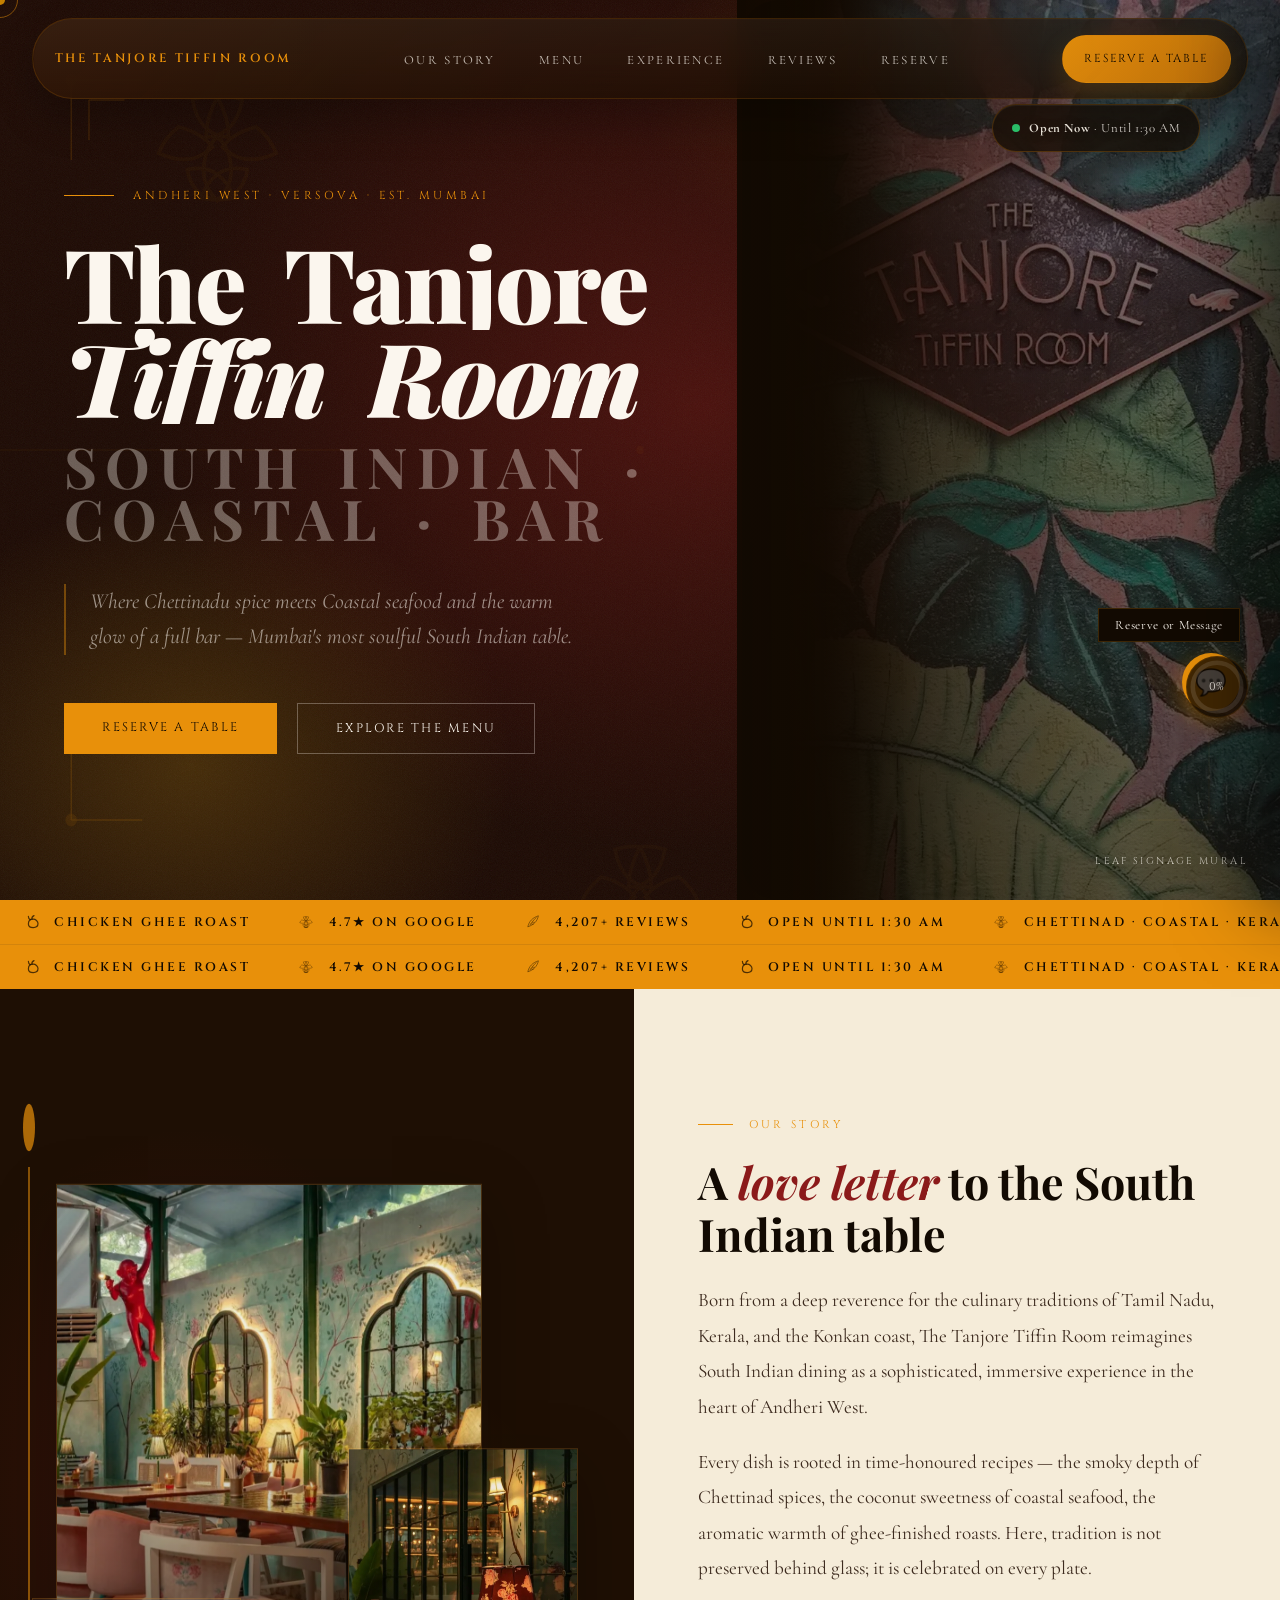
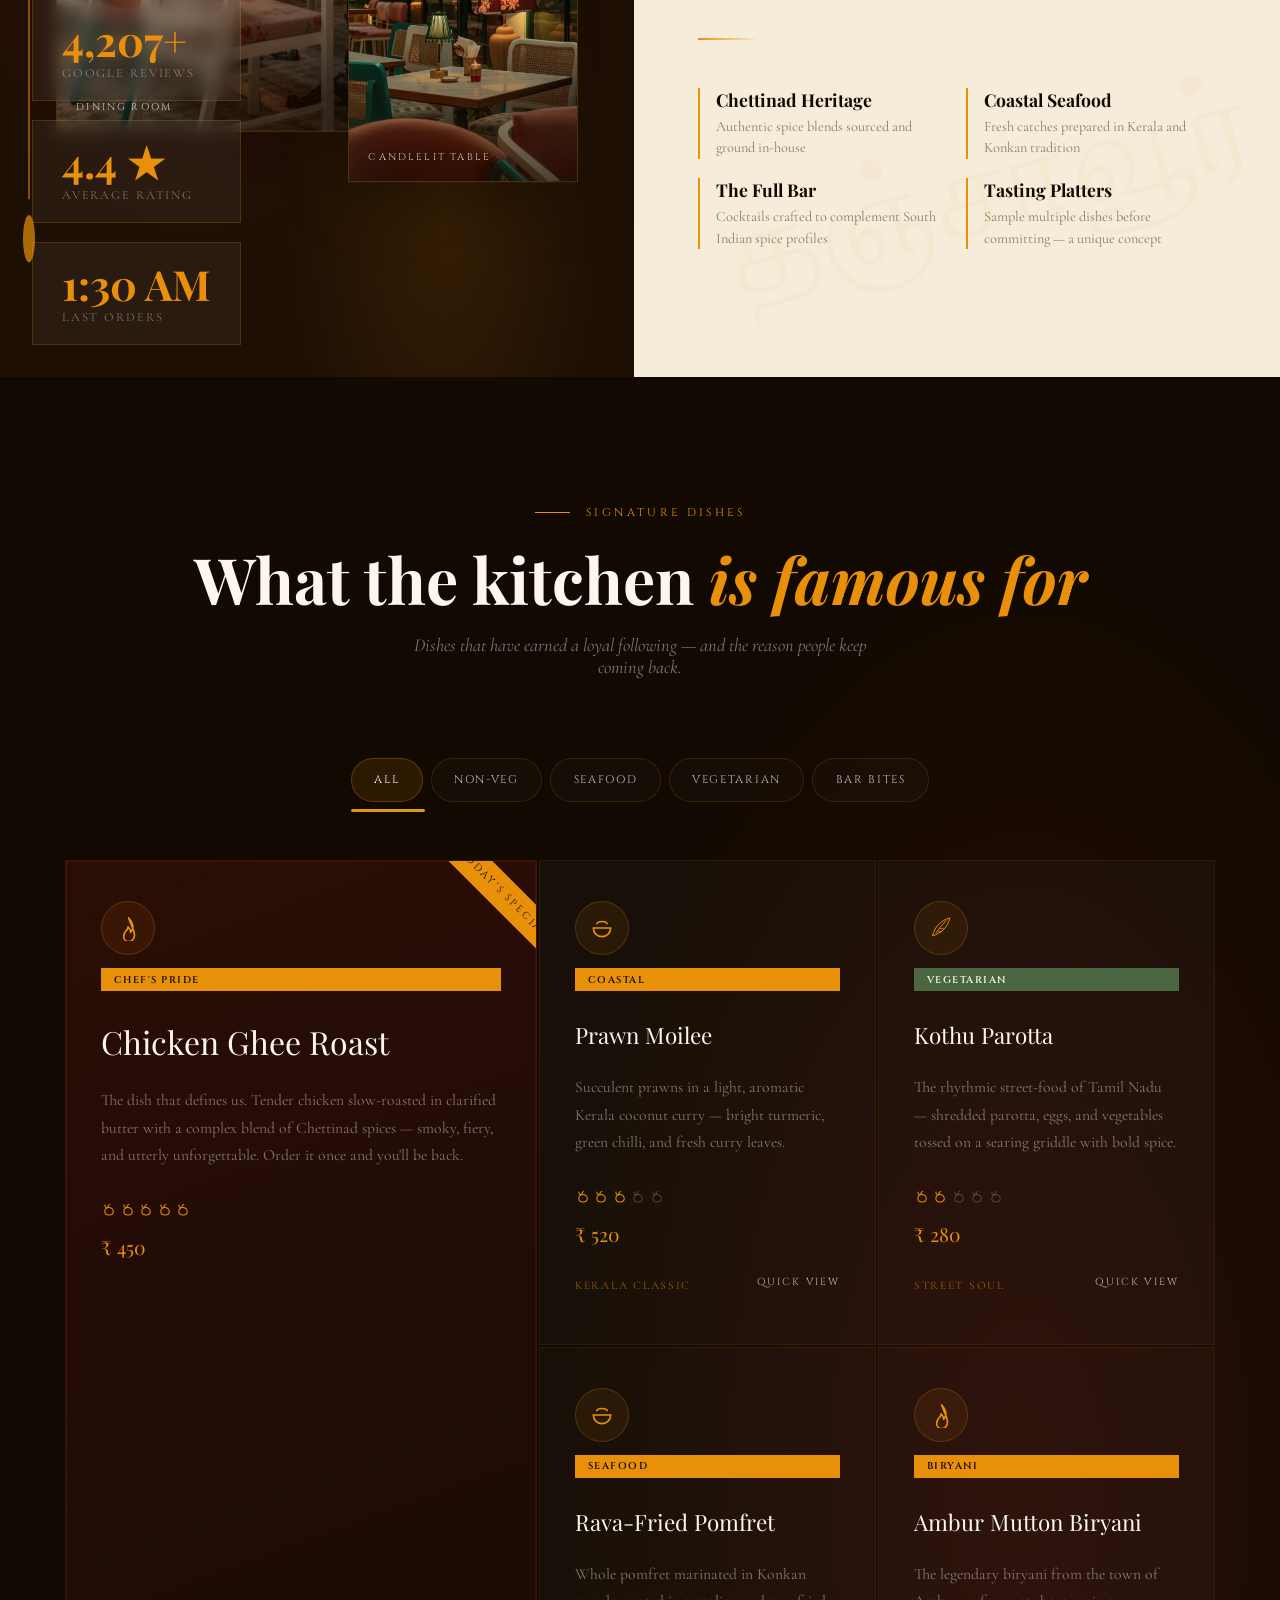
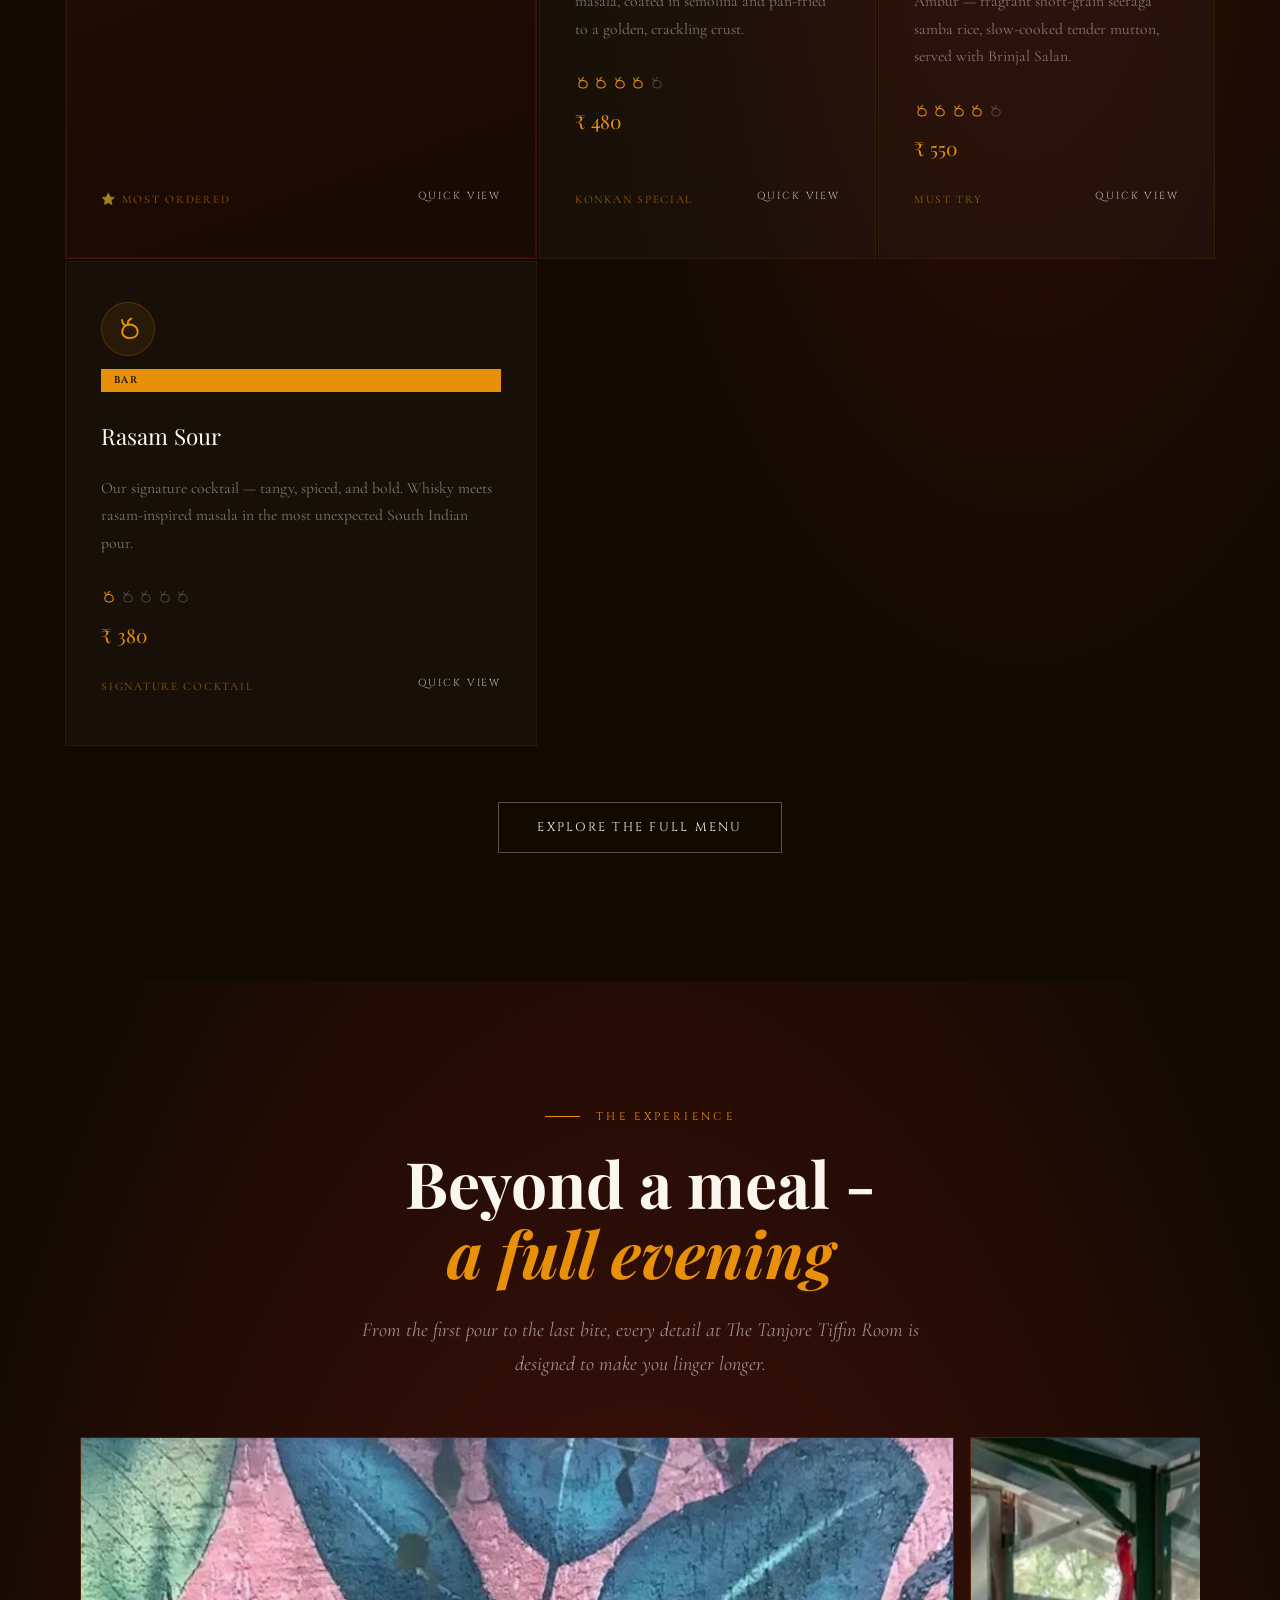
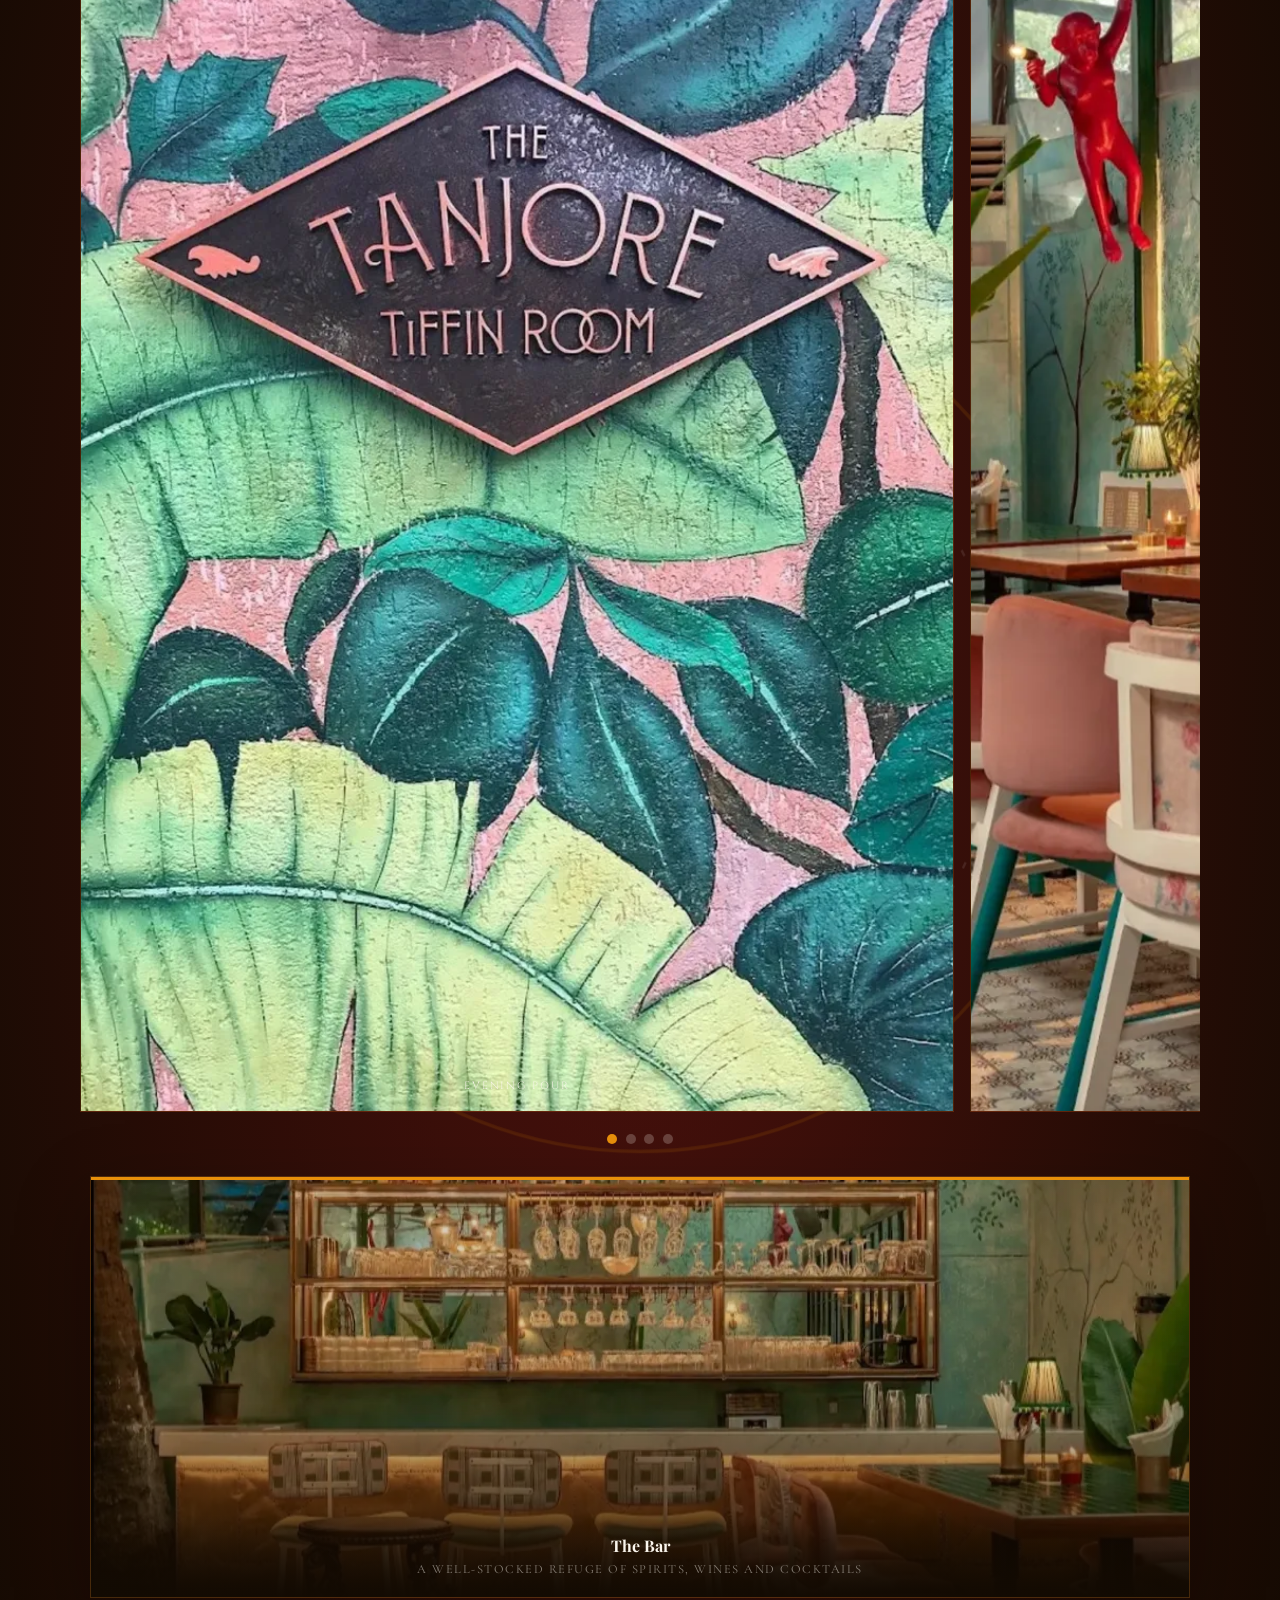
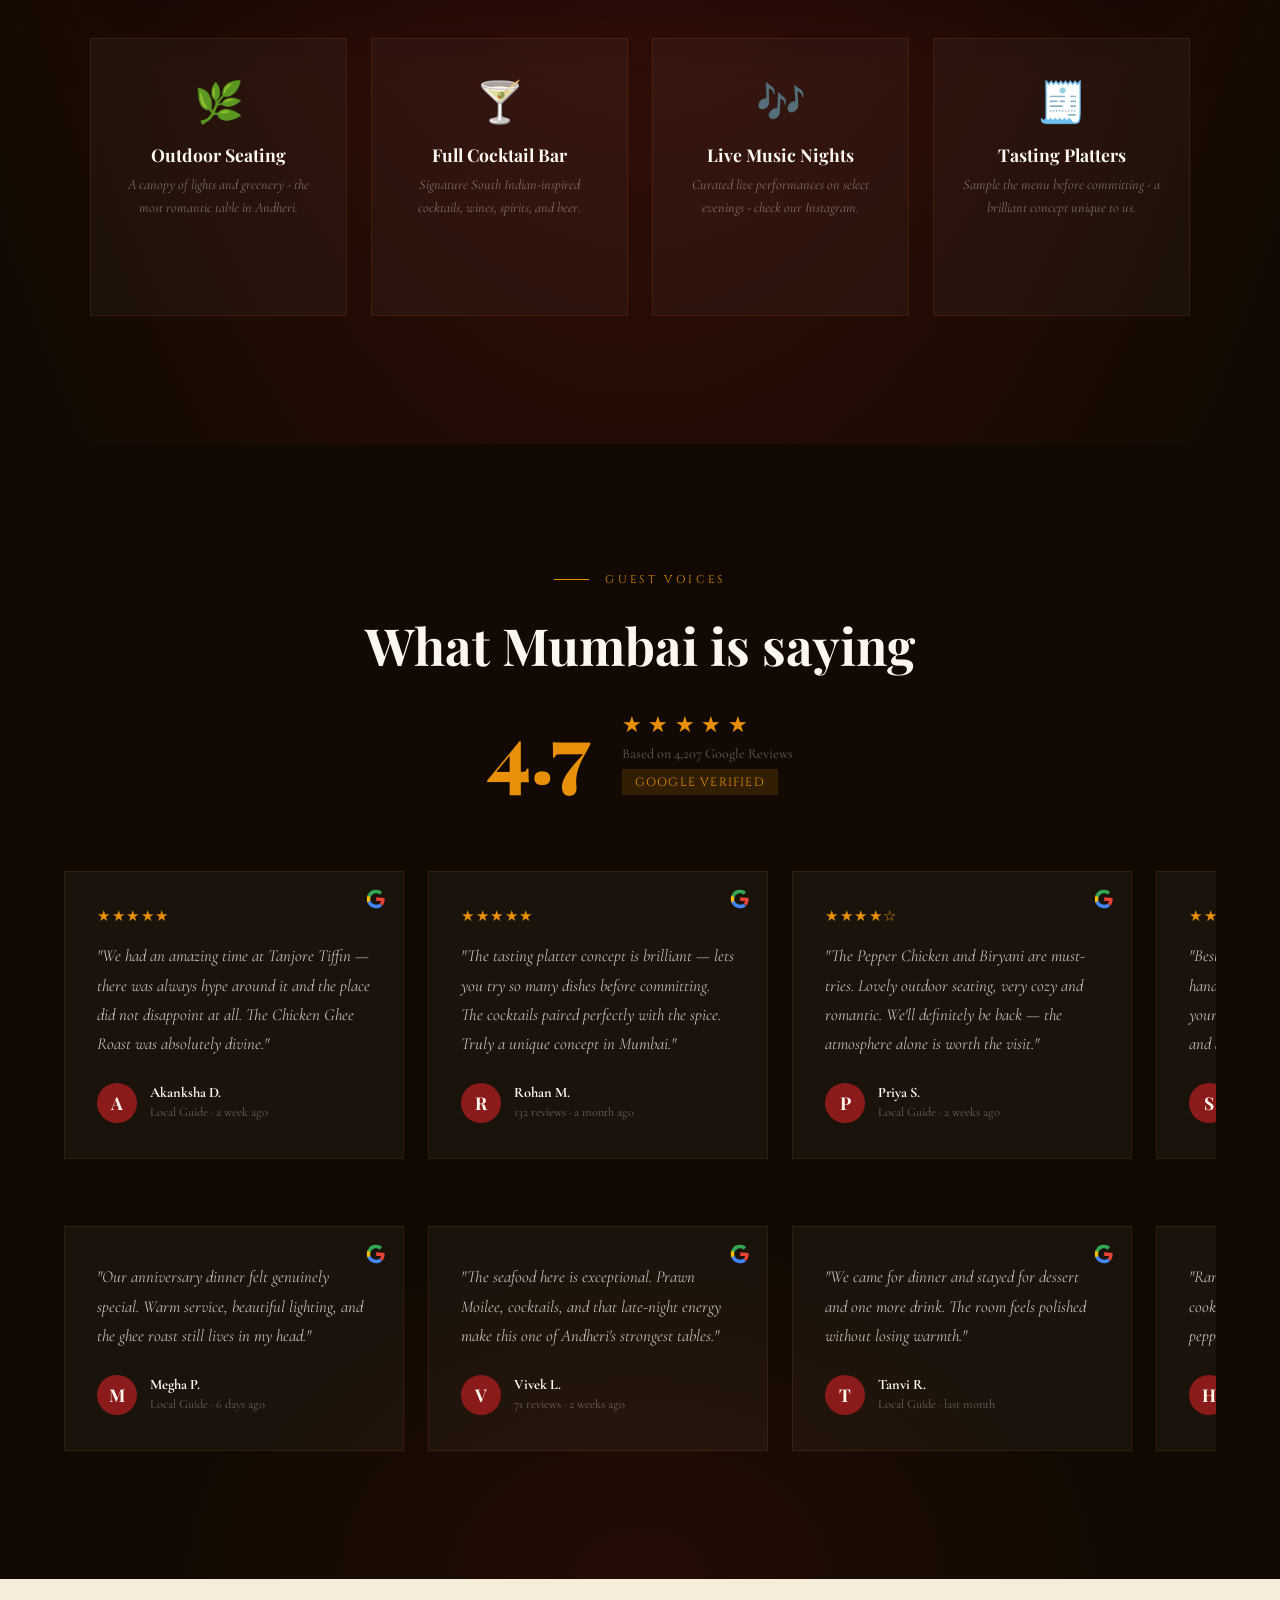
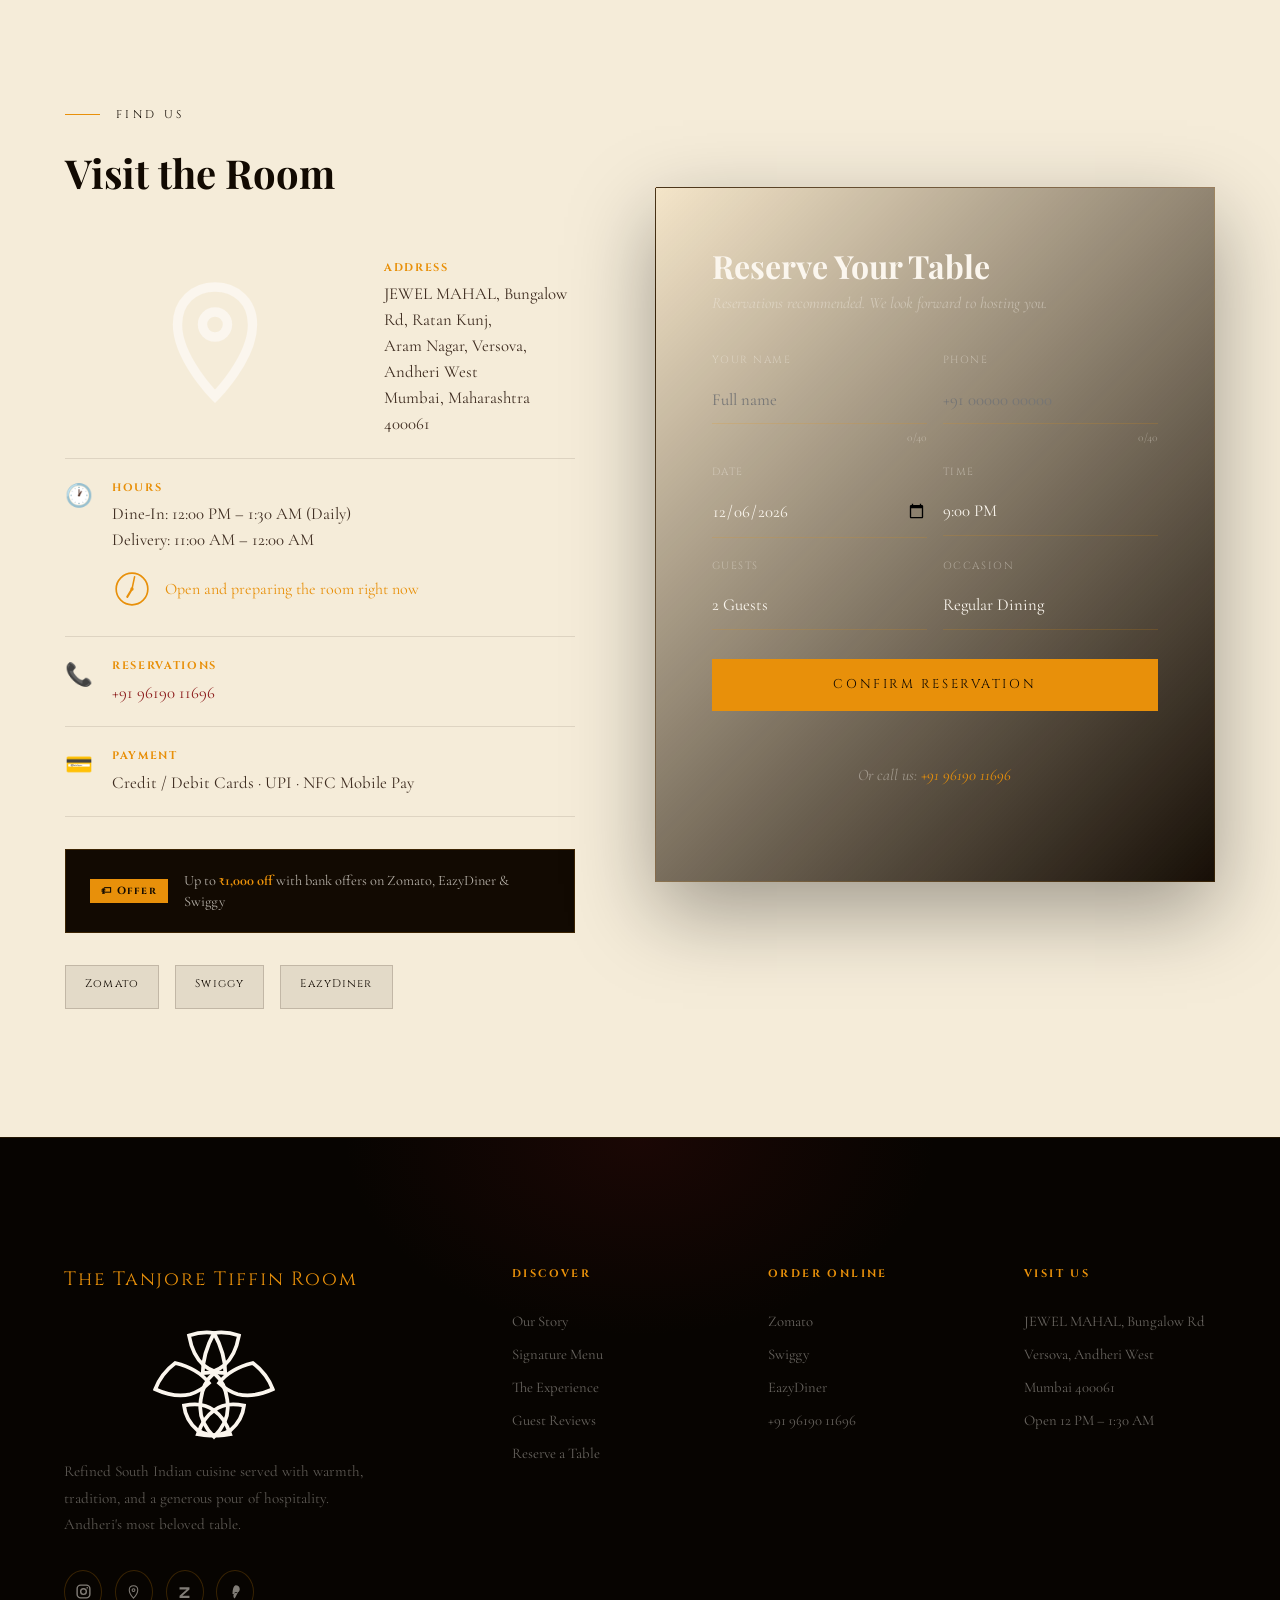
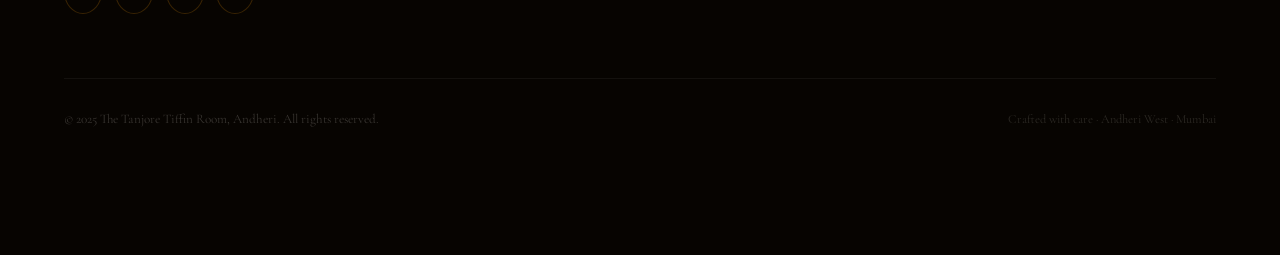
==== index.html @ c4cdc269 "deployed" ====
<!DOCTYPE html>
<html lang="en">
<head>
<meta charset="UTF-8">
<meta name="viewport" content="width=device-width, initial-scale=1.0">
<title>The Tanjore Tiffin Room — Andheri, Mumbai</title>
<link href="https://fonts.googleapis.com/css2?family=Playfair+Display:ital,wght@0,400;0,700;0,900;1,400;1,700&family=Cormorant+Garamond:ital,wght@0,300;0,400;0,600;1,300;1,400;1,600&family=Cinzel:wght@400;600;700&display=swap" rel="stylesheet">
<style>
:root {
  --saffron: #E8900A;
  --deep-red: #8B1A1A;
  --turmeric: #D4A017;
  --gold: #C9960C;
  --cream: #FBF6EE;
  --cream2: #F5ECD9;
  --dark: #120A02;
  --dark2: #1E0F04;
  --bark: #3D2B1F;
  --leaf: #4A6741;
  --muted: #8C7B6B;
  --amber: #FF8C00;
}

*, *::before, *::after { margin:0; padding:0; box-sizing:border-box; }
html { scroll-behavior: smooth; }
body {
  background: var(--dark);
  color: var(--cream);
  font-family: 'Cormorant Garamond', serif;
  overflow-x: hidden;
  cursor: none;
}

/* ── CUSTOM CURSOR ── */
.cursor {
  position: fixed; width: 10px; height: 10px;
  background: var(--saffron); border-radius: 50%;
  pointer-events: none; z-index: 9999;
  transform: translate(-50%,-50%);
  transition: transform 0.1s ease;
  mix-blend-mode: difference;
}
.cursor-ring {
  position: fixed; width: 36px; height: 36px;
  border: 1px solid rgba(232,144,10,0.5);
  border-radius: 50%; pointer-events: none; z-index: 9998;
  transform: translate(-50%,-50%);
  transition: transform 0.15s ease, width 0.3s, height 0.3s, border-color 0.3s;
}
.cursor-ring.hover {
  width: 56px; height: 56px;
  border-color: var(--saffron);
}

/* ── LOADING SCREEN ── */
.loader {
  position: fixed; inset: 0; z-index: 9000;
  background: var(--dark);
  display: flex; align-items: center; justify-content: center;
  flex-direction: column; gap: 2rem;
  transition: opacity 0.8s ease, visibility 0.8s ease;
}
.loader.hidden { opacity: 0; visibility: hidden; }
.loader-text {
  font-family: 'Playfair Display', serif;
  font-size: 1.8rem; color: var(--cream);
  letter-spacing: 0.2em; font-style: italic;
  animation: pulse 1.5s ease infinite;
}
.loader-line {
  width: 0; height: 1px; background: var(--saffron);
  animation: loadLine 2s ease forwards;
}
@keyframes loadLine { to { width: 200px; } }
@keyframes pulse { 0%,100%{opacity:0.4} 50%{opacity:1} }

/* ── NAV ── */
nav {
  position: fixed; top: 0; width: 100%; z-index: 100;
  display: flex; align-items: center; justify-content: space-between;
  padding: 1.25rem 4rem;
  transition: background 0.5s, padding 0.4s, backdrop-filter 0.5s;
}
nav.scrolled {
  background: rgba(18,10,2,0.97);
  backdrop-filter: blur(12px);
  padding: 0.9rem 4rem;
  border-bottom: 1px solid rgba(232,144,10,0.2);
}
.nav-logo {
  font-family: 'Cinzel', serif;
  font-size: 1.05rem; font-weight: 600;
  color: var(--saffron); letter-spacing: 0.18em;
  text-transform: uppercase;
}
.nav-links { display: flex; gap: 2.5rem; list-style: none; }
.nav-links a {
  color: rgba(251,246,238,0.65);
  text-decoration: none; font-size: 0.8rem;
  letter-spacing: 0.18em; text-transform: uppercase;
  position: relative; padding-bottom: 3px;
  transition: color 0.3s;
}
.nav-links a::after {
  content: ''; position: absolute;
  bottom: 0; left: 0; width: 0; height: 1px;
  background: var(--saffron); transition: width 0.35s ease;
}
.nav-links a:hover { color: var(--cream); }
.nav-links a:hover::after { width: 100%; }
.nav-cta {
  background: transparent;
  border: 1px solid var(--saffron);
  color: var(--saffron);
  padding: 0.55rem 1.6rem;
  font-family: 'Cinzel', serif;
  font-size: 0.72rem; letter-spacing: 0.15em;
  text-transform: uppercase; cursor: pointer;
  transition: all 0.35s;
  position: relative; overflow: hidden;
}
.nav-cta::before {
  content: ''; position: absolute;
  inset: 0; background: var(--saffron);
  transform: scaleX(0); transform-origin: left;
  transition: transform 0.35s ease; z-index: -1;
}
.nav-cta:hover { color: var(--dark); }
.nav-cta:hover::before { transform: scaleX(1); }

/* ── HERO ── */
.hero {
  min-height: 100vh; position: relative;
  display: flex; align-items: flex-end;
  overflow: hidden;
}
.hero-video-bg {
  position: absolute; inset: 0;
  background: 
    radial-gradient(ellipse 80% 90% at 55% 45%, rgba(139,26,26,0.4) 0%, transparent 55%),
    radial-gradient(ellipse 50% 60% at 15% 85%, rgba(212,160,23,0.22) 0%, transparent 50%),
    radial-gradient(ellipse 60% 50% at 80% 10%, rgba(232,144,10,0.15) 0%, transparent 50%);
}
/* Animated grain overlay */
.hero-grain {
  position: absolute; inset: 0; z-index: 1; opacity: 0.06;
  background-image: url("data:image/svg+xml,%3Csvg viewBox='0 0 256 256' xmlns='http://www.w3.org/2000/svg'%3E%3Cfilter id='noise'%3E%3CfeTurbulence type='fractalNoise' baseFrequency='0.9' numOctaves='4' stitchTiles='stitch'/%3E%3C/filter%3E%3Crect width='100%25' height='100%25' filter='url(%23noise)'/%3E%3C/svg%3E");
  background-size: 200px 200px;
  animation: grainMove 0.5s steps(2) infinite;
}
@keyframes grainMove {
  0%{background-position:0 0}
  25%{background-position:-20px 10px}
  50%{background-position:15px -15px}
  75%{background-position:-10px 20px}
}
/* Animated spice particle */
.spice-particle {
  position: absolute; border-radius: 50%;
  background: var(--saffron); opacity: 0;
  animation: float-up var(--dur, 8s) var(--delay, 0s) ease-in infinite;
  pointer-events: none;
}
@keyframes float-up {
  0% { opacity: 0; transform: translateY(0) scale(0); }
  10% { opacity: 0.6; transform: translateY(-10px) scale(1); }
  90% { opacity: 0; transform: translateY(-180px) scale(0.5); }
  100% { opacity: 0; transform: translateY(-200px) scale(0); }
}

/* Ornate SVG border frame */
.hero-frame {
  position: absolute; inset: 0; z-index: 1;
  pointer-events: none;
}
.hero-frame svg { width: 100%; height: 100%; }

.hero-shell {
  position: relative;
  z-index: 3;
  width: 100%;
  padding: 7rem 5rem 6rem;
  min-height: 100vh;
  display: flex;
  align-items: center;
}

.hero-content {
  position: relative;
  z-index: 3;
  padding: 0;
  max-width: min(52vw, 760px);
}
.hero-media {
  position: absolute;
  top: 0;
  right: 0;
  bottom: 0;
  width: min(42vw, 640px);
  z-index: 1;
  pointer-events: none;
}
.hero-photo-card {
  position: relative;
  overflow: hidden;
  height: 100%;
  background: none;
  border: none;
  box-shadow: none;
  backdrop-filter: none;
}
.hero-photo-card::before {
  content: none;
}
.hero-photo-card::after {
  content: '';
  position: absolute;
  inset: 0;
  background:
    linear-gradient(to right, rgba(18,10,2,0.98) 0%, rgba(18,10,2,0.82) 18%, rgba(18,10,2,0.18) 54%, rgba(18,10,2,0.3) 100%),
    linear-gradient(to top, rgba(18,10,2,0.75) 0%, rgba(18,10,2,0.06) 38%);
  pointer-events: none;
}
.hero-photo-card img {
  width: 100%;
  height: 100%;
  object-fit: cover;
  object-position: center;
  opacity: 0.58;
  display: block;
  mask-image: linear-gradient(to right, transparent 0%, rgba(0,0,0,0.7) 22%, black 62%);
  -webkit-mask-image: linear-gradient(to right, transparent 0%, rgba(0,0,0,0.7) 22%, black 62%);
}
.hero-photo-card figcaption {
  position: absolute;
  right: 2rem;
  bottom: 2rem;
  max-width: 240px;
  font-family: 'Cinzel', serif;
  font-size: 0.62rem;
  letter-spacing: 0.24em;
  text-transform: uppercase;
  text-align: right;
  color: rgba(251,246,238,0.72);
  z-index: 1;
}
.hero-eyebrow {
  display: flex; align-items: center; gap: 1.2rem;
  margin-bottom: 2rem;
  animation: slideIn 1s 0.3s both;
}
.hero-eyebrow-line { width: 50px; height: 1px; background: var(--saffron); }
.hero-eyebrow span {
  font-family: 'Cinzel', serif;
  font-size: 0.72rem; letter-spacing: 0.3em;
  text-transform: uppercase; color: var(--saffron);
}
@keyframes slideIn {
  from { opacity:0; transform: translateX(-30px); }
  to { opacity:1; transform: translateX(0); }
}
.hero h1 {
  font-family: 'Playfair Display', serif;
  font-size: clamp(3.8rem, 8vw, 8rem);
  line-height: 0.92; font-weight: 900;
  color: var(--cream);
  animation: heroTitle 1.2s 0.5s both;
  letter-spacing: -0.02em;
}
.hero h1 .line2 {
  display: block;
  color: var(--saffron); font-style: italic;
  font-weight: 400;
  margin-left: 3rem;
}
.hero h1 .line3 {
  display: block;
  font-size: 0.55em;
  letter-spacing: 0.15em; font-weight: 700;
  font-style: normal; color: rgba(251,246,238,0.35);
  margin-top: 0.3em;
  text-transform: uppercase;
}
@keyframes heroTitle {
  from { opacity:0; transform: translateY(50px); clip-path: inset(0 0 100% 0); }
  to { opacity:1; transform: translateY(0); clip-path: inset(0 0 0% 0); }
}
.hero-tagline {
  font-size: 1.35rem; font-style: italic;
  color: rgba(251,246,238,0.55); line-height: 1.65;
  margin: 2.5rem 0 3rem;
  max-width: 520px;
  animation: fadeUp 1s 0.9s both;
  border-left: 2px solid rgba(232,144,10,0.4);
  padding-left: 1.5rem;
}
.hero-ctas {
  display: flex; gap: 1.2rem; flex-wrap: wrap;
  animation: fadeUp 1s 1.1s both;
}
.btn-primary {
  background: var(--saffron);
  color: var(--dark); padding: 1rem 2.4rem;
  font-family: 'Cinzel', serif;
  font-size: 0.78rem; letter-spacing: 0.18em;
  text-transform: uppercase; border: none; cursor: pointer;
  transition: all 0.35s; text-decoration: none; display: inline-block;
  position: relative; overflow: hidden;
}
.btn-primary::after {
  content: ''; position: absolute; inset: 0;
  background: rgba(255,255,255,0.15);
  transform: scaleX(0); transform-origin: left;
  transition: transform 0.35s;
}
.btn-primary:hover::after { transform: scaleX(1); }
.btn-primary:hover { transform: translateY(-3px); box-shadow: 0 15px 40px rgba(232,144,10,0.3); }
.btn-outline {
  background: transparent; color: var(--cream);
  padding: 1rem 2.4rem; font-family: 'Cinzel', serif;
  font-size: 0.78rem; letter-spacing: 0.18em;
  text-transform: uppercase;
  border: 1px solid rgba(251,246,238,0.3);
  cursor: pointer; transition: all 0.35s;
  text-decoration: none; display: inline-block;
}
.btn-outline:hover {
  border-color: var(--saffron); color: var(--saffron);
  transform: translateY(-3px);
}
.hero-scroll {
  position: absolute; bottom: 3rem; right: 5rem; z-index: 3;
  display: flex; flex-direction: column; align-items: center; gap: 0.8rem;
  animation: fadeUp 1s 1.5s both;
}
.hero-scroll span {
  font-size: 0.7rem; letter-spacing: 0.2em; text-transform: uppercase;
  color: rgba(251,246,238,0.35); writing-mode: vertical-rl;
}
.scroll-line {
  width: 1px; height: 70px; background: linear-gradient(to bottom, rgba(232,144,10,0.7), transparent);
  animation: scrollPulse 2s ease infinite;
}
@keyframes scrollPulse {
  0%,100%{transform:scaleY(1);opacity:1}
  50%{transform:scaleY(0.5);opacity:0.4}
}
/* Live badge pulse */
.hero-live {
  position: absolute; top: 6.5rem; right: 5rem; z-index: 3;
  display: flex; align-items: center; gap: 0.6rem;
  background: rgba(18,10,2,0.6);
  border: 1px solid rgba(232,144,10,0.25);
  padding: 0.6rem 1rem;
  backdrop-filter: blur(8px);
  animation: fadeUp 1s 1.3s both;
}
.live-dot {
  width: 8px; height: 8px; border-radius: 50%;
  background: #2ECC71;
  box-shadow: 0 0 0 0 rgba(46,204,113,0.4);
  animation: livePulse 2s ease infinite;
}
@keyframes livePulse {
  0%{box-shadow:0 0 0 0 rgba(46,204,113,0.4)}
  70%{box-shadow:0 0 0 10px rgba(46,204,113,0)}
  100%{box-shadow:0 0 0 0 rgba(46,204,113,0)}
}
.live-text { font-size: 0.8rem; color: var(--cream); letter-spacing: 0.05em; }
.live-text strong { color: #2ECC71; }

/* ── MARQUEE STRIP ── */
.marquee-strip {
  background: var(--saffron);
  overflow: hidden; padding: 0.9rem 0;
  position: relative; z-index: 2;
}
.marquee-inner {
  display: flex; gap: 0;
  white-space: nowrap;
  animation: marqueeScroll 25s linear infinite;
}
.marquee-item {
  display: inline-flex; align-items: center; gap: 1.5rem;
  padding: 0 2rem;
  font-family: 'Cinzel', serif;
  font-size: 0.78rem; letter-spacing: 0.2em;
  text-transform: uppercase; color: var(--dark);
  font-weight: 600;
}
.marquee-dot { width: 5px; height: 5px; border-radius: 50%; background: var(--bark); }
@keyframes marqueeScroll {
  from { transform: translateX(0); }
  to { transform: translateX(-50%); }
}

/* ── ABOUT / STORY ── */
.story {
  display: grid; grid-template-columns: 1fr 1.1fr;
  min-height: 90vh;
}
.story-visual {
  position: relative; overflow: hidden;
  background: var(--dark2);
  padding: 5rem 3.5rem;
  display: flex;
  align-items: center;
  justify-content: center;
}
.story-visual-bg {
  position: absolute; inset: 0;
  background:
    radial-gradient(ellipse 70% 60% at 30% 50%, rgba(139,26,26,0.25) 0%, transparent 60%),
    radial-gradient(ellipse 50% 80% at 70% 80%, rgba(232,144,10,0.12) 0%, transparent 50%);
}
.story-gallery {
  position: relative;
  z-index: 1;
  width: min(100%, 590px);
  min-height: 620px;
}
.story-photo {
  position: relative;
  overflow: hidden;
  min-height: 250px;
  background: rgba(251,246,238,0.05);
  border: 1px solid rgba(232,144,10,0.16);
  box-shadow: 0 20px 60px rgba(0,0,0,0.25);
}
.story-photo-main {
  position: absolute;
  inset: 0 6rem 4.5rem 0;
  min-height: 0;
}
.story-photo-alt {
  position: absolute;
  right: 0;
  bottom: 0;
  width: min(44%, 240px);
  min-height: 320px;
  transform: none;
}
.story-photo img {
  width: 100%;
  height: 100%;
  object-fit: cover;
  display: block;
}
.story-photo::after {
  content: '';
  position: absolute;
  inset: 0;
  background: linear-gradient(to top, rgba(18,10,2,0.72), rgba(18,10,2,0.06) 55%);
}
.story-photo figcaption {
  position: absolute;
  left: 1.2rem;
  right: 1.2rem;
  bottom: 1.1rem;
  z-index: 1;
  font-family: 'Cinzel', serif;
  font-size: 0.62rem;
  letter-spacing: 0.22em;
  text-transform: uppercase;
  color: rgba(251,246,238,0.78);
}
/* Animated kolam / rangoli pattern */
.kolam-canvas {
  position: absolute; inset: 0;
  display: flex; align-items: center; justify-content: center;
}
.kolam-canvas svg { width: 500px; height: 500px; opacity: 0.12; }
.story-stat-cards {
  position: absolute; bottom: 2rem; left: 2rem;
  display: flex; flex-direction: column; gap: 1.2rem;
  z-index: 2;
}
.story-stat {
  background: rgba(251,246,238,0.05);
  border: 1px solid rgba(232,144,10,0.2);
  padding: 1.2rem 1.8rem;
  backdrop-filter: blur(8px);
  min-width: 200px;
}
.story-stat strong {
  display: block; font-family: 'Playfair Display', serif;
  font-size: 2.6rem; color: var(--saffron); line-height: 1;
}
.story-stat span {
  font-size: 0.78rem; letter-spacing: 0.15em;
  text-transform: uppercase; color: rgba(251,246,238,0.4);
  margin-top: 0.3rem; display: block;
}

.story-text {
  background: var(--cream2);
  padding: 7rem 5rem;
  display: flex; flex-direction: column; justify-content: center;
  color: var(--dark);
}
.section-eyebrow {
  font-family: 'Cinzel', serif;
  font-size: 0.7rem; letter-spacing: 0.3em;
  text-transform: uppercase; color: var(--saffron);
  margin-bottom: 1.5rem;
  display: flex; align-items: center; gap: 1rem;
}
.section-eyebrow::before {
  content: ''; width: 35px; height: 1px; background: var(--saffron);
}
.story-text h2 {
  font-family: 'Playfair Display', serif;
  font-size: clamp(2.2rem, 3.5vw, 3.2rem);
  line-height: 1.15; color: var(--dark);
  margin-bottom: 1.5rem;
}
.story-text h2 em { color: var(--deep-red); font-style: italic; }
.story-text p {
  font-size: 1.2rem; line-height: 1.85;
  color: var(--bark); margin-bottom: 1.2rem;
}
.story-divider {
  width: 60px; height: 2px;
  background: linear-gradient(to right, var(--saffron), transparent);
  margin: 2rem 0;
}
.story-pillars {
  display: grid; grid-template-columns: 1fr 1fr; gap: 1.2rem;
  margin-top: 1rem;
}
.pillar {
  border-left: 2px solid var(--saffron);
  padding-left: 1rem;
}
.pillar strong {
  display: block; font-family: 'Playfair Display', serif;
  font-size: 1.1rem; color: var(--dark); margin-bottom: 0.3rem;
}
.pillar span { font-size: 0.9rem; color: var(--muted); line-height: 1.5; }

/* ── SIGNATURE DISHES ── */
.dishes {
  background: var(--dark);
  padding: 8rem 5rem;
  position: relative; overflow: hidden;
}
.dishes-bg {
  position: absolute; inset: 0;
  background: radial-gradient(ellipse 60% 70% at 80% 50%, rgba(139,26,26,0.2) 0%, transparent 60%);
}
.dishes-header {
  text-align: center; margin-bottom: 5rem; position: relative; z-index: 1;
}
.dishes-header h2 {
  font-family: 'Playfair Display', serif;
  font-size: clamp(2.8rem, 5vw, 4.5rem);
  color: var(--cream); line-height: 1.1;
}
.dishes-header h2 em { color: var(--saffron); font-style: italic; }
.dishes-header p {
  color: rgba(251,246,238,0.45);
  font-size: 1.15rem; max-width: 480px; margin: 1.2rem auto 0;
  font-style: italic;
}
/* Tab filter */
.dish-tabs {
  display: flex; justify-content: center; gap: 0.5rem;
  margin-bottom: 3rem; flex-wrap: wrap;
}
.dish-tab {
  background: transparent;
  border: 1px solid rgba(232,144,10,0.2);
  color: rgba(251,246,238,0.5); padding: 0.5rem 1.4rem;
  font-family: 'Cinzel', serif;
  font-size: 0.7rem; letter-spacing: 0.15em;
  text-transform: uppercase; cursor: pointer; transition: all 0.3s;
}
.dish-tab.active, .dish-tab:hover {
  background: var(--saffron); color: var(--dark);
  border-color: var(--saffron);
}
.dishes-grid {
  display: grid;
  grid-template-columns: 1.4fr 1fr 1fr;
  grid-template-rows: auto auto;
  gap: 1.5px;
  max-width: 1150px; margin: 0 auto;
  position: relative; z-index: 1;
}
.dish-card {
  background: rgba(255,255,255,0.025);
  border: 1px solid rgba(232,144,10,0.08);
  padding: 2.5rem 2.2rem;
  transition: all 0.45s cubic-bezier(0.23,1,0.32,1);
  cursor: pointer; position: relative; overflow: hidden;
}
.dish-card::before {
  content: ''; position: absolute; inset: 0;
  background: linear-gradient(135deg, rgba(139,26,26,0.08), rgba(232,144,10,0.05));
  opacity: 0; transition: opacity 0.45s;
}
.dish-card:hover::before { opacity: 1; }
.dish-card:hover {
  border-color: rgba(232,144,10,0.35);
  transform: translateY(-4px);
  box-shadow: 0 20px 60px rgba(0,0,0,0.4);
}
.dish-card.hero-dish {
  grid-row: span 2;
  background: linear-gradient(160deg, rgba(139,26,26,0.2), rgba(80,10,10,0.1));
  border-color: rgba(139,26,26,0.3);
}
.dish-card.hero-dish:hover { transform: translateY(-6px); }
.dish-emoji { font-size: 2.8rem; margin-bottom: 1.5rem; display: block; }
.dish-card.hero-dish .dish-emoji { font-size: 4rem; }
.dish-badge {
  display: inline-block;
  background: var(--saffron); color: var(--dark);
  font-family: 'Cinzel', serif;
  font-size: 0.62rem; font-weight: 600; letter-spacing: 0.15em;
  text-transform: uppercase; padding: 0.3rem 0.8rem;
  margin-bottom: 1rem;
}
.dish-badge.veg { background: var(--leaf); color: var(--cream); }
.dish-name {
  font-family: 'Playfair Display', serif;
  font-size: 1.4rem; color: var(--cream);
  margin-bottom: 0.7rem;
}
.dish-card.hero-dish .dish-name { font-size: 2rem; }
.dish-desc {
  font-size: 0.98rem; color: rgba(251,246,238,0.45);
  line-height: 1.75; margin-bottom: 1.2rem;
}
.dish-price {
  font-family: 'Playfair Display', serif;
  font-size: 1.2rem; color: var(--saffron);
}
.dish-tag {
  font-size: 0.72rem; letter-spacing: 0.15em;
  text-transform: uppercase; color: rgba(232,144,10,0.6);
  display: block; margin-top: 0.4rem;
}

/* ── EXPERIENCE PARALLAX ── */
.experience-parallax {
  position: relative; min-height: 80vh;
  overflow: hidden;
  display: flex; align-items: center;
}
.exp-bg {
  position: absolute; inset: -10%;
  background:
    radial-gradient(ellipse 80% 90% at 50% 50%, rgba(139,26,26,0.5) 0%, rgba(18,10,2,0.95) 65%);
}
/* Animated concentric rings */
.exp-rings {
  position: absolute; left: 50%; top: 50%; transform: translate(-50%,-50%);
  pointer-events: none;
}
.exp-ring {
  position: absolute; border-radius: 50%;
  border: 1px solid rgba(232,144,10,0.1);
  transform: translate(-50%,-50%);
  animation: ringExpand var(--dur) ease-in-out infinite;
}
@keyframes ringExpand {
  0%{opacity:0.6;transform:translate(-50%,-50%) scale(1)}
  100%{opacity:0;transform:translate(-50%,-50%) scale(2)}
}
.exp-content {
  position: relative; z-index: 2;
  text-align: center; padding: 6rem 5rem;
  width: 100%;
}
.exp-content h2 {
  font-family: 'Playfair Display', serif;
  font-size: clamp(2.5rem, 5vw, 5rem);
  line-height: 1.1; margin-bottom: 1.5rem;
}
.exp-content h2 em { color: var(--saffron); font-style: italic; }
.exp-content p {
  font-size: 1.25rem; color: rgba(251,246,238,0.55);
  max-width: 600px; margin: 0 auto 3.5rem;
  font-style: italic; line-height: 1.7;
}
.exp-photo-band {
  position: relative;
  width: min(100%, 1100px);
  margin: 0 auto 2.5rem;
  overflow: hidden;
  border: 1px solid rgba(232,144,10,0.18);
  box-shadow: 0 24px 70px rgba(0,0,0,0.28);
  background: rgba(251,246,238,0.03);
}
.exp-photo-band::before {
  content: '';
  position: absolute;
  top: 0;
  left: 0;
  right: 0;
  height: 3px;
  background: var(--saffron);
  z-index: 1;
}
.exp-photo-band::after {
  content: '';
  position: absolute;
  inset: 0;
  background: linear-gradient(to top, rgba(18,10,2,0.92) 0%, rgba(18,10,2,0.1) 46%, rgba(18,10,2,0.18) 100%);
  pointer-events: none;
}
.exp-photo-band figcaption {
  position: absolute;
  left: 0;
  right: 0;
  bottom: 0;
  z-index: 1;
  padding: 1.25rem 1.5rem;
  background: linear-gradient(transparent, rgba(18,10,2,0.92));
}
.exp-photo-band figcaption strong {
  display: block;
  font-family: 'Playfair Display', serif;
  font-size: 1rem;
  color: var(--cream);
  margin-bottom: 0.3rem;
}
.exp-photo-band figcaption span {
  display: block;
  font-size: 0.78rem;
  letter-spacing: 0.12em;
  text-transform: uppercase;
  color: rgba(251,246,238,0.48);
}
.exp-photo-band img {
  width: 100%;
  height: clamp(260px, 34vw, 420px);
  object-fit: cover;
  object-position: center 40%;
  display: block;
}
.exp-features {
  display: grid;
  grid-template-columns: repeat(4, minmax(0, 1fr));
  gap: 1.5rem;
  max-width: 1100px;
  margin: 0 auto;
  align-items: stretch;
}
.exp-feat {
  padding: 2.5rem 1.5rem;
  text-align: center;
  background: rgba(251,246,238,0.03);
  border: 1px solid rgba(232,144,10,0.1);
  transition: all 0.4s;
}
.exp-feat:hover {
  background: rgba(232,144,10,0.07);
  border-color: rgba(232,144,10,0.3);
  transform: translateY(-5px);
}
.exp-feat-icon { font-size: 2.5rem; margin-bottom: 1rem; display: block; }
.exp-feat h4 {
  font-family: 'Playfair Display', serif;
  font-size: 1.1rem; color: var(--cream);
  margin-bottom: 0.5rem;
}
.exp-feat p { font-size: 0.88rem; color: rgba(251,246,238,0.4); line-height: 1.6; }

/* ── AMBIANCE MOSAIC ── */
.ambiance {
  background: var(--dark2);
  padding: 8rem 5rem;
}
.ambiance-header {
  text-align: center; margin-bottom: 4rem;
}
.ambiance-header h2 {
  font-family: 'Playfair Display', serif;
  font-size: clamp(2.5rem,4vw,3.8rem);
  color: var(--cream);
}
.ambiance-header h2 em { color: var(--saffron); font-style: italic; }
.mosaic {
  display: grid;
  grid-template-columns: 1.5fr 1fr 1fr;
  grid-template-rows: 260px 260px;
  gap: 3px; max-width: 1150px; margin: 0 auto;
}
.mosaic-item {
  position: relative; overflow: hidden;
  background: var(--bark);
}
.mosaic-item.span-row { grid-row: span 2; }
.mosaic-bg {
  position: absolute; inset: 0;
  transition: transform 0.6s ease;
  background-size: cover !important;
  background-position: center !important;
  background-repeat: no-repeat !important;
}
.mosaic-item:hover .mosaic-bg { transform: scale(1.08); }
.mosaic-overlay {
  position: absolute; inset: 0;
  background: linear-gradient(to top, rgba(18,10,2,0.92) 0%, rgba(18,10,2,0.3) 50%, rgba(18,10,2,0.1) 100%);
}
.mosaic-label {
  position: absolute; bottom: 1.5rem; left: 1.5rem; right: 1.5rem; z-index: 1;
}
.mosaic-label h4 {
  font-family: 'Playfair Display', serif;
  font-size: 1.2rem; color: var(--cream);
  margin-bottom: 0.3rem;
}
.mosaic-label p { font-size: 0.85rem; color: rgba(251,246,238,0.55); }

/* Mosaic item specific backgrounds */
.mosaic-item:nth-child(1) .mosaic-bg {
  background: linear-gradient(135deg, rgba(139,26,26,0.5), rgba(80,10,10,0.8)),
    radial-gradient(ellipse at 30% 70%, rgba(232,144,10,0.3), transparent 60%);
}
.mosaic-item:nth-child(2) .mosaic-bg {
  background: linear-gradient(160deg, rgba(61,43,31,0.9), rgba(26,14,5,0.8)),
    radial-gradient(ellipse at 70% 30%, rgba(212,160,23,0.25), transparent 50%);
}
.mosaic-item:nth-child(3) .mosaic-bg {
  background: linear-gradient(135deg, rgba(74,103,65,0.4), rgba(26,14,5,0.8));
}
.mosaic-item:nth-child(4) .mosaic-bg {
  background: linear-gradient(200deg, rgba(139,26,26,0.3), rgba(26,14,5,0.9)),
    radial-gradient(ellipse at 50% 50%, rgba(232,144,10,0.2), transparent 60%);
}
.mosaic-item:nth-child(5) .mosaic-bg {
  background: linear-gradient(160deg, rgba(61,43,31,0.7), rgba(26,14,5,0.9));
}

/* Visual motifs on mosaic */
.mosaic-motif {
  position: absolute; inset: 0;
  display: flex; align-items: center; justify-content: center;
  font-size: 6rem; opacity: 0.08;
  filter: blur(1px);
}
.mosaic-item.span-row .mosaic-motif { font-size: 10rem; }

/* ── REVIEWS ── */
.reviews {
  background: var(--dark);
  padding: 8rem 5rem;
  position: relative; overflow: hidden;
}
.reviews-bg {
  position: absolute; inset: 0;
  background: radial-gradient(ellipse 60% 50% at 50% 100%, rgba(139,26,26,0.15), transparent 60%);
}
.reviews-header {
  text-align: center; margin-bottom: 2rem; position: relative; z-index: 1;
}
.reviews-header h2 {
  font-family: 'Playfair Display', serif;
  font-size: clamp(2.2rem, 4vw, 3.5rem);
  color: var(--cream); margin-bottom: 0.5rem;
}
.rating-display {
  display: flex; align-items: center; justify-content: center;
  gap: 2rem; margin: 2rem 0;
}
.rating-num {
  font-family: 'Playfair Display', serif;
  font-size: 5rem; line-height: 1;
  color: var(--saffron); font-weight: 900;
}
.rating-details { text-align: left; }
.stars-row { color: var(--saffron); font-size: 1.4rem; letter-spacing: 0.15rem; }
.rating-count { color: rgba(251,246,238,0.35); font-size: 0.88rem; margin-top: 0.4rem; }
/* Scrollable review strip */
.reviews-track-wrap {
  overflow: hidden; position: relative; z-index: 1;
  margin-top: 3rem;
}
.reviews-track {
  display: flex; gap: 1.5rem;
  animation: reviewScroll 40s linear infinite;
  width: max-content;
}
.reviews-track:hover { animation-play-state: paused; }
@keyframes reviewScroll {
  from { transform: translateX(0); }
  to { transform: translateX(-50%); }
}
.review-card {
  background: rgba(255,255,255,0.035);
  border: 1px solid rgba(232,144,10,0.1);
  padding: 2.2rem 2rem; min-width: 340px; max-width: 340px;
  transition: border-color 0.3s;
  flex-shrink: 0;
}
.review-card:hover { border-color: rgba(232,144,10,0.35); }
.review-stars { color: var(--saffron); font-size: 0.95rem; margin-bottom: 1rem; letter-spacing: 0.1rem; }
.review-text {
  font-size: 1.05rem; font-style: italic;
  color: rgba(251,246,238,0.75); line-height: 1.75; margin-bottom: 1.5rem;
}
.review-author { display: flex; align-items: center; gap: 0.8rem; }
.author-avatar {
  width: 40px; height: 40px; border-radius: 50%;
  background: var(--deep-red);
  display: flex; align-items: center; justify-content: center;
  font-family: 'Playfair Display', serif;
  font-size: 1.1rem; font-weight: 700; color: var(--cream);
  flex-shrink: 0;
}
.author-info strong { display: block; color: var(--cream); font-size: 0.9rem; }
.author-info span { color: rgba(251,246,238,0.35); font-size: 0.78rem; }

/* ── RESERVATION + INFO ── */
.reserve-section {
  background: var(--cream2);
  padding: 8rem 5rem;
}
.reserve-inner {
  display: grid; grid-template-columns: 1fr 1.1fr;
  gap: 5rem; max-width: 1150px; margin: 0 auto;
  align-items: start;
}
.info-col h2 {
  font-family: 'Playfair Display', serif;
  font-size: 2.5rem; color: var(--dark);
  margin-bottom: 2.5rem;
}
.info-item {
  display: flex; gap: 1.2rem;
  padding: 1.3rem 0; border-bottom: 1px solid rgba(61,43,31,0.12);
  align-items: flex-start;
}
.info-item:last-child { border-bottom: none; }
.info-icon { font-size: 1.4rem; flex-shrink: 0; margin-top: 0.15rem; }
.info-content strong {
  display: block; font-family: 'Cinzel', serif;
  font-size: 0.68rem; letter-spacing: 0.15em;
  text-transform: uppercase; color: var(--saffron); margin-bottom: 0.4rem;
}
.info-content p { font-size: 1.05rem; color: var(--bark); line-height: 1.55; }
.info-content a { color: var(--deep-red); text-decoration: none; }
.info-content a:hover { text-decoration: underline; }

.offers-strip {
  background: var(--dark);
  border: 1px solid rgba(232,144,10,0.2);
  padding: 1.2rem 1.5rem;
  margin-top: 2rem;
  display: flex; align-items: center; gap: 1rem;
}
.offer-badge {
  background: var(--saffron); color: var(--dark);
  font-family: 'Cinzel', serif;
  font-size: 0.65rem; letter-spacing: 0.12em;
  font-weight: 700; padding: 0.3rem 0.7rem;
  flex-shrink: 0;
}
.offers-strip p { font-size: 0.9rem; color: rgba(251,246,238,0.7); line-height: 1.5; }

/* Reservation box */
.reservation-box {
  background: var(--dark);
  padding: 3.5rem;
  border: 1px solid rgba(232,144,10,0.15);
  box-shadow: 0 30px 80px rgba(0,0,0,0.35);
  position: sticky; top: 5rem;
}
.reservation-box h3 {
  font-family: 'Playfair Display', serif;
  font-size: 2rem; color: var(--cream); margin-bottom: 0.4rem;
}
.reservation-box > p {
  color: rgba(251,246,238,0.4); font-style: italic;
  margin-bottom: 2.5rem; font-size: 1rem;
}
.form-group { margin-bottom: 1.3rem; }
.form-group label {
  display: block; font-family: 'Cinzel', serif;
  font-size: 0.65rem; letter-spacing: 0.15em;
  text-transform: uppercase; color: rgba(251,246,238,0.4);
  margin-bottom: 0.5rem;
}
.form-group input, .form-group select {
  width: 100%; padding: 0.85rem 1rem;
  background: rgba(255,255,255,0.05);
  border: 1px solid rgba(232,144,10,0.18);
  color: var(--cream); font-family: 'Cormorant Garamond', serif;
  font-size: 1.05rem; outline: none; transition: border-color 0.3s;
  -webkit-appearance: none;
}
.form-group input:focus, .form-group select:focus {
  border-color: var(--saffron);
  background: rgba(232,144,10,0.05);
}
.form-group select option { background: var(--dark); color: var(--cream); }
.form-row { display: grid; grid-template-columns: 1fr 1fr; gap: 1rem; }
.reserve-btn {
  width: 100%; padding: 1.1rem;
  background: var(--saffron); color: var(--dark);
  font-family: 'Cinzel', serif;
  font-size: 0.8rem; letter-spacing: 0.2em;
  text-transform: uppercase; border: none; cursor: pointer;
  transition: all 0.35s; margin-top: 0.5rem;
}
.reserve-btn:hover {
  background: var(--turmeric);
  box-shadow: 0 10px 30px rgba(232,144,10,0.3);
  transform: translateY(-2px);
}
.reserve-note {
  text-align: center; margin-top: 1.2rem;
  font-size: 0.85rem; color: rgba(251,246,238,0.3);
}
.reserve-note a { color: var(--saffron); text-decoration: none; }

/* ── FOOTER ── */
footer {
  background: #070401;
  padding: 5rem 5rem 2rem;
  border-top: 1px solid rgba(232,144,10,0.12);
  position: relative; overflow: hidden;
}
.footer-glow {
  position: absolute; top: 0; left: 50%; transform: translateX(-50%);
  width: 600px; height: 200px;
  background: radial-gradient(ellipse at top, rgba(139,26,26,0.15), transparent 70%);
  pointer-events: none;
}
.footer-top {
  display: grid; grid-template-columns: 2fr 1fr 1fr 1fr;
  gap: 4rem; margin-bottom: 4rem; position: relative;
}
.footer-brand .logo {
  font-family: 'Cinzel', serif;
  font-size: 1.2rem; color: var(--saffron);
  letter-spacing: 0.1em; margin-bottom: 1rem;
}
.footer-brand p {
  color: rgba(251,246,238,0.35); font-size: 0.95rem;
  line-height: 1.75; max-width: 300px; margin-bottom: 2rem;
}
.social-links { display: flex; gap: 0.8rem; }
.social-link {
  width: 38px; height: 38px;
  border: 1px solid rgba(232,144,10,0.22);
  display: flex; align-items: center; justify-content: center;
  color: rgba(251,246,238,0.4); font-size: 0.85rem;
  text-decoration: none; transition: all 0.3s;
  font-family: 'Cinzel', serif;
}
.social-link:hover { border-color: var(--saffron); color: var(--saffron); }
.footer-col h4 {
  font-family: 'Cinzel', serif;
  font-size: 0.68rem; letter-spacing: 0.22em;
  text-transform: uppercase; color: var(--saffron); margin-bottom: 1.5rem;
}
.footer-col ul { list-style: none; }
.footer-col ul li { padding: 0.4rem 0; }
.footer-col ul li a {
  color: rgba(251,246,238,0.4); font-size: 0.92rem;
  text-decoration: none; transition: color 0.3s;
}
.footer-col ul li a:hover { color: var(--cream); }
.footer-bottom {
  border-top: 1px solid rgba(255,255,255,0.05);
  padding-top: 2rem;
  display: flex; justify-content: space-between; align-items: center;
}
.footer-bottom p { color: rgba(251,246,238,0.2); font-size: 0.82rem; }

/* ── FLOATING WHATSAPP CTA ── */
.float-cta {
  position: fixed; bottom: 2.5rem; right: 2.5rem; z-index: 200;
  display: flex; flex-direction: column; align-items: flex-end; gap: 1rem;
}
.float-btn {
  background: var(--saffron); color: var(--dark);
  width: 58px; height: 58px; border-radius: 50%;
  display: flex; align-items: center; justify-content: center;
  font-size: 1.6rem; cursor: pointer; box-shadow: 0 8px 25px rgba(232,144,10,0.45);
  transition: all 0.3s; text-decoration: none;
  animation: floatBounce 3s ease infinite;
}
.float-btn:hover { transform: scale(1.12); }
@keyframes floatBounce {
  0%,100%{transform:translateY(0)}
  50%{transform:translateY(-6px)}
}
.float-label {
  background: var(--dark); color: var(--cream);
  padding: 0.5rem 1rem; font-size: 0.8rem;
  border: 1px solid rgba(232,144,10,0.2);
  white-space: nowrap; letter-spacing: 0.05em;
  animation: fadeLabelIn 1s 2s both;
}
@keyframes fadeLabelIn {
  from{opacity:0;transform:translateX(20px)}
  to{opacity:1;transform:translateX(0)}
}

/* ── ANIMATIONS ── */
@keyframes fadeUp {
  from { opacity:0; transform: translateY(30px); }
  to { opacity:1; transform: translateY(0); }
}
.reveal {
  opacity: 0; transform: translateY(28px);
  transition: opacity 0.75s ease, transform 0.75s ease;
}
.reveal.visible { opacity: 1; transform: translateY(0); }
.reveal-delay-1 { transition-delay: 0.12s; }
.reveal-delay-2 { transition-delay: 0.22s; }
.reveal-delay-3 { transition-delay: 0.32s; }
.reveal-left {
  opacity: 0; transform: translateX(-30px);
  transition: opacity 0.75s ease, transform 0.75s ease;
}
.reveal-left.visible { opacity: 1; transform: translateX(0); }
.reveal-right {
  opacity: 0; transform: translateX(30px);
  transition: opacity 0.75s ease, transform 0.75s ease;
}
.reveal-right.visible { opacity: 1; transform: translateX(0); }

/* ── HAMBURGER BUTTON ── */
.nav-hamburger {
  display: none;
  flex-direction: column; justify-content: center; align-items: center;
  gap: 5px; width: 40px; height: 40px;
  background: transparent; border: 1px solid rgba(232,144,10,0.3);
  cursor: pointer; padding: 8px; transition: border-color 0.3s;
  flex-shrink: 0;
}
.nav-hamburger:hover { border-color: var(--saffron); }
.nav-hamburger span {
  display: block; width: 20px; height: 1.5px;
  background: var(--cream); transition: all 0.35s ease;
  transform-origin: center;
}
.nav-hamburger.open span:nth-child(1) { transform: translateY(6.5px) rotate(45deg); }
.nav-hamburger.open span:nth-child(2) { opacity: 0; transform: scaleX(0); }
.nav-hamburger.open span:nth-child(3) { transform: translateY(-6.5px) rotate(-45deg); }

/* ── MOBILE DRAWER ── */
.mobile-drawer {
  position: fixed; top: 0; right: 0;
  width: min(320px, 85vw); height: 100vh;
  background: var(--dark2);
  border-left: 1px solid rgba(232,144,10,0.18);
  z-index: 500;
  transform: translateX(100%);
  transition: transform 0.45s cubic-bezier(0.23,1,0.32,1);
  display: flex; flex-direction: column;
  padding: 6rem 2rem 3rem;
  gap: 0;
  box-shadow: -20px 0 80px rgba(0,0,0,0.6);
}
.mobile-drawer.open { transform: translateX(0); }
.mobile-drawer-backdrop {
  position: fixed; inset: 0; z-index: 499;
  background: rgba(0,0,0,0.7); backdrop-filter: blur(4px);
  opacity: 0; visibility: hidden;
  transition: opacity 0.4s, visibility 0.4s;
}
.mobile-drawer-backdrop.open { opacity: 1; visibility: visible; }
.mobile-drawer-links { list-style: none; flex: 1; }
.mobile-drawer-links li {
  border-bottom: 1px solid rgba(232,144,10,0.08);
}
.mobile-drawer-links a, .mobile-drawer-links button {
  display: block; width: 100%;
  padding: 1.2rem 0;
  color: rgba(251,246,238,0.65);
  font-family: 'Cinzel', serif;
  font-size: 0.82rem; letter-spacing: 0.22em;
  text-transform: uppercase; text-decoration: none;
  background: transparent; border: none; text-align: left;
  cursor: pointer; transition: color 0.3s;
}
.mobile-drawer-links a:hover, .mobile-drawer-links button:hover { color: var(--saffron); }
.mobile-drawer-links .drawer-menu-btn {
  color: var(--saffron);
  display: flex; align-items: center; gap: 0.6rem;
}
.mobile-drawer-links .drawer-menu-btn::before {
  content: ''; display: inline-block;
  width: 20px; height: 1px; background: var(--saffron);
}
.mobile-drawer-cta {
  margin-top: 2rem;
  padding-top: 2rem;
  border-top: 1px solid rgba(232,144,10,0.15);
}
.mobile-drawer-cta a {
  display: block; text-align: center;
  background: var(--saffron); color: var(--dark);
  padding: 1rem 2rem;
  font-family: 'Cinzel', serif;
  font-size: 0.75rem; letter-spacing: 0.18em;
  text-transform: uppercase; text-decoration: none;
  transition: background 0.3s;
}
.mobile-drawer-cta a:hover { background: var(--turmeric); }
.mobile-drawer-logo {
  font-family: 'Cinzel', serif;
  font-size: 0.72rem; color: rgba(232,144,10,0.5);
  letter-spacing: 0.15em; text-transform: uppercase;
  margin-top: 1.5rem; text-align: center;
}

/* ── MOBILE ── */
@media (max-width: 960px) {
  nav { padding: 1rem 1.5rem; }
  nav.scrolled { padding: 0.8rem 1.5rem; }
  .nav-links { display: none; }
  .nav-cta { display: none; }
  .nav-hamburger { display: flex; }
  .hero { min-height: auto; }
  .hero-shell {
    min-height: auto;
    padding: 6rem 1.5rem 4.5rem;
    display: block;
  }
  .hero-content { max-width: none; }
  .hero-media {
    position: relative;
    top: auto;
    right: auto;
    bottom: auto;
    width: 100%;
    margin-top: 2rem;
    pointer-events: auto;
  }
  .hero-photo-card {
    max-width: 620px;
    margin-left: auto;
    border: 1px solid rgba(232,144,10,0.18);
    background: rgba(18,10,2,0.5);
  }
  .hero-photo-card::after {
    background: linear-gradient(to top, rgba(18,10,2,0.72), rgba(18,10,2,0.08) 45%);
  }
  .hero-photo-card img {
    height: min(58vh, 520px);
    opacity: 0.78;
    mask-image: none;
    -webkit-mask-image: none;
  }
  .hero-photo-card figcaption {
    right: 1.4rem;
    bottom: 1.4rem;
    max-width: none;
  }
  .hero-live { right: 1.5rem; top: 5rem; font-size: 0.75rem; }
  .hero-scroll { display: none; }
  .story { grid-template-columns: 1fr; }
  .story-visual {
    min-height: 420px;
    padding: 2rem 1.5rem 1rem;
  }
  .story-gallery {
    width: min(100%, 560px);
    min-height: 520px;
  }
  .story-photo-main {
    inset: 0 4.5rem 4rem 0;
    min-height: 0;
  }
  .story-photo-alt {
    width: min(42%, 220px);
    min-height: 280px;
  }
  .story-stat-cards {
    position: static;
    margin-top: 2.5rem;
    flex-direction: row;
    flex-wrap: wrap;
  }
  .story-stat { flex: 1 1 180px; min-width: 0; }
  .story-text { padding: 4rem 2rem; }
  .dishes { padding: 5rem 1.5rem; }
  .dishes-grid { grid-template-columns: 1fr; }
  .dish-card.hero-dish { grid-row: auto; }
  .exp-content { padding: 5rem 1.5rem; }
  .exp-features { grid-template-columns: 1fr 1fr; }
  .exp-photo-band img { height: 320px; }
  .ambiance { padding: 5rem 1.5rem; }
  .mosaic { grid-template-columns: 1fr 1fr; grid-template-rows: auto; }
  .mosaic-item.span-row { grid-row: auto; }
  .reviews { padding: 5rem 1.5rem; }
  .reserve-section { padding: 5rem 1.5rem; }
  .reserve-inner { grid-template-columns: 1fr; gap: 3rem; }
  .reservation-box { position: static; padding: 2.5rem 2rem; }
  footer { padding: 4rem 1.5rem 2rem; }
  .footer-top { grid-template-columns: 1fr 1fr; gap: 2.5rem; }
  .float-cta { bottom: 1.5rem; right: 1.5rem; }
  .float-label { display: none; }
  body { cursor: auto; }
  .cursor, .cursor-ring { display: none; }
}
@media (max-width: 768px) {
  nav, nav.scrolled { padding: 0.95rem 1.1rem; }
  .hero-shell { padding: 5.5rem 1.1rem 4rem; }
  .hero h1 {
    font-size: clamp(2.9rem, 13vw, 4.6rem);
    line-height: 0.96;
  }
  .hero h1 .line2 { margin-left: 0; }
  .hero h1 .line3 {
    font-size: 0.47em;
    letter-spacing: 0.11em;
  }
  .hero-tagline {
    font-size: 1.05rem;
    line-height: 1.55;
    margin: 1.75rem 0 2rem;
    max-width: none;
  }
  .hero-media { margin-top: 1.5rem; }
  .hero-photo-card img { height: min(46vh, 420px); }
  .story-visual {
    min-height: 360px;
    padding: 1.5rem 1.1rem 0.75rem;
  }
  .story-gallery {
    width: 100%;
    min-height: 460px;
  }
  .story-photo-main { inset: 0 3.5rem 3.25rem 0; }
  .story-photo-alt {
    width: min(44%, 190px);
    min-height: 220px;
  }
  .story-text {
    padding: 3.25rem 1.25rem;
  }
  .story-text p {
    font-size: 1.05rem;
    line-height: 1.75;
  }
  .story-stat {
    padding: 1rem 1.25rem;
  }
  .story-stat strong { font-size: 2.15rem; }
  .dishes,
  .ambiance,
  .reviews,
  .reserve-section {
    padding-left: 1.1rem;
    padding-right: 1.1rem;
  }
  .exp-content { padding: 4rem 1.1rem; }
  .exp-content p {
    font-size: 1.05rem;
    margin-bottom: 2rem;
  }
  .exp-photo-band { margin-bottom: 1.5rem; }
  .exp-photo-band img { height: 280px; }
  .exp-features { gap: 1rem; }
  .exp-feat {
    padding: 1.6rem 1.1rem;
    text-align: left;
  }
  .footer-top { grid-template-columns: 1fr; gap: 2rem; }
  footer { padding: 3rem 1.1rem 2rem; }
}
@media (max-width: 600px) {
  .hero-shell {
    padding-top: 5.25rem;
    padding-left: 1rem;
    padding-right: 1rem;
    padding-bottom: 3.5rem;
  }
  .hero h1 {
    font-size: clamp(2.4rem, 14vw, 3.6rem);
  }
  .hero-tagline {
    font-size: 0.98rem;
    padding-left: 0.85rem;
  }
  .hero-photo-card {
    max-width: none;
    margin-left: 0;
  }
  .hero-photo-card img { height: 320px; }
  .footer-top { grid-template-columns: 1fr; }
  .exp-features { grid-template-columns: 1fr; }
  .exp-photo-band img { height: 220px; }
  .mosaic { grid-template-columns: 1fr; }
  .form-row { grid-template-columns: 1fr; }
  .story-pillars { grid-template-columns: 1fr; }
  .story-visual {
    min-height: auto;
    padding: 1.25rem 1rem 0.5rem;
  }
  .story-gallery {
    min-height: auto;
    display: grid;
    gap: 1rem;
  }
  .story-photo-main, .story-photo-alt {
    position: relative;
    inset: auto;
    width: auto;
    min-height: 220px;
  }
  .story-text { padding: 3rem 1rem; }
  .story-stat-cards { flex-direction: column; }
  .story-stat { width: 100%; }
  .story-stat strong { font-size: 2rem; }
  .hero-ctas { flex-direction: column; align-items: flex-start; }
  .hero-ctas .btn-primary, .hero-ctas .btn-outline { width: 100%; text-align: center; }
  .exp-content { padding: 3.5rem 1rem; }
  .exp-feat {
    text-align: left;
    padding: 1.35rem 1rem;
  }
  .hero-live { display: none; }
  .rating-display { flex-direction: column; gap: 1rem; text-align: center; }
  .rating-details { text-align: center; }
  .dish-tabs { gap: 0.3rem; }
  .dish-tab { padding: 0.4rem 0.8rem; font-size: 0.65rem; }
}
@media (max-width: 480px) {
  .hero-eyebrow span {
    font-size: 0.62rem;
    letter-spacing: 0.18em;
  }
  .hero h1 { font-size: clamp(2.15rem, 15vw, 3rem); }
  .hero-tagline { font-size: 0.92rem; }
  .btn-primary, .btn-outline {
    padding: 0.95rem 1rem;
    font-size: 0.72rem;
  }
  .story-gallery { gap: 0.85rem; }
  .story-photo-main, .story-photo-alt { min-height: 190px; }
  .exp-photo-band img { height: 200px; }
  .exp-feat h4 { font-size: 1rem; }
}

/* ── FULL MENU OVERLAY ── */
.menu-overlay {
  position: fixed; inset: 0; z-index: 5000;
  background: var(--dark);
  display: flex; flex-direction: column;
  opacity: 0; visibility: hidden;
  transition: opacity 0.5s ease, visibility 0.5s ease;
  overflow: hidden;
}
.menu-overlay.open {
  opacity: 1; visibility: visible;
}
.menu-overlay-grain {
  position: absolute; inset: 0; pointer-events: none; z-index: 0;
  opacity: 0.04;
  background-image: url("data:image/svg+xml,%3Csvg viewBox='0 0 256 256' xmlns='http://www.w3.org/2000/svg'%3E%3Cfilter id='n'%3E%3CfeTurbulence type='fractalNoise' baseFrequency='0.9' numOctaves='4' stitchTiles='stitch'/%3E%3C/filter%3E%3Crect width='100%25' height='100%25' filter='url(%23n)'/%3E%3C/svg%3E");
  background-size: 200px;
}
.menu-overlay-glow {
  position: absolute; inset: 0; pointer-events: none; z-index: 0;
  background:
    radial-gradient(ellipse 70% 60% at 80% 20%, rgba(139,26,26,0.25) 0%, transparent 55%),
    radial-gradient(ellipse 50% 50% at 10% 80%, rgba(212,160,23,0.12) 0%, transparent 50%);
}

/* Menu header bar */
.menu-header {
  position: relative; z-index: 2;
  display: flex; align-items: center; justify-content: space-between;
  padding: 1.5rem 3rem;
  border-bottom: 1px solid rgba(232,144,10,0.15);
  flex-shrink: 0;
}
.menu-header-title {
  font-family: 'Playfair Display', serif;
  font-size: 1.6rem; color: var(--cream);
}
.menu-header-title em { color: var(--saffron); font-style: italic; }
.menu-close {
  background: transparent; border: 1px solid rgba(232,144,10,0.3);
  color: var(--cream); width: 46px; height: 46px;
  display: flex; align-items: center; justify-content: center;
  cursor: pointer; font-size: 1.4rem;
  transition: all 0.3s; flex-shrink: 0;
}
.menu-close:hover { border-color: var(--saffron); color: var(--saffron); background: rgba(232,144,10,0.08); }

/* Category tabs */
.menu-cats {
  position: relative; z-index: 2; flex-shrink: 0;
  display: flex; gap: 0; overflow-x: auto;
  border-bottom: 1px solid rgba(232,144,10,0.1);
  scrollbar-width: none;
  padding: 0 3rem;
}
.menu-cats::-webkit-scrollbar { display: none; }
.menu-cat-btn {
  background: transparent; border: none; border-bottom: 2px solid transparent;
  color: rgba(251,246,238,0.45);
  padding: 1rem 1.5rem; font-family: 'Cinzel', serif;
  font-size: 0.68rem; letter-spacing: 0.15em; text-transform: uppercase;
  cursor: pointer; white-space: nowrap;
  transition: all 0.3s; flex-shrink: 0;
  margin-bottom: -1px;
}
.menu-cat-btn:hover { color: var(--cream); }
.menu-cat-btn.active {
  color: var(--saffron);
  border-bottom-color: var(--saffron);
}

/* Menu body */
.menu-body {
  flex: 1; overflow-y: auto; position: relative; z-index: 2;
  scrollbar-width: thin; scrollbar-color: rgba(232,144,10,0.3) transparent;
}
.menu-body::-webkit-scrollbar { width: 4px; }
.menu-body::-webkit-scrollbar-track { background: transparent; }
.menu-body::-webkit-scrollbar-thumb { background: rgba(232,144,10,0.3); border-radius: 2px; }

/* Menu category panel */
.menu-panel {
  display: none; padding: 2.5rem 3rem 4rem;
  max-width: 1100px; margin: 0 auto;
  animation: menuFadeIn 0.4s ease both;
}
.menu-panel.active { display: block; }
@keyframes menuFadeIn {
  from { opacity: 0; transform: translateY(16px); }
  to { opacity: 1; transform: translateY(0); }
}

.menu-panel-title {
  font-family: 'Playfair Display', serif;
  font-size: clamp(1.6rem, 3vw, 2.2rem);
  color: var(--cream); margin-bottom: 0.4rem;
}
.menu-panel-title em { color: var(--saffron); font-style: italic; }
.menu-panel-sub {
  font-size: 0.95rem; color: rgba(251,246,238,0.35);
  font-style: italic; margin-bottom: 2.5rem;
}
.menu-divider {
  width: 50px; height: 1px;
  background: linear-gradient(to right, var(--saffron), transparent);
  margin-bottom: 2.5rem;
}

/* Subcategory header */
.menu-subcat {
  font-family: 'Cinzel', serif;
  font-size: 0.65rem; letter-spacing: 0.3em;
  text-transform: uppercase; color: var(--saffron);
  padding: 1.5rem 0 0.8rem;
  border-top: 1px solid rgba(232,144,10,0.12);
  margin-top: 1.5rem;
}
.menu-subcat:first-of-type { border-top: none; margin-top: 0; }

/* Individual item */
.menu-item {
  display: flex; align-items: flex-start; justify-content: space-between;
  gap: 2rem; padding: 1.2rem 0;
  border-bottom: 1px solid rgba(255,255,255,0.04);
  transition: background 0.2s;
}
.menu-item:hover { background: rgba(232,144,10,0.03); }
.menu-item:last-child { border-bottom: none; }
.menu-item-left { flex: 1; }
.menu-item-name {
  font-family: 'Playfair Display', serif;
  font-size: 1.1rem; color: var(--cream);
  margin-bottom: 0.3rem; display: flex; align-items: center; gap: 0.6rem;
}
.menu-item-desc {
  font-size: 0.9rem; color: rgba(251,246,238,0.4);
  line-height: 1.6; font-style: italic;
}
.menu-item-price {
  font-family: 'Playfair Display', serif;
  font-size: 1.1rem; color: var(--saffron);
  white-space: nowrap; flex-shrink: 0; padding-top: 0.15rem;
}
.veg-dot {
  display: inline-block; width: 10px; height: 10px;
  border: 1.5px solid #2ECC71; border-radius: 50%;
  position: relative; flex-shrink: 0;
}
.veg-dot::after {
  content: ''; position: absolute;
  width: 5px; height: 5px; background: #2ECC71;
  border-radius: 50%; top: 50%; left: 50%;
  transform: translate(-50%,-50%);
}
.nonveg-dot {
  display: inline-block; width: 10px; height: 10px;
  border: 1.5px solid #C0392B; border-radius: 0;
  position: relative; flex-shrink: 0;
}
.nonveg-dot::after {
  content: ''; position: absolute;
  width: 5px; height: 5px; background: #C0392B;
  border-radius: 0; top: 50%; left: 50%;
  transform: translate(-50%,-50%);
}
.star-badge {
  font-size: 0.65rem; background: var(--saffron); color: var(--dark);
  padding: 0.15rem 0.5rem; font-family: 'Cinzel', serif;
  letter-spacing: 0.1em; vertical-align: middle;
}

/* 2-col grid for desktop */
.menu-items-grid {
  display: grid; grid-template-columns: 1fr 1fr; gap: 0 3rem;
}

/* Mobile menu responsive */
@media (max-width: 768px) {
  .menu-header { padding: 1.2rem 1.5rem; }
  .menu-cats { padding: 0 1.5rem; }
  .menu-cat-btn { padding: 0.9rem 1rem; font-size: 0.6rem; }
  .menu-panel { padding: 2rem 1.5rem 4rem; }
  .menu-items-grid { grid-template-columns: 1fr; gap: 0; }
  .menu-header-title { font-size: 1.2rem; }
}
@media (max-width: 480px) {
  .menu-item-name { font-size: 1rem; }
  .menu-item-desc { font-size: 0.85rem; }
  .menu-item-price { font-size: 1rem; }
}

/* ── HERO POLAROID ── */
.hero-polaroid {
  position: absolute; bottom: 6rem; right: 5rem; z-index: 3;
  width: 180px;
  background: rgba(18,10,2,0.6);
  border: 1px solid rgba(232,144,10,0.3);
  padding: 8px 8px 28px;
  backdrop-filter: blur(4px);
  box-shadow: 0 20px 60px rgba(0,0,0,0.5);
  transform: rotate(2deg);
  animation: fadeUp 1s 1.6s both;
  transition: transform 0.3s;
}
.hero-polaroid:hover { transform: rotate(0deg) scale(1.04); }
.hero-polaroid img {
  width: 100%; aspect-ratio: 1;
  object-fit: cover; display: block;
}
.hero-polaroid-label {
  text-align: center;
  font-family: 'Cinzel', serif;
  font-size: 0.55rem; letter-spacing: 0.12em;
  color: rgba(251,246,238,0.45); text-transform: uppercase;
  margin-top: 6px;
}
@media (max-width: 960px) { .hero-polaroid { display: none; } }

/* ── UPGRADE LAYER ── */
:root {
  --section-pad-y: clamp(4rem, 10vw, 8rem);
  --section-pad-x: clamp(1.25rem, 5vw, 5rem);
  --panel: rgba(255,255,255,0.035);
  --panel-strong: rgba(255,255,255,0.06);
  --line-soft: rgba(232,144,10,0.18);
  --line-strong: rgba(232,144,10,0.38);
  --ease-silk: cubic-bezier(0.23, 1, 0.32, 1);
  --shadow-deep: 0 24px 80px rgba(0,0,0,0.45);
  --safe-bottom: max(1rem, env(safe-area-inset-bottom));
}

html, body {
  overscroll-behavior-x: none;
}

body {
  background:
    radial-gradient(circle at top, rgba(139,26,26,0.12), transparent 30%),
    linear-gradient(180deg, #120902 0%, #120A02 100%);
}

section,
footer,
.marquee-strip,
.menu-overlay,
.mobile-drawer,
.reserve-section,
.reviews,
.story,
.dishes,
.ambiance,
.experience-parallax,
.hero {
  overflow-x: hidden;
}

img {
  max-width: 100%;
}

a,
button,
input,
select,
textarea,
.dish-tab,
.menu-cat-btn,
.social-link,
.float-btn,
.quick-view-btn {
  min-height: 44px;
}

.hero-shell,
.dishes,
.ambiance,
.reviews,
.reserve-section,
footer,
.exp-content,
.story-text {
  padding-left: var(--section-pad-x);
  padding-right: var(--section-pad-x);
}

.story-text,
.dishes,
.ambiance,
.reviews,
.reserve-section,
footer,
.exp-content {
  padding-top: var(--section-pad-y);
  padding-bottom: var(--section-pad-y);
}

.sr-only {
  position: absolute;
  width: 1px;
  height: 1px;
  padding: 0;
  margin: -1px;
  overflow: hidden;
  clip: rect(0, 0, 0, 0);
  white-space: nowrap;
  border: 0;
}

/* Loader */
.loader {
  background:
    linear-gradient(180deg, rgba(18,10,2,0.97), rgba(18,10,2,1)),
    url("data:image/svg+xml,%3Csvg viewBox='0 0 256 256' xmlns='http://www.w3.org/2000/svg'%3E%3Cfilter id='noise'%3E%3CfeTurbulence type='fractalNoise' baseFrequency='0.9' numOctaves='4' stitchTiles='stitch'/%3E%3C/filter%3E%3Crect width='100%25' height='100%25' filter='url(%23noise)'/%3E%3C/svg%3E");
  background-size: auto, 220px 220px;
  gap: 1.4rem;
}

.loader-kolam {
  width: min(54vw, 220px);
  color: rgba(232,144,10,0.86);
}

.loader-kolam path,
.loader-kolam circle {
  stroke: currentColor;
  fill: none;
  stroke-width: 2;
  stroke-linecap: round;
  stroke-linejoin: round;
  stroke-dasharray: 420;
  stroke-dashoffset: 420;
  animation: loaderDraw 2.2s var(--ease-silk) forwards;
}

.loader-kolam path:nth-child(2) { animation-delay: 0.12s; }
.loader-kolam path:nth-child(3) { animation-delay: 0.24s; }
.loader-kolam path:nth-child(4) { animation-delay: 0.36s; }
.loader-kolam path:nth-child(5) { animation-delay: 0.48s; }
.loader-kolam circle {
  stroke-dasharray: 20;
  stroke-dashoffset: 20;
}

.loader-text {
  display: flex;
  flex-wrap: wrap;
  justify-content: center;
  gap: 0.18em;
  font-family: 'Cinzel', serif;
  font-size: clamp(1.2rem, 3.4vw, 2rem);
  letter-spacing: 0.16em;
  text-transform: uppercase;
  animation: none;
}

.loader-text span {
  display: inline-block;
  opacity: 0;
  transform: translateY(18px);
  animation: loaderLetter 0.55s var(--ease-silk) forwards;
}

.loader-line {
  display: none;
}

.loader-progress {
  position: absolute;
  left: 0;
  right: 0;
  bottom: 0;
  height: 3px;
  background: rgba(232,144,10,0.12);
  overflow: hidden;
}

.loader-progress::before {
  content: '';
  display: block;
  height: 100%;
  background: linear-gradient(90deg, var(--saffron), var(--turmeric));
  transform-origin: left;
  animation: loaderBar 2.5s linear forwards;
}

@keyframes loaderDraw {
  to { stroke-dashoffset: 0; }
}

@keyframes loaderLetter {
  to {
    opacity: 1;
    transform: translateY(0);
  }
}

@keyframes loaderBar {
  from { transform: scaleX(0); }
  to { transform: scaleX(1); }
}

/* Nav */
nav {
  position: fixed;
  isolation: isolate;
  top: clamp(0.72rem, 1.8vw, 1.15rem);
  left: clamp(0.85rem, 2vw, 2rem);
  right: clamp(0.85rem, 2vw, 2rem);
  width: auto;
  max-width: min(1380px, calc(100% - 4rem));
  margin: 0 auto;
  padding: 0.95rem 1rem 0.95rem 1.35rem;
  gap: clamp(0.75rem, 1.8vw, 1.6rem);
  overflow: hidden;
  border: 1px solid rgba(232,144,10,0.16);
  border-radius: 999px;
  background:
    linear-gradient(135deg, rgba(44,21,8,0.88), rgba(18,10,2,0.7)),
    radial-gradient(circle at top left, rgba(232,144,10,0.14), transparent 42%);
  backdrop-filter: blur(18px) saturate(135%);
  box-shadow:
    0 20px 42px rgba(0,0,0,0.22),
    inset 0 1px 0 rgba(251,246,238,0.05);
}

nav::before {
  content: '';
  position: absolute;
  inset: 1px;
  border-radius: inherit;
  background: linear-gradient(180deg, rgba(251,246,238,0.04), rgba(251,246,238,0));
  pointer-events: none;
}

nav > * {
  position: relative;
  z-index: 1;
}

.nav-progress {
  position: absolute;
  top: 0;
  left: 0;
  width: 100%;
  height: 1px;
  background: linear-gradient(90deg, var(--saffron), var(--turmeric));
  transform-origin: left;
  transform: scaleX(0);
}

nav,
nav.scrolled {
  transition:
    background 0.45s var(--ease-silk),
    padding 0.45s var(--ease-silk),
    top 0.45s var(--ease-silk),
    border-color 0.45s var(--ease-silk),
    backdrop-filter 0.45s var(--ease-silk),
    box-shadow 0.45s var(--ease-silk);
}

nav.scrolled {
  top: 0.55rem;
  padding-top: 0.72rem;
  padding-bottom: 0.72rem;
  background:
    linear-gradient(135deg, rgba(36,18,7,0.94), rgba(18,10,2,0.86)),
    radial-gradient(circle at top left, rgba(232,144,10,0.16), transparent 42%);
  border-color: rgba(232,144,10,0.22);
  box-shadow: 0 18px 46px rgba(0,0,0,0.28);
}

.nav-logo {
  flex: 0 0 auto;
  max-width: min(42vw, 340px);
  font-size: clamp(0.76rem, 0.95vw, 0.98rem);
  line-height: 1.1;
  letter-spacing: 0.22em;
  white-space: nowrap;
  overflow: hidden;
  text-overflow: ellipsis;
  transition: transform 0.45s var(--ease-silk), color 0.35s ease;
}

nav.scrolled .nav-logo {
  transform: scale(0.9);
}

.nav-links {
  flex: 1 1 auto;
  justify-content: center;
  gap: clamp(0.25rem, 1vw, 0.9rem);
}

.nav-links a {
  padding: 0.72rem 0.95rem;
  border-radius: 999px;
  color: rgba(251,246,238,0.76);
  transition:
    color 0.3s ease,
    background 0.3s ease,
    transform 0.3s ease;
}

.nav-links a::after {
  left: 0.95rem;
  right: 0.95rem;
  bottom: 0.5rem;
  width: auto;
  transform: scaleX(0);
  transform-origin: center;
  transition: transform 0.35s ease;
}

.nav-links a:hover,
.nav-links a:focus-visible {
  background: rgba(232,144,10,0.08);
  color: var(--cream);
  transform: translateY(-1px);
}

.nav-links a:hover::after,
.nav-links a:focus-visible::after {
  width: auto;
  transform: scaleX(1);
}

.nav-cta {
  min-height: 48px;
  padding: 0.82rem 1.35rem;
  border: 1px solid rgba(232,144,10,0.14);
  border-radius: 999px;
  background: linear-gradient(135deg, rgba(232,144,10,0.96), rgba(201,118,10,0.92));
  color: var(--dark);
  box-shadow: 0 12px 28px rgba(232,144,10,0.18);
}

.nav-cta::before {
  transform-origin: center;
  opacity: 0.16;
}

.nav-hamburger {
  border-radius: 999px;
  width: 44px;
  height: 44px;
  border: 1px solid rgba(232,144,10,0.22);
  background: rgba(18,10,2,0.7);
  box-shadow: inset 0 1px 0 rgba(251,246,238,0.05);
}

.nav-hamburger span {
  background: var(--cream);
}

.nav-hamburger.open {
  background: rgba(232,144,10,0.14);
  border-color: rgba(232,144,10,0.34);
}

.mobile-drawer {
  background:
    linear-gradient(180deg, rgba(30,15,4,0.98), rgba(18,10,2,1)),
    radial-gradient(circle at top, rgba(232,144,10,0.12), transparent 44%);
}

.mobile-drawer-arch {
  width: 100%;
  margin-bottom: 2rem;
  color: rgba(232,144,10,0.4);
}

.mobile-drawer-arch svg {
  width: 100%;
  height: auto;
  display: block;
}

/* Hero */
.hero {
  min-height: 100svh;
}

.hero-shell {
  padding-top: clamp(7.4rem, 11vw, 8.6rem);
  padding-bottom: clamp(4rem, 8vw, 6rem);
}

.hero-lotus {
  position: absolute;
  color: var(--saffron);
  pointer-events: none;
  opacity: 0.04;
  z-index: 0;
}

.hero-lotus svg {
  width: 100%;
  height: 100%;
  display: block;
}

.hero-lotus.l1 {
  left: -6%;
  top: 8%;
  width: min(46vw, 620px);
}

.hero-lotus.l2 {
  right: -4%;
  top: 2%;
  width: min(34vw, 480px);
  opacity: 0.06;
}

.hero-lotus.l3 {
  left: 50%;
  bottom: -8%;
  width: min(40vw, 540px);
  transform: translateX(-50%);
  opacity: 0.03;
}

.hero-word {
  display: inline-block;
  margin-right: 0.18em;
  clip-path: inset(0 0 100% 0);
  animation: heroWordReveal 0.8s var(--ease-silk) forwards;
}

.hero-outline {
  display: none;
}

.hero-photo-card {
  position: relative;
  border: none;
  border-radius: 36px 0 0 36px;
  box-shadow: none;
  background: transparent;
  isolation: isolate;
}

.hero-photo-card::before {
  content: '';
  position: absolute;
  inset: -20% -35%;
  background: linear-gradient(120deg, transparent 40%, rgba(255,255,255,0.22) 50%, transparent 60%);
  transform: translateX(-120%) rotate(8deg);
  animation: shimmer 1.4s 0.95s ease forwards;
  pointer-events: none;
  z-index: 3;
}

.hero-photo-card::after {
  background:
    linear-gradient(90deg, rgba(18,10,2,1) 0%, rgba(18,10,2,0.88) 12%, rgba(18,10,2,0.34) 44%, rgba(18,10,2,0.12) 72%, rgba(18,10,2,0.24) 100%),
    linear-gradient(180deg, rgba(18,10,2,0.08) 0%, rgba(18,10,2,0.45) 100%);
}

.hero-media::before {
  content: '';
  position: absolute;
  top: -3%;
  bottom: -3%;
  left: -1%;
  width: min(34%, 240px);
  background: linear-gradient(90deg, rgba(18,10,2,0.98), rgba(18,10,2,0.78) 48%, rgba(18,10,2,0));
  pointer-events: none;
  z-index: 2;
}

.hero-live {
  display: inline-flex;
  min-height: 48px;
  padding: 0.72rem 1.15rem;
  border-radius: 999px;
  overflow: hidden;
  white-space: nowrap;
  background: linear-gradient(135deg, rgba(27,16,7,0.88), rgba(18,10,2,0.72));
  border: 1px solid rgba(232,144,10,0.24);
  box-shadow:
    0 14px 30px rgba(0,0,0,0.22),
    inset 0 1px 0 rgba(251,246,238,0.06);
  backdrop-filter: blur(14px);
  z-index: 4;
}

.live-text {
  color: rgba(251,246,238,0.92);
  text-shadow: 0 1px 12px rgba(0,0,0,0.35);
}

.live-text strong {
  color: #f7f1e6;
}

.hero-sound {
  position: absolute;
  top: 6.4rem;
  right: 18rem;
  z-index: 3;
  width: 44px;
  height: 44px;
  border-radius: 50%;
  border: 1px solid rgba(232,144,10,0.22);
  background: rgba(18,10,2,0.54);
  color: var(--cream);
  display: grid;
  place-items: center;
  font-size: 1rem;
  cursor: pointer;
  backdrop-filter: blur(8px);
}

@keyframes heroWordReveal {
  to {
    clip-path: inset(0 0 0 0);
    transform: translateY(0);
  }
}

@keyframes heroBorder {
  to { stroke-dashoffset: 0; }
}

@keyframes shimmer {
  to { transform: translateX(200%) rotate(8deg); }
}

@keyframes lotusDrift {
  0%, 100% { transform: scale(1) rotate(0deg); }
  50% { transform: scale(1.04) rotate(8deg); }
}

/* Marquee */
.marquee-strip {
  padding: 0;
}

.marquee-shell {
  display: grid;
}

.marquee-row {
  overflow: hidden;
  padding: 0.85rem 0;
  border-top: 1px solid rgba(61,43,31,0.12);
}

.marquee-row:first-child {
  border-top: none;
}

.marquee-row .marquee-inner {
  display: flex;
  width: max-content;
  animation-duration: 26s;
}

.marquee-row.reverse .marquee-inner {
  animation-direction: reverse;
}

.marquee-strip:hover .marquee-inner {
  animation-duration: 104s;
}

.marquee-item {
  gap: 0.9rem;
  padding: 0 1.5rem;
}

.marquee-item svg {
  width: 16px;
  height: 16px;
  color: rgba(18,10,2,0.72);
}

.marquee-dot {
  display: none;
}

/* Story */
.story {
  grid-template-columns: minmax(0, 1fr) minmax(0, 1.02fr);
}

.story-visual {
  position: relative;
}

.story-ornament-line {
  position: absolute;
  left: 1.2rem;
  top: 10%;
  bottom: 10%;
  width: 20px;
  color: rgba(232,144,10,0.7);
  z-index: 2;
}

.story-ornament-line svg {
  width: 100%;
  height: 100%;
  display: block;
}

.kolam-canvas svg {
  width: min(72vw, 540px);
  height: auto;
}

.kolam-canvas .kolam-path {
  stroke-dasharray: 520;
  stroke-dashoffset: 520;
  animation: kolamPulse 8s linear infinite;
}

.kolam-canvas .kolam-path:nth-child(2) { animation-delay: 0.2s; }
.kolam-canvas .kolam-path:nth-child(3) { animation-delay: 0.4s; }
.kolam-canvas .kolam-path:nth-child(4) { animation-delay: 0.6s; }

.story-text {
  position: relative;
}

.story-watermark {
  position: absolute;
  inset: auto auto 10% 14%;
  font-family: 'Cinzel', serif;
  font-size: clamp(4rem, 10vw, 8rem);
  letter-spacing: 0.04em;
  color: var(--saffron);
  opacity: 0.03;
  transform: rotate(-15deg);
  pointer-events: none;
}

.story-pillars [data-stagger],
.exp-features [data-stagger],
.footer-top [data-stagger],
.dishes-grid [data-stagger] {
  transition-delay: 0s;
}

.pillar {
  opacity: 0;
  transform: translateX(-24px);
  transition: opacity 0.7s var(--ease-silk), transform 0.7s var(--ease-silk);
}

.pillar.visible {
  opacity: 1;
  transform: translateX(0);
}

@keyframes kolamPulse {
  0%, 18% {
    stroke-dashoffset: 520;
    opacity: 0.1;
  }
  32%, 74% {
    stroke-dashoffset: 0;
    opacity: 1;
  }
  100% {
    stroke-dashoffset: 0;
    opacity: 0.16;
  }
}

/* Dishes */
.dish-tabs {
  position: relative;
  width: fit-content;
  margin-left: auto;
  margin-right: auto;
  padding-bottom: 0.65rem;
}

.dish-tab {
  position: relative;
  z-index: 1;
  border-color: rgba(232,144,10,0.16);
  padding: 0.8rem 1.4rem;
  border-radius: 999px;
  background: rgba(251,246,238,0.02);
  color: rgba(251,246,238,0.74);
  backdrop-filter: blur(8px);
}

.dish-tab.active,
.dish-tab:hover {
  background: rgba(232,144,10,0.12);
  color: var(--cream);
  border-color: rgba(232,144,10,0.28);
}

.dish-tab-indicator {
  position: absolute;
  left: 0;
  bottom: 0;
  height: 3px;
  background: linear-gradient(90deg, var(--saffron), var(--turmeric));
  border-radius: 999px;
  transition: transform 0.4s var(--ease-silk), width 0.4s var(--ease-silk);
}

.dishes-grid {
  align-items: stretch;
}

.dish-card {
  display: flex;
  flex-direction: column;
  gap: 0.8rem;
}

.dish-card.is-hidden {
  display: none;
}

.dish-card > * {
  position: relative;
  z-index: 1;
}

.dish-icon {
  width: 54px;
  height: 54px;
  display: inline-flex;
  align-items: center;
  justify-content: center;
  border-radius: 50%;
  border: 1px solid rgba(232,144,10,0.22);
  color: var(--saffron);
  background: rgba(232,144,10,0.08);
}

.dish-icon svg {
  width: 26px;
  height: 26px;
}

.dish-emoji {
  display: none;
}

.dish-card.hero-dish {
  box-shadow: inset 0 0 0 1px rgba(232,144,10,0.08);
  animation: heroDishGlow 3s ease infinite;
}

.today-special-ribbon {
  position: absolute;
  top: 1.1rem;
  right: -3.25rem;
  width: 10.5rem;
  text-align: center;
  background: var(--saffron);
  color: var(--dark);
  font-family: 'Cinzel', serif;
  font-size: 0.62rem;
  letter-spacing: 0.24em;
  padding: 0.52rem 0;
  transform: rotate(45deg);
  z-index: 3;
  animation: ribbonPulse 2.5s ease-in-out infinite;
}

.steam {
  position: absolute;
  top: 0.8rem;
  right: 1rem;
  width: 62px;
  height: 62px;
  opacity: 0;
  transition: opacity 0.35s ease;
  color: rgba(251,246,238,0.4);
}

.steam path {
  transform-origin: center bottom;
  animation: steamRise 2.2s ease-in-out infinite;
}

.steam path:nth-child(2) { animation-delay: 0.25s; }
.steam path:nth-child(3) { animation-delay: 0.5s; }

.dish-card:hover .steam {
  opacity: 0.9;
}

.spice-meter {
  display: inline-flex;
  gap: 0.28rem;
  align-items: center;
}

.spice-meter svg {
  width: 14px;
  height: 14px;
  color: rgba(251,246,238,0.22);
  stroke-width: 1.75;
  transition: color 0.3s ease, transform 0.3s ease;
}

.spice-meter svg.active {
  color: var(--saffron);
  animation: chiliPop 0.45s var(--ease-silk) forwards;
}

.dish-actions {
  margin-top: auto;
  display: flex;
  justify-content: space-between;
  align-items: center;
  gap: 1rem;
}

.quick-view-btn {
  background: transparent;
  border: none;
  color: rgba(251,246,238,0.72);
  font-family: 'Cinzel', serif;
  font-size: 0.64rem;
  letter-spacing: 0.18em;
  text-transform: uppercase;
  cursor: pointer;
  padding: 0;
}

@keyframes heroDishGlow {
  0%, 100% { box-shadow: 0 0 0 0 rgba(232,144,10,0.35); }
  60% { box-shadow: 0 0 40px 0 rgba(232,144,10,0); }
}

@keyframes steamRise {
  0%, 100% { opacity: 0; transform: translateY(8px); }
  45% { opacity: 0.9; transform: translateY(-6px); }
}

@keyframes chiliPop {
  0% { transform: scale(0.7); }
  100% { transform: scale(1); }
}

@keyframes ribbonPulse {
  0%, 100% { filter: saturate(1); }
  50% { filter: saturate(1.2) brightness(1.02); }
}

/* Quick view modal */
.dish-modal {
  position: fixed;
  inset: 0;
  z-index: 7000;
  display: grid;
  place-items: center;
  background: rgba(10, 4, 0, 0.68);
  backdrop-filter: blur(12px);
  opacity: 0;
  visibility: hidden;
  transition: opacity 0.3s ease, visibility 0.3s ease;
  padding: 1.25rem;
}

.dish-modal.open {
  opacity: 1;
  visibility: visible;
}

.dish-modal-panel {
  width: min(100%, 580px);
  max-height: 90vh;
  overflow: auto;
  background: linear-gradient(180deg, rgba(30,15,4,0.98), rgba(18,10,2,0.98));
  border: 1px solid rgba(232,144,10,0.2);
  box-shadow: var(--shadow-deep);
  padding: 2rem;
  transform: scale(0.92);
  transition: transform 0.3s var(--ease-silk);
}

.dish-modal.open .dish-modal-panel {
  transform: scale(1);
}

.dish-modal-head {
  display: flex;
  justify-content: space-between;
  gap: 1rem;
  align-items: flex-start;
  margin-bottom: 1rem;
}

.dish-modal-close {
  width: 44px;
  height: 44px;
  border-radius: 50%;
  border: 1px solid rgba(232,144,10,0.2);
  background: transparent;
  color: var(--cream);
  cursor: pointer;
}

.dish-modal h3 {
  font-family: 'Playfair Display', serif;
  font-size: clamp(2rem, 5vw, 2.6rem);
  line-height: 1.05;
}

.dish-modal-copy {
  color: rgba(251,246,238,0.72);
  line-height: 1.7;
  font-size: 1.05rem;
}

.dish-modal-meta {
  display: flex;
  flex-wrap: wrap;
  gap: 0.9rem 1.2rem;
  margin: 1.2rem 0 1.5rem;
  color: rgba(251,246,238,0.72);
}

.dish-modal-actions {
  display: flex;
  gap: 0.85rem;
  flex-wrap: wrap;
}

/* Experience */
.exp-rings {
  width: min(92vw, 980px);
  aspect-ratio: 1;
}

.exp-rings svg {
  width: 100%;
  height: 100%;
}

.exp-ring-stroke {
  fill: none;
  transform-origin: center;
  animation: rotateRing 18s linear infinite;
}

.exp-ring-stroke.alt {
  animation-direction: reverse;
}

.exp-slider {
  width: min(100%, 1120px);
  margin: 0 auto 2rem;
}

.exp-slider-track {
  display: grid;
  grid-auto-flow: column;
  grid-auto-columns: minmax(78%, 1fr);
  gap: 1rem;
  overflow-x: auto;
  scroll-snap-type: x mandatory;
  scrollbar-width: none;
  padding-bottom: 0.6rem;
}

.exp-slider-track::-webkit-scrollbar {
  display: none;
}

.exp-slide {
  scroll-snap-align: center;
  min-height: 280px;
  position: relative;
  overflow: hidden;
  border: 1px solid rgba(232,144,10,0.16);
  background: linear-gradient(140deg, rgba(139,26,26,0.28), rgba(18,10,2,0.48));
}

.exp-slide img {
  width: 100%;
  height: 100%;
  object-fit: cover;
  display: block;
}

.exp-slide figcaption {
  position: absolute;
  left: 1.2rem;
  right: 1.2rem;
  bottom: 1.1rem;
  font-family: 'Cinzel', serif;
  font-size: 0.66rem;
  letter-spacing: 0.18em;
  text-transform: uppercase;
  color: rgba(251,246,238,0.86);
}

.exp-slider-dots {
  display: flex;
  justify-content: center;
  gap: 0.55rem;
  margin-top: 0.8rem;
}

.exp-slider-dots button {
  width: 10px;
  min-height: 10px;
  height: 10px;
  border-radius: 999px;
  border: none;
  background: rgba(251,246,238,0.22);
  cursor: pointer;
}

.exp-slider-dots button.active {
  background: var(--saffron);
}

.exp-feat {
  opacity: 0;
  transform: translateY(40px);
}

.exp-feat.visible {
  opacity: 1;
  transform: translateY(0);
}

@keyframes rotateRing {
  to { transform: rotate(360deg); }
}

/* Ambiance */
.mosaic-item {
  isolation: isolate;
}

.mosaic-bg {
  background-size: 140% 140% !important;
  animation: gradDrift 8s ease-in-out infinite alternate;
}

.mosaic-panel-overlay {
  position: absolute;
  inset: 0;
  display: grid;
  place-items: center;
  text-align: center;
  padding: 1.2rem;
  background: rgba(8, 4, 0, 0.5);
  backdrop-filter: blur(10px);
  opacity: 0;
  transform: scale(0.95);
  transition: opacity 0.35s ease, transform 0.35s ease;
  z-index: 2;
}

.mosaic-item:hover .mosaic-panel-overlay {
  opacity: 1;
  transform: scale(1);
}

.mosaic-panel-overlay svg {
  width: 32px;
  height: 32px;
  color: var(--saffron);
  margin-bottom: 0.75rem;
}

.leaf-sway {
  position: absolute;
  inset: 0;
  display: grid;
  place-items: center;
  pointer-events: none;
  opacity: 0.12;
}

.leaf-sway svg {
  width: min(40%, 140px);
  height: auto;
  color: rgba(232,144,10,0.4);
  animation: leafSway 4s ease-in-out infinite alternate;
}

.leaf-sway svg:last-child {
  margin-left: 22%;
  animation-delay: 0.4s;
}

@keyframes gradDrift {
  0% { background-position: 40% 45%; }
  100% { background-position: 58% 58%; }
}

@keyframes leafSway {
  from { transform: rotate(-5deg) translateX(-4px); }
  to { transform: rotate(5deg) translateX(4px); }
}

/* Reviews */
.rating-num {
  min-width: 1.8ch;
}

.stars-row {
  display: inline-flex;
  gap: 0.25rem;
}

.stars-row .star {
  color: rgba(232,144,10,0.25);
  position: relative;
}

.stars-row .star::after {
  content: '★';
  position: absolute;
  inset: 0;
  color: var(--saffron);
  clip-path: inset(0 100% 0 0);
  animation: starFill 0.4s var(--ease-silk) forwards;
}

.stars-row .star:nth-child(2)::after { animation-delay: 0.15s; }
.stars-row .star:nth-child(3)::after { animation-delay: 0.3s; }
.stars-row .star:nth-child(4)::after { animation-delay: 0.45s; }
.stars-row .star:nth-child(5)::after { animation-delay: 0.6s; }

.reviews-rows {
  display: grid;
  gap: 1.2rem;
}

.reviews-track.second {
  animation-direction: reverse;
  animation-duration: 44s;
}

.review-card {
  position: relative;
}

.review-card:hover {
  border-color: var(--saffron);
  transform: scale(1.02);
}

.google-mark {
  position: absolute;
  top: 1rem;
  right: 1rem;
  width: 22px;
  height: 22px;
}

@keyframes starFill {
  to { clip-path: inset(0 0 0 0); }
}

/* Reservation */
.reserve-section {
  position: relative;
}

.opening-clock {
  display: inline-flex;
  align-items: center;
  gap: 0.8rem;
  margin: 1rem 0 0.4rem;
  color: var(--saffron);
}

.opening-clock svg {
  width: 40px;
  height: 40px;
}

.info-item {
  opacity: 0;
  transform: translateX(-26px);
  transition: opacity 0.7s var(--ease-silk), transform 0.7s var(--ease-silk);
}

.info-item.visible {
  opacity: 1;
  transform: translateX(0);
}

.map-pin-pulse {
  display: inline-flex;
}

.map-pin-pulse svg {
  width: 18px;
  height: 18px;
  color: var(--saffron);
  animation: pinPulse 1.8s ease-in-out infinite;
}

.reservation-box {
  background:
    linear-gradient(135deg, rgba(232,144,10,0.08), rgba(18,10,2,0.98), rgba(139,26,26,0.12));
  background-size: 200% 200%;
  animation: formShimmer 15s linear infinite;
}

.form-shell {
  position: relative;
}

.form-shell::after {
  content: '';
  position: absolute;
  left: 0;
  bottom: 0;
  width: 100%;
  height: 2px;
  background: linear-gradient(90deg, var(--saffron), transparent);
  transform: scaleX(0);
  transform-origin: left;
  transition: transform 0.35s var(--ease-silk);
}

.form-shell.focused::after {
  transform: scaleX(1);
}

.form-group input,
.form-group select,
.form-group textarea {
  background: transparent;
  border-width: 0 0 1px 0;
  padding-left: 0;
  padding-right: 0;
}

.char-counter {
  display: block;
  margin-top: 0.35rem;
  text-align: right;
  font-size: 0.72rem;
  color: rgba(251,246,238,0.35);
}

.reserve-feedback {
  margin-top: 0.9rem;
  color: rgba(251,246,238,0.72);
  font-size: 0.92rem;
  min-height: 1.4em;
}

.reserve-btn.success {
  background: var(--leaf);
  color: var(--cream);
}

@keyframes pinPulse {
  0%, 100% { transform: scale(1); }
  50% { transform: scale(1.12); }
}

@keyframes formShimmer {
  0% { background-position: 0% 50%; }
  100% { background-position: 100% 50%; }
}

/* Menu overlay */
.menu-overlay {
  isolation: isolate;
}

.menu-curtain {
  position: absolute;
  inset: 0;
  z-index: 1;
  background: linear-gradient(90deg, var(--saffron), var(--turmeric));
  transform: translateX(-100%);
  opacity: 0;
  pointer-events: none;
}

.menu-overlay.open .menu-curtain {
  animation: curtainIn 0.45s ease forwards;
}

.menu-stage {
  position: relative;
  z-index: 2;
  display: grid;
  grid-template-columns: 180px minmax(0, 1fr);
  min-height: 0;
  flex: 1;
}

.menu-sidebar {
  position: relative;
  padding: 2rem 1rem 2rem 2rem;
  border-right: 1px solid rgba(232,144,10,0.1);
}

.menu-sidebar-list {
  position: sticky;
  top: 1rem;
  display: grid;
  gap: 0.5rem;
}

.menu-side-btn {
  background: transparent;
  border: none;
  color: rgba(251,246,238,0.42);
  text-align: left;
  font-family: 'Cinzel', serif;
  font-size: 0.62rem;
  letter-spacing: 0.16em;
  text-transform: uppercase;
  padding: 0.4rem 0.25rem;
  cursor: pointer;
}

.menu-side-btn.active {
  color: var(--saffron);
}

.menu-overlay .menu-body {
  max-width: none;
}

.menu-panel {
  opacity: 0;
  transform: translateY(20px);
}

.menu-panel.active {
  opacity: 1;
  transform: translateY(0);
}

.menu-item {
  border-left: 1px solid transparent;
  padding-left: 0.8rem;
  margin-left: -0.8rem;
}

.menu-item:hover {
  background: rgba(232,144,10,0.05);
  border-left-color: var(--saffron);
}

.star-badge {
  position: relative;
  overflow: hidden;
}

.star-badge::after {
  content: '';
  position: absolute;
  inset: 0;
  background: linear-gradient(120deg, transparent, rgba(255,255,255,0.28), transparent);
  transform: translateX(-130%);
  animation: badgeShimmer 2.8s ease-in-out infinite;
}

@keyframes curtainIn {
  0% {
    transform: translateX(-100%);
    opacity: 1;
  }
  55% {
    transform: translateX(0%);
    opacity: 1;
  }
  100% {
    transform: translateX(100%);
    opacity: 0;
  }
}

@keyframes badgeShimmer {
  0%, 70% { transform: translateX(-130%); }
  100% { transform: translateX(130%); }
}

/* Footer */
.footer-wave {
  position: absolute;
  top: 0;
  left: 0;
  width: 100%;
  height: 70px;
  transform: translateY(-100%);
  color: rgba(232,144,10,0.2);
}

.footer-wave svg,
.footer-kolam svg {
  width: 100%;
  height: 100%;
  display: block;
}

.footer-brand-mark {
  display: flex;
  align-items: center;
  justify-content: space-between;
  gap: 1rem;
}

.footer-kolam {
  width: 80px;
  height: 80px;
  color: rgba(232,144,10,0.5);
  flex: 0 0 80px;
}

.social-link {
  font-size: 0;
  border-radius: 50%;
}

.social-link svg {
  width: 17px;
  height: 17px;
  color: rgba(251,246,238,0.5);
}

.back-to-top {
  position: fixed;
  right: 2rem;
  bottom: 6.9rem;
  width: 52px;
  height: 52px;
  border-radius: 50%;
  border: 1px solid rgba(232,144,10,0.25);
  background: rgba(18,10,2,0.75);
  color: var(--cream);
  display: grid;
  place-items: center;
  cursor: pointer;
  z-index: 220;
  opacity: 0;
  visibility: hidden;
  transition: opacity 0.3s ease, transform 0.3s ease, visibility 0.3s ease, background 0.3s ease;
}

.back-to-top.show {
  opacity: 1;
  visibility: visible;
}

.back-to-top:hover {
  background: var(--saffron);
  color: var(--dark);
  transform: translateY(-3px);
}

.back-to-top svg {
  width: 18px;
  height: 18px;
}

/* Floating actions */
.float-cta {
  gap: 0.7rem;
}

.float-fan {
  display: grid;
  gap: 0.55rem;
  opacity: 0;
  transform: translateY(14px);
  pointer-events: none;
  transition: opacity 0.28s ease, transform 0.28s ease;
}

.float-cta:hover .float-fan {
  opacity: 1;
  transform: translateY(0);
  pointer-events: auto;
}

.float-mini {
  display: flex;
  align-items: center;
  justify-content: center;
  gap: 0.45rem;
  min-height: 40px;
  padding: 0.65rem 0.85rem;
  border-radius: 999px;
  border: 1px solid rgba(232,144,10,0.18);
  background: rgba(18,10,2,0.8);
  color: var(--cream);
  text-decoration: none;
  font-family: 'Cinzel', serif;
  font-size: 0.58rem;
  letter-spacing: 0.14em;
  text-transform: uppercase;
}

.mobile-action-bar {
  position: fixed;
  left: 0;
  right: 0;
  bottom: 0;
  z-index: 250;
  display: none;
  grid-template-columns: 1fr 1fr;
  gap: 0.7rem;
  padding: 0.85rem var(--section-pad-x) calc(0.85rem + env(safe-area-inset-bottom));
  background: rgba(12, 6, 1, 0.92);
  backdrop-filter: blur(14px);
  transform: translateY(110%);
  transition: transform 0.55s var(--ease-silk);
}

.mobile-action-bar.show {
  transform: translateY(0);
}

.mobile-action-bar a {
  display: flex;
  align-items: center;
  justify-content: center;
  gap: 0.5rem;
  min-height: 48px;
  border-radius: 999px;
  text-decoration: none;
  font-family: 'Cinzel', serif;
  font-size: 0.72rem;
  letter-spacing: 0.14em;
  text-transform: uppercase;
}

.mobile-action-bar .call-btn {
  background: rgba(251,246,238,0.08);
  color: var(--cream);
  border: 1px solid rgba(251,246,238,0.12);
}

.mobile-action-bar .wa-btn {
  background: var(--saffron);
  color: var(--dark);
}

/* Scroll ring */
.scroll-ring {
  position: fixed;
  right: 2rem;
  bottom: 11.4rem;
  width: 62px;
  height: 62px;
  z-index: 210;
  display: grid;
  place-items: center;
  border-radius: 50%;
  background: rgba(18,10,2,0.78);
  border: 1px solid rgba(232,144,10,0.15);
}

.scroll-ring svg {
  position: absolute;
  inset: 0;
  width: 100%;
  height: 100%;
  transform: rotate(-90deg);
}

.scroll-ring circle {
  fill: none;
  stroke-width: 4;
}

.scroll-ring .ring-bg {
  stroke: rgba(251,246,238,0.12);
}

.scroll-ring .ring-fg {
  stroke: var(--saffron);
  stroke-linecap: round;
  stroke-dasharray: 176;
  stroke-dashoffset: 176;
}

.scroll-ring span {
  position: relative;
  font-family: 'Cinzel', serif;
  font-size: 0.7rem;
  letter-spacing: 0.02em;
  color: var(--cream);
}

/* Reduced motion */
@media (prefers-reduced-motion: reduce) {
  html { scroll-behavior: auto; }
  *,
  *::before,
  *::after {
    animation-duration: 0.01ms !important;
    animation-iteration-count: 1 !important;
    transition-duration: 0.01ms !important;
  }
}

@media (prefers-reduced-motion: no-preference) {
  .hero-lotus svg,
  .hero h1 .hero-word,
  .mosaic-bg,
  .leaf-sway svg,
  .exp-ring-stroke {
    will-change: transform;
  }

  .hero-lotus svg {
    animation: lotusDrift 30s ease-in-out infinite;
  }
}

/* Responsive overrides */
@media (max-width: 1024px) {
  nav,
  nav.scrolled {
    left: 1rem;
    right: 1rem;
    max-width: none;
    padding-left: 1.1rem;
    padding-right: 0.92rem;
  }

  .nav-links {
    gap: 0.15rem;
  }

  .nav-links a {
    padding: 0.68rem 0.8rem;
    font-size: 0.72rem;
    letter-spacing: 0.16em;
  }

  .nav-logo {
    max-width: 240px;
  }

  .menu-stage {
    grid-template-columns: 1fr;
  }

  .menu-sidebar {
    display: none;
  }
}

@media (max-width: 768px) {
  nav,
  nav.scrolled {
    top: 0.6rem;
    left: 0.75rem;
    right: 0.75rem;
    max-width: none;
    padding: 0.82rem 0.82rem 0.82rem 1rem;
    border-radius: 24px;
  }

  .nav-logo {
    max-width: calc(100% - 72px);
    font-size: 0.74rem;
    letter-spacing: 0.17em;
  }

  .hero-shell {
    display: grid;
    gap: 1.4rem;
    padding-top: 7.35rem;
  }

  .hero-content {
    max-width: none;
    text-align: center;
  }

  .hero-tagline {
    max-width: none;
    border-left: none;
    border-top: 1px solid rgba(232,144,10,0.22);
    padding-left: 0;
    padding-top: 1rem;
    margin-left: auto;
    margin-right: auto;
  }

  .hero-ctas {
    flex-direction: column;
  }

  .hero-ctas a {
    width: 100%;
  }

  .hero-media {
    width: 100%;
    margin-top: 0;
  }

  .hero-media::before {
    display: none;
  }

  .hero-photo-card {
    border-radius: 28px;
    background: rgba(18,10,2,0.46);
    box-shadow: var(--shadow-deep);
  }

  .hero-photo-card img {
    height: clamp(260px, 45vw, 390px);
    min-height: 230px;
    opacity: 0.86;
    mask-image: none;
    -webkit-mask-image: none;
  }

  .hero-live {
    display: flex !important;
    left: 50%;
    right: auto;
    top: 5.25rem;
    width: min(calc(100% - 1.5rem), 360px);
    transform: translateX(-50%);
    justify-content: center;
    border-radius: 16px;
  }

  .hero-sound {
    right: var(--section-pad-x);
    top: 10rem;
  }

  .story {
    display: flex;
    flex-direction: column;
  }

  .story-text {
    order: 1;
  }

  .story-visual {
    order: 2;
    padding-top: 1rem;
  }

  .story-gallery {
    display: grid;
    grid-auto-flow: column;
    grid-auto-columns: 82%;
    gap: 1rem;
    min-height: auto;
    overflow-x: auto;
    scroll-snap-type: x mandatory;
    padding-bottom: 0.75rem;
  }

  .story-gallery::-webkit-scrollbar {
    display: none;
  }

  .story-photo-main,
  .story-photo-alt {
    position: relative;
    inset: auto;
    width: auto;
    min-height: 300px;
    scroll-snap-align: center;
  }

  .story-stat-cards {
    position: static;
    margin-top: 1.2rem;
  }

  .story-ornament-line,
  .story-watermark {
    display: none;
  }

  .dish-tabs {
    width: 100%;
    overflow-x: auto;
    justify-content: flex-start;
    white-space: nowrap;
    flex-wrap: nowrap;
    scrollbar-width: none;
  }

  .dish-tabs::-webkit-scrollbar {
    display: none;
  }

  .dishes-grid {
    grid-template-columns: 1fr;
  }

  .exp-slider-track {
    grid-auto-columns: 88%;
  }

  .exp-features {
    grid-template-columns: repeat(2, minmax(0, 1fr));
  }

  .mosaic {
    grid-template-columns: 1fr 1fr;
    grid-template-rows: repeat(3, 40vw);
  }

  .mosaic-item.span-row {
    grid-column: 1 / -1;
    grid-row: auto;
  }

  .reviews-rows {
    gap: 0.8rem;
  }

  .reviews-track.second {
    display: none;
  }

  .review-card {
    min-width: 85vw;
    max-width: 85vw;
  }

  .reservation-box {
    position: static;
  }

  .scroll-ring {
    width: 36px;
    height: 36px;
    right: 1rem;
    bottom: 7.2rem;
  }

  .scroll-ring span {
    font-size: 0.5rem;
  }

  .scroll-ring .ring-fg {
    stroke-dasharray: 102;
    stroke-dashoffset: 102;
  }

  .back-to-top {
    right: 1rem;
    bottom: 10rem;
  }

  .float-cta {
    display: none;
  }

  .mobile-action-bar {
    display: grid;
  }

  .menu-overlay {
    justify-content: flex-end;
    background: rgba(12,6,1,0.74);
  }

  .menu-header {
    padding-bottom: 0.9rem;
  }

  .menu-stage {
    background: var(--dark);
    border-radius: 28px 28px 0 0;
    max-height: 92vh;
    overflow: hidden;
  }
}

@media (max-width: 480px) {
  nav,
  nav.scrolled {
    left: 0.6rem;
    right: 0.6rem;
    padding: 0.76rem 0.76rem 0.76rem 0.92rem;
  }

  .nav-logo {
    max-width: calc(100% - 68px);
    font-size: 0.68rem;
    letter-spacing: 0.15em;
  }

  .hero-shell {
    padding-top: 7rem;
  }

  .hero-live {
    display: flex !important;
    top: 4.95rem;
    width: min(calc(100% - 1.2rem), 330px);
    padding: 0.66rem 0.9rem;
  }

  .live-text {
    font-size: 0.72rem;
  }

  .hero-photo-card {
    border-radius: 22px;
  }

  .hero h1 {
    font-size: clamp(2.8rem, 11vw, 4rem);
  }

  .exp-features {
    grid-template-columns: 1fr;
  }

  .footer-top {
    grid-template-columns: 1fr;
  }
}

@media (max-width: 360px) {
  nav,
  nav.scrolled {
    left: 0.45rem;
    right: 0.45rem;
    padding-left: 0.84rem;
    padding-right: 0.7rem;
  }

  .nav-logo {
    font-size: 0.64rem;
    letter-spacing: 0.13em;
  }

  .hero-live {
    width: min(calc(100% - 0.9rem), 310px);
    top: 4.8rem;
  }

  .hero-tagline,
  .review-text,
  .story-text p,
  .dish-desc,
  .info-content p,
  .menu-item-desc {
    font-size: 0.85rem;
  }
}

@media (hover: none), (pointer: coarse) {
  body {
    cursor: auto;
  }

  .cursor,
  .cursor-ring {
    display: none !important;
  }
}

</style>
</head>
<body>

<!-- Custom Cursor -->
<div class="cursor" id="cursor"></div>
<div class="cursor-ring" id="cursorRing"></div>

<svg class="sr-only" aria-hidden="true" focusable="false">
  <symbol id="icon-lotus" viewBox="0 0 120 120">
    <path d="M60 20c6 11 9 21 9 32-6 0-12-2-17-6-6-5-10-13-12-24 6-2 13-3 20-2Z" fill="none" stroke="currentColor" stroke-width="3"/>
    <path d="M60 20c-6 11-9 21-9 32 6 0 12-2 17-6 6-5 10-13 12-24-6-2-13-3-20-2Z" fill="none" stroke="currentColor" stroke-width="3"/>
    <path d="M29 44c12 3 21 8 27 16-4 4-9 7-15 9-8 2-17 1-28-4 3-8 8-15 16-21Z" fill="none" stroke="currentColor" stroke-width="3"/>
    <path d="M91 44c-12 3-21 8-27 16 4 4 9 7 15 9 8 2 17 1 28-4-3-8-8-15-16-21Z" fill="none" stroke="currentColor" stroke-width="3"/>
    <path d="M36 78c10-2 18-1 24 4 6 4 10 10 13 19-10 2-19 1-26-3-6-5-10-11-11-20Z" fill="none" stroke="currentColor" stroke-width="3"/>
    <path d="M84 78c-10-2-18-1-24 4-6 4-10 10-13 19 10 2 19 1 26-3 6-5 10-11 11-20Z" fill="none" stroke="currentColor" stroke-width="3"/>
    <path d="M60 52c7 6 11 15 11 28 0 8-3 15-11 23-8-8-11-15-11-23 0-13 4-22 11-28Z" fill="none" stroke="currentColor" stroke-width="3"/>
  </symbol>
  <symbol id="icon-banana-leaf" viewBox="0 0 80 80">
    <path d="M14 64c6-27 24-46 53-55-6 28-24 46-53 55Z" fill="none" stroke="currentColor" stroke-width="3"/>
    <path d="M24 56c8-11 16-23 33-39" fill="none" stroke="currentColor" stroke-width="3"/>
    <path d="M35 41c5 1 9 1 13 0M29 49c5 2 10 2 15 1" fill="none" stroke="currentColor" stroke-width="2.5"/>
  </symbol>
  <symbol id="icon-temple-arch" viewBox="0 0 120 72">
    <path d="M10 62h100M18 62V38l10-8v-8l10-7v-6h44v6l10 7v8l10 8v24" fill="none" stroke="currentColor" stroke-width="3"/>
    <path d="M36 62V46c7-7 15-10 24-10s17 3 24 10v16" fill="none" stroke="currentColor" stroke-width="3"/>
  </symbol>
  <symbol id="icon-chili" viewBox="0 0 40 40">
    <path d="M11 25c0-7 5-12 12-12 6 0 12 5 12 11 0 6-5 10-12 10-7 0-12-4-12-9Z" fill="none" stroke="currentColor" stroke-width="3" stroke-linecap="round" stroke-linejoin="round"/>
    <path d="M20 13c-1-4 1-7 5-9M16 14c-3-1-5-4-5-8" fill="none" stroke="currentColor" stroke-width="3" stroke-linecap="round"/>
  </symbol>
  <symbol id="icon-bowl" viewBox="0 0 48 48">
    <path d="M8 24h32c0 9-7 16-16 16S8 33 8 24Z" fill="none" stroke="currentColor" stroke-width="3"/>
    <path d="M14 17c1-3 4-5 10-5 6 0 9 2 10 5" fill="none" stroke="currentColor" stroke-width="3"/>
  </symbol>
  <symbol id="icon-flame" viewBox="0 0 48 48">
    <path d="M25 5c6 7 8 12 8 17 0 4-2 7-4 10 0-4-2-7-5-10 0 4-2 6-5 9-2 3-3 5-3 8 0 6 4 10 9 10 6 0 11-5 11-12 0-8-5-15-11-32Z" fill="none" stroke="currentColor" stroke-width="3" stroke-linecap="round" stroke-linejoin="round"/>
  </symbol>
  <symbol id="icon-map-pin" viewBox="0 0 48 48">
    <path d="M24 43s12-12 12-23c0-7-5-12-12-12S12 13 12 20c0 11 12 23 12 23Z" fill="none" stroke="currentColor" stroke-width="3"/>
    <circle cx="24" cy="20" r="4" fill="none" stroke="currentColor" stroke-width="3"/>
  </symbol>
  <symbol id="icon-instagram" viewBox="0 0 24 24">
    <rect x="3" y="3" width="18" height="18" rx="5" fill="none" stroke="currentColor" stroke-width="2"/>
    <circle cx="12" cy="12" r="4" fill="none" stroke="currentColor" stroke-width="2"/>
    <circle cx="17.3" cy="6.7" r="1.2" fill="currentColor"/>
  </symbol>
  <symbol id="icon-arrow-up" viewBox="0 0 24 24">
    <path d="M12 19V5M6 11l6-6 6 6" fill="none" stroke="currentColor" stroke-width="2.4" stroke-linecap="round" stroke-linejoin="round"/>
  </symbol>
  <symbol id="icon-steam" viewBox="0 0 64 64">
    <path d="M16 54c-1-10 7-10 7-21s-8-11-6-23" fill="none" stroke="currentColor" stroke-width="3" stroke-linecap="round"/>
    <path d="M31 54c-1-10 7-10 7-21s-8-11-6-23" fill="none" stroke="currentColor" stroke-width="3" stroke-linecap="round"/>
    <path d="M46 54c-1-10 7-10 7-21s-8-11-6-23" fill="none" stroke="currentColor" stroke-width="3" stroke-linecap="round"/>
  </symbol>
</svg>

<!-- Loader -->
<div class="loader" id="loader">
  <svg class="loader-kolam" viewBox="0 0 220 220" aria-hidden="true">
    <path d="M110 22c20 0 37 17 37 37s-17 37-37 37-37-17-37-37 17-37 37-37Z"></path>
    <path d="M110 64c25 0 46 21 46 46s-21 46-46 46-46-21-46-46 21-46 46-46Z"></path>
    <path d="M44 110c0-36 30-66 66-66s66 30 66 66-30 66-66 66-66-30-66-66Z"></path>
    <path d="M24 110c0-47 39-86 86-86s86 39 86 86-39 86-86 86-86-39-86-86Z"></path>
    <circle cx="110" cy="110" r="6"></circle>
  </svg>
  <div class="loader-text" aria-label="The Tanjore Tiffin Room">
    <span style="animation-delay:0.06s">T</span><span style="animation-delay:0.12s">h</span><span style="animation-delay:0.18s">e</span>
    <span style="animation-delay:0.24s">T</span><span style="animation-delay:0.30s">a</span><span style="animation-delay:0.36s">n</span><span style="animation-delay:0.42s">j</span><span style="animation-delay:0.48s">o</span><span style="animation-delay:0.54s">r</span><span style="animation-delay:0.60s">e</span>
    <span style="animation-delay:0.66s">T</span><span style="animation-delay:0.72s">i</span><span style="animation-delay:0.78s">f</span><span style="animation-delay:0.84s">f</span><span style="animation-delay:0.90s">i</span><span style="animation-delay:0.96s">n</span>
    <span style="animation-delay:1.02s">R</span><span style="animation-delay:1.08s">o</span><span style="animation-delay:1.14s">o</span><span style="animation-delay:1.20s">m</span>
  </div>
  <div class="loader-progress" aria-hidden="true"></div>
</div>

<!-- Floating CTA -->
<div class="float-cta">
  <div class="float-label">Reserve a Table</div>
  <a class="float-btn" href="tel:09619011696" title="Call to reserve">📞</a>
</div>

<!-- Mobile Drawer Backdrop -->
<div class="mobile-drawer-backdrop" id="drawerBackdrop" onclick="closeDrawer()"></div>

<!-- Mobile Drawer -->
<div class="mobile-drawer" id="mobileDrawer">
  <ul class="mobile-drawer-links">
    <li><a href="#story" onclick="closeDrawer()">Our Story</a></li>
    <li><button class="drawer-menu-btn" onclick="closeDrawer();openMenu()">Menu</button></li>
    <li><a href="#experience" onclick="closeDrawer()">Experience</a></li>
    <li><a href="#reviews" onclick="closeDrawer()">Reviews</a></li>
    <li><a href="#reserve" onclick="closeDrawer()">Reserve</a></li>
  </ul>
  <div class="mobile-drawer-cta">
    <a href="tel:09619011696">📞 &nbsp;+91 96190 11696</a>
  </div>
  <div class="mobile-drawer-logo">The Tanjore Tiffin Room</div>
</div>

<!-- NAV -->
<nav id="nav">
  <div class="nav-progress" id="navProgress"></div>
  <div class="nav-logo">The Tanjore Tiffin Room</div>
  <ul class="nav-links">
    <li><a href="#story">Our Story</a></li>
    <li><a href="#" data-open-menu>Menu</a></li>
    <li><a href="#experience">Experience</a></li>
    <li><a href="#reviews">Reviews</a></li>
    <li><a href="#reserve">Reserve</a></li>
  </ul>
  <button class="nav-cta" onclick="document.getElementById('reserve').scrollIntoView({behavior:'smooth'})">Reserve a Table</button>
  <button class="nav-hamburger" id="navHamburger" onclick="toggleDrawer()" aria-label="Open menu">
    <span></span><span></span><span></span>
  </button>
</nav>

<!-- HERO -->
<section class="hero" id="home">
  <div class="hero-video-bg"></div>
  <div class="hero-grain"></div>

  <!-- Floating spice particles -->
  <div class="spice-particle" style="left:15%;bottom:10%;width:4px;height:4px;--dur:7s;--delay:0s;"></div>
  <div class="spice-particle" style="left:25%;bottom:20%;width:3px;height:3px;--dur:9s;--delay:1s;"></div>
  <div class="spice-particle" style="left:45%;bottom:5%;width:5px;height:5px;--dur:6s;--delay:2.5s;"></div>
  <div class="spice-particle" style="left:60%;bottom:15%;width:3px;height:3px;--dur:8s;--delay:0.8s;"></div>
  <div class="spice-particle" style="left:75%;bottom:8%;width:4px;height:4px;--dur:10s;--delay:1.5s;"></div>
  <div class="spice-particle" style="left:85%;bottom:25%;width:3px;height:3px;--dur:7.5s;--delay:3s;"></div>

  <!-- Decorative frame corners -->
  <div class="hero-frame">
    <svg viewBox="0 0 1440 900" preserveAspectRatio="none" xmlns="http://www.w3.org/2000/svg">
      <!-- Corner ornaments -->
      <g stroke="#E8900A" stroke-width="1" fill="none" opacity="0.25">
        <!-- TL -->
        <line x1="80" y1="80" x2="160" y2="80"/>
        <line x1="80" y1="80" x2="80" y2="160"/>
        <line x1="100" y1="100" x2="140" y2="100"/>
        <line x1="100" y1="100" x2="100" y2="140"/>
        <circle cx="80" cy="80" r="6" fill="#E8900A" opacity="0.4"/>
        <!-- TR -->
        <line x1="1360" y1="80" x2="1280" y2="80"/>
        <line x1="1360" y1="80" x2="1360" y2="160"/>
        <line x1="1340" y1="100" x2="1300" y2="100"/>
        <line x1="1340" y1="100" x2="1340" y2="140"/>
        <circle cx="1360" cy="80" r="6" fill="#E8900A" opacity="0.4"/>
        <!-- BL -->
        <line x1="80" y1="820" x2="160" y2="820"/>
        <line x1="80" y1="820" x2="80" y2="740"/>
        <circle cx="80" cy="820" r="6" fill="#E8900A" opacity="0.4"/>
        <!-- BR -->
        <line x1="1360" y1="820" x2="1280" y2="820"/>
        <line x1="1360" y1="820" x2="1360" y2="740"/>
        <circle cx="1360" cy="820" r="6" fill="#E8900A" opacity="0.4"/>
      </g>
      <!-- Ornate horizontal center rule -->
      <g stroke="#E8900A" stroke-width="0.5" fill="none" opacity="0.15">
        <line x1="0" y1="450" x2="400" y2="450"/>
        <line x1="1040" y1="450" x2="1440" y2="450"/>
        <circle cx="720" cy="450" r="4" fill="#E8900A" opacity="0.3"/>
      </g>
    </svg>
  </div>

  <!-- Live open badge -->
  <div class="hero-live">
    <div class="live-dot"></div>
    <div class="live-text"><strong>Open Now</strong> · Until 1:30 AM</div>
  </div>

  <div class="hero-shell">
    <div class="hero-content">
    <div class="hero-eyebrow">
      <div class="hero-eyebrow-line"></div>
      <span>Andheri West · Versova · Est. Mumbai</span>
    </div>
    <h1>
      The Tanjore
      <em>Tiffin Room</em>
      <span class="line3">South Indian · Coastal · Bar</span>
    </h1>
    <p class="hero-tagline">
      Where Chettinadu spice meets Coastal seafood and the warm glow of a full bar — 
      Mumbai's most soulful South Indian table.
    </p>
    <div class="hero-ctas">
      <a class="btn-primary" href="#reserve">Reserve a Table</a>
      <a class="btn-outline" href="#" data-open-menu>Explore the Menu</a>
    </div>
  </div>


    <div class="hero-media reveal-right">
      <figure class="hero-photo-card">
        <img src="[data-uri]" alt="Tropical leaf signage mural at The Tanjore Tiffin Room">
        <figcaption>Leaf Signage Mural</figcaption>
      </figure>
    </div>
  </div>
</section>


<!-- MARQUEE -->
<div class="marquee-strip">
  <div class="marquee-inner">
    <!-- First set -->
    <span class="marquee-item">Chicken Ghee Roast <span class="marquee-dot"></span></span>
    <span class="marquee-item">4.4★ on Google <span class="marquee-dot"></span></span>
    <span class="marquee-item">4,207+ Reviews <span class="marquee-dot"></span></span>
    <span class="marquee-item">Open Until 1:30 AM <span class="marquee-dot"></span></span>
    <span class="marquee-item">Chettinad · Coastal · Kerala <span class="marquee-dot"></span></span>
    <span class="marquee-item">South Indian Cocktails <span class="marquee-dot"></span></span>
    <span class="marquee-item">Outdoor Seating <span class="marquee-dot"></span></span>
    <span class="marquee-item">Up to ₹1,000 Off <span class="marquee-dot"></span></span>
    <!-- Duplicate for seamless loop -->
    <span class="marquee-item">Chicken Ghee Roast <span class="marquee-dot"></span></span>
    <span class="marquee-item">4.4★ on Google <span class="marquee-dot"></span></span>
    <span class="marquee-item">4,207+ Reviews <span class="marquee-dot"></span></span>
    <span class="marquee-item">Open Until 1:30 AM <span class="marquee-dot"></span></span>
    <span class="marquee-item">Chettinad · Coastal · Kerala <span class="marquee-dot"></span></span>
    <span class="marquee-item">South Indian Cocktails <span class="marquee-dot"></span></span>
    <span class="marquee-item">Outdoor Seating <span class="marquee-dot"></span></span>
    <span class="marquee-item">Up to ₹1,000 Off <span class="marquee-dot"></span></span>
  </div>
</div>

<!-- STORY / ABOUT -->
<section class="story" id="story">
<div class="story-visual">
  <div class="story-visual-bg"></div>
  <div class="story-gallery">
    <figure class="story-photo story-photo-main reveal-left">
      <img src="[data-uri]" alt="Dining room seating at The Tanjore Tiffin Room">
      <figcaption>Dining Room</figcaption>
    </figure>
    <figure class="story-photo story-photo-alt reveal reveal-delay-1">
      <img src="[data-uri]" alt="Candlelit table at The Tanjore Tiffin Room">
      <figcaption>Candlelit Table</figcaption>
    </figure>
  </div>
  <div class="story-stat-cards">
    <div class="story-stat reveal" style="transition-delay:0.2s">
      <strong>4,207+</strong>
      <span>Google Reviews</span>
    </div>
    <div class="story-stat reveal" style="transition-delay:0.35s">
      <strong>4.4 ★</strong>
      <span>Average Rating</span>
    </div>
    <div class="story-stat reveal" style="transition-delay:0.5s">
      <strong>1:30 AM</strong>
      <span>Last Orders</span>
    </div>
  </div>
</div>
<div class="story-text reveal-right">

    <div class="section-eyebrow">Our Story</div>
    <h2>A <em>love letter</em> to the South Indian table</h2>
    <p>Born from a deep reverence for the culinary traditions of Tamil Nadu, Kerala, and the Konkan coast, The Tanjore Tiffin Room reimagines South Indian dining as a sophisticated, immersive experience in the heart of Andheri West.</p>
    <p>Every dish is rooted in time-honoured recipes — the smoky depth of Chettinad spices, the coconut sweetness of coastal seafood, the aromatic warmth of ghee-finished roasts. Here, tradition is not preserved behind glass; it is celebrated on every plate.</p>
    <div class="story-divider"></div>
    <div class="story-pillars">
      <div class="pillar">
        <strong>Chettinad Heritage</strong>
        <span>Authentic spice blends sourced and ground in-house</span>
      </div>
      <div class="pillar">
        <strong>Coastal Seafood</strong>
        <span>Fresh catches prepared in Kerala and Konkan tradition</span>
      </div>
      <div class="pillar">
        <strong>The Full Bar</strong>
        <span>Cocktails crafted to complement South Indian spice profiles</span>
      </div>
      <div class="pillar">
        <strong>Tasting Platters</strong>
        <span>Sample multiple dishes before committing — a unique concept</span>
      </div>
    </div>
  </div>
</section>

<!-- SIGNATURE DISHES -->
<section class="dishes" id="menu">
  <div class="dishes-bg"></div>
  <div class="dishes-header reveal">
    <div class="section-eyebrow" style="justify-content:center;">Signature Dishes</div>
    <h2>What the kitchen <em>is famous for</em></h2>
    <p>Dishes that have earned a loyal following — and the reason people keep coming back.</p>
  </div>
  <div class="dish-tabs reveal">
    <button class="dish-tab active" data-filter="all">All</button>
    <button class="dish-tab" data-filter="non-veg">Non-Veg</button>
    <button class="dish-tab" data-filter="seafood">Seafood</button>
    <button class="dish-tab" data-filter="vegetarian">Vegetarian</button>
    <button class="dish-tab" data-filter="bar-bites">Bar Bites</button>
  </div>
  <div class="dishes-grid">
    <!-- Hero card -->
    <div class="dish-card hero-dish reveal" data-category="non-veg" data-spice="5" data-type="nonveg" data-whatsapp="Chicken Ghee Roast">
      <span class="dish-emoji">🍗</span>
      <div class="dish-badge">Chef's Pride</div>
      <div class="dish-name">Chicken Ghee Roast</div>
      <div class="dish-desc">The dish that defines us. Tender chicken slow-roasted in clarified butter with a complex blend of Chettinad spices — smoky, fiery, and utterly unforgettable. Order it once and you'll be back.</div>
      <div class="dish-price">₹ 450</div>
      <span class="dish-tag">⭐ Most Ordered</span>
    </div>
    <div class="dish-card reveal reveal-delay-1" data-category="seafood" data-spice="3" data-type="nonveg" data-whatsapp="Prawn Moilee">
      <span class="dish-emoji">🦞</span>
      <div class="dish-badge">Coastal</div>
      <div class="dish-name">Prawn Moilee</div>
      <div class="dish-desc">Succulent prawns in a light, aromatic Kerala coconut curry — bright turmeric, green chilli, and fresh curry leaves.</div>
      <div class="dish-price">₹ 520</div>
      <span class="dish-tag">Kerala Classic</span>
    </div>
    <div class="dish-card reveal reveal-delay-2" data-category="vegetarian" data-spice="2" data-type="veg" data-whatsapp="Kothu Parotta">
      <span class="dish-emoji">🍳</span>
      <div class="dish-badge veg">Vegetarian</div>
      <div class="dish-name">Kothu Parotta</div>
      <div class="dish-desc">The rhythmic street-food of Tamil Nadu — shredded parotta, eggs, and vegetables tossed on a searing griddle with bold spice.</div>
      <div class="dish-price">₹ 280</div>
      <span class="dish-tag">Street Soul</span>
    </div>
    <div class="dish-card reveal reveal-delay-1" data-category="seafood" data-spice="4" data-type="nonveg" data-whatsapp="Rava-Fried Pomfret">
      <span class="dish-emoji">🐟</span>
      <div class="dish-badge">Seafood</div>
      <div class="dish-name">Rava-Fried Pomfret</div>
      <div class="dish-desc">Whole pomfret marinated in Konkan masala, coated in semolina and pan-fried to a golden, crackling crust.</div>
      <div class="dish-price">₹ 480</div>
      <span class="dish-tag">Konkan Special</span>
    </div>
    <div class="dish-card reveal reveal-delay-2" data-category="non-veg" data-spice="4" data-type="nonveg" data-whatsapp="Ambur Mutton Biryani">
      <span class="dish-emoji">🍚</span>
      <div class="dish-badge">Biryani</div>
      <div class="dish-name">Ambur Mutton Biryani</div>
      <div class="dish-desc">The legendary biryani from the town of Ambur — fragrant short-grain seeraga samba rice, slow-cooked tender mutton, served with Brinjal Salan.</div>
      <div class="dish-price">₹ 550</div>
      <span class="dish-tag">Must Try</span>
    </div>
    <div class="dish-card reveal reveal-delay-3" data-category="bar-bites" data-spice="1" data-type="veg" data-whatsapp="Rasam Sour">
      <span class="dish-emoji">🍹</span>
      <div class="dish-badge">Bar</div>
      <div class="dish-name">Rasam Sour</div>
      <div class="dish-desc">Our signature cocktail — tangy, spiced, and bold. Whisky meets rasam-inspired masala in the most unexpected South Indian pour.</div>
      <div class="dish-price">₹ 380</div>
      <span class="dish-tag">Signature Cocktail</span>
    </div>
  </div>
  <div style="text-align:center;margin-top:3.5rem;" class="reveal">
    <a class="btn-outline" style="display:inline-block;" href="#" data-open-menu>
      Explore the Full Menu
    </a>
  </div>
</section>

<!-- EXPERIENCE — PARALLAX SECTION -->
<section class="experience-parallax" id="experience">
  <div class="exp-bg"></div>
  <div class="exp-rings">
    <div class="exp-ring" style="width:300px;height:300px;--dur:4s;animation-delay:0s;"></div>
    <div class="exp-ring" style="width:500px;height:500px;--dur:4s;animation-delay:1.3s;"></div>
    <div class="exp-ring" style="width:700px;height:700px;--dur:4s;animation-delay:2.6s;"></div>
  </div>
  <div class="exp-content">
    <div class="section-eyebrow" style="justify-content:center;">The Experience</div>
    <h2>Beyond a meal -<br><em>a full evening</em></h2>
    <p>From the first pour to the last bite, every detail at The Tanjore Tiffin Room is designed to make you linger longer.</p>
    <figure class="exp-photo-band reveal">
      <img src="[data-uri]" alt="Bar counter with glassware at The Tanjore Tiffin Room">
      <figcaption>
        <strong>The Bar</strong>
        <span>A well-stocked refuge of spirits, wines and cocktails</span>
      </figcaption>
    </figure>
    <div class="exp-features">
      <div class="exp-feat reveal">
        <span class="exp-feat-icon">🌿</span>
        <h4>Outdoor Seating</h4>
        <p>A canopy of lights and greenery - the most romantic table in Andheri.</p>
      </div>
      <div class="exp-feat reveal reveal-delay-1">
        <span class="exp-feat-icon">🍸</span>
        <h4>Full Cocktail Bar</h4>
        <p>Signature South Indian-inspired cocktails, wines, spirits, and beer.</p>
      </div>
      <div class="exp-feat reveal reveal-delay-2">
        <span class="exp-feat-icon">🎶</span>
        <h4>Live Music Nights</h4>
        <p>Curated live performances on select evenings - check our Instagram.</p>
      </div>
      <div class="exp-feat reveal reveal-delay-3">
        <span class="exp-feat-icon">🧾</span>
        <h4>Tasting Platters</h4>
        <p>Sample the menu before committing - a brilliant concept unique to us.</p>
      </div>
    </div>
  </div>
</section>

<!-- REVIEWS — AUTO-SCROLLING -->

<section class="reviews" id="reviews">
  <div class="reviews-bg"></div>
  <div class="reviews-header reveal">
    <div class="section-eyebrow" style="justify-content:center;">Guest Voices</div>
    <h2>What Mumbai is saying</h2>
    <div class="rating-display">
      <div class="rating-num">4.4</div>
      <div class="rating-details">
        <div class="stars-row">★★★★½</div>
        <div class="rating-count">Based on 4,207 Google Reviews</div>
        <div style="margin-top:0.6rem;">
          <span style="background:rgba(232,144,10,0.15);color:var(--saffron);padding:0.3rem 0.8rem;font-size:0.75rem;letter-spacing:0.1em;font-family:'Cinzel',serif;">
            GOOGLE VERIFIED
          </span>
        </div>
      </div>
    </div>
  </div>
  <div class="reviews-track-wrap">
    <div class="reviews-track">
      <!-- First set -->
      <div class="review-card">
        <div class="review-stars">★★★★★</div>
        <p class="review-text">"We had an amazing time at Tanjore Tiffin — there was always hype around it and the place did not disappoint at all. The Chicken Ghee Roast was absolutely divine."</p>
        <div class="review-author">
          <div class="author-avatar">A</div>
          <div class="author-info"><strong>Akanksha D.</strong><span>Local Guide · a week ago</span></div>
        </div>
      </div>
      <div class="review-card">
        <div class="review-stars">★★★★★</div>
        <p class="review-text">"The tasting platter concept is brilliant — lets you try so many dishes before committing. The cocktails paired perfectly with the spice. Truly a unique concept in Mumbai."</p>
        <div class="review-author">
          <div class="author-avatar">R</div>
          <div class="author-info"><strong>Rohan M.</strong><span>132 reviews · a month ago</span></div>
        </div>
      </div>
      <div class="review-card">
        <div class="review-stars">★★★★☆</div>
        <p class="review-text">"The Pepper Chicken and Biryani are must-tries. Lovely outdoor seating, very cozy and romantic. We'll definitely be back — the atmosphere alone is worth the visit."</p>
        <div class="review-author">
          <div class="author-avatar">P</div>
          <div class="author-info"><strong>Priya S.</strong><span>Local Guide · 2 weeks ago</span></div>
        </div>
      </div>
      <div class="review-card">
        <div class="review-stars">★★★★★</div>
        <p class="review-text">"Best South Indian fine dining in Mumbai hands down. The Prawn Moilee was melt-in-your-mouth good and the staff are so warm and attentive. Incredible value."</p>
        <div class="review-author">
          <div class="author-avatar">S</div>
          <div class="author-info"><strong>Sameer K.</strong><span>48 reviews · 3 weeks ago</span></div>
        </div>
      </div>
      <div class="review-card">
        <div class="review-stars">★★★★★</div>
        <p class="review-text">"Came here for our anniversary — they decorated the table beautifully and the food was spectacular. The Rasam Sour cocktail is a genius creation. We were blown away."</p>
        <div class="review-author">
          <div class="author-avatar">N</div>
          <div class="author-info"><strong>Nidhi R.</strong><span>Local Guide · last month</span></div>
        </div>
      </div>
      <div class="review-card">
        <div class="review-stars">★★★★★</div>
        <p class="review-text">"Late night cravings sorted. Open till 1:30 AM and the kitchen was still firing. Ambur Biryani at midnight — that's a memory. This place has soul."</p>
        <div class="review-author">
          <div class="author-avatar">K</div>
          <div class="author-info"><strong>Karan V.</strong><span>87 reviews · 2 months ago</span></div>
        </div>
      </div>
      <!-- Duplicate for seamless loop -->
      <div class="review-card">
        <div class="review-stars">★★★★★</div>
        <p class="review-text">"We had an amazing time at Tanjore Tiffin — there was always hype around it and the place did not disappoint at all. The Chicken Ghee Roast was absolutely divine."</p>
        <div class="review-author">
          <div class="author-avatar">A</div>
          <div class="author-info"><strong>Akanksha D.</strong><span>Local Guide · a week ago</span></div>
        </div>
      </div>
      <div class="review-card">
        <div class="review-stars">★★★★★</div>
        <p class="review-text">"The tasting platter concept is brilliant — lets you try so many dishes before committing. The cocktails paired perfectly with the spice. Truly a unique concept in Mumbai."</p>
        <div class="review-author">
          <div class="author-avatar">R</div>
          <div class="author-info"><strong>Rohan M.</strong><span>132 reviews · a month ago</span></div>
        </div>
      </div>
      <div class="review-card">
        <div class="review-stars">★★★★☆</div>
        <p class="review-text">"The Pepper Chicken and Biryani are must-tries. Lovely outdoor seating, very cozy and romantic. We'll definitely be back — the atmosphere alone is worth the visit."</p>
        <div class="review-author">
          <div class="author-avatar">P</div>
          <div class="author-info"><strong>Priya S.</strong><span>Local Guide · 2 weeks ago</span></div>
        </div>
      </div>
      <div class="review-card">
        <div class="review-stars">★★★★★</div>
        <p class="review-text">"Best South Indian fine dining in Mumbai hands down. The Prawn Moilee was melt-in-your-mouth good and the staff are so warm and attentive. Incredible value."</p>
        <div class="review-author">
          <div class="author-avatar">S</div>
          <div class="author-info"><strong>Sameer K.</strong><span>48 reviews · 3 weeks ago</span></div>
        </div>
      </div>
      <div class="review-card">
        <div class="review-stars">★★★★★</div>
        <p class="review-text">"Came here for our anniversary — they decorated the table beautifully and the food was spectacular. The Rasam Sour cocktail is a genius creation. We were blown away."</p>
        <div class="review-author">
          <div class="author-avatar">N</div>
          <div class="author-info"><strong>Nidhi R.</strong><span>Local Guide · last month</span></div>
        </div>
      </div>
      <div class="review-card">
        <div class="review-stars">★★★★★</div>
        <p class="review-text">"Late night cravings sorted. Open till 1:30 AM and the kitchen was still firing. Ambur Biryani at midnight — that's a memory. This place has soul."</p>
        <div class="review-author">
          <div class="author-avatar">K</div>
          <div class="author-info"><strong>Karan V.</strong><span>87 reviews · 2 months ago</span></div>
        </div>
      </div>
    </div>
  </div>
</section>

<!-- RESERVE + INFO -->
<section class="reserve-section" id="reserve">
  <div class="reserve-inner">
    <div class="info-col reveal-left">
      <div class="section-eyebrow" style="color:var(--dark);">Find Us</div>
      <h2 style="color:var(--dark);">Visit the Room</h2>
      <div class="info-item">
        <span class="info-icon">📍</span>
        <div class="info-content">
          <strong>Address</strong>
          <p>JEWEL MAHAL, Bungalow Rd, Ratan Kunj,<br>Aram Nagar, Versova, Andheri West<br>Mumbai, Maharashtra 400061</p>
        </div>
      </div>
      <div class="info-item">
        <span class="info-icon">🕐</span>
        <div class="info-content">
          <strong>Hours</strong>
          <p>Dine-In: 12:00 PM – 1:30 AM (Daily)<br>Delivery: 11:00 AM – 12:00 AM</p>
        </div>
      </div>
      <div class="info-item">
        <span class="info-icon">📞</span>
        <div class="info-content">
          <strong>Reservations</strong>
          <p><a href="tel:09619011696">+91 96190 11696</a></p>
        </div>
      </div>
      <div class="info-item">
        <span class="info-icon">💳</span>
        <div class="info-content">
          <strong>Payment</strong>
          <p>Credit / Debit Cards · UPI · NFC Mobile Pay</p>
        </div>
      </div>
      <div class="offers-strip">
        <div class="offer-badge">🏷 Offer</div>
        <p>Up to <strong style="color:var(--saffron)">₹1,000 off</strong> with bank offers on Zomato, EazyDiner &amp; Swiggy</p>
      </div>
      <!-- Delivery partner logos as text links -->
      <div style="margin-top:2rem;display:flex;gap:1rem;flex-wrap:wrap;">
        <a href="#" style="background:rgba(18,10,2,0.08);border:1px solid rgba(61,43,31,0.2);padding:0.6rem 1.2rem;font-family:'Cinzel',serif;font-size:0.7rem;letter-spacing:0.1em;color:var(--dark);text-decoration:none;transition:all 0.3s;" onmouseover="this.style.borderColor='var(--saffron)'" onmouseout="this.style.borderColor='rgba(61,43,31,0.2)'">Zomato</a>
        <a href="#" style="background:rgba(18,10,2,0.08);border:1px solid rgba(61,43,31,0.2);padding:0.6rem 1.2rem;font-family:'Cinzel',serif;font-size:0.7rem;letter-spacing:0.1em;color:var(--dark);text-decoration:none;transition:all 0.3s;" onmouseover="this.style.borderColor='var(--saffron)'" onmouseout="this.style.borderColor='rgba(61,43,31,0.2)'">Swiggy</a>
        <a href="#" style="background:rgba(18,10,2,0.08);border:1px solid rgba(61,43,31,0.2);padding:0.6rem 1.2rem;font-family:'Cinzel',serif;font-size:0.7rem;letter-spacing:0.1em;color:var(--dark);text-decoration:none;transition:all 0.3s;" onmouseover="this.style.borderColor='var(--saffron)'" onmouseout="this.style.borderColor='rgba(61,43,31,0.2)'">EazyDiner</a>
      </div>
    </div>
    <div class="reservation-box reveal-right">
      <h3>Reserve Your Table</h3>
      <p>Reservations recommended. We look forward to hosting you.</p>
      <div class="form-row">
        <div class="form-group">
          <label>Your Name</label>
          <input type="text" placeholder="Full name">
        </div>
        <div class="form-group">
          <label>Phone</label>
          <input type="tel" placeholder="+91 00000 00000">
        </div>
      </div>
      <div class="form-row">
        <div class="form-group">
          <label>Date</label>
          <input type="date" id="reserveDate">
        </div>
        <div class="form-group">
          <label>Time</label>
          <select>
            <option>12:00 PM</option>
            <option>1:00 PM</option>
            <option>2:00 PM</option>
            <option>6:00 PM</option>
            <option>7:00 PM</option>
            <option>8:00 PM</option>
            <option selected>9:00 PM</option>
            <option>10:00 PM</option>
            <option>11:00 PM</option>
          </select>
        </div>
      </div>
      <div class="form-row">
        <div class="form-group">
          <label>Guests</label>
          <select>
            <option>1 Guest</option>
            <option selected>2 Guests</option>
            <option>3 Guests</option>
            <option>4 Guests</option>
            <option>5–8 Guests</option>
            <option>Large Group (9+)</option>
          </select>
        </div>
        <div class="form-group">
          <label>Occasion</label>
          <select>
            <option>Regular Dining</option>
            <option>Birthday</option>
            <option>Anniversary</option>
            <option>Business Dinner</option>
            <option>Date Night</option>
            <option>Celebration</option>
          </select>
        </div>
      </div>
      <button class="reserve-btn" id="reserveBtn" type="button">Confirm Reservation</button>
      <div class="reserve-feedback" id="reserveFeedback" aria-live="polite"></div>
      <p class="reserve-note">Or call us: <a href="tel:09619011696">+91 96190 11696</a></p>
    </div>
  </div>
</section>

<!-- FOOTER -->
<footer>
  <div class="footer-glow"></div>
  <div class="footer-top">
    <div class="footer-brand">
      <div class="logo">The Tanjore Tiffin Room</div>
      <p>Refined South Indian cuisine served with warmth, tradition, and a generous pour of hospitality. Andheri's most beloved table.</p>
      <div class="social-links">
        <a class="social-link" href="#">f</a>
        <a class="social-link" href="#">ig</a>
        <a class="social-link" href="#">yt</a>
      </div>
    </div>
    <div class="footer-col">
      <h4>Discover</h4>
      <ul>
        <li><a href="#story">Our Story</a></li>
        <li><a href="#" data-open-menu>Signature Menu</a></li>
        <li><a href="#experience">The Experience</a></li>
        <li><a href="#reviews">Guest Reviews</a></li>
        <li><a href="#reserve">Reserve a Table</a></li>
      </ul>
    </div>
    <div class="footer-col">
      <h4>Order Online</h4>
      <ul>
        <li><a href="#">Zomato</a></li>
        <li><a href="#">Swiggy</a></li>
        <li><a href="#">EazyDiner</a></li>
        <li><a href="tel:09619011696">+91 96190 11696</a></li>
      </ul>
    </div>
    <div class="footer-col">
      <h4>Visit Us</h4>
      <ul>
        <li><a href="#">JEWEL MAHAL, Bungalow Rd</a></li>
        <li><a href="#">Versova, Andheri West</a></li>
        <li><a href="#">Mumbai 400061</a></li>
        <li><a href="#">Open 12 PM – 1:30 AM</a></li>
      </ul>
    </div>
  </div>
  <div class="footer-bottom">
    <p>© 2025 The Tanjore Tiffin Room, Andheri. All rights reserved.</p>
    <p style="color:rgba(251,246,238,0.15);font-size:0.78rem;">Crafted with care · Andheri West · Mumbai</p>
  </div>
</footer>

<script>
let currentMenuIndex = 0;

function syncBodyLock() {
  const menuOpen = document.getElementById('menuOverlay')?.classList.contains('open');
  const drawerOpen = document.getElementById('mobileDrawer')?.classList.contains('open');
  const modalOpen = document.querySelector('.dish-modal.open');
  document.body.style.overflow = menuOpen || drawerOpen || modalOpen ? 'hidden' : '';
}

function toggleDrawer() {
  const drawer = document.getElementById('mobileDrawer');
  if (!drawer) return;
  drawer.classList.contains('open') ? closeDrawer() : openDrawer();
}

function openDrawer() {
  document.getElementById('mobileDrawer')?.classList.add('open');
  document.getElementById('drawerBackdrop')?.classList.add('open');
  document.getElementById('navHamburger')?.classList.add('open');
  syncBodyLock();
}

function closeDrawer() {
  document.getElementById('mobileDrawer')?.classList.remove('open');
  document.getElementById('drawerBackdrop')?.classList.remove('open');
  document.getElementById('navHamburger')?.classList.remove('open');
  syncBodyLock();
}

function openMenu() {
  closeDrawer();
  const overlay = document.getElementById('menuOverlay');
  if (!overlay) return;
  overlay.classList.add('open');
  switchMenuCat(currentMenuIndex || 0);
  syncBodyLock();
}

function closeMenu() {
  document.getElementById('menuOverlay')?.classList.remove('open');
  syncBodyLock();
}

function switchMenuCat(index) {
  currentMenuIndex = index;
  const catButtons = [...document.querySelectorAll('.menu-cat-btn')];
  const sideButtons = [...document.querySelectorAll('.menu-side-btn')];
  const panels = [...document.querySelectorAll('.menu-panel')];
  const body = document.querySelector('.menu-body');

  catButtons.forEach((button, i) => button.classList.toggle('active', i === index));
  sideButtons.forEach((button, i) => button.classList.toggle('active', i === index));
  panels.forEach((panel, i) => panel.classList.toggle('active', i === index));
  if (body) body.scrollTop = 0;
}

document.addEventListener('DOMContentLoaded', () => {
  const prefersReducedMotion = window.matchMedia('(prefers-reduced-motion: reduce)').matches;
  const coarsePointer = window.matchMedia('(pointer: coarse)').matches;
  const finePointer = window.matchMedia('(hover: hover) and (pointer: fine)').matches;
  const waBase =
    document.querySelector('a[href*="wa.me"]')?.getAttribute('href') ||
    'https://wa.me/919619011696';

  const useIcon = (id, className = '') =>
    `<svg ${className ? `class="${className}"` : ''} aria-hidden="true"><use href="#${id}"></use></svg>`;

  const googleMark = `
    <svg class="google-mark" viewBox="0 0 24 24" aria-hidden="true">
      <path fill="#EA4335" d="M12.2 10.2v3.9h5.4c-.2 1.2-.9 2.2-1.9 2.9l3 2.3c1.7-1.6 2.7-3.9 2.7-6.7 0-.6-.1-1.1-.2-1.7z"/>
      <path fill="#4285F4" d="M12 22c2.7 0 5-.9 6.7-2.5l-3-2.3c-.8.6-1.9 1-3.7 1-2.8 0-5.2-1.9-6.1-4.5H2.8v2.4A10 10 0 0 0 12 22z"/>
      <path fill="#FBBC05" d="M5.9 13.7a6 6 0 0 1 0-3.4V7.9H2.8A10 10 0 0 0 2 12c0 1.6.4 3.1.8 4.1z"/>
      <path fill="#34A853" d="M12 5.8c1.5 0 2.8.5 3.8 1.5l2.8-2.8C17 2.8 14.7 2 12 2a10 10 0 0 0-9.2 5.9l3.1 2.4c.9-2.6 3.3-4.5 6.1-4.5z"/>
    </svg>`;

  const smoothScrollTo = target => {
    const top =
      typeof target === 'number'
        ? target
        : document.querySelector(target)?.getBoundingClientRect().top + window.scrollY;
    if (typeof top !== 'number' || Number.isNaN(top)) return;
    window.scrollTo({ top, behavior: prefersReducedMotion ? 'auto' : 'smooth' });
  };

  const parseCounterText = text => {
    if (!text || text.includes(':')) return null;
    const match = text.match(/[\d,.]+(?:\.\d+)?/);
    if (!match) return null;
    const value = Number(match[0].replace(/,/g, ''));
    if (!Number.isFinite(value)) return null;
    return {
      value,
      decimals: match[0].includes('.') ? match[0].split('.')[1].length : 0,
      prefix: text.slice(0, match.index),
      suffix: text.slice((match.index || 0) + match[0].length)
    };
  };

  const formatCounter = (value, decimals) => {
    if (decimals > 0) return value.toFixed(decimals);
    return Math.round(value).toLocaleString('en-IN');
  };

  const animateCounter = (element, value, decimals = 0, prefix = '', suffix = '', duration = 1200) => {
    if (!element || element.dataset.counted) return;
    element.dataset.counted = 'true';
    const start = performance.now();
    const easeOutQuart = t => 1 - Math.pow(1 - t, 4);

    const frame = now => {
      const progress = Math.min(1, (now - start) / duration);
      const current = value * easeOutQuart(progress);
      element.textContent = `${prefix}${formatCounter(current, decimals)}${suffix}`;
      if (progress < 1) requestAnimationFrame(frame);
      else element.textContent = `${prefix}${formatCounter(value, decimals)}${suffix}`;
    };

    requestAnimationFrame(frame);
  };

  const buildSpiceMeter = level => {
    const chilies = Array.from({ length: 5 }, (_, index) => {
      const active = index < level ? 'active' : '';
      return `<span class="chili-slot">${useIcon('icon-chili', active)}</span>`;
    }).join('');
    return `<div class="spice-meter" aria-label="Spice level: ${level} out of 5">${chilies}</div>`;
  };

  const openDishModal = card => {
    const modal = document.querySelector('.dish-modal');
    if (!modal || !card) return;
    const name = card.querySelector('.dish-name')?.textContent?.trim() || 'Signature Dish';
    const desc = card.querySelector('.dish-desc')?.textContent?.trim() || '';
    const price = card.querySelector('.dish-price')?.textContent?.trim() || '';
    const level = Number(card.dataset.spice || 1);
    const type = card.dataset.type === 'veg' ? 'Vegetarian' : 'Non-Vegetarian';
    const longer = `${desc} Crafted in the signature Tanjore style with layered spice, generous texture, and the kind of finish made for a slow dinner.`;

    modal.querySelector('[data-modal-name]').textContent = name;
    modal.querySelector('[data-modal-copy]').textContent = longer;
    modal.querySelector('[data-modal-price]').textContent = price;
    modal.querySelector('[data-modal-type]').textContent = type;
    modal.querySelector('[data-modal-spice]').innerHTML = buildSpiceMeter(level);

    const enquiryLink = modal.querySelector('[data-modal-enquiry]');
    if (enquiryLink) {
      enquiryLink.href = `${waBase}?text=${encodeURIComponent(`Hello, I'd like to enquire about ${card.dataset.whatsapp || name} from The Tanjore Tiffin Room.`)}`;
    }

    modal.classList.add('open');
    syncBodyLock();
  };

  const closeDishModal = () => {
    document.querySelector('.dish-modal')?.classList.remove('open');
    syncBodyLock();
  };

  const addStaggerAttributes = () => {
    const groups = [
      ['.dishes-grid', '.dish-card'],
      ['.exp-features', '.exp-feat'],
      ['.story-pillars', '.pillar'],
      ['.footer-top', '.footer-brand, .footer-col']
    ];

    groups.forEach(([containerSelector, itemSelector]) => {
      document.querySelectorAll(containerSelector).forEach(container => {
        container.querySelectorAll(itemSelector).forEach(item => item.setAttribute('data-stagger', ''));
      });
    });
  };

  const initLoader = () => {
    window.addEventListener('load', () => {
      window.setTimeout(() => {
        document.getElementById('loader')?.classList.add('hidden');
      }, 2500);
    });
  };

  const initAccessibility = () => {
    document.querySelectorAll('img').forEach((img, index) => {
      if (index > 0) img.setAttribute('loading', 'lazy');
      if (!img.hasAttribute('alt') || !img.getAttribute('alt')) {
        img.setAttribute('alt', 'The Tanjore Tiffin Room');
      }
    });

    document.getElementById('navHamburger')?.setAttribute('aria-label', 'Open navigation');
    document.querySelector('.menu-close')?.setAttribute('aria-label', 'Close menu');
    document.querySelector('.float-btn')?.setAttribute('aria-label', 'Contact on WhatsApp');
    document.querySelectorAll('.dish-tab').forEach(tab => tab.setAttribute('type', 'button'));
    document.querySelectorAll('.menu-cat-btn').forEach(tab => tab.setAttribute('type', 'button'));

    const mobileDrawer = document.getElementById('mobileDrawer');
    if (mobileDrawer && !mobileDrawer.querySelector('.mobile-drawer-arch')) {
      const arch = document.createElement('div');
      arch.className = 'mobile-drawer-arch';
      arch.innerHTML = useIcon('icon-temple-arch');
      mobileDrawer.insertBefore(arch, mobileDrawer.firstChild);
    }
  };

  const initCursor = () => {
    if (!finePointer) return;
    const cursor = document.getElementById('cursor');
    const cursorRing = document.getElementById('cursorRing');
    if (!cursor || !cursorRing) return;

    let mx = 0;
    let my = 0;
    let rx = 0;
    let ry = 0;

    document.addEventListener('mousemove', event => {
      mx = event.clientX;
      my = event.clientY;
      cursor.style.left = `${mx}px`;
      cursor.style.top = `${my}px`;
    });

    const tick = () => {
      rx += (mx - rx) * 0.14;
      ry += (my - ry) * 0.14;
      cursorRing.style.left = `${rx}px`;
      cursorRing.style.top = `${ry}px`;
      requestAnimationFrame(tick);
    };

    tick();

    document
      .querySelectorAll('a, button, .dish-card, .exp-feat, .hero-photo-card, .story-photo, .exp-slider-track')
      .forEach(element => {
        element.addEventListener('mouseenter', () => cursorRing.classList.add('hover'));
        element.addEventListener('mouseleave', () => cursorRing.classList.remove('hover'));
      });
  };

  const initHero = () => {
    const hero = document.querySelector('.hero');
    const heroTitle = hero?.querySelector('h1');
    const heroPhoto = hero?.querySelector('.hero-photo-card');
    const shell = hero?.querySelector('.hero-shell');
    if (!hero || !heroTitle || !shell) return;

    if (!hero.querySelector('.hero-lotus')) {
      ['l1', 'l2', 'l3'].forEach(cls => {
        const lotus = document.createElement('div');
        lotus.className = `hero-lotus ${cls}`;
        lotus.innerHTML = useIcon('icon-lotus');
        if (!prefersReducedMotion) lotus.style.animation = 'lotusDrift 30s linear infinite';
        hero.insertBefore(lotus, shell);
      });
    }

    if (heroPhoto && !heroPhoto.querySelector('.hero-outline')) {
      const outline = document.createElement('div');
      outline.className = 'hero-outline';
      outline.innerHTML = `
        <svg viewBox="0 0 100 100" preserveAspectRatio="none" aria-hidden="true">
          <rect x="1.5" y="1.5" width="97" height="97" rx="2"></rect>
        </svg>
      `;
      heroPhoto.appendChild(outline);
    }

    const wrapWords = element => {
      const words = element.textContent.trim().split(/\s+/);
      element.textContent = '';
      words.forEach((word, index) => {
        const span = document.createElement('span');
        span.className = 'hero-word';
        span.textContent = word;
        span.style.animationDelay = `${index * 0.05 + 0.2}s`;
        if (!prefersReducedMotion) span.style.transform = 'translateY(18px)';
        element.append(span, document.createTextNode(' '));
      });
    };

    [...heroTitle.childNodes].forEach(node => {
      if (node.nodeType === Node.TEXT_NODE && node.textContent.trim()) {
        const fragment = document.createDocumentFragment();
        node.textContent
          .trim()
          .split(/\s+/)
          .forEach((word, index) => {
            const span = document.createElement('span');
            span.className = 'hero-word';
            span.textContent = word;
            span.style.animationDelay = `${index * 0.05 + 0.15}s`;
            if (!prefersReducedMotion) span.style.transform = 'translateY(18px)';
            fragment.append(span, document.createTextNode(' '));
          });
        node.replaceWith(fragment);
      } else if (node.nodeType === Node.ELEMENT_NODE) {
        wrapWords(node);
      }
    });

    const particlePalette = ['var(--saffron)', 'rgba(212,160,23,0.7)', 'rgba(139,26,26,0.5)'];
    const existingParticles = hero.querySelectorAll('.spice-particle').length;
    for (let index = existingParticles; index < 12; index += 1) {
      const particle = document.createElement('div');
      const size = 3 + (index % 7);
      particle.className = 'spice-particle';
      particle.style.left = `${10 + index * 7}%`;
      particle.style.bottom = `${5 + (index % 5) * 8}%`;
      particle.style.width = `${size}px`;
      particle.style.height = `${size}px`;
      particle.style.background = particlePalette[index % particlePalette.length];
      particle.style.setProperty('--dur', `${6 + (index % 5)}s`);
      particle.style.setProperty('--delay', `${(index * 0.35).toFixed(2)}s`);
      hero.appendChild(particle);
    }
  };

  const initMarquee = () => {
    const strip = document.querySelector('.marquee-strip');
    if (!strip || strip.querySelector('.marquee-shell')) return;
    const items = [
      'Chicken Ghee Roast',
      '4.7★ on Google',
      '4,207+ Reviews',
      'Open Until 1:30 AM',
      'Chettinad · Coastal · Kerala',
      'South Indian Cocktails',
      'Outdoor Seating',
      'Up to ₹1,000 Off'
    ];
    const icons = ['icon-chili', 'icon-lotus', 'icon-banana-leaf'];
    const rowMarkup = reverse =>
      `<div class="marquee-row ${reverse ? 'reverse' : ''}"><div class="marquee-inner">${
        items
          .concat(items)
          .map(
            (item, index) =>
              `<span class="marquee-item">${useIcon(icons[index % icons.length])}<span>${item}</span></span>`
          )
          .join('')
      }</div></div>`;
    strip.innerHTML = `<div class="marquee-shell">${rowMarkup(false)}${rowMarkup(true)}</div>`;
  };

  const initObserver = () => {
    const observer = new IntersectionObserver(
      entries => {
        entries.forEach(entry => {
          if (!entry.isIntersecting) return;
          entry.target.classList.add('visible');
          entry.target.querySelectorAll('[data-stagger]').forEach((element, index) => {
            element.style.transitionDelay = `${index * 0.08}s`;
            element.classList.add('visible');
          });
        });
      },
      { threshold: 0.12, rootMargin: '0px 0px -60px 0px' }
    );

    document.querySelectorAll('.reveal, .reveal-left, .reveal-right').forEach(element => observer.observe(element));

    document.querySelectorAll('.story-stat strong').forEach(strong => {
      const config = parseCounterText(strong.textContent.trim());
      if (!config) return;
      const counterObserver = new IntersectionObserver(
        entries => {
          entries.forEach(entry => {
            if (!entry.isIntersecting) return;
            animateCounter(strong, config.value, config.decimals, config.prefix, config.suffix);
            counterObserver.unobserve(entry.target);
          });
        },
        { threshold: 0.35 }
      );
      counterObserver.observe(strong);
    });
  };

  const initNavAndProgress = () => {
    const nav = document.getElementById('nav');
    const navProgress = document.getElementById('navProgress');
    const ring = document.createElement('button');
    ring.className = 'scroll-ring';
    ring.type = 'button';
    ring.setAttribute('aria-label', 'Scroll back to top');
    ring.innerHTML = `
      <svg viewBox="0 0 52 52" aria-hidden="true">
        <circle class="ring-bg" cx="26" cy="26" r="21"></circle>
        <circle class="ring-fg" cx="26" cy="26" r="21"></circle>
      </svg>
      <span>0%</span>
    `;
    if (!document.querySelector('.scroll-ring')) document.body.appendChild(ring);

    const backToTop = document.createElement('button');
    backToTop.className = 'back-to-top';
    backToTop.type = 'button';
    backToTop.setAttribute('aria-label', 'Back to top');
    backToTop.innerHTML = useIcon('icon-arrow-up');
    if (!document.querySelector('.back-to-top')) document.body.appendChild(backToTop);

    const ringPath = ring.querySelector('.ring-fg');
    const ringLabel = ring.querySelector('span');
    const radius = 21;
    const circumference = 2 * Math.PI * radius;

    ringPath.style.strokeDasharray = `${circumference}`;
    ringPath.style.strokeDashoffset = `${circumference}`;

    const updateScrollUI = () => {
      const maxScroll = document.documentElement.scrollHeight - window.innerHeight;
      const progress = maxScroll > 0 ? window.scrollY / maxScroll : 0;
      nav?.classList.toggle('scrolled', window.scrollY > 80);
      if (navProgress) navProgress.style.transform = `scaleX(${progress})`;
      ringPath.style.strokeDashoffset = `${circumference * (1 - progress)}`;
      ringLabel.textContent = `${Math.round(progress * 100)}%`;
      backToTop.classList.toggle('show', window.scrollY > 500 || coarsePointer);
    };

    window.addEventListener('scroll', updateScrollUI, { passive: true });
    updateScrollUI();

    ring.addEventListener('click', () => smoothScrollTo(0));
    backToTop.addEventListener('click', () => smoothScrollTo(0));
  };

  const initStory = () => {
    const storyVisual = document.querySelector('.story-visual');
    const storyText = document.querySelector('.story-text');
    const storyGallery = document.querySelector('.story-gallery');
    const mainPhoto = document.querySelector('.story-photo-main');
    const altPhoto = document.querySelector('.story-photo-alt');
    if (!storyVisual || !storyText) return;

    if (!storyVisual.querySelector('.story-ornament-line')) {
      const line = document.createElement('div');
      line.className = 'story-ornament-line';
      line.innerHTML = `
        <svg viewBox="0 0 20 200" preserveAspectRatio="none" aria-hidden="true">
          <circle cx="10" cy="10" r="6" fill="currentColor"></circle>
          <line x1="10" y1="20" x2="10" y2="180" stroke="currentColor" stroke-width="1.5"></line>
          <circle cx="10" cy="190" r="6" fill="currentColor"></circle>
        </svg>
      `;
      storyVisual.appendChild(line);
    }

    if (!storyVisual.querySelector('.kolam-canvas')) {
      const kolam = document.createElement('div');
      kolam.className = 'kolam-canvas';
      kolam.innerHTML = `
        <svg viewBox="0 0 320 320" aria-hidden="true">
          <path class="kolam-path" d="M160 88c40 0 72 32 72 72s-32 72-72 72-72-32-72-72 32-72 72-72Z" fill="none" stroke="currentColor" stroke-width="2"/>
          <path class="kolam-path" d="M160 56c58 0 104 46 104 104S218 264 160 264 56 218 56 160 102 56 160 56Z" fill="none" stroke="currentColor" stroke-width="2"/>
          <path class="kolam-path" d="M98 160c0-34 28-62 62-62s62 28 62 62-28 62-62 62-62-28-62-62Z" fill="none" stroke="currentColor" stroke-width="2"/>
          <path class="kolam-path" d="M160 26c74 0 134 60 134 134s-60 134-134 134S26 234 26 160 86 26 160 26Z" fill="none" stroke="currentColor" stroke-width="2"/>
        </svg>
      `;
      storyVisual.prepend(kolam);
    }

    if (!storyText.querySelector('.story-watermark')) {
      const watermark = document.createElement('div');
      watermark.className = 'story-watermark';
      watermark.textContent = 'தஞ்சாவூர்';
      storyText.appendChild(watermark);
    }

    if (storyGallery && coarsePointer) {
      const storySection = document.getElementById('story');
      storySection?.appendChild(storyGallery);
    }

    if (!prefersReducedMotion && mainPhoto && altPhoto && !coarsePointer) {
      const updateParallax = () => {
        const rect = storyVisual.getBoundingClientRect();
        const progress = Math.max(-1, Math.min(1, (window.innerHeight / 2 - rect.top) / window.innerHeight));
        mainPhoto.style.transform = `translateY(${Math.max(-20, Math.min(20, progress * -18))}px)`;
        altPhoto.style.transform = `translateY(${Math.max(-20, Math.min(20, progress * 18))}px)`;
      };
      window.addEventListener('scroll', updateParallax, { passive: true });
      updateParallax();
    }
  };

  const initDishes = () => {
    const tabs = [...document.querySelectorAll('.dish-tab')];
    const cards = [...document.querySelectorAll('.dish-card')];
    const tabsWrap = document.querySelector('.dish-tabs');
    if (!tabs.length || !cards.length || !tabsWrap) return;

    cards.forEach(card => {
      const category = card.dataset.category;
      const iconId =
        category === 'seafood'
          ? 'icon-bowl'
          : category === 'vegetarian'
            ? 'icon-banana-leaf'
            : category === 'bar-bites'
              ? 'icon-chili'
              : 'icon-flame';

      if (!card.querySelector('.dish-icon')) {
        const icon = document.createElement('div');
        icon.className = 'dish-icon';
        icon.innerHTML = useIcon(iconId);
        card.insertBefore(icon, card.firstElementChild);
      }

      if (!card.querySelector('.steam')) {
        const steam = document.createElement('div');
        steam.className = 'steam';
        steam.innerHTML = useIcon('icon-steam');
        card.appendChild(steam);
      }

      const desc = card.querySelector('.dish-desc');
      const spiceLevel = Number(card.dataset.spice || 1);
      if (desc && !card.querySelector('.spice-meter')) {
        desc.insertAdjacentHTML('afterend', buildSpiceMeter(spiceLevel));
      }

      const tag = card.querySelector('.dish-tag');
      if (tag && !card.querySelector('.dish-actions')) {
        const actions = document.createElement('div');
        actions.className = 'dish-actions';
        const quickButton = document.createElement('button');
        quickButton.className = 'quick-view-btn';
        quickButton.type = 'button';
        quickButton.textContent = 'Quick View';
        quickButton.setAttribute('aria-label', `Quick view ${card.querySelector('.dish-name')?.textContent?.trim() || 'dish'}`);
        actions.append(tag, quickButton);
        card.appendChild(actions);
        quickButton.addEventListener('click', event => {
          event.stopPropagation();
          openDishModal(card);
        });
      }

      if (card.classList.contains('hero-dish') && !card.querySelector('.today-special-ribbon')) {
        const ribbon = document.createElement('div');
        ribbon.className = 'today-special-ribbon';
        ribbon.textContent = "TODAY'S SPECIAL";
        card.appendChild(ribbon);
      }

      card.addEventListener('click', event => {
        if (event.target.closest('button, a')) return;
        openDishModal(card);
      });
    });

    if (!tabsWrap.querySelector('.dish-tab-indicator')) {
      tabsWrap.appendChild(Object.assign(document.createElement('div'), { className: 'dish-tab-indicator' }));
    }

    const indicator = tabsWrap.querySelector('.dish-tab-indicator');
    const updateIndicator = activeTab => {
      if (!indicator || !activeTab) return;
      indicator.style.width = `${activeTab.offsetWidth}px`;
      indicator.style.transform = `translateX(${activeTab.offsetLeft}px)`;
    };

    const applyFilter = filter => {
      cards.forEach(card => {
        const visible = filter === 'all' || card.dataset.category === filter;
        card.classList.toggle('is-hidden', !visible);
      });
    };

    tabs.forEach(tab => {
      tab.addEventListener('click', () => {
        tabs.forEach(button => button.classList.remove('active'));
        tab.classList.add('active');
        applyFilter(tab.dataset.filter || 'all');
        updateIndicator(tab);
      });
    });

    updateIndicator(tabsWrap.querySelector('.dish-tab.active'));

    const spiceObserver = new IntersectionObserver(
      entries => {
        entries.forEach(entry => {
          if (!entry.isIntersecting) return;
          entry.target.querySelectorAll('.spice-meter svg').forEach((svg, index) => {
            if (!svg.classList.contains('active')) return;
            svg.style.animationDelay = `${index * 0.09}s`;
          });
          spiceObserver.unobserve(entry.target);
        });
      },
      { threshold: 0.35 }
    );
    cards.forEach(card => spiceObserver.observe(card));

    if (!document.querySelector('.dish-modal')) {
      const modal = document.createElement('div');
      modal.className = 'dish-modal';
      modal.innerHTML = `
        <div class="dish-modal-panel">
          <div class="dish-modal-head">
            <div>
              <h3 data-modal-name></h3>
              <div class="dish-modal-meta">
                <span data-modal-price></span>
                <span data-modal-type></span>
                <div data-modal-spice></div>
              </div>
            </div>
            <button class="dish-modal-close" type="button" aria-label="Close dish details">✕</button>
          </div>
          <p class="dish-modal-copy" data-modal-copy></p>
          <div class="dish-modal-actions">
            <a class="btn-primary" data-modal-enquiry target="_blank" rel="noopener">Add to Enquiry</a>
            <button class="btn-outline" type="button" data-modal-menu>View Full Menu</button>
          </div>
        </div>
      `;
      document.body.appendChild(modal);

      modal.addEventListener('click', event => {
        if (event.target === modal || event.target.closest('.dish-modal-close')) closeDishModal();
        if (event.target.closest('[data-modal-menu]')) {
          closeDishModal();
          openMenu();
        }
      });
    }
  };

  const initExperience = () => {
    const rings = document.querySelector('.exp-rings');
    const content = document.querySelector('.exp-content');
    const intro = content?.querySelector('p');
    const features = content?.querySelector('.exp-features');
    if (!rings || !content || !intro || !features) return;

    rings.innerHTML = `
      <svg viewBox="0 0 600 600" aria-hidden="true">
        <circle class="exp-ring-stroke" cx="300" cy="300" r="120" stroke="rgba(232,144,10,0.26)" stroke-width="3"></circle>
        <circle class="exp-ring-stroke alt" cx="300" cy="300" r="170" stroke="rgba(232,144,10,0.18)" stroke-width="2" stroke-dasharray="12 10"></circle>
        <circle class="exp-ring-stroke" cx="300" cy="300" r="220" stroke="rgba(251,246,238,0.1)" stroke-width="1.5" stroke-dasharray="4 12" style="animation-duration:26s"></circle>
        <circle class="exp-ring-stroke alt" cx="300" cy="300" r="270" stroke="rgba(232,144,10,0.12)" stroke-width="2.2" style="animation-duration:34s"></circle>
      </svg>
    `;

    if (!content.querySelector('.exp-slider')) {
      const sources = [
        {
          src: document.querySelector('.hero-photo-card img')?.src,
          alt: 'Signature cocktail and dinner setting at The Tanjore Tiffin Room',
          title: 'Evening Pour'
        },
        {
          src: document.querySelector('.story-photo-main img')?.src,
          alt: 'Dining table at The Tanjore Tiffin Room',
          title: 'Fine-Dining Room'
        },
        {
          src: document.querySelector('.story-photo-alt img')?.src,
          alt: 'Candlelit table at The Tanjore Tiffin Room',
          title: 'Candlelit Tables'
        },
        {
          src: document.querySelector('.exp-photo-band img')?.src,
          alt: 'Full cocktail bar at The Tanjore Tiffin Room',
          title: 'The Bar'
        }
      ].filter(item => item.src);

      const slider = document.createElement('div');
      slider.className = 'exp-slider';
      slider.innerHTML = `
        <div class="exp-slider-track">
          ${sources
            .map(
              item => `
                <figure class="exp-slide">
                  <img src="${item.src}" alt="${item.alt}" loading="lazy">
                  <figcaption>${item.title}</figcaption>
                </figure>
              `
            )
            .join('')}
        </div>
        <div class="exp-slider-dots">
          ${sources.map((_, index) => `<button type="button" aria-label="Go to experience slide ${index + 1}"></button>`).join('')}
        </div>
      `;
      intro.insertAdjacentElement('afterend', slider);

      const track = slider.querySelector('.exp-slider-track');
      const dots = [...slider.querySelectorAll('.exp-slider-dots button')];
      const syncDots = () => {
        const slideWidth = track.firstElementChild?.getBoundingClientRect().width || 1;
        const activeIndex = Math.round(track.scrollLeft / (slideWidth + 16));
        dots.forEach((dot, index) => dot.classList.toggle('active', index === activeIndex));
      };

      dots.forEach((dot, index) => {
        dot.addEventListener('click', () => {
          const slide = track.children[index];
          if (!slide) return;
          track.scrollTo({
            left: slide.offsetLeft,
            behavior: prefersReducedMotion ? 'auto' : 'smooth'
          });
        });
      });

      track.addEventListener('scroll', syncDots, { passive: true });
      syncDots();
    }
  };

  const initReviews = () => {
    const section = document.querySelector('.reviews');
    const originalWrap = section?.querySelector('.reviews-track-wrap');
    const ratingNum = section?.querySelector('.rating-num');
    const starsRow = section?.querySelector('.stars-row');
    if (!section || !originalWrap || !ratingNum || !starsRow) return;

    ratingNum.textContent = '4.7';
    starsRow.innerHTML = '<span class="star">★</span>'.repeat(5);

    if (!section.querySelector('.reviews-rows')) {
      const rows = document.createElement('div');
      rows.className = 'reviews-rows';
      originalWrap.replaceWith(rows);
      rows.appendChild(originalWrap);

      const secondWrap = document.createElement('div');
      secondWrap.className = 'reviews-track-wrap';
      secondWrap.innerHTML = `
        <div class="reviews-track second">
          <div class="review-card">
            <p class="review-text">"Our anniversary dinner felt genuinely special. Warm service, beautiful lighting, and the ghee roast still lives in my head."</p>
            <div class="review-author"><div class="author-avatar">M</div><div class="author-info"><strong>Megha P.</strong><span>Local Guide · 6 days ago</span></div></div>
          </div>
          <div class="review-card">
            <p class="review-text">"The seafood here is exceptional. Prawn Moilee, cocktails, and that late-night energy make this one of Andheri's strongest tables."</p>
            <div class="review-author"><div class="author-avatar">V</div><div class="author-info"><strong>Vivek L.</strong><span>71 reviews · 2 weeks ago</span></div></div>
          </div>
          <div class="review-card">
            <p class="review-text">"We came for dinner and stayed for dessert and one more drink. The room feels polished without losing warmth."</p>
            <div class="review-author"><div class="author-avatar">T</div><div class="author-info"><strong>Tanvi R.</strong><span>Local Guide · last month</span></div></div>
          </div>
          <div class="review-card">
            <p class="review-text">"Rare to find a place this stylish that still cooks with real depth. The biryani and peppery small plates were excellent."</p>
            <div class="review-author"><div class="author-avatar">H</div><div class="author-info"><strong>Harsh S.</strong><span>22 reviews · 5 weeks ago</span></div></div>
          </div>
          <div class="review-card">
            <p class="review-text">"Our anniversary dinner felt genuinely special. Warm service, beautiful lighting, and the ghee roast still lives in my head."</p>
            <div class="review-author"><div class="author-avatar">M</div><div class="author-info"><strong>Megha P.</strong><span>Local Guide · 6 days ago</span></div></div>
          </div>
          <div class="review-card">
            <p class="review-text">"The seafood here is exceptional. Prawn Moilee, cocktails, and that late-night energy make this one of Andheri's strongest tables."</p>
            <div class="review-author"><div class="author-avatar">V</div><div class="author-info"><strong>Vivek L.</strong><span>71 reviews · 2 weeks ago</span></div></div>
          </div>
          <div class="review-card">
            <p class="review-text">"We came for dinner and stayed for dessert and one more drink. The room feels polished without losing warmth."</p>
            <div class="review-author"><div class="author-avatar">T</div><div class="author-info"><strong>Tanvi R.</strong><span>Local Guide · last month</span></div></div>
          </div>
          <div class="review-card">
            <p class="review-text">"Rare to find a place this stylish that still cooks with real depth. The biryani and peppery small plates were excellent."</p>
            <div class="review-author"><div class="author-avatar">H</div><div class="author-info"><strong>Harsh S.</strong><span>22 reviews · 5 weeks ago</span></div></div>
          </div>
        </div>
      `;
      rows.appendChild(secondWrap);
    }

    section.querySelectorAll('.review-card').forEach(card => {
      if (!card.querySelector('.google-mark')) card.insertAdjacentHTML('beforeend', googleMark);
    });

    const ratingObserver = new IntersectionObserver(
      entries => {
        entries.forEach(entry => {
          if (!entry.isIntersecting) return;
          animateCounter(ratingNum, 4.7, 1, '', '', 1500);
          ratingObserver.unobserve(entry.target);
        });
      },
      { threshold: 0.45 }
    );
    ratingObserver.observe(ratingNum);
  };

  const initReserve = () => {
    const reserveDate = document.getElementById('reserveDate');
    const reserveBtn = document.getElementById('reserveBtn');
    const reserveFeedback = document.getElementById('reserveFeedback');
    const infoItems = [...document.querySelectorAll('.info-item')];

    if (reserveDate) {
      const today = new Date().toISOString().split('T')[0];
      reserveDate.min = today;
      reserveDate.value = today;
    }

    infoItems.forEach((item, index) => {
      item.setAttribute('data-stagger', '');
      item.style.transitionDelay = `${index * 0.08}s`;
      const icon = item.querySelector('.info-icon');
      const label = item.querySelector('strong')?.textContent?.trim();
      if (icon && label === 'Address') icon.innerHTML = useIcon('icon-map-pin');
    });

    const hoursItem = infoItems.find(item => item.querySelector('strong')?.textContent?.trim() === 'Hours');
    if (hoursItem && !hoursItem.querySelector('.opening-clock')) {
      const now = new Date();
      const hours = now.getHours() % 12;
      const minutes = now.getMinutes();
      const hourDeg = hours * 30 + minutes * 0.5;
      const minuteDeg = minutes * 6;
      const clock = document.createElement('div');
      clock.className = 'opening-clock';
      clock.innerHTML = `
        <svg viewBox="0 0 48 48" aria-hidden="true">
          <circle cx="24" cy="24" r="19" fill="none" stroke="currentColor" stroke-width="2"></circle>
          <line x1="24" y1="24" x2="24" y2="13" stroke="currentColor" stroke-width="2.5" stroke-linecap="round" transform="rotate(${hourDeg} 24 24)"></line>
          <line x1="24" y1="24" x2="24" y2="9" stroke="currentColor" stroke-width="1.8" stroke-linecap="round" transform="rotate(${minuteDeg} 24 24)"></line>
          <circle cx="24" cy="24" r="2" fill="currentColor"></circle>
        </svg>
        <span>Open and preparing the room right now</span>
      `;
      hoursItem.querySelector('.info-content')?.appendChild(clock);
    }

    document.querySelectorAll('.form-group').forEach(group => {
      const field = group.querySelector('input, select, textarea');
      if (!field || field.parentElement.classList.contains('form-shell')) return;

      const shell = document.createElement('div');
      shell.className = 'form-shell';
      field.parentNode.insertBefore(shell, field);
      shell.appendChild(field);

      field.addEventListener('focus', () => shell.classList.add('focused'));
      field.addEventListener('blur', () => shell.classList.remove('focused'));

      if (field.matches('input[type="text"], input[type="tel"], textarea')) {
        const counter = document.createElement('span');
        counter.className = 'char-counter';
        const limit = field.getAttribute('maxlength') || 40;
        const update = () => {
          counter.textContent = `${field.value.length}/${limit}`;
        };
        update();
        field.addEventListener('input', update);
        group.appendChild(counter);
      }
    });

    const infoObserver = new IntersectionObserver(
      entries => {
        entries.forEach(entry => {
          if (!entry.isIntersecting) return;
          entry.target.classList.add('visible');
          infoObserver.unobserve(entry.target);
        });
      },
      { threshold: 0.2 }
    );
    infoItems.forEach(item => infoObserver.observe(item));

    reserveBtn?.addEventListener('click', () => {
      if (reserveBtn.dataset.loading === 'true') return;
      reserveBtn.dataset.loading = 'true';
      reserveBtn.textContent = '...';
      reserveFeedback.textContent = 'Holding your preferred table...';

      window.setTimeout(() => {
        reserveBtn.classList.add('success');
        reserveBtn.textContent = '✓ Reserved';
        reserveFeedback.textContent = 'Request received. The team will contact you shortly to confirm the reservation.';
        delete reserveBtn.dataset.loading;
      }, 1500);
    });
  };

  const initMenuOverlay = () => {
    const overlay = document.getElementById('menuOverlay');
    const cats = overlay?.querySelector('.menu-cats');
    const body = overlay?.querySelector('.menu-body');
    if (!overlay || !cats || !body) return;

    if (!overlay.querySelector('.menu-curtain')) {
      const curtain = document.createElement('div');
      curtain.className = 'menu-curtain';
      overlay.insertBefore(curtain, overlay.firstChild);
    }

    if (!overlay.querySelector('.menu-stage')) {
      const stage = document.createElement('div');
      stage.className = 'menu-stage';

      const sidebar = document.createElement('aside');
      sidebar.className = 'menu-sidebar';
      sidebar.innerHTML = '<div class="menu-sidebar-list"></div>';

      const content = document.createElement('div');
      content.style.minWidth = '0';
      content.append(cats, body);

      stage.append(sidebar, content);
      overlay.appendChild(stage);

      const sidebarList = sidebar.querySelector('.menu-sidebar-list');
      [...cats.querySelectorAll('.menu-cat-btn')].forEach((button, index) => {
        const side = document.createElement('button');
        side.className = `menu-side-btn ${index === 0 ? 'active' : ''}`;
        side.type = 'button';
        side.textContent = button.textContent;
        side.addEventListener('click', () => switchMenuCat(index));
        sidebarList.appendChild(side);
        button.addEventListener('click', () => switchMenuCat(index));
      });
    }

    switchMenuCat(0);

    document.querySelectorAll('[data-open-menu]').forEach(trigger => {
      trigger.addEventListener('click', event => {
        event.preventDefault();
        openMenu();
      });
    });
  };

  const initFooter = () => {
    const footer = document.querySelector('footer');
    const brand = footer?.querySelector('.footer-brand');
    const socialLinks = footer?.querySelector('.social-links');
    const floatCta = document.querySelector('.float-cta');
    if (!footer || !brand || !socialLinks || !floatCta) return;

    if (!document.querySelector('.footer-wave')) {
      const wave = document.createElement('div');
      wave.className = 'footer-wave';
      wave.innerHTML = `
        <svg viewBox="0 0 1440 120" preserveAspectRatio="none" aria-hidden="true">
          <path d="M0 80C120 40 220 40 340 80s220 40 340 0 220-40 340 0 220 40 420-10V120H0Z" fill="currentColor"></path>
        </svg>
      `;
      footer.parentNode.insertBefore(wave, footer);
    }

    if (!brand.querySelector('.footer-brand-mark')) {
      const mark = document.createElement('div');
      mark.className = 'footer-brand-mark';
      mark.innerHTML = useIcon('icon-lotus');
      brand.querySelector('.logo')?.insertAdjacentElement('afterend', mark);
    }

    const links = [...socialLinks.querySelectorAll('.social-link')];
    const socialMarkup = [
      { label: 'Instagram', icon: useIcon('icon-instagram'), href: links[0]?.getAttribute('href') || '#' },
      { label: 'Google Maps', icon: useIcon('icon-map-pin'), href: links[1]?.getAttribute('href') || '#' },
      {
        label: 'Zomato',
        icon: '<svg viewBox="0 0 24 24" aria-hidden="true"><path d="M5 6h14v3L9 18h10v3H5v-3L15 9H5Z" fill="currentColor"></path></svg>',
        href: links[2]?.getAttribute('href') || '#'
      },
      {
        label: 'Swiggy',
        icon: '<svg viewBox="0 0 24 24" aria-hidden="true"><path d="M12.3 3c3.3 0 5.7 2.2 5.7 5.4 0 1.9-.9 3.6-2.4 4.8l-4.3 7.8c-.3.6-1.2.6-1.5 0-.7-1.2-1-2.4-.8-3.6.3-2.1 2.1-3.6 4.1-3.6.6 0 1.2.1 1.7.3-.2-.8-.9-1.5-1.9-1.5-1.5 0-2.8 1.2-2.8 2.8H7.8C7.8 8.1 9.8 3 12.3 3Z" fill="currentColor"></path></svg>',
        href: '#'
      }
    ];

    socialLinks.innerHTML = socialMarkup
      .map(
        item =>
          `<a class="social-link" href="${item.href}" aria-label="${item.label}" title="${item.label}">${item.icon}</a>`
      )
      .join('');

    const fan = document.createElement('div');
    fan.className = 'float-fan';
    fan.innerHTML = `
      <a class="float-mini" href="#reserve">Reserve</a>
      <a class="float-mini" href="${waBase}" target="_blank" rel="noopener">WhatsApp</a>
      <a class="float-mini" href="tel:09619011696">Call</a>
    `;
    if (!floatCta.querySelector('.float-fan')) floatCta.appendChild(fan);

    const mainButton = floatCta.querySelector('.float-btn');
    const label = floatCta.querySelector('.float-label');
    if (mainButton) {
      mainButton.href = waBase;
      mainButton.innerHTML = '💬';
      mainButton.target = '_blank';
      mainButton.rel = 'noopener';
    }
    if (label) label.textContent = 'Reserve or Message';

    if (!document.querySelector('.mobile-action-bar')) {
      const bar = document.createElement('div');
      bar.className = 'mobile-action-bar';
      bar.innerHTML = `
        <a class="call-btn" href="tel:09619011696">📞 Call</a>
        <a class="wa-btn" href="${waBase}" target="_blank" rel="noopener">💬 WhatsApp</a>
      `;
      document.body.appendChild(bar);
      window.setTimeout(() => bar.classList.add('show'), 2000);
    }
  };

  const initMosaic = () => {
    document.querySelectorAll('.mosaic-item').forEach((item, index) => {
      if (!item.querySelector('.mosaic-panel-overlay')) {
        const title = item.querySelector('h4')?.textContent || `Space ${index + 1}`;
        const copy = item.querySelector('p')?.textContent || 'An atmospheric corner of the restaurant.';
        const overlay = document.createElement('div');
        overlay.className = 'mosaic-panel-overlay';
        overlay.innerHTML = `
          ${item.classList.contains('span-row') ? useIcon('icon-banana-leaf') : useIcon(index % 2 === 0 ? 'icon-lotus' : 'icon-banana-leaf')}
          <div class="mosaic-label">
            <h4>${title}</h4>
            <p>${copy}</p>
          </div>
        `;
        item.appendChild(overlay);
      }
    });
  };

  const initKeyboard = () => {
    document.addEventListener('keydown', event => {
      if (event.key !== 'Escape') return;
      closeDishModal();
      closeMenu();
      closeDrawer();
    });
  };

  addStaggerAttributes();
  initLoader();
  initAccessibility();
  initCursor();
  initHero();
  initMarquee();
  initObserver();
  initNavAndProgress();
  initStory();
  initDishes();
  initExperience();
  initReviews();
  initReserve();
  initMenuOverlay();
  initFooter();
  initMosaic();
  initKeyboard();
});
</script>

<!-- ══════════════════════════════════════════ -->
<!--          FULL MENU OVERLAY                -->
<!-- ══════════════════════════════════════════ -->
<div class="menu-overlay" id="menuOverlay">
  <div class="menu-overlay-grain"></div>
  <div class="menu-overlay-glow"></div>

  <!-- Header -->
  <div class="menu-header">
    <div class="menu-header-title">The <em>Full Menu</em></div>
    <div style="display:flex;align-items:center;gap:1.5rem;">
      <span style="font-family:'Cinzel',serif;font-size:0.68rem;letter-spacing:0.15em;color:rgba(251,246,238,0.35);text-transform:uppercase;">Dine-In · Delivery · Bar</span>
      <button class="menu-close" onclick="closeMenu()">✕</button>
    </div>
  </div>

  <!-- Category Tabs -->
  <div class="menu-cats">
    <button class="menu-cat-btn active">Bestseller Combos</button>
    <button class="menu-cat-btn">Veg Starters</button>
    <button class="menu-cat-btn">Non-Veg Starters</button>
    <button class="menu-cat-btn">Veg Main Course</button>
    <button class="menu-cat-btn">Chicken Main</button>
    <button class="menu-cat-btn">Mutton Main</button>
    <button class="menu-cat-btn">Prawn Main</button>
    <button class="menu-cat-btn">Fish Main</button>
    <button class="menu-cat-btn">Egg Main</button>
    <button class="menu-cat-btn">Tamil Biryani</button>
    <button class="menu-cat-btn">Bread</button>
    <button class="menu-cat-btn">Rice</button>
    <button class="menu-cat-btn">Desserts</button>
  </div>

  <!-- Scrollable Body -->
  <div class="menu-body">

    <!-- ── BESTSELLER COMBOS ── -->
    <div class="menu-panel active">
      <div class="menu-panel-title">Bestseller <em>Combos</em></div>
      <p class="menu-panel-sub">The most-loved combinations — curated for sharing and celebration.</p>
      <div class="menu-divider"></div>

      <div class="menu-subcat">Bestseller Combos</div>
      <div class="menu-items-grid">
        <div class="menu-item">
          <div class="menu-item-left">
            <div class="menu-item-name"><span class="nonveg-dot"></span> Chicken Homestyle Kolumbo [Serves 2] <span class="star-badge">★ Best</span></div>
            <div class="menu-item-desc">Chicken Homestyle Kolumbo + Chicken Stew + Appam [4 Pieces]</div>
          </div>
          <div class="menu-item-price">₹1,215</div>
        </div>
        <div class="menu-item">
          <div class="menu-item-left">
            <div class="menu-item-name"><span class="veg-dot"></span> Veg Madras Railway Curry [Serves 2]</div>
            <div class="menu-item-desc">Veg Madras Railway Curry + Chilli Garlic Potato Fry + Lemon Rice + Payasam</div>
          </div>
          <div class="menu-item-price">₹1,120</div>
        </div>
        <div class="menu-item">
          <div class="menu-item-left">
            <div class="menu-item-name"><span class="nonveg-dot"></span> Omelette Madras Railway Curry [Serves 2]</div>
            <div class="menu-item-desc">Omelette Madras Railway Curry + Chicken Ghee Roast + Chicken Thokku Masala + 4 Parottas</div>
          </div>
          <div class="menu-item-price">₹1,460</div>
        </div>
      </div>

      <div class="menu-subcat">Combos &amp; Meals</div>
      <div class="menu-items-grid">
        <div class="menu-item">
          <div class="menu-item-left">
            <div class="menu-item-name"><span class="veg-dot"></span> Curd Rice Combo</div>
            <div class="menu-item-desc">Soft-cooked mushy rice mixed with curd — 1 Vatha Kolumbo + 1 Papad</div>
          </div>
          <div class="menu-item-price">₹520</div>
        </div>
        <div class="menu-item">
          <div class="menu-item-left">
            <div class="menu-item-name"><span class="veg-dot"></span> Sambar Rice Combo</div>
            <div class="menu-item-desc">Puni rice with sambhar, vatha kulambu, papad, pickle and porial</div>
          </div>
          <div class="menu-item-price">₹520</div>
        </div>
        <div class="menu-item">
          <div class="menu-item-left">
            <div class="menu-item-name"><span class="veg-dot"></span> Rasam Rice Combo</div>
            <div class="menu-item-desc">Puni rice with rasam, vatha kulambu, papad, pickle and porial</div>
          </div>
          <div class="menu-item-price">₹520</div>
        </div>
        <div class="menu-item">
          <div class="menu-item-left">
            <div class="menu-item-name"><span class="nonveg-dot"></span> Mutton Biryani Boneless Combo</div>
            <div class="menu-item-desc">Boneless mutton biryani — the full experience</div>
          </div>
          <div class="menu-item-price">₹1,113</div>
        </div>
        <div class="menu-item">
          <div class="menu-item-left">
            <div class="menu-item-name"><span class="veg-dot"></span> Ennai Kathirikai Combo</div>
            <div class="menu-item-desc">Ennai kathirikai with steamed rice, vatha kulambu, papad and porial</div>
          </div>
          <div class="menu-item-price">₹405</div>
        </div>
      </div>
    </div>

    <!-- ── VEG STARTERS ── -->
    <div class="menu-panel">
      <div class="menu-panel-title">Vegetarian <em>Starters</em></div>
      <p class="menu-panel-sub">Plant-forward bites full of Chettinad character and coastal flavour.</p>
      <div class="menu-divider"></div>
      <div class="menu-items-grid">
        <div class="menu-item">
          <div class="menu-item-left">
            <div class="menu-item-name"><span class="veg-dot"></span> Paneer Pepper Fry</div>
            <div class="menu-item-desc">Soft paneer cubes in crushed black pepper and coriander, tossed with onion, garlic and curry leaves</div>
          </div>
          <div class="menu-item-price">₹460</div>
        </div>
        <div class="menu-item">
          <div class="menu-item-left">
            <div class="menu-item-name"><span class="veg-dot"></span> Chilli Garlic Potato Fry</div>
            <div class="menu-item-desc">Crispy baby potatoes wok-tossed with black pepper, ginger, garlic, onion and curry leaves</div>
          </div>
          <div class="menu-item-price">₹320</div>
        </div>
        <div class="menu-item">
          <div class="menu-item-left">
            <div class="menu-item-name"><span class="veg-dot"></span> Mini Bonda</div>
            <div class="menu-item-desc">Crispy golden batter-fried spiced potato roundels — the Tamil take on batata vada</div>
          </div>
          <div class="menu-item-price">₹345</div>
        </div>
        <div class="menu-item">
          <div class="menu-item-left">
            <div class="menu-item-name"><span class="veg-dot"></span> Jackfruit Cutlet</div>
            <div class="menu-item-desc">Crumb-fried spiced raw jackfruit patties — crispy outside, melt-in-mouth tender inside</div>
          </div>
          <div class="menu-item-price">₹460</div>
        </div>
        <div class="menu-item">
          <div class="menu-item-left">
            <div class="menu-item-name"><span class="veg-dot"></span> Yam Cutlet</div>
            <div class="menu-item-desc">Crumb-fried spiced yam patties — crispy outside, soft and flavourful inside</div>
          </div>
          <div class="menu-item-price">₹460</div>
        </div>
        <div class="menu-item">
          <div class="menu-item-left">
            <div class="menu-item-name"><span class="veg-dot"></span> Mushroom Pepper Fry</div>
            <div class="menu-item-desc">Fresh mushrooms wok-tossed in pepper, coriander and fennel powder — light and earthy</div>
          </div>
          <div class="menu-item-price">₹430</div>
        </div>
        <div class="menu-item">
          <div class="menu-item-left">
            <div class="menu-item-name"><span class="veg-dot"></span> Arbi 65</div>
            <div class="menu-item-desc">Batter-fried arbi sautéed in fragrant ghee with white sesame, fresh coriander and curry leaves</div>
          </div>
          <div class="menu-item-price">₹345</div>
        </div>
        <div class="menu-item">
          <div class="menu-item-left">
            <div class="menu-item-name"><span class="veg-dot"></span> Sweet Potato Yellow Chilli</div>
            <div class="menu-item-desc">Golden fried sweet potato chunks tossed in lemon chili dust and curry leaves</div>
          </div>
          <div class="menu-item-price">₹345</div>
        </div>
        <div class="menu-item">
          <div class="menu-item-left">
            <div class="menu-item-name"><span class="veg-dot"></span> Veg Kothu Parotta</div>
            <div class="menu-item-desc">Flaky layered parottas shredded and pounded street-style with mixed vegetables, spices and robust gravy</div>
          </div>
          <div class="menu-item-price">₹400</div>
        </div>
        <div class="menu-item">
          <div class="menu-item-left">
            <div class="menu-item-name"><span class="veg-dot"></span> TTR Special Kabali Poppadum</div>
            <div class="menu-item-desc">Appalam strips sprinkled with special TTR Masala</div>
          </div>
          <div class="menu-item-price">₹115</div>
        </div>
        <div class="menu-item">
          <div class="menu-item-left">
            <div class="menu-item-name"><span class="veg-dot"></span> Marina Beach Sundal</div>
            <div class="menu-item-desc">Boiled white peas tossed with ginger, garlic, onion, raw mango, green chillies and fresh grated coconut</div>
          </div>
          <div class="menu-item-price">₹345</div>
        </div>
        <div class="menu-item">
          <div class="menu-item-left">
            <div class="menu-item-name"><span class="veg-dot"></span> Paneer Chettinad Paniyaram</div>
            <div class="menu-item-desc">Soft fermented rice roundels stuffed with peppery paneer and green chilli</div>
          </div>
          <div class="menu-item-price">₹400</div>
        </div>
      </div>
    </div>

    <!-- ── NON-VEG STARTERS ── -->
    <div class="menu-panel">
      <div class="menu-panel-title">Non-Veg <em>Starters</em></div>
      <p class="menu-panel-sub">Bold, fiery, and coastal — starters that set the tone for the evening.</p>
      <div class="menu-divider"></div>
      <div class="menu-items-grid">
        <div class="menu-item">
          <div class="menu-item-left">
            <div class="menu-item-name"><span class="nonveg-dot"></span> Chicken Cutlet</div>
            <div class="menu-item-desc">Minced chicken patties with herbs and spices — fried golden crispy outside, juicy inside</div>
          </div>
          <div class="menu-item-price">₹460</div>
        </div>
        <div class="menu-item">
          <div class="menu-item-left">
            <div class="menu-item-name"><span class="nonveg-dot"></span> Padmini's Mutton Cutlet <span class="star-badge">★ Fav</span></div>
            <div class="menu-item-desc">A beloved home-style recipe — spiced minced mutton patties fried to golden perfection</div>
          </div>
          <div class="menu-item-price">₹690</div>
        </div>
        <div class="menu-item">
          <div class="menu-item-left">
            <div class="menu-item-name"><span class="nonveg-dot"></span> Chicken Kothu Parotta</div>
            <div class="menu-item-desc">Flaky parottas shredded and pounded with chicken, egg, spices and robust gravy</div>
          </div>
          <div class="menu-item-price">₹460</div>
        </div>
        <div class="menu-item">
          <div class="menu-item-left">
            <div class="menu-item-name"><span class="nonveg-dot"></span> Mutton Pepper Fry</div>
            <div class="menu-item-desc">Bite-sized mutton pops boldly seasoned with cracked black pepper, fresh lime, ginger-garlic and curry leaves</div>
          </div>
          <div class="menu-item-price">₹690</div>
        </div>
        <div class="menu-item">
          <div class="menu-item-left">
            <div class="menu-item-name"><span class="nonveg-dot"></span> Pankajam's Lamb Chops <span class="star-badge">★ Special</span></div>
            <div class="menu-item-desc">A prized Virudhunagar district speciality — slow-cooked lamb chops with a fiery, deeply aromatic masala rub</div>
          </div>
          <div class="menu-item-price">₹750</div>
        </div>
        <div class="menu-item">
          <div class="menu-item-left">
            <div class="menu-item-name"><span class="nonveg-dot"></span> Chilli Mutton Dry</div>
            <div class="menu-item-desc">Tender boneless mutton marinated in red chilli, coriander and fresh mint</div>
          </div>
          <div class="menu-item-price">₹690</div>
        </div>
        <div class="menu-item">
          <div class="menu-item-left">
            <div class="menu-item-name"><span class="nonveg-dot"></span> Karaikudi Fried Prawns</div>
            <div class="menu-item-desc">Crunchy batter fried prawns, tossed with curry leaves, onion and spices</div>
          </div>
          <div class="menu-item-price">₹750</div>
        </div>
        <div class="menu-item">
          <div class="menu-item-left">
            <div class="menu-item-name"><span class="nonveg-dot"></span> Prawn Thokku Masala</div>
            <div class="menu-item-desc">Prawns tossed in thick onion-tomato masala flavoured with black stone flower (kalpasi) spice</div>
          </div>
          <div class="menu-item-price">₹690</div>
        </div>
        <div class="menu-item">
          <div class="menu-item-left">
            <div class="menu-item-name"><span class="nonveg-dot"></span> Prawn Sundal</div>
            <div class="menu-item-desc">Chopped prawns tossed with onion, ginger-garlic, raw mango and freshly grated coconut</div>
          </div>
          <div class="menu-item-price">₹635</div>
        </div>
        <div class="menu-item">
          <div class="menu-item-left">
            <div class="menu-item-name"><span class="nonveg-dot"></span> Nethili Fry</div>
            <div class="menu-item-desc">Crispy spiced anchovies — deep fried golden and best eaten straight off the plate</div>
          </div>
          <div class="menu-item-price">₹490</div>
        </div>
        <div class="menu-item">
          <div class="menu-item-left">
            <div class="menu-item-name"><span class="nonveg-dot"></span> Chilli Rib</div>
            <div class="menu-item-desc">Succulent pork ribs slow-cooked and glazed with fiery Chettinad chilli masala</div>
          </div>
          <div class="menu-item-price">₹635</div>
        </div>
        <div class="menu-item">
          <div class="menu-item-left">
            <div class="menu-item-name"><span class="nonveg-dot"></span> Buff Pepper Fry</div>
            <div class="menu-item-desc">Bite-sized buff pops boldly seasoned with cracked black pepper, fresh lime, ginger-garlic and curry leaves</div>
          </div>
          <div class="menu-item-price">₹635</div>
        </div>
        <div class="menu-item">
          <div class="menu-item-left">
            <div class="menu-item-name"><span class="nonveg-dot"></span> Ceylon Black Pork</div>
            <div class="menu-item-desc">Pork slow-cooked in a fragrant Sri Lankan-inspired lemongrass and black pepper masala</div>
          </div>
          <div class="menu-item-price">₹633</div>
        </div>
        <div class="menu-item">
          <div class="menu-item-left">
            <div class="menu-item-name"><span class="nonveg-dot"></span> Surmai Fry</div>
            <div class="menu-item-desc">Fresh surmai fillets coated in red masala and pan fried</div>
          </div>
          <div class="menu-item-price">₹750</div>
        </div>
        <div class="menu-item">
          <div class="menu-item-left">
            <div class="menu-item-name"><span class="nonveg-dot"></span> Pomfret Fry</div>
            <div class="menu-item-desc">Pomfret marinated in spiced rava masala and pan fried to a crispy golden crust</div>
          </div>
          <div class="menu-item-price">₹750</div>
        </div>
      </div>
    </div>

    <!-- ── VEG MAIN COURSE ── -->
    <div class="menu-panel">
      <div class="menu-panel-title">Vegetarian <em>Main Course</em></div>
      <p class="menu-panel-sub">Hearty South Indian curries — best paired with steamed rice, appam or parotta.</p>
      <div class="menu-divider"></div>
      <div class="menu-items-grid">
        <div class="menu-item">
          <div class="menu-item-left">
            <div class="menu-item-name"><span class="veg-dot"></span> Sambar</div>
            <div class="menu-item-desc">The classic South Indian lentil and tamarind based tangy curry — heart of every Tamil meal</div>
          </div>
          <div class="menu-item-price">₹290</div>
        </div>
        <div class="menu-item">
          <div class="menu-item-left">
            <div class="menu-item-name"><span class="veg-dot"></span> Rasam</div>
            <div class="menu-item-desc">Light peppery tamarind broth spiced with black pepper and cumin</div>
          </div>
          <div class="menu-item-price">₹260</div>
        </div>
        <div class="menu-item">
          <div class="menu-item-left">
            <div class="menu-item-name"><span class="veg-dot"></span> Vatha Kulambu</div>
            <div class="menu-item-desc">Tangy tamarind curry with shallots — a cherished tam bram recipe, best with steamed rice</div>
          </div>
          <div class="menu-item-price">₹405</div>
        </div>
        <div class="menu-item">
          <div class="menu-item-left">
            <div class="menu-item-name"><span class="veg-dot"></span> Kasturi's Puli Kolumbu</div>
            <div class="menu-item-desc">An ancient Tamilian recipe — tamarind-infused spiced vegetable curry that pairs perfectly with coconut rice</div>
          </div>
          <div class="menu-item-price">₹405</div>
        </div>
        <div class="menu-item">
          <div class="menu-item-left">
            <div class="menu-item-name"><span class="veg-dot"></span> Moru Kolumbu</div>
            <div class="menu-item-desc">Thick tangy yoghurt based curry with white pumpkin — a South Indian comfort classic</div>
          </div>
          <div class="menu-item-price">₹405</div>
        </div>
        <div class="menu-item">
          <div class="menu-item-left">
            <div class="menu-item-name"><span class="veg-dot"></span> Veg Stew</div>
            <div class="menu-item-desc">Light aromatic vegetables simmered in a fragrant coconut milk curry</div>
          </div>
          <div class="menu-item-price">₹405</div>
        </div>
        <div class="menu-item">
          <div class="menu-item-left">
            <div class="menu-item-name"><span class="veg-dot"></span> Veg Korma</div>
            <div class="menu-item-desc">Coconut based curry flavoured with ginger, garlic and cashew nut — mild, rich and aromatic</div>
          </div>
          <div class="menu-item-price">₹405</div>
        </div>
        <div class="menu-item">
          <div class="menu-item-left">
            <div class="menu-item-name"><span class="veg-dot"></span> Paneer Kurma</div>
            <div class="menu-item-desc">Coconut based curry flavoured with ginger, garlic and cashew nut — mild, rich and aromatic</div>
          </div>
          <div class="menu-item-price">₹570</div>
        </div>
        <div class="menu-item">
          <div class="menu-item-left">
            <div class="menu-item-name"><span class="veg-dot"></span> Vegetable Chettinad</div>
            <div class="menu-item-desc">Thick onion and black pepper gravy with freshly ground spices</div>
          </div>
          <div class="menu-item-price">₹405</div>
        </div>
        <div class="menu-item">
          <div class="menu-item-left">
            <div class="menu-item-name"><span class="veg-dot"></span> Mushroom Chettinad</div>
            <div class="menu-item-desc">Thick onion and black pepper gravy with freshly ground spices</div>
          </div>
          <div class="menu-item-price">₹460</div>
        </div>
        <div class="menu-item">
          <div class="menu-item-left">
            <div class="menu-item-name"><span class="veg-dot"></span> Paneer Chettinad</div>
            <div class="menu-item-desc">Thick onion and black pepper gravy with freshly ground spices</div>
          </div>
          <div class="menu-item-price">₹570</div>
        </div>
        <div class="menu-item">
          <div class="menu-item-left">
            <div class="menu-item-name"><span class="veg-dot"></span> Veg Uma Athai</div>
            <div class="menu-item-desc">A robust chunky tomato and onion-based curry tempered with whole spices</div>
          </div>
          <div class="menu-item-price">₹405</div>
        </div>
        <div class="menu-item">
          <div class="menu-item-left">
            <div class="menu-item-name"><span class="veg-dot"></span> Paneer Uma Athai</div>
            <div class="menu-item-desc">A robust chunky tomato and onion-based curry tempered with whole spices</div>
          </div>
          <div class="menu-item-price">₹570</div>
        </div>
        <div class="menu-item">
          <div class="menu-item-left">
            <div class="menu-item-name"><span class="veg-dot"></span> Mushroom Uma Athai</div>
            <div class="menu-item-desc">A robust chunky tomato and onion based curry tempered with whole spices</div>
          </div>
          <div class="menu-item-price">₹460</div>
        </div>
        <div class="menu-item">
          <div class="menu-item-left">
            <div class="menu-item-name"><span class="veg-dot"></span> Veg Yellow Coconut Curry</div>
            <div class="menu-item-desc">Coconut based curry flavoured with cumin, mint and coriander seeds</div>
          </div>
          <div class="menu-item-price">₹405</div>
        </div>
        <div class="menu-item">
          <div class="menu-item-left">
            <div class="menu-item-name"><span class="veg-dot"></span> Mushroom Yellow Coconut Curry</div>
            <div class="menu-item-desc">Coconut based curry flavoured with cumin, mint and coriander seeds</div>
          </div>
          <div class="menu-item-price">₹460</div>
        </div>
        <div class="menu-item">
          <div class="menu-item-left">
            <div class="menu-item-name"><span class="veg-dot"></span> Paneer Yellow Coconut Curry</div>
            <div class="menu-item-desc">Coconut based curry flavoured with cumin, mint and coriander seeds</div>
          </div>
          <div class="menu-item-price">₹570</div>
        </div>
        <div class="menu-item">
          <div class="menu-item-left">
            <div class="menu-item-name"><span class="veg-dot"></span> Sivagami's Jackfruit Curry</div>
            <div class="menu-item-desc">Coconut based curry flavoured with cumin, mint and coriander seeds</div>
          </div>
          <div class="menu-item-price">₹460</div>
        </div>
        <div class="menu-item">
          <div class="menu-item-left">
            <div class="menu-item-name"><span class="veg-dot"></span> Mushroom Madras Railway Curry</div>
            <div class="menu-item-desc">A legendary railway dining car curry — creamy coconut, onion and tomato base spiced with cinnamon</div>
          </div>
          <div class="menu-item-price">₹460</div>
        </div>
        <div class="menu-item">
          <div class="menu-item-left">
            <div class="menu-item-name"><span class="veg-dot"></span> Poriyal</div>
            <div class="menu-item-desc">A simple dish of dry mixed vegetables like beans, carrot and beetroot tossed with grated coconut</div>
          </div>
          <div class="menu-item-price">₹230</div>
        </div>
      </div>
    </div>

    <!-- ── CHICKEN MAIN ── -->
    <div class="menu-panel">
      <div class="menu-panel-title">Chicken <em>Main Course</em></div>
      <p class="menu-panel-sub">Slow-cooked, deeply spiced and finished with love — the heart of the menu.</p>
      <div class="menu-divider"></div>
      <div class="menu-items-grid">
        <div class="menu-item">
          <div class="menu-item-left">
            <div class="menu-item-name"><span class="nonveg-dot"></span> Chicken Ghee Roast [10 Pieces] <span class="star-badge">★ #1</span></div>
            <div class="menu-item-desc">Thick robust ghee roast masala — semi-dry, intensely spiced and finished with crisp curry leaves</div>
          </div>
          <div class="menu-item-price">₹570</div>
        </div>
        <div class="menu-item">
          <div class="menu-item-left">
            <div class="menu-item-name"><span class="nonveg-dot"></span> Chicken Chettinad</div>
            <div class="menu-item-desc">Thick onion and black pepper gravy with freshly ground spices</div>
          </div>
          <div class="menu-item-price">₹570</div>
        </div>
        <div class="menu-item">
          <div class="menu-item-left">
            <div class="menu-item-name"><span class="nonveg-dot"></span> Chicken Homestyle Kulambu</div>
            <div class="menu-item-desc">Robust curry made with whole spices and rich stock — deeply flavourful and comforting</div>
          </div>
          <div class="menu-item-price">₹570</div>
        </div>
        <div class="menu-item">
          <div class="menu-item-left">
            <div class="menu-item-name"><span class="nonveg-dot"></span> Chicken Kurma</div>
            <div class="menu-item-desc">Coconut based curry flavoured with ginger, garlic and cashew nut — mild, rich and aromatic</div>
          </div>
          <div class="menu-item-price">₹570</div>
        </div>
        <div class="menu-item">
          <div class="menu-item-left">
            <div class="menu-item-name"><span class="nonveg-dot"></span> Chicken Yellow Coconut Curry</div>
            <div class="menu-item-desc">Coconut based curry flavoured with cumin, mint and coriander seeds</div>
          </div>
          <div class="menu-item-price">₹570</div>
        </div>
        <div class="menu-item">
          <div class="menu-item-left">
            <div class="menu-item-name"><span class="nonveg-dot"></span> Chicken Madras Railway Curry <span class="star-badge">★ Iconic</span></div>
            <div class="menu-item-desc">A legendary railway dining car curry — creamy coconut, onion and tomato base spiced with cinnamon</div>
          </div>
          <div class="menu-item-price">₹570</div>
        </div>
        <div class="menu-item">
          <div class="menu-item-left">
            <div class="menu-item-name"><span class="nonveg-dot"></span> Chicken Uma Athai</div>
            <div class="menu-item-desc">Tender chicken pieces in Uma Athai's signature chunky tomato onion curry tempered with whole warming spices</div>
          </div>
          <div class="menu-item-price">₹570</div>
        </div>
      </div>
    </div>

    <!-- ── MUTTON MAIN ── -->
    <div class="menu-panel">
      <div class="menu-panel-title">Mutton <em>Main Course</em></div>
      <p class="menu-panel-sub">Rich, slow-cooked mutton in the most celebrated South Indian styles.</p>
      <div class="menu-divider"></div>

      <div class="menu-subcat">Bone-In Mutton</div>
      <div class="menu-items-grid">
        <div class="menu-item">
          <div class="menu-item-left">
            <div class="menu-item-name"><span class="nonveg-dot"></span> Mutton Ghee Roast [3 Pieces]</div>
            <div class="menu-item-desc">Cooked in robust ghee roast masala and topped with crisp curry leaves [Semi dry thick masala]</div>
          </div>
          <div class="menu-item-price">₹750</div>
        </div>
        <div class="menu-item">
          <div class="menu-item-left">
            <div class="menu-item-name"><span class="nonveg-dot"></span> Mutton Chettinad</div>
            <div class="menu-item-desc">Mutton cooked in Chettinad gravy</div>
          </div>
          <div class="menu-item-price">₹750</div>
        </div>
        <div class="menu-item">
          <div class="menu-item-left">
            <div class="menu-item-name"><span class="nonveg-dot"></span> Mutton Stew</div>
            <div class="menu-item-desc">Fragrant coconut milk based curry</div>
          </div>
          <div class="menu-item-price">₹750</div>
        </div>
        <div class="menu-item">
          <div class="menu-item-left">
            <div class="menu-item-name"><span class="nonveg-dot"></span> Mutton Khorma <span class="star-badge">★ Secret</span></div>
            <div class="menu-item-desc">A secret recipe handed down through generations. For the die-hard non-vegetarians!</div>
          </div>
          <div class="menu-item-price">₹750</div>
        </div>
        <div class="menu-item">
          <div class="menu-item-left">
            <div class="menu-item-name"><span class="nonveg-dot"></span> Mutton Yellow Curry</div>
            <div class="menu-item-desc">A light, fragrant yellow coconut curry enjoyed best with a parotta</div>
          </div>
          <div class="menu-item-price">₹750</div>
        </div>
        <div class="menu-item">
          <div class="menu-item-left">
            <div class="menu-item-name"><span class="nonveg-dot"></span> Mutton Madras Railway Curry</div>
            <div class="menu-item-desc">A creamy, coconut, onion and tomato based curry flavored with cinnamon</div>
          </div>
          <div class="menu-item-price">₹750</div>
        </div>
        <div class="menu-item">
          <div class="menu-item-left">
            <div class="menu-item-name"><span class="nonveg-dot"></span> Mutton Homestyle Kolumbo</div>
            <div class="menu-item-desc">A one-pot dish loaded with spices and finished off with fragrant coriander</div>
          </div>
          <div class="menu-item-price">₹750</div>
        </div>
        <div class="menu-item">
          <div class="menu-item-left">
            <div class="menu-item-name"><span class="nonveg-dot"></span> Mutton Uma Athai</div>
            <div class="menu-item-desc">Chunky tomato onion curry with whole spices</div>
          </div>
          <div class="menu-item-price">₹750</div>
        </div>
      </div>

      <div class="menu-subcat">Boneless Mutton</div>
      <div class="menu-items-grid">
        <div class="menu-item">
          <div class="menu-item-left">
            <div class="menu-item-name"><span class="nonveg-dot"></span> Mutton Madras Railway Curry Boneless</div>
            <div class="menu-item-desc">A creamy coconut onion and tomato based curry</div>
          </div>
          <div class="menu-item-price">₹978</div>
        </div>
        <div class="menu-item">
          <div class="menu-item-left">
            <div class="menu-item-name"><span class="nonveg-dot"></span> Boneless Mutton Korma</div>
            <div class="menu-item-desc">Mild thick curry in a ground coconut cashew nut and ginger garlic base</div>
          </div>
          <div class="menu-item-price">₹978</div>
        </div>
        <div class="menu-item">
          <div class="menu-item-left">
            <div class="menu-item-name"><span class="nonveg-dot"></span> Boneless Mutton Yellow Coconut Curry</div>
            <div class="menu-item-desc">Flavored with cumin mint and coriander with hint of coconut</div>
          </div>
          <div class="menu-item-price">₹978</div>
        </div>
        <div class="menu-item">
          <div class="menu-item-left">
            <div class="menu-item-name"><span class="nonveg-dot"></span> Mutton Chettinad Boneless</div>
            <div class="menu-item-desc">Boneless mutton cooked in Chettinad gravy</div>
          </div>
          <div class="menu-item-price">₹978</div>
        </div>
      </div>
    </div>

    <!-- ── PRAWN MAIN ── -->
    <div class="menu-panel">
      <div class="menu-panel-title">Prawn <em>Main Course</em></div>
      <p class="menu-panel-sub">Fresh prawns prepared in the finest coastal South Indian traditions.</p>
      <div class="menu-divider"></div>
      <div class="menu-items-grid">
        <div class="menu-item">
          <div class="menu-item-left">
            <div class="menu-item-name"><span class="nonveg-dot"></span> Prawns Ghee Roast [8 Pieces] <span class="star-badge">★ Must Try</span></div>
            <div class="menu-item-desc">Thick robust ghee roast masala — semi-dry, intensely spiced and finished with crisp curry leaves</div>
          </div>
          <div class="menu-item-price">₹720</div>
        </div>
        <div class="menu-item">
          <div class="menu-item-left">
            <div class="menu-item-name"><span class="nonveg-dot"></span> Prawns Chettinad</div>
            <div class="menu-item-desc">Thick onion and black pepper gravy with freshly ground spices</div>
          </div>
          <div class="menu-item-price">₹720</div>
        </div>
        <div class="menu-item">
          <div class="menu-item-left">
            <div class="menu-item-name"><span class="nonveg-dot"></span> Prawns Kurma</div>
            <div class="menu-item-desc">Coconut based curry flavoured with ginger, garlic and cashew nut — mild, rich and aromatic</div>
          </div>
          <div class="menu-item-price">₹720</div>
        </div>
        <div class="menu-item">
          <div class="menu-item-left">
            <div class="menu-item-name"><span class="nonveg-dot"></span> Prawns Yellow Coconut Curry</div>
            <div class="menu-item-desc">Coconut based curry flavoured with cumin, mint and coriander seeds</div>
          </div>
          <div class="menu-item-price">₹720</div>
        </div>
        <div class="menu-item">
          <div class="menu-item-left">
            <div class="menu-item-name"><span class="nonveg-dot"></span> Prawns Madras Railway Curry</div>
            <div class="menu-item-desc">A legendary railway dining car curry — creamy coconut, onion and tomato base spiced with cinnamon</div>
          </div>
          <div class="menu-item-price">₹720</div>
        </div>
        <div class="menu-item">
          <div class="menu-item-left">
            <div class="menu-item-name"><span class="nonveg-dot"></span> Prawns Homestyle Kulambu</div>
            <div class="menu-item-desc">Robust curry made with whole spices and rich stock — deeply flavourful and comforting</div>
          </div>
          <div class="menu-item-price">₹720</div>
        </div>
        <div class="menu-item">
          <div class="menu-item-left">
            <div class="menu-item-name"><span class="nonveg-dot"></span> Prawns Tamarind Curry</div>
            <div class="menu-item-desc">Prawns simmered in a tangy spiced tamarind curry — best enjoyed with coconut rice</div>
          </div>
          <div class="menu-item-price">₹720</div>
        </div>
      </div>
    </div>

    <!-- ── FISH MAIN ── -->
    <div class="menu-panel">
      <div class="menu-panel-title">Fish <em>Main Course</em></div>
      <p class="menu-panel-sub">The finest coastal catches — Pomfret and Surmai cooked the South Indian way.</p>
      <div class="menu-divider"></div>

      <div class="menu-subcat">Pomfret</div>
      <div class="menu-items-grid">
        <div class="menu-item">
          <div class="menu-item-left">
            <div class="menu-item-name"><span class="nonveg-dot"></span> Pomfret Yellow Coconut Curry</div>
            <div class="menu-item-desc">Coconut based curry flavoured with cumin, mint and coriander seeds</div>
          </div>
          <div class="menu-item-price">₹750</div>
        </div>
        <div class="menu-item">
          <div class="menu-item-left">
            <div class="menu-item-name"><span class="nonveg-dot"></span> Pomfret Madras Railway Curry <span class="star-badge">★ Classic</span></div>
            <div class="menu-item-desc">A legendary railway dining car curry — creamy coconut, onion and tomato base spiced with cinnamon</div>
          </div>
          <div class="menu-item-price">₹750</div>
        </div>
        <div class="menu-item">
          <div class="menu-item-left">
            <div class="menu-item-name"><span class="nonveg-dot"></span> Pomfret Tamarind Curry</div>
            <div class="menu-item-desc">Pomfret simmered in a tangy spiced tamarind curry — best paired with coconut rice</div>
          </div>
          <div class="menu-item-price">₹750</div>
        </div>
      </div>

      <div class="menu-subcat">Surmai (King Fish)</div>
      <div class="menu-items-grid">
        <div class="menu-item">
          <div class="menu-item-left">
            <div class="menu-item-name"><span class="nonveg-dot"></span> Surmai Yellow Coconut Curry</div>
            <div class="menu-item-desc">Coconut based curry flavoured with cumin, mint and coriander seeds</div>
          </div>
          <div class="menu-item-price">₹750</div>
        </div>
        <div class="menu-item">
          <div class="menu-item-left">
            <div class="menu-item-name"><span class="nonveg-dot"></span> Surmai Madras Railway Curry</div>
            <div class="menu-item-desc">A legendary railway dining car curry — creamy coconut, onion and tomato base spiced with cinnamon</div>
          </div>
          <div class="menu-item-price">₹750</div>
        </div>
        <div class="menu-item">
          <div class="menu-item-left">
            <div class="menu-item-name"><span class="nonveg-dot"></span> Surmai Tamarind Fish Curry</div>
            <div class="menu-item-desc">Surmai simmered in a tangy spiced tamarind curry — best paired with coconut rice</div>
          </div>
          <div class="menu-item-price">₹750</div>
        </div>
      </div>
    </div>

    <!-- ── EGG MAIN ── -->
    <div class="menu-panel">
      <div class="menu-panel-title">Egg <em>Main Course</em></div>
      <p class="menu-panel-sub">Simple pleasures, elevated with South Indian spice.</p>
      <div class="menu-divider"></div>
      <div class="menu-items-grid">
        <div class="menu-item">
          <div class="menu-item-left">
            <div class="menu-item-name"><span class="nonveg-dot"></span> Omelette Curry</div>
            <div class="menu-item-desc">Fluffy omelette simmered in a delicate Tamil-style coconut curry spiced with cumin, mint and coriander</div>
          </div>
          <div class="menu-item-price">₹405</div>
        </div>
        <div class="menu-item">
          <div class="menu-item-left">
            <div class="menu-item-name"><span class="nonveg-dot"></span> Omelette Madras Railway Curry</div>
            <div class="menu-item-desc">A legendary railway dining car curry — creamy coconut, onion and tomato base spiced with cinnamon</div>
          </div>
          <div class="menu-item-price">₹405</div>
        </div>
      </div>
    </div>

    <!-- ── TAMIL BIRYANI ── -->
    <div class="menu-panel">
      <div class="menu-panel-title">Homestyle Tamil <em>Biryani</em></div>
      <p class="menu-panel-sub">Fragrant, soulful biryanis — cooked in the authentic Tamil tradition with aged basmati and aromatic whole spices.</p>
      <div class="menu-divider"></div>
      <div class="menu-items-grid">
        <div class="menu-item">
          <div class="menu-item-left">
            <div class="menu-item-name"><span class="nonveg-dot"></span> Mutton Biryani <span class="star-badge">★ Top Pick</span></div>
            <div class="menu-item-desc">Tender mutton pieces layered with aged basmati rice, slow cooked in rich Tamil biryani spices</div>
          </div>
          <div class="menu-item-price">₹750</div>
        </div>
        <div class="menu-item">
          <div class="menu-item-left">
            <div class="menu-item-name"><span class="nonveg-dot"></span> Mutton Biryani Boneless Combo</div>
            <div class="menu-item-desc">The full boneless experience — slow-cooked in rich Tamil biryani masala</div>
          </div>
          <div class="menu-item-price">₹1,113</div>
        </div>
        <div class="menu-item">
          <div class="menu-item-left">
            <div class="menu-item-name"><span class="nonveg-dot"></span> Chicken Biryani</div>
            <div class="menu-item-desc">Tender bone-in chicken chunks layered with fragrant basmati rice, slow-cooked in authentic Tamil biryani spices</div>
          </div>
          <div class="menu-item-price">₹635</div>
        </div>
        <div class="menu-item">
          <div class="menu-item-left">
            <div class="menu-item-name"><span class="nonveg-dot"></span> Prawns Biryani</div>
            <div class="menu-item-desc">Juicy prawns layered with fragrant basmati rice and slow-cooked with aromatic Tamil biryani spice blend</div>
          </div>
          <div class="menu-item-price">₹750</div>
        </div>
        <div class="menu-item">
          <div class="menu-item-left">
            <div class="menu-item-name"><span class="nonveg-dot"></span> Egg Biryani</div>
            <div class="menu-item-desc">Fluffy spiced eggs layered with long-grain basmati rice, slow-cooked with fresh herbs and aromatic whole spices</div>
          </div>
          <div class="menu-item-price">₹460</div>
        </div>
        <div class="menu-item">
          <div class="menu-item-left">
            <div class="menu-item-name"><span class="veg-dot"></span> Veg Biryani</div>
            <div class="menu-item-desc">Seasonal vegetables and paneer layered with basmati rice cooked in Tamil biryani spices</div>
          </div>
          <div class="menu-item-price">₹520</div>
        </div>
        <div class="menu-item">
          <div class="menu-item-left">
            <div class="menu-item-name"><span class="veg-dot"></span> Jackfruit Biryani</div>
            <div class="menu-item-desc">Tender raw jackfruit chunks layered with fragrant basmati rice and enriched with aromatic Tamil biryani spices</div>
          </div>
          <div class="menu-item-price">₹520</div>
        </div>
      </div>
    </div>

    <!-- ── BREAD ── -->
    <div class="menu-panel">
      <div class="menu-panel-title">Breads &amp; <em>Accompaniments</em></div>
      <p class="menu-panel-sub">The perfect pairing for every curry — from lacy appam to crispy papad.</p>
      <div class="menu-divider"></div>
      <div class="menu-items-grid">
        <div class="menu-item">
          <div class="menu-item-left">
            <div class="menu-item-name"><span class="veg-dot"></span> Appam</div>
            <div class="menu-item-desc">Lacy soft centred South Indian rice pancakes fermented overnight and cooked with coconut milk</div>
          </div>
          <div class="menu-item-price">₹110</div>
        </div>
        <div class="menu-item">
          <div class="menu-item-left">
            <div class="menu-item-name"><span class="veg-dot"></span> Malabar Parotta <span class="star-badge">★ Classic</span></div>
            <div class="menu-item-desc">Crispy multi-layered flaky bread made from refined wheat flour — pairs with any curry</div>
          </div>
          <div class="menu-item-price">₹115</div>
        </div>
        <div class="menu-item">
          <div class="menu-item-left">
            <div class="menu-item-name"><span class="veg-dot"></span> Dosa With Sambar</div>
            <div class="menu-item-desc">Golden crispy dosa served with a steaming bowl of tangy South Indian lentil sambar</div>
          </div>
          <div class="menu-item-price">₹200</div>
        </div>
        <div class="menu-item">
          <div class="menu-item-left">
            <div class="menu-item-name"><span class="veg-dot"></span> Set Dosa</div>
            <div class="menu-item-desc">Thick spongy and soft set dosa — lighter than the classic, best with sambhar and chutney</div>
          </div>
          <div class="menu-item-price">₹130</div>
        </div>
        <div class="menu-item">
          <div class="menu-item-left">
            <div class="menu-item-name"><span class="veg-dot"></span> Idiappam (3 Pieces)</div>
            <div class="menu-item-desc">Teamed rice noodles — light, delicate and best paired with coconut milk or stew</div>
          </div>
          <div class="menu-item-price">₹145</div>
        </div>
        <div class="menu-item">
          <div class="menu-item-left">
            <div class="menu-item-name"><span class="veg-dot"></span> Papad [3 Pieces]</div>
            <div class="menu-item-desc">Light thin crunchy South Indian appalam — the perfect companion to any South Indian meal</div>
          </div>
          <div class="menu-item-price">₹115</div>
        </div>
      </div>
    </div>

    <!-- ── RICE ── -->
    <div class="menu-panel">
      <div class="menu-panel-title">Rice <em>Preparations</em></div>
      <p class="menu-panel-sub">From simple steamed to fragrant flavoured rices — each a perfect meal companion.</p>
      <div class="menu-divider"></div>
      <div class="menu-items-grid">
        <div class="menu-item">
          <div class="menu-item-left">
            <div class="menu-item-name"><span class="veg-dot"></span> Steamed Rice</div>
            <div class="menu-item-desc">Perfectly cooked South Indian boiled rice — served fresh and fluffy</div>
          </div>
          <div class="menu-item-price">₹260</div>
        </div>
        <div class="menu-item">
          <div class="menu-item-left">
            <div class="menu-item-name"><span class="veg-dot"></span> Lemon Rice</div>
            <div class="menu-item-desc">Rice tossed with mustard seeds, curry leaves, turmeric and fresh lemon juice</div>
          </div>
          <div class="menu-item-price">₹320</div>
        </div>
        <div class="menu-item">
          <div class="menu-item-left">
            <div class="menu-item-name"><span class="veg-dot"></span> Coconut Rice <span class="star-badge">★ Favourite</span></div>
            <div class="menu-item-desc">Rice tossed with fresh coconut, mustard seeds, cashews and curry leaves</div>
          </div>
          <div class="menu-item-price">₹320</div>
        </div>
        <div class="menu-item">
          <div class="menu-item-left">
            <div class="menu-item-name"><span class="veg-dot"></span> Tamarind Rice</div>
            <div class="menu-item-desc">Tangy spiced tamarind rice with mustard seeds and roasted peanuts</div>
          </div>
          <div class="menu-item-price">₹320</div>
        </div>
      </div>
    </div>

    <!-- ── DESSERTS ── -->
    <div class="menu-panel">
      <div class="menu-panel-title">Sweet <em>Endings</em></div>
      <p class="menu-panel-sub">Traditional South Indian desserts — fragrant, gentle and timelessly satisfying.</p>
      <div class="menu-divider"></div>
      <div class="menu-items-grid">
        <div class="menu-item">
          <div class="menu-item-left">
            <div class="menu-item-name"><span class="veg-dot"></span> Sevai Payasam</div>
            <div class="menu-item-desc">Delicate vermicelli simmered in fragrant jaggery and milk with a hint of cardamom</div>
          </div>
          <div class="menu-item-price">₹320</div>
        </div>
        <div class="menu-item">
          <div class="menu-item-left">
            <div class="menu-item-name"><span class="veg-dot"></span> Rice Payasam <span class="star-badge">★ Classic</span></div>
            <div class="menu-item-desc">Soft cooked rice simmered in fragrant jaggery and milk — a timeless South Indian dessert</div>
          </div>
          <div class="menu-item-price">₹320</div>
        </div>
        <div class="menu-item">
          <div class="menu-item-left">
            <div class="menu-item-name"><span class="veg-dot"></span> Ada Pradhaman Payasam</div>
            <div class="menu-item-desc">Traditional rice ada cooked in rich coconut milk with jaggery and aromatic dry fruits</div>
          </div>
          <div class="menu-item-price">₹320</div>
        </div>
        <div class="menu-item">
          <div class="menu-item-left">
            <div class="menu-item-name"><span class="veg-dot"></span> Mysore Pak [2 Pieces]</div>
            <div class="menu-item-desc">Melt in the mouth traditional South Indian sweet made with gram flour, generous ghee and sugar</div>
          </div>
          <div class="menu-item-price">₹320</div>
        </div>
      </div>
    </div>

  </div><!-- end menu-body -->
</div><!-- end menu-overlay -->

</body>
</html>
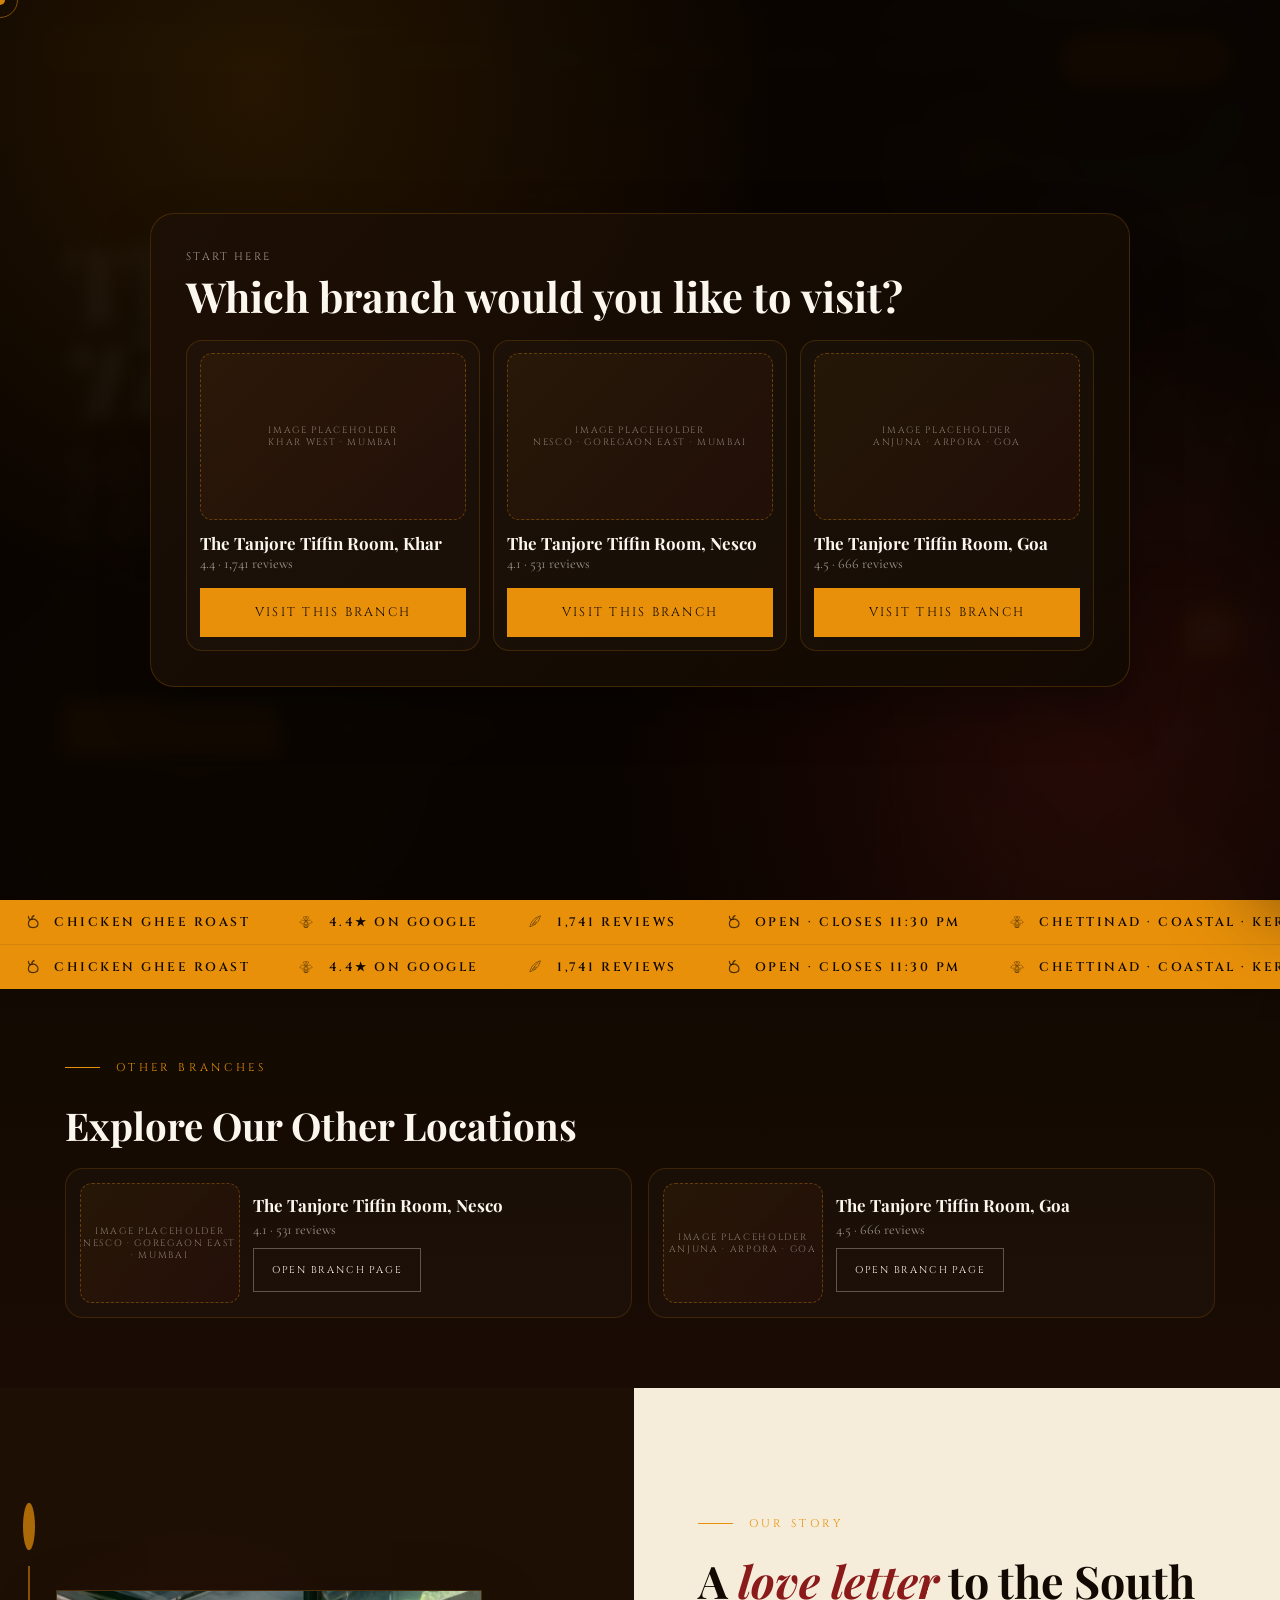
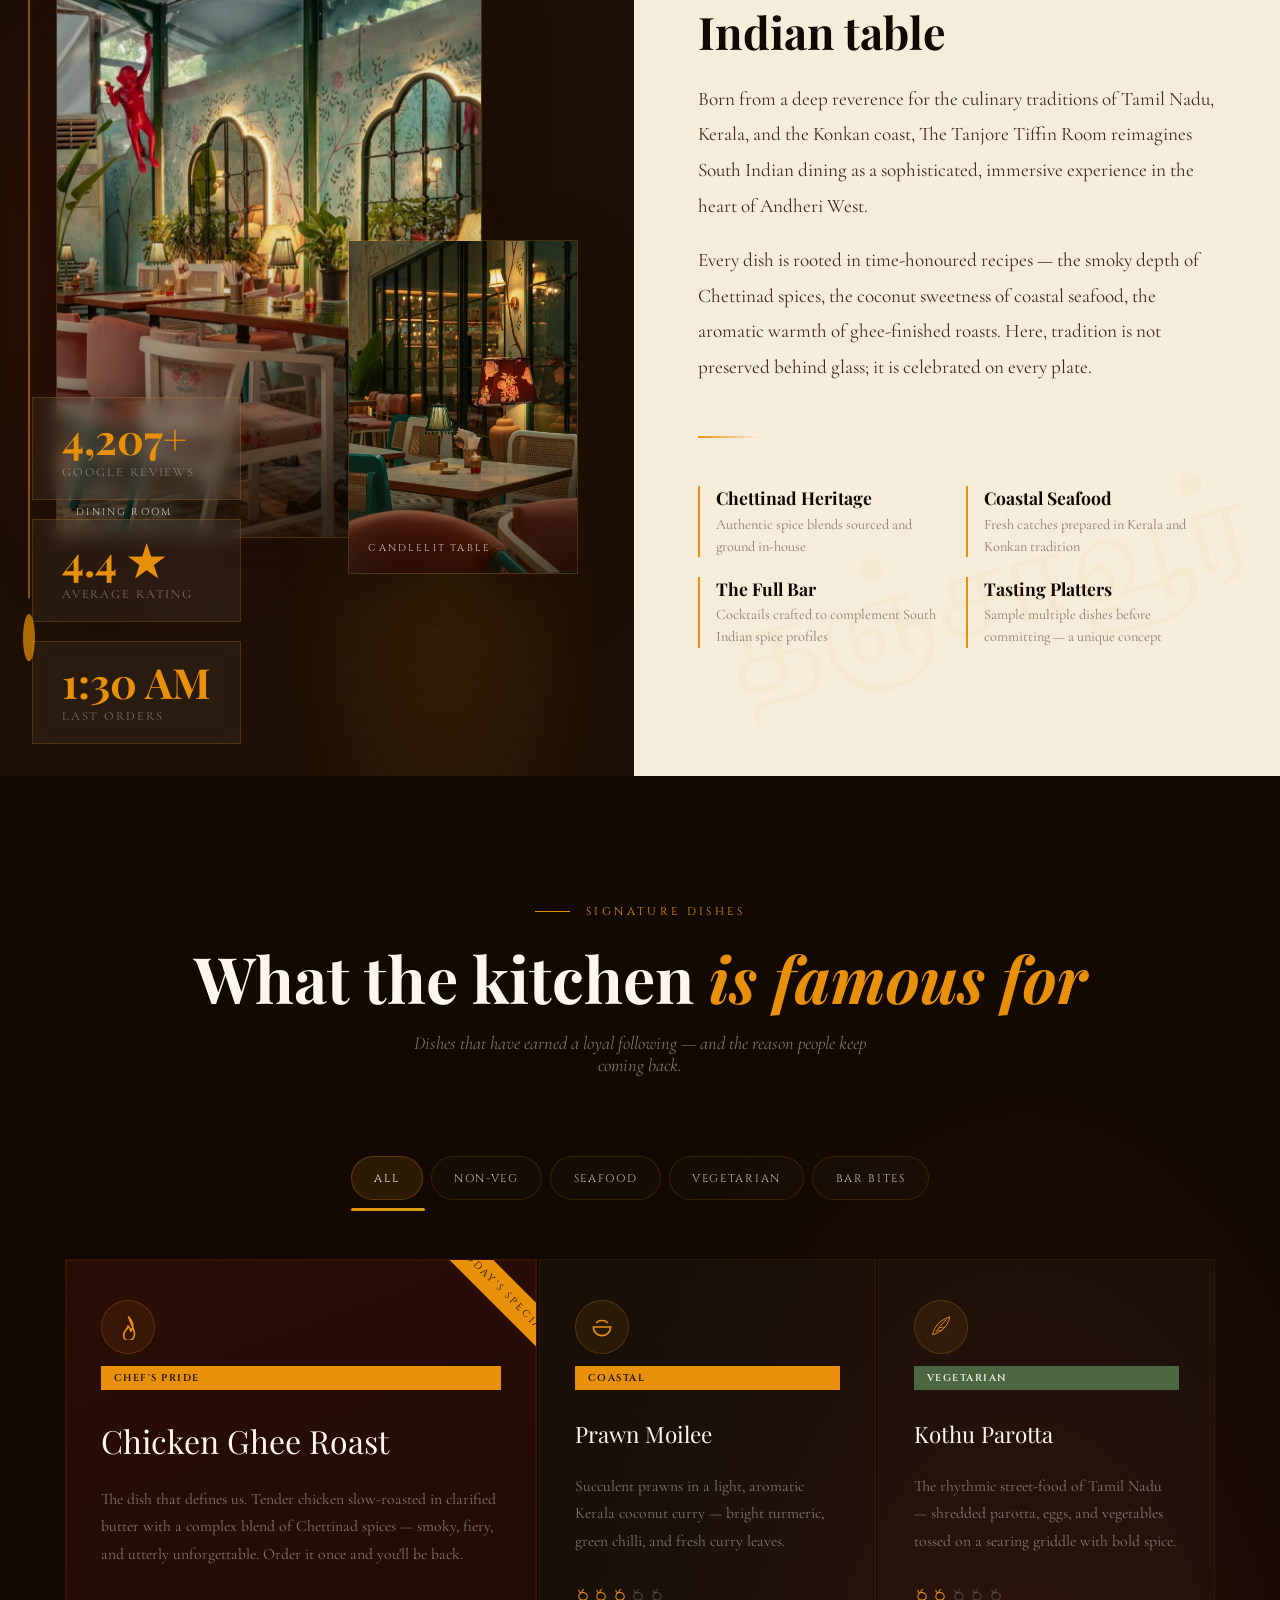
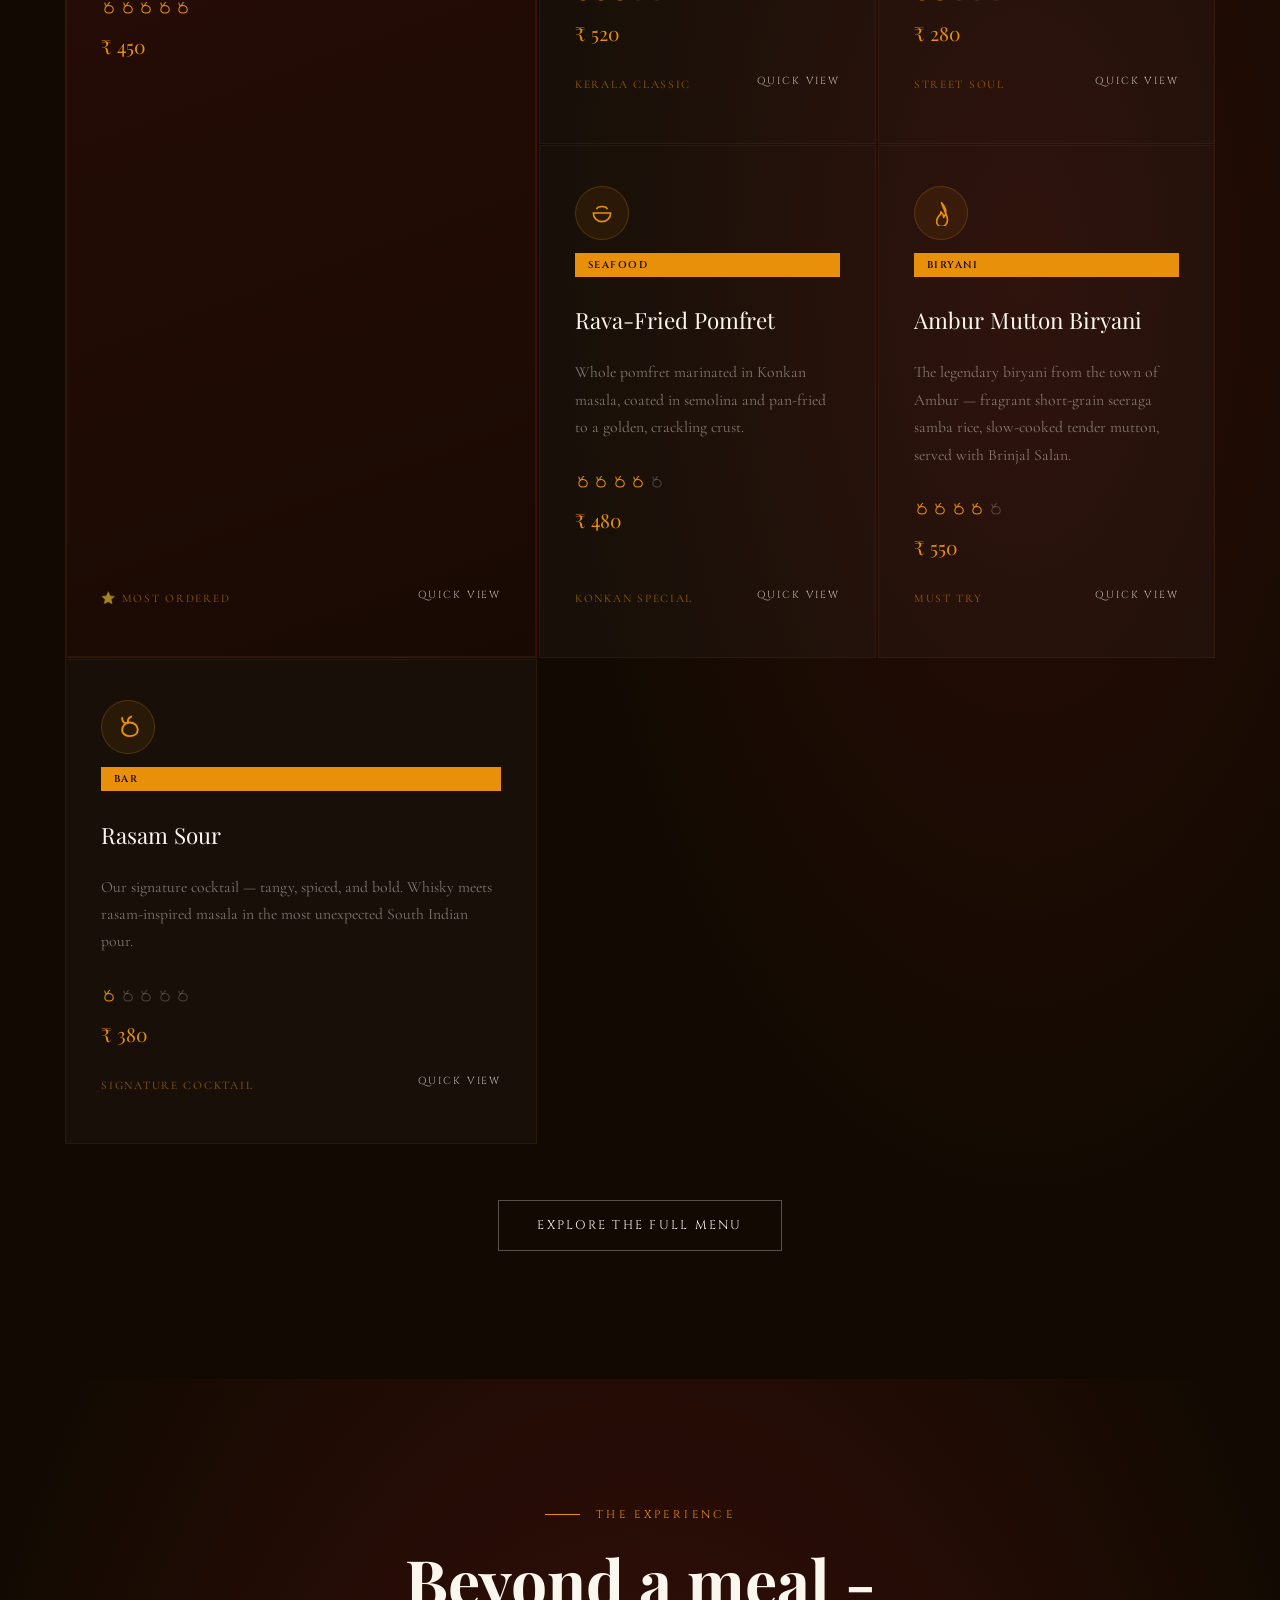
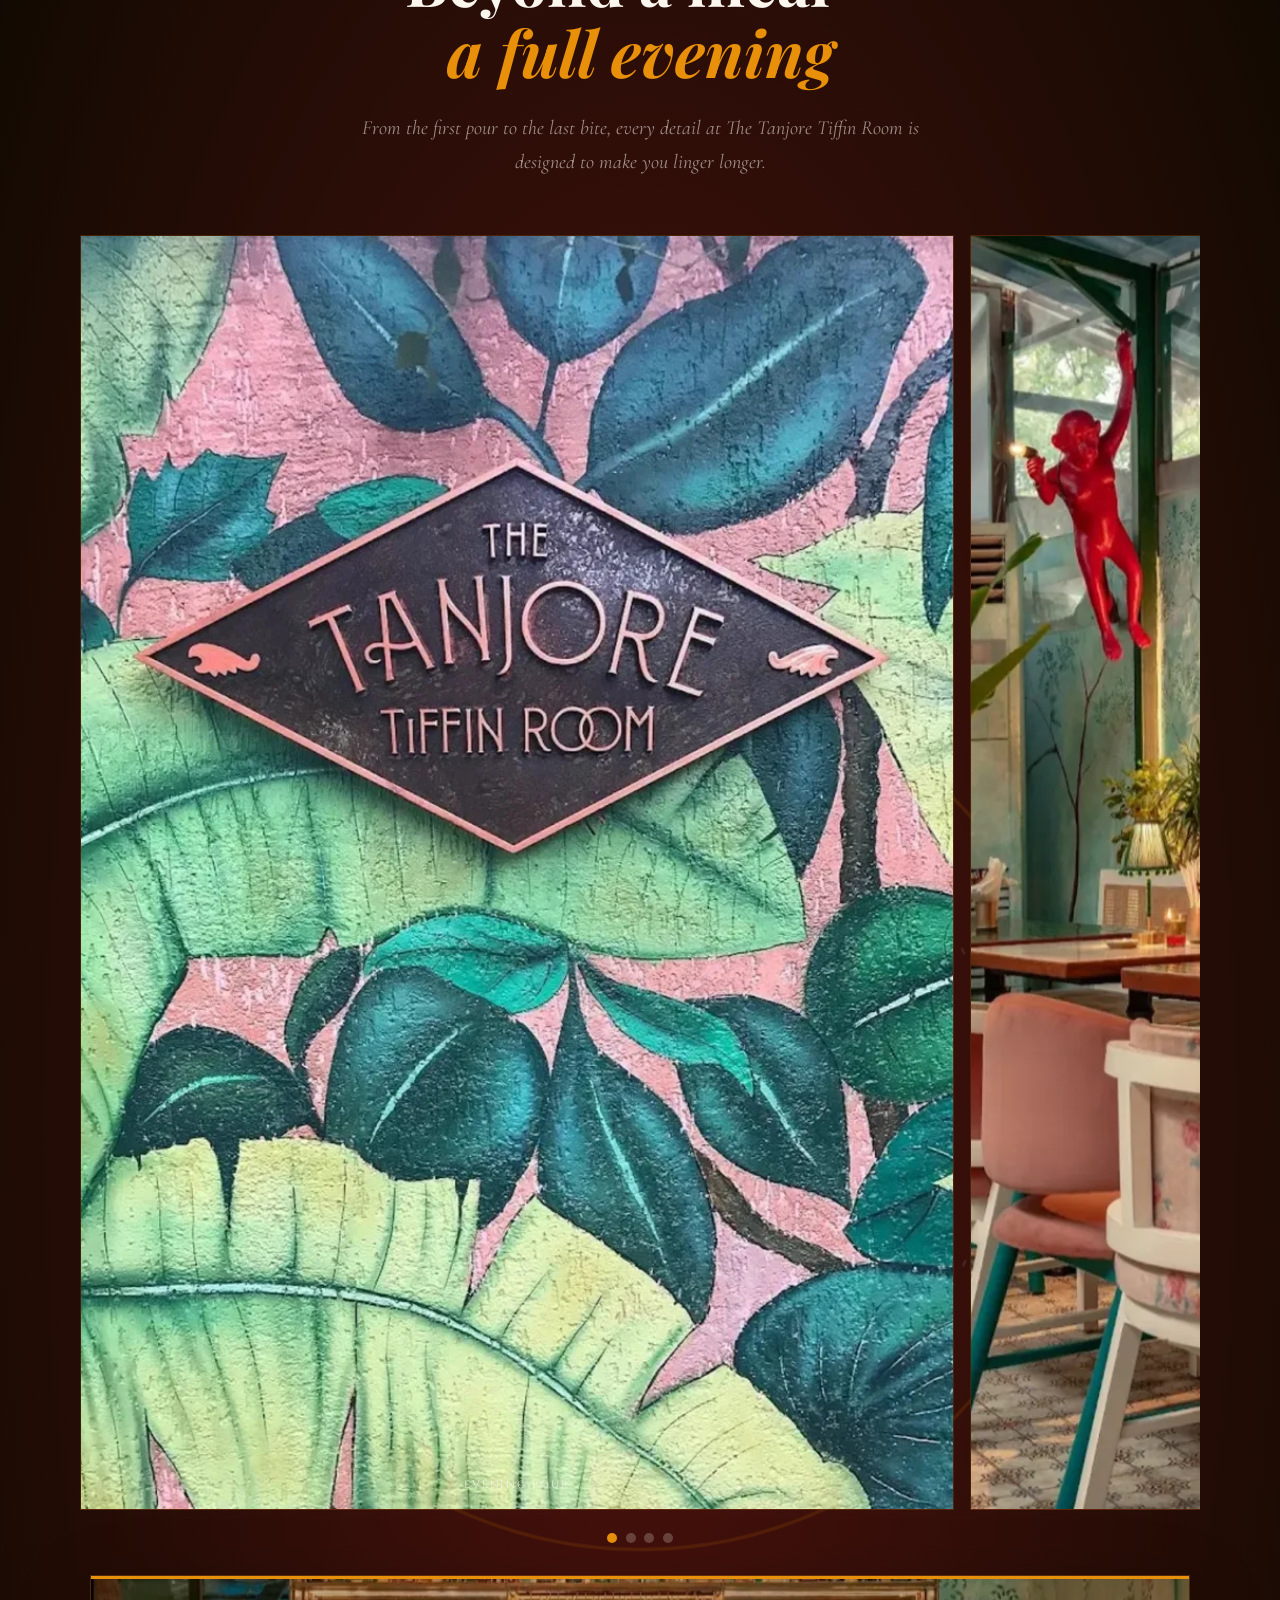
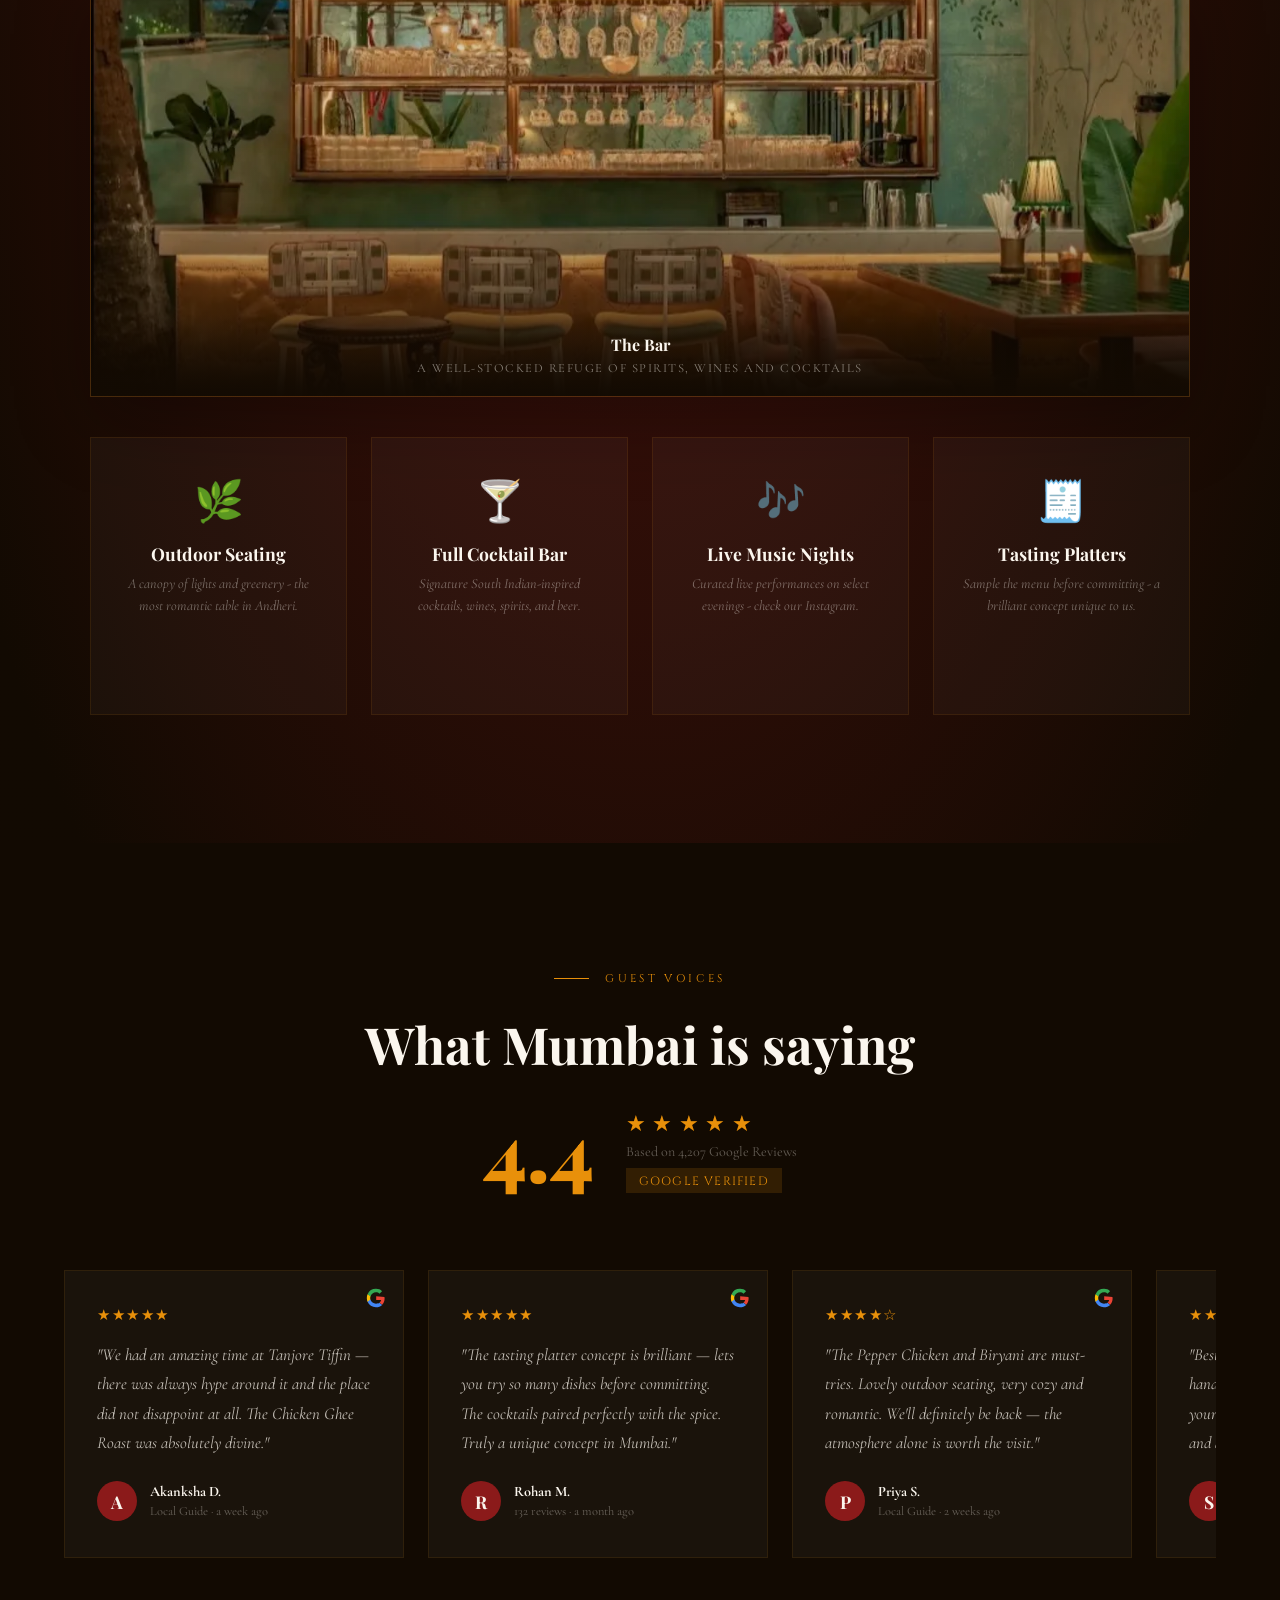
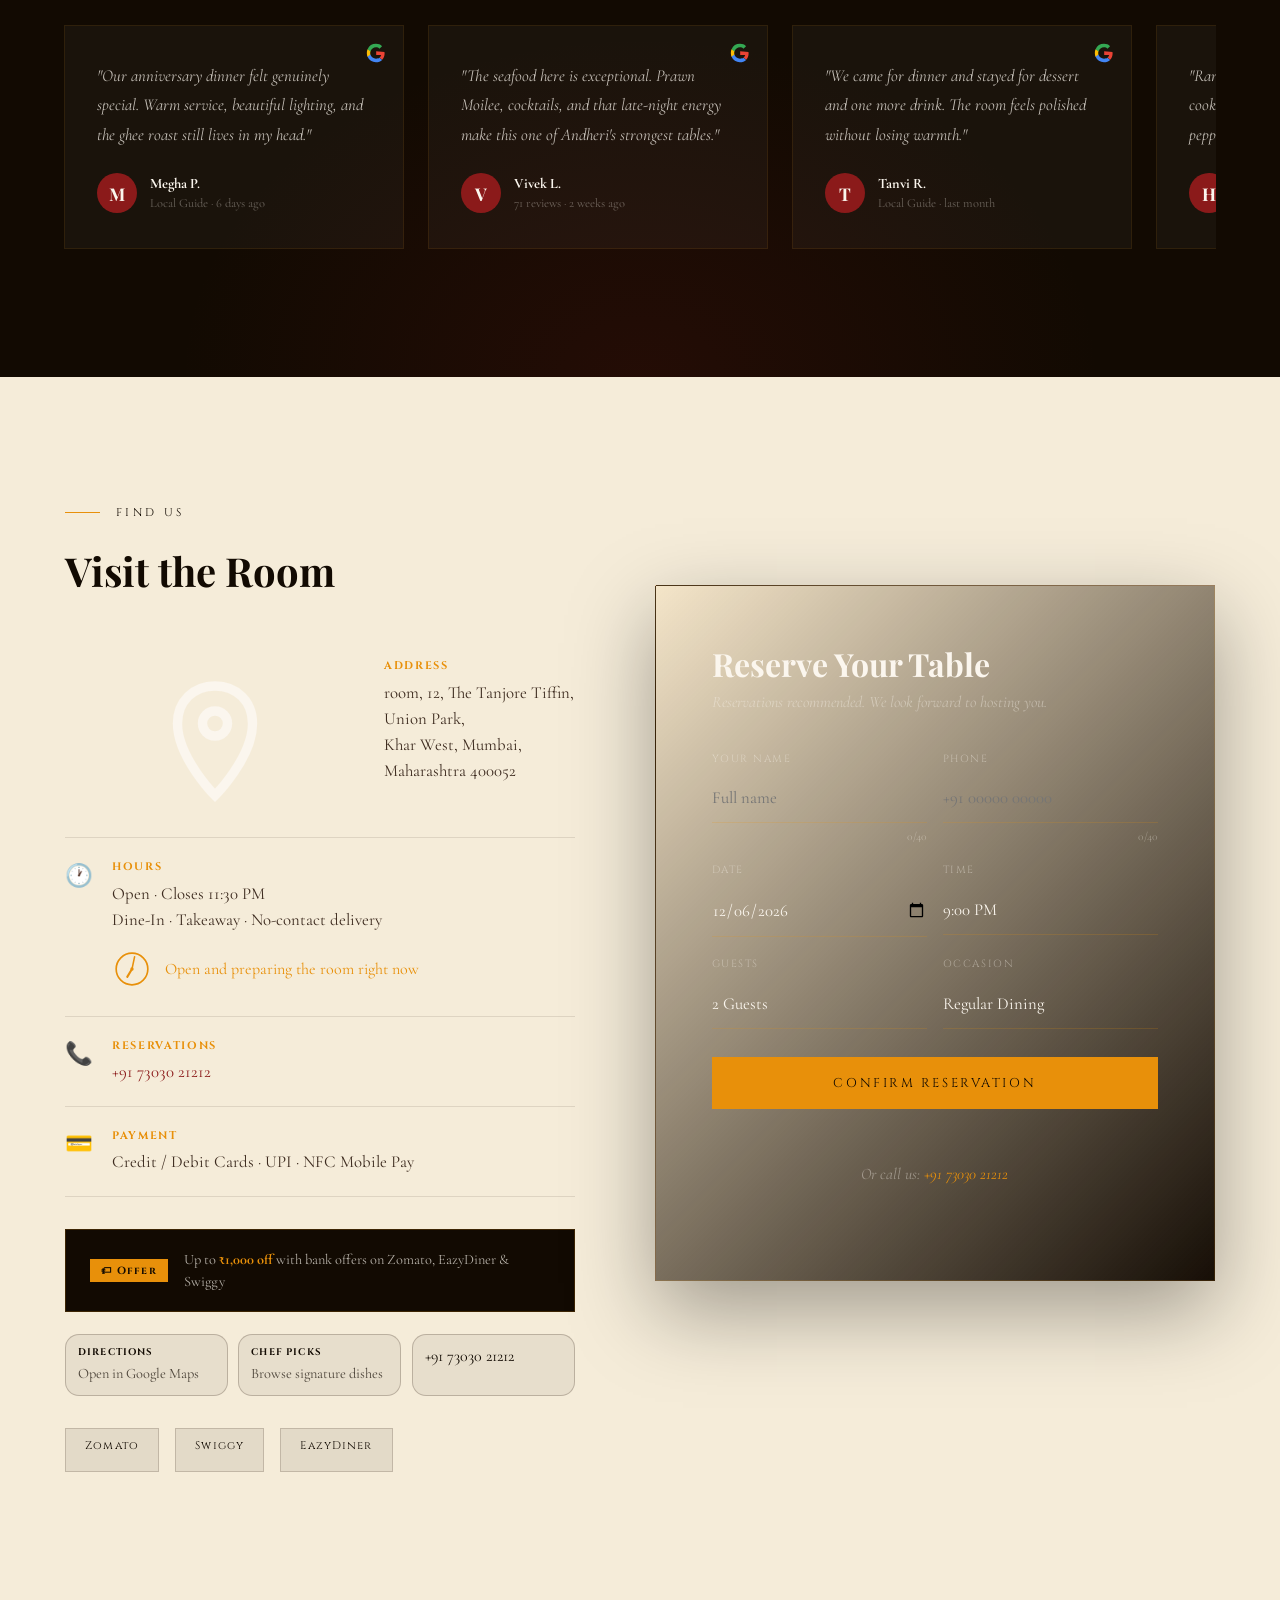
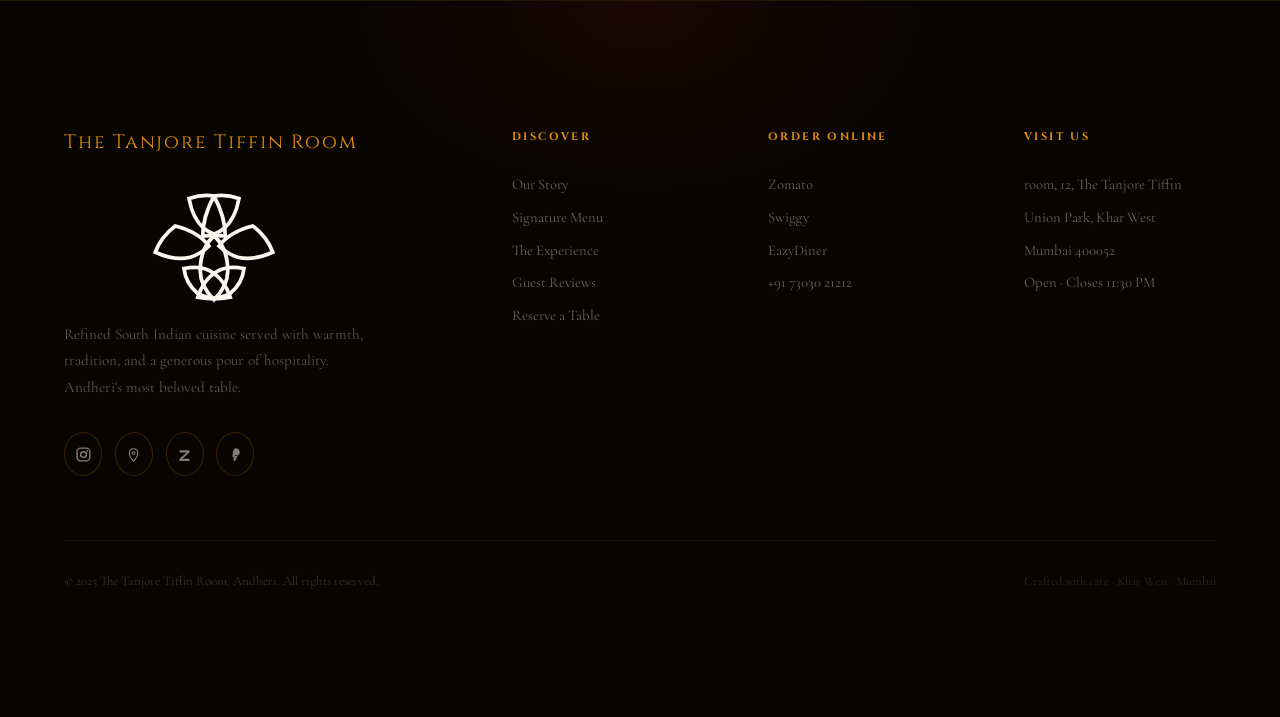
==== commit 395485e1: "Branches added" ====
--- a/index.html
+++ b/index.html
@@ -345,29 +345,18 @@
   0%,100%{transform:scaleY(1);opacity:1}
   50%{transform:scaleY(0.5);opacity:0.4}
 }
-/* Live badge pulse */
+/* Live badge */
 .hero-live {
   position: absolute; top: 6.5rem; right: 5rem; z-index: 3;
-  display: flex; align-items: center; gap: 0.6rem;
+  display: flex; align-items: center; gap: 0.5rem;
   background: rgba(18,10,2,0.6);
   border: 1px solid rgba(232,144,10,0.25);
   padding: 0.6rem 1rem;
   backdrop-filter: blur(8px);
   animation: fadeUp 1s 1.3s both;
 }
-.live-dot {
-  width: 8px; height: 8px; border-radius: 50%;
-  background: #2ECC71;
-  box-shadow: 0 0 0 0 rgba(46,204,113,0.4);
-  animation: livePulse 2s ease infinite;
-}
-@keyframes livePulse {
-  0%{box-shadow:0 0 0 0 rgba(46,204,113,0.4)}
-  70%{box-shadow:0 0 0 10px rgba(46,204,113,0)}
-  100%{box-shadow:0 0 0 0 rgba(46,204,113,0)}
-}
 .live-text { font-size: 0.8rem; color: var(--cream); letter-spacing: 0.05em; }
-.live-text strong { color: #2ECC71; }
+.live-text strong { color: var(--saffron); font-weight: 700; }
 
 /* ── MARQUEE STRIP ── */
 .marquee-strip {
@@ -392,6 +381,160 @@
 @keyframes marqueeScroll {
   from { transform: translateX(0); }
   to { transform: translateX(-50%); }
+}
+
+/* ── BRANCH GATE + DIRECTORY ── */
+.branch-gate {
+  position: fixed;
+  inset: 0;
+  z-index: 9200;
+  display: none;
+  align-items: center;
+  justify-content: center;
+  padding: 1.2rem;
+  background:
+    radial-gradient(circle at 20% 10%, rgba(232,144,10,0.12), transparent 40%),
+    radial-gradient(circle at 85% 85%, rgba(139,26,26,0.2), transparent 35%),
+    rgba(10, 5, 1, 0.96);
+  backdrop-filter: blur(8px);
+}
+
+.branch-gate.show {
+  display: flex;
+}
+
+.branch-gate-panel {
+  width: min(980px, 100%);
+  border: 1px solid rgba(232,144,10,0.2);
+  background:
+    linear-gradient(135deg, rgba(28,15,5,0.95), rgba(18,10,2,0.92)),
+    radial-gradient(circle at top left, rgba(232,144,10,0.08), transparent 45%);
+  border-radius: 24px;
+  padding: clamp(1.2rem, 3.5vw, 2.2rem);
+  box-shadow: 0 24px 50px rgba(0,0,0,0.35);
+}
+
+.branch-gate-eyebrow {
+  font-family: 'Cinzel', serif;
+  font-size: 0.68rem;
+  letter-spacing: 0.2em;
+  text-transform: uppercase;
+  color: rgba(251,246,238,0.6);
+}
+
+.branch-gate-title {
+  margin-top: 0.5rem;
+  font-family: 'Playfair Display', serif;
+  font-size: clamp(1.6rem, 3.4vw, 2.6rem);
+  line-height: 1.15;
+  color: var(--cream);
+}
+
+.branch-gate-grid {
+  margin-top: 1.25rem;
+  display: grid;
+  grid-template-columns: repeat(3, minmax(0, 1fr));
+  gap: 0.85rem;
+}
+
+.branch-gate-card {
+  border: 1px solid rgba(232,144,10,0.18);
+  border-radius: 16px;
+  background: rgba(251,246,238,0.02);
+  padding: 0.8rem;
+  display: grid;
+  gap: 0.75rem;
+}
+
+.branch-gate-image {
+  aspect-ratio: 16 / 10;
+  border: 1px dashed rgba(232,144,10,0.34);
+  border-radius: 12px;
+  display: grid;
+  place-items: center;
+  text-align: center;
+  font-family: 'Cinzel', serif;
+  font-size: 0.58rem;
+  letter-spacing: 0.18em;
+  text-transform: uppercase;
+  color: rgba(251,246,238,0.45);
+  background:
+    linear-gradient(135deg, rgba(232,144,10,0.06), rgba(139,26,26,0.08));
+}
+
+.branch-gate-card h3 {
+  font-family: 'Playfair Display', serif;
+  font-size: 1.06rem;
+  color: var(--cream);
+}
+
+.branch-gate-meta {
+  font-size: 0.88rem;
+  line-height: 1.4;
+  color: rgba(251,246,238,0.58);
+}
+
+.branch-gate-card button {
+  margin-top: 0.2rem;
+}
+
+.branches-strip {
+  padding: 4.4rem var(--section-pad-x);
+  background:
+    linear-gradient(180deg, rgba(18,10,2,1), rgba(26,12,4,0.98));
+}
+
+.branches-wrap {
+  max-width: 1150px;
+  margin: 0 auto;
+}
+
+.branches-title {
+  margin-top: 0.5rem;
+  font-family: 'Playfair Display', serif;
+  font-size: clamp(1.7rem, 3.5vw, 2.4rem);
+  color: var(--cream);
+}
+
+.branch-directory {
+  margin-top: 1.1rem;
+  display: grid;
+  grid-template-columns: repeat(2, minmax(0, 1fr));
+  gap: 1rem;
+}
+
+.branch-card {
+  border: 1px solid rgba(232,144,10,0.16);
+  border-radius: 18px;
+  padding: 0.85rem;
+  background: rgba(251,246,238,0.02);
+  display: grid;
+  grid-template-columns: 160px minmax(0, 1fr);
+  gap: 0.85rem;
+  align-items: center;
+}
+
+.branch-card .branch-gate-image {
+  aspect-ratio: 4 / 3;
+}
+
+.branch-card h4 {
+  font-family: 'Playfair Display', serif;
+  color: var(--cream);
+  font-size: 1.06rem;
+}
+
+.branch-card p {
+  margin-top: 0.25rem;
+  color: rgba(251,246,238,0.56);
+  font-size: 0.88rem;
+  line-height: 1.4;
+}
+
+.branch-card .btn-outline {
+  margin-top: 0.55rem;
+  padding: 0.72rem 1.1rem;
+  font-size: 0.62rem;
 }
 
 /* ── ABOUT / STORY ── */
@@ -2116,13 +2259,13 @@
 
 .hero-live {
   display: inline-flex;
-  min-height: 48px;
-  padding: 0.72rem 1.15rem;
-  border-radius: 999px;
+  min-height: 46px;
+  padding: 0.66rem 1.05rem;
+  border-radius: 16px;
   overflow: hidden;
   white-space: nowrap;
-  background: linear-gradient(135deg, rgba(27,16,7,0.88), rgba(18,10,2,0.72));
-  border: 1px solid rgba(232,144,10,0.24);
+  background: linear-gradient(135deg, rgba(40,22,9,0.92), rgba(18,10,2,0.82));
+  border: 1px solid rgba(232,144,10,0.28);
   box-shadow:
     0 14px 30px rgba(0,0,0,0.22),
     inset 0 1px 0 rgba(251,246,238,0.06);
@@ -2132,11 +2275,16 @@
 
 .live-text {
   color: rgba(251,246,238,0.92);
+  font-family: 'Cinzel', serif;
+  font-size: 0.72rem;
+  letter-spacing: 0.11em;
+  text-transform: uppercase;
+  line-height: 1.35;
   text-shadow: 0 1px 12px rgba(0,0,0,0.35);
 }
 
 .live-text strong {
-  color: #f7f1e6;
+  color: var(--saffron);
 }
 
 .hero-sound {
@@ -2823,6 +2971,47 @@
 .opening-clock svg {
   width: 40px;
   height: 40px;
+}
+
+.visit-quick-actions {
+  display: grid;
+  grid-template-columns: repeat(3, minmax(0, 1fr));
+  gap: 0.65rem;
+  margin-top: 1.35rem;
+}
+
+.visit-action {
+  display: grid;
+  gap: 0.35rem;
+  text-decoration: none;
+  border: 1px solid rgba(61,43,31,0.26);
+  background: rgba(18,10,2,0.06);
+  color: var(--dark);
+  border-radius: 14px;
+  padding: 0.7rem 0.75rem;
+  min-width: 0;
+  transition: border-color 0.3s ease, transform 0.3s ease, background 0.3s ease;
+}
+
+.visit-action strong {
+  font-family: 'Cinzel', serif;
+  font-size: 0.6rem;
+  letter-spacing: 0.12em;
+  text-transform: uppercase;
+  color: var(--dark);
+}
+
+.visit-action span {
+  font-size: 0.9rem;
+  line-height: 1.3;
+  color: rgba(18,10,2,0.72);
+}
+
+.visit-action:hover,
+.visit-action:focus-visible {
+  transform: translateY(-2px);
+  border-color: rgba(232,144,10,0.45);
+  background: rgba(232,144,10,0.08);
 }
 
 .info-item {
@@ -3231,12 +3420,16 @@
   stroke-dashoffset: 176;
 }
 
-.scroll-ring span {
+.scroll-ring .ring-arrow {
   position: relative;
-  font-family: 'Cinzel', serif;
-  font-size: 0.7rem;
-  letter-spacing: 0.02em;
+  display: grid;
+  place-items: center;
   color: var(--cream);
+}
+
+.scroll-ring .ring-arrow svg {
+  width: 14px;
+  height: 14px;
 }
 
 /* Reduced motion */
@@ -3267,6 +3460,10 @@
 
 /* Responsive overrides */
 @media (max-width: 1024px) {
+  .branch-gate-grid {
+    grid-template-columns: repeat(2, minmax(0, 1fr));
+  }
+
   nav,
   nav.scrolled {
     left: 1rem;
@@ -3300,6 +3497,27 @@
 }
 
 @media (max-width: 768px) {
+  .branch-gate-panel {
+    padding: 1rem;
+    border-radius: 18px;
+  }
+
+  .branch-gate-grid {
+    grid-template-columns: 1fr;
+  }
+
+  .branch-directory {
+    grid-template-columns: 1fr;
+  }
+
+  .branch-card {
+    grid-template-columns: 1fr;
+  }
+
+  body {
+    padding-bottom: calc(5.4rem + env(safe-area-inset-bottom));
+  }
+
   nav,
   nav.scrolled {
     top: 0.6rem;
@@ -3320,11 +3538,14 @@
     display: grid;
     gap: 1.4rem;
     padding-top: 7.35rem;
+    min-height: auto;
+    padding-bottom: 3.6rem;
   }
 
   .hero-content {
     max-width: none;
     text-align: center;
+    padding-inline: 0.15rem;
   }
 
   .hero-tagline {
@@ -3370,13 +3591,17 @@
 
   .hero-live {
     display: flex !important;
-    left: 50%;
+    position: relative;
+    left: auto;
     right: auto;
-    top: 5.25rem;
+    top: auto;
     width: min(calc(100% - 1.5rem), 360px);
-    transform: translateX(-50%);
+    transform: none;
+    margin: 0 auto 0.8rem;
     justify-content: center;
     border-radius: 16px;
+    white-space: normal;
+    text-align: center;
   }
 
   .hero-sound {
@@ -3432,6 +3657,10 @@
     display: none;
   }
 
+  .visit-quick-actions {
+    grid-template-columns: repeat(2, minmax(0, 1fr));
+  }
+
   .dish-tabs {
     width: 100%;
     overflow-x: auto;
@@ -3449,6 +3678,19 @@
     grid-template-columns: 1fr;
   }
 
+  .menu-item {
+    gap: 0.8rem;
+  }
+
+  .menu-item-left {
+    min-width: 0;
+  }
+
+  .menu-item-name {
+    flex-wrap: wrap;
+    align-items: flex-start;
+  }
+
   .exp-slider-track {
     grid-auto-columns: 88%;
   }
@@ -3491,8 +3733,9 @@
     bottom: 7.2rem;
   }
 
-  .scroll-ring span {
-    font-size: 0.5rem;
+  .scroll-ring .ring-arrow svg {
+    width: 11px;
+    height: 11px;
   }
 
   .scroll-ring .ring-fg {
@@ -3511,6 +3754,15 @@
 
   .mobile-action-bar {
     display: grid;
+    grid-template-columns: repeat(3, minmax(0, 1fr));
+    gap: 0.5rem;
+  }
+
+  .mobile-action-bar a {
+    min-height: 46px;
+    font-size: 0.62rem;
+    letter-spacing: 0.11em;
+    padding: 0 0.25rem;
   }
 
   .menu-overlay {
@@ -3528,9 +3780,30 @@
     max-height: 92vh;
     overflow: hidden;
   }
+
+  footer {
+    padding-bottom: calc(5.1rem + env(safe-area-inset-bottom));
+  }
 }
 
 @media (max-width: 480px) {
+  .branch-gate {
+    padding: 0.8rem;
+  }
+
+  .branch-gate-title {
+    font-size: 1.35rem;
+  }
+
+  .branch-gate-meta {
+    font-size: 0.82rem;
+  }
+
+  .branches-strip {
+    padding-top: 3.6rem;
+    padding-bottom: 3.6rem;
+  }
+
   nav,
   nav.scrolled {
     left: 0.6rem;
@@ -3550,7 +3823,7 @@
 
   .hero-live {
     display: flex !important;
-    top: 4.95rem;
+    top: auto;
     width: min(calc(100% - 1.2rem), 330px);
     padding: 0.66rem 0.9rem;
   }
@@ -3565,6 +3838,20 @@
 
   .hero h1 {
     font-size: clamp(2.8rem, 11vw, 4rem);
+  }
+
+  .menu-item {
+    flex-direction: column;
+    align-items: flex-start;
+    gap: 0.45rem;
+  }
+
+  .menu-item-price {
+    padding-top: 0;
+  }
+
+  .visit-quick-actions {
+    grid-template-columns: 1fr;
   }
 
   .exp-features {
@@ -3592,7 +3879,7 @@
 
   .hero-live {
     width: min(calc(100% - 0.9rem), 310px);
-    top: 4.8rem;
+    top: auto;
   }
 
   .hero-tagline,
@@ -3691,6 +3978,15 @@
   <div class="loader-progress" aria-hidden="true"></div>
 </div>
 
+<!-- Branch Selector -->
+<div class="branch-gate show" id="branchGate" aria-modal="true" role="dialog" aria-labelledby="branchGateTitle">
+  <div class="branch-gate-panel">
+    <p class="branch-gate-eyebrow">Start Here</p>
+    <h2 class="branch-gate-title" id="branchGateTitle">Which branch would you like to visit?</h2>
+    <div class="branch-gate-grid" id="branchGateGrid"></div>
+  </div>
+</div>
+
 <!-- Floating CTA -->
 <div class="float-cta">
   <div class="float-label">Reserve a Table</div>
@@ -3710,7 +4006,7 @@
     <li><a href="#reserve" onclick="closeDrawer()">Reserve</a></li>
   </ul>
   <div class="mobile-drawer-cta">
-    <a href="tel:09619011696">📞 &nbsp;+91 96190 11696</a>
+    <a href="tel:09619011696" id="drawerPhoneLink">📞 &nbsp;+91 96190 11696</a>
   </div>
   <div class="mobile-drawer-logo">The Tanjore Tiffin Room</div>
 </div>
@@ -3782,15 +4078,14 @@
 
   <!-- Live open badge -->
   <div class="hero-live">
-    <div class="live-dot"></div>
-    <div class="live-text"><strong>Open Now</strong> · Until 1:30 AM</div>
+    <div class="live-text" id="branchHeroStatus"><strong>Serving Now</strong> &middot; Kitchen till 1:30 AM</div>
   </div>
 
   <div class="hero-shell">
     <div class="hero-content">
     <div class="hero-eyebrow">
       <div class="hero-eyebrow-line"></div>
-      <span>Andheri West · Versova · Est. Mumbai</span>
+      <span id="branchHeroLocation">Andheri West · Versova · Est. Mumbai</span>
     </div>
     <h1>
       The Tanjore
@@ -3841,6 +4136,15 @@
     <span class="marquee-item">Up to ₹1,000 Off <span class="marquee-dot"></span></span>
   </div>
 </div>
+
+<!-- BRANCH DIRECTORY -->
+<section class="branches-strip" id="branches">
+  <div class="branches-wrap">
+    <div class="section-eyebrow">Other Branches</div>
+    <h2 class="branches-title">Explore Our Other Locations</h2>
+    <div class="branch-directory" id="branchDirectory"></div>
+  </div>
+</section>
 
 <!-- STORY / ABOUT -->
 <section class="story" id="story">
@@ -4150,21 +4454,21 @@
         <span class="info-icon">📍</span>
         <div class="info-content">
           <strong>Address</strong>
-          <p>JEWEL MAHAL, Bungalow Rd, Ratan Kunj,<br>Aram Nagar, Versova, Andheri West<br>Mumbai, Maharashtra 400061</p>
+          <p id="branchAddressText">JEWEL MAHAL, Bungalow Rd, Ratan Kunj,<br>Aram Nagar, Versova, Andheri West<br>Mumbai, Maharashtra 400061</p>
         </div>
       </div>
       <div class="info-item">
         <span class="info-icon">🕐</span>
         <div class="info-content">
           <strong>Hours</strong>
-          <p>Dine-In: 12:00 PM – 1:30 AM (Daily)<br>Delivery: 11:00 AM – 12:00 AM</p>
+          <p id="branchHoursText">Dine-In: 12:00 PM – 1:30 AM (Daily)<br>Delivery: 11:00 AM – 12:00 AM</p>
         </div>
       </div>
       <div class="info-item">
         <span class="info-icon">📞</span>
         <div class="info-content">
           <strong>Reservations</strong>
-          <p><a href="tel:09619011696">+91 96190 11696</a></p>
+          <p><a href="tel:09619011696" id="branchInfoPhone">+91 96190 11696</a></p>
         </div>
       </div>
       <div class="info-item">
@@ -4177,6 +4481,20 @@
       <div class="offers-strip">
         <div class="offer-badge">🏷 Offer</div>
         <p>Up to <strong style="color:var(--saffron)">₹1,000 off</strong> with bank offers on Zomato, EazyDiner &amp; Swiggy</p>
+      </div>
+      <div class="visit-quick-actions">
+        <a class="visit-action" href="https://www.google.com/maps/search/?api=1&query=JEWEL+MAHAL,+Bungalow+Rd,+Ratan+Kunj,+Aram+Nagar,+Versova,+Andheri+West,+Mumbai,+Maharashtra+400061" target="_blank" rel="noopener" id="branchDirectionsLink">
+          <strong>Directions</strong>
+          <span>Open in Google Maps</span>
+        </a>
+        <a class="visit-action" href="#" data-open-menu>
+          <strong>Chef Picks</strong>
+          <span>Browse signature dishes</span>
+        </a>
+        <a class="visit-action" href="tel:09619011696" id="branchGroupPhone">
+          <strong>Group Booking</strong>
+          <span>Call for 9+ guests</span>
+        </a>
       </div>
       <!-- Delivery partner logos as text links -->
       <div style="margin-top:2rem;display:flex;gap:1rem;flex-wrap:wrap;">
@@ -4244,7 +4562,7 @@
       </div>
       <button class="reserve-btn" id="reserveBtn" type="button">Confirm Reservation</button>
       <div class="reserve-feedback" id="reserveFeedback" aria-live="polite"></div>
-      <p class="reserve-note">Or call us: <a href="tel:09619011696">+91 96190 11696</a></p>
+      <p class="reserve-note">Or call us: <a href="tel:09619011696" id="reservePhoneLink">+91 96190 11696</a></p>
     </div>
   </div>
 </section>
@@ -4275,25 +4593,25 @@
     <div class="footer-col">
       <h4>Order Online</h4>
       <ul>
-        <li><a href="#">Zomato</a></li>
-        <li><a href="#">Swiggy</a></li>
-        <li><a href="#">EazyDiner</a></li>
-        <li><a href="tel:09619011696">+91 96190 11696</a></li>
+        <li><a href="#" id="footerOrderLink1">Zomato</a></li>
+        <li><a href="#" id="footerOrderLink2">Swiggy</a></li>
+        <li><a href="#" id="footerOrderLink3">EazyDiner</a></li>
+        <li><a href="tel:09619011696" id="footerPhoneLink">+91 96190 11696</a></li>
       </ul>
     </div>
     <div class="footer-col">
       <h4>Visit Us</h4>
       <ul>
-        <li><a href="#">JEWEL MAHAL, Bungalow Rd</a></li>
-        <li><a href="#">Versova, Andheri West</a></li>
-        <li><a href="#">Mumbai 400061</a></li>
-        <li><a href="#">Open 12 PM – 1:30 AM</a></li>
+        <li><a href="#" id="footerAddressLine1">JEWEL MAHAL, Bungalow Rd</a></li>
+        <li><a href="#" id="footerAddressLine2">Versova, Andheri West</a></li>
+        <li><a href="#" id="footerAddressLine3">Mumbai 400061</a></li>
+        <li><a href="#" id="footerAddressLine4">Open 12 PM – 1:30 AM</a></li>
       </ul>
     </div>
   </div>
   <div class="footer-bottom">
     <p>© 2025 The Tanjore Tiffin Room, Andheri. All rights reserved.</p>
-    <p style="color:rgba(251,246,238,0.15);font-size:0.78rem;">Crafted with care · Andheri West · Mumbai</p>
+    <p style="color:rgba(251,246,238,0.15);font-size:0.78rem;" id="footerCityLine">Crafted with care · Andheri West · Mumbai</p>
   </div>
 </footer>
 
@@ -4304,7 +4622,8 @@
   const menuOpen = document.getElementById('menuOverlay')?.classList.contains('open');
   const drawerOpen = document.getElementById('mobileDrawer')?.classList.contains('open');
   const modalOpen = document.querySelector('.dish-modal.open');
-  document.body.style.overflow = menuOpen || drawerOpen || modalOpen ? 'hidden' : '';
+  const gateOpen = document.getElementById('branchGate')?.classList.contains('show');
+  document.body.style.overflow = menuOpen || drawerOpen || modalOpen || gateOpen ? 'hidden' : '';
 }
 
 function toggleDrawer() {
@@ -4358,9 +4677,66 @@
   const prefersReducedMotion = window.matchMedia('(prefers-reduced-motion: reduce)').matches;
   const coarsePointer = window.matchMedia('(pointer: coarse)').matches;
   const finePointer = window.matchMedia('(hover: hover) and (pointer: fine)').matches;
+  const branchCatalog = {
+    khar: {
+      key: 'khar',
+      name: 'The Tanjore Tiffin Room, Khar',
+      cityLine: 'Khar West · Mumbai',
+      heroLocation: 'Khar West · Mumbai · Union Park',
+      heroStatus: '<strong>Open</strong> · Closes 11:30 PM',
+      rating: 4.4,
+      reviewCount: 1741,
+      addressHtml: 'room, 12, The Tanjore Tiffin, Union Park,<br>Khar West, Mumbai, Maharashtra 400052',
+      footerAddress: ['room, 12, The Tanjore Tiffin', 'Union Park, Khar West', 'Mumbai 400052', 'Open · Closes 11:30 PM'],
+      hoursHtml: 'Open · Closes 11:30 PM<br>Dine-In · Takeaway · No-contact delivery',
+      phoneDisplay: '+91 73030 21212',
+      phoneTel: '7303021212',
+      mapQuery: 'room 12 The Tanjore Tiffin Union Park Khar West Mumbai Maharashtra 400052',
+      orderLinks: { zomato: '#', swiggy: '#', eazydiner: '#' }
+    },
+    nesco: {
+      key: 'nesco',
+      name: 'The Tanjore Tiffin Room, Nesco',
+      cityLine: 'Nesco · Goregaon East · Mumbai',
+      heroLocation: 'Nesco Gate 2 · Goregaon East · Mumbai',
+      heroStatus: '<strong>Open</strong> · Closes 12:30 AM',
+      rating: 4.1,
+      reviewCount: 531,
+      addressHtml: 'Gate 2, Building No 2, Western Urban Rd,<br>NESCO, Goregaon East, Mumbai, Maharashtra 400063',
+      footerAddress: ['Gate 2, Building No 2, Western Urban Rd', 'NESCO, Goregaon East', 'Mumbai 400063', 'Open · Closes 12:30 AM'],
+      hoursHtml: 'Open · Closes 12:30 AM<br>Dine-In · Takeaway · No-contact delivery',
+      phoneDisplay: '+91 99202 79745',
+      phoneTel: '9920279745',
+      mapQuery: 'Gate 2 Building No 2 Western Urban Road NESCO Goregaon East Mumbai Maharashtra 400063',
+      orderLinks: { zomato: '#', swiggy: '#', eazydiner: '#' }
+    },
+    goa: {
+      key: 'goa',
+      name: 'The Tanjore Tiffin Room, Goa',
+      cityLine: 'Anjuna · Arpora · Goa',
+      heroLocation: 'Anjuna · Arpora · Goa',
+      heroStatus: '<strong>Open</strong> · Closes 12:00 AM',
+      rating: 4.5,
+      reviewCount: 666,
+      addressHtml: '1111, Road, near Orchard Stores, near Corporation Bank,<br>Mazal Waddo, Anjuna, Arpora, Goa 403509',
+      footerAddress: ['1111 Road, near Orchard Stores', 'Mazal Waddo, Anjuna, Arpora', 'Goa 403509', 'Open · Closes 12:00 AM'],
+      hoursHtml: 'Open · Closes 12:00 AM<br>Dine-In · Takeaway · No-contact delivery',
+      phoneDisplay: '+91 75067 41286',
+      phoneTel: '7506741286',
+      mapQuery: '1111 Road near Orchard Stores near Corporation Bank Mazal Waddo Anjuna Arpora Goa 403509',
+      orderLinks: { zomato: '#', swiggy: '#', eazydiner: '#' }
+    }
+  };
+  const branchFromURL = new URLSearchParams(window.location.search).get('branch');
+  const hasChosenBranch = Boolean(branchFromURL && branchCatalog[branchFromURL]);
+  const activeBranchKey = hasChosenBranch ? branchFromURL : 'khar';
+  const activeBranch = branchCatalog[activeBranchKey];
+  const getBranchMapLink = branch =>
+    `https://www.google.com/maps/search/?api=1&query=${encodeURIComponent(branch.mapQuery)}`;
   const waBase =
     document.querySelector('a[href*="wa.me"]')?.getAttribute('href') ||
     'https://wa.me/919619011696';
+  const mapsBase = getBranchMapLink(activeBranch);
 
   const useIcon = (id, className = '') =>
     `<svg ${className ? `class="${className}"` : ''} aria-hidden="true"><use href="#${id}"></use></svg>`;
@@ -4469,6 +4845,114 @@
         container.querySelectorAll(itemSelector).forEach(item => item.setAttribute('data-stagger', ''));
       });
     });
+  };
+
+  const initBranchRouting = () => {
+    const gate = document.getElementById('branchGate');
+    const gateGrid = document.getElementById('branchGateGrid');
+    const directory = document.getElementById('branchDirectory');
+    const goToBranch = key => {
+      const url = new URL(window.location.href);
+      url.searchParams.set('branch', key);
+      window.location.href = url.toString();
+    };
+
+    if (gateGrid) {
+      gateGrid.innerHTML = Object.values(branchCatalog)
+        .map(
+          branch => `
+            <article class="branch-gate-card">
+              <div class="branch-gate-image">Image Placeholder<br>${branch.cityLine}</div>
+              <div>
+                <h3>${branch.name}</h3>
+                <p class="branch-gate-meta">${branch.rating.toFixed(1)} · ${branch.reviewCount.toLocaleString('en-IN')} reviews</p>
+              </div>
+              <button class="btn-primary" type="button" data-branch-select="${branch.key}">Visit This Branch</button>
+            </article>
+          `
+        )
+        .join('');
+      gateGrid.querySelectorAll('[data-branch-select]').forEach(button => {
+        button.addEventListener('click', () => goToBranch(button.getAttribute('data-branch-select')));
+      });
+    }
+
+    if (directory) {
+      directory.innerHTML = Object.values(branchCatalog)
+        .filter(branch => branch.key !== activeBranch.key)
+        .map(
+          branch => `
+            <article class="branch-card">
+              <div class="branch-gate-image">Image Placeholder<br>${branch.cityLine}</div>
+              <div>
+                <h4>${branch.name}</h4>
+                <p>${branch.rating.toFixed(1)} · ${branch.reviewCount.toLocaleString('en-IN')} reviews</p>
+                <button class="btn-outline" type="button" data-branch-nav="${branch.key}">Open Branch Page</button>
+              </div>
+            </article>
+          `
+        )
+        .join('');
+      directory.querySelectorAll('[data-branch-nav]').forEach(button => {
+        button.addEventListener('click', () => goToBranch(button.getAttribute('data-branch-nav')));
+      });
+    }
+
+    document.title = `${activeBranch.name} — The Tanjore Tiffin Room`;
+    const heroLoc = document.getElementById('branchHeroLocation');
+    const heroStatus = document.getElementById('branchHeroStatus');
+    const addressText = document.getElementById('branchAddressText');
+    const hoursText = document.getElementById('branchHoursText');
+    const infoPhone = document.getElementById('branchInfoPhone');
+    const reservePhone = document.getElementById('reservePhoneLink');
+    const drawerPhone = document.getElementById('drawerPhoneLink');
+    const groupPhone = document.getElementById('branchGroupPhone');
+    const directionsLink = document.getElementById('branchDirectionsLink');
+    const footerPhone = document.getElementById('footerPhoneLink');
+    const footerAddressLine1 = document.getElementById('footerAddressLine1');
+    const footerAddressLine2 = document.getElementById('footerAddressLine2');
+    const footerAddressLine3 = document.getElementById('footerAddressLine3');
+    const footerAddressLine4 = document.getElementById('footerAddressLine4');
+    const footerCityLine = document.getElementById('footerCityLine');
+    const footerOrder1 = document.getElementById('footerOrderLink1');
+    const footerOrder2 = document.getElementById('footerOrderLink2');
+    const footerOrder3 = document.getElementById('footerOrderLink3');
+
+    if (heroLoc) heroLoc.textContent = `${activeBranch.heroLocation} · Est. Tanjore`;
+    if (heroStatus) heroStatus.innerHTML = activeBranch.heroStatus;
+    if (addressText) addressText.innerHTML = activeBranch.addressHtml;
+    if (hoursText) hoursText.innerHTML = activeBranch.hoursHtml;
+    if (directionsLink) directionsLink.href = mapsBase;
+
+    [infoPhone, reservePhone, groupPhone, footerPhone].forEach(link => {
+      if (!link) return;
+      link.href = `tel:${activeBranch.phoneTel}`;
+      link.textContent = activeBranch.phoneDisplay;
+    });
+    if (drawerPhone) {
+      drawerPhone.href = `tel:${activeBranch.phoneTel}`;
+      drawerPhone.innerHTML = `📞 &nbsp;${activeBranch.phoneDisplay}`;
+    }
+
+    if (footerAddressLine1) footerAddressLine1.textContent = activeBranch.footerAddress[0];
+    if (footerAddressLine2) footerAddressLine2.textContent = activeBranch.footerAddress[1];
+    if (footerAddressLine3) footerAddressLine3.textContent = activeBranch.footerAddress[2];
+    if (footerAddressLine4) footerAddressLine4.textContent = activeBranch.footerAddress[3];
+    [footerAddressLine1, footerAddressLine2, footerAddressLine3, footerAddressLine4].forEach(link => {
+      if (link) link.href = mapsBase;
+    });
+    if (footerCityLine) footerCityLine.textContent = `Crafted with care · ${activeBranch.cityLine}`;
+    if (footerOrder1) footerOrder1.href = activeBranch.orderLinks.zomato;
+    if (footerOrder2) footerOrder2.href = activeBranch.orderLinks.swiggy;
+    if (footerOrder3) footerOrder3.href = activeBranch.orderLinks.eazydiner;
+
+    if (!hasChosenBranch) {
+      gate?.classList.add('show');
+      document.body.style.overflow = 'hidden';
+    } else {
+      gate?.classList.remove('show');
+      document.body.style.overflow = '';
+    }
   };
 
   const initLoader = () => {
@@ -4621,9 +5105,9 @@
     if (!strip || strip.querySelector('.marquee-shell')) return;
     const items = [
       'Chicken Ghee Roast',
-      '4.7★ on Google',
-      '4,207+ Reviews',
-      'Open Until 1:30 AM',
+      `${activeBranch.rating.toFixed(1)}★ on Google`,
+      `${activeBranch.reviewCount.toLocaleString('en-IN')} Reviews`,
+      activeBranch.footerAddress[3],
       'Chettinad · Coastal · Kerala',
       'South Indian Cocktails',
       'Outdoor Seating',
@@ -4689,7 +5173,7 @@
         <circle class="ring-bg" cx="26" cy="26" r="21"></circle>
         <circle class="ring-fg" cx="26" cy="26" r="21"></circle>
       </svg>
-      <span>0%</span>
+      <span class="ring-arrow">${useIcon('icon-arrow-up')}</span>
     `;
     if (!document.querySelector('.scroll-ring')) document.body.appendChild(ring);
 
@@ -4701,7 +5185,6 @@
     if (!document.querySelector('.back-to-top')) document.body.appendChild(backToTop);
 
     const ringPath = ring.querySelector('.ring-fg');
-    const ringLabel = ring.querySelector('span');
     const radius = 21;
     const circumference = 2 * Math.PI * radius;
 
@@ -4714,7 +5197,6 @@
       nav?.classList.toggle('scrolled', window.scrollY > 80);
       if (navProgress) navProgress.style.transform = `scaleX(${progress})`;
       ringPath.style.strokeDashoffset = `${circumference * (1 - progress)}`;
-      ringLabel.textContent = `${Math.round(progress * 100)}%`;
       backToTop.classList.toggle('show', window.scrollY > 500 || coarsePointer);
     };
 
@@ -5022,7 +5504,7 @@
     const starsRow = section?.querySelector('.stars-row');
     if (!section || !originalWrap || !ratingNum || !starsRow) return;
 
-    ratingNum.textContent = '4.7';
+    ratingNum.textContent = activeBranch.rating.toFixed(1);
     starsRow.innerHTML = '<span class="star">★</span>'.repeat(5);
 
     if (!section.querySelector('.reviews-rows')) {
@@ -5080,7 +5562,7 @@
       entries => {
         entries.forEach(entry => {
           if (!entry.isIntersecting) return;
-          animateCounter(ratingNum, 4.7, 1, '', '', 1500);
+          animateCounter(ratingNum, activeBranch.rating, 1, '', '', 1500);
           ratingObserver.unobserve(entry.target);
         });
       },
@@ -5257,9 +5739,10 @@
     }
 
     const links = [...socialLinks.querySelectorAll('.social-link')];
+    const mapsLink = links[1]?.getAttribute('href');
     const socialMarkup = [
       { label: 'Instagram', icon: useIcon('icon-instagram'), href: links[0]?.getAttribute('href') || '#' },
-      { label: 'Google Maps', icon: useIcon('icon-map-pin'), href: links[1]?.getAttribute('href') || '#' },
+      { label: 'Google Maps', icon: useIcon('icon-map-pin'), href: mapsLink && mapsLink !== '#' ? mapsLink : mapsBase },
       {
         label: 'Zomato',
         icon: '<svg viewBox="0 0 24 24" aria-hidden="true"><path d="M5 6h14v3L9 18h10v3H5v-3L15 9H5Z" fill="currentColor"></path></svg>',
@@ -5284,7 +5767,8 @@
     fan.innerHTML = `
       <a class="float-mini" href="#reserve">Reserve</a>
       <a class="float-mini" href="${waBase}" target="_blank" rel="noopener">WhatsApp</a>
-      <a class="float-mini" href="tel:09619011696">Call</a>
+      <a class="float-mini" href="${mapsBase}" target="_blank" rel="noopener">Directions</a>
+      <a class="float-mini" href="tel:${activeBranch.phoneTel}">Call</a>
     `;
     if (!floatCta.querySelector('.float-fan')) floatCta.appendChild(fan);
 
@@ -5302,8 +5786,9 @@
       const bar = document.createElement('div');
       bar.className = 'mobile-action-bar';
       bar.innerHTML = `
-        <a class="call-btn" href="tel:09619011696">📞 Call</a>
-        <a class="wa-btn" href="${waBase}" target="_blank" rel="noopener">💬 WhatsApp</a>
+        <a class="call-btn" href="tel:${activeBranch.phoneTel}">Call</a>
+        <a class="wa-btn" href="${waBase}" target="_blank" rel="noopener">WhatsApp</a>
+        <a class="call-btn" href="${mapsBase}" target="_blank" rel="noopener">Directions</a>
       `;
       document.body.appendChild(bar);
       window.setTimeout(() => bar.classList.add('show'), 2000);
@@ -5339,6 +5824,7 @@
   };
 
   addStaggerAttributes();
+  initBranchRouting();
   initLoader();
   initAccessibility();
   initCursor();
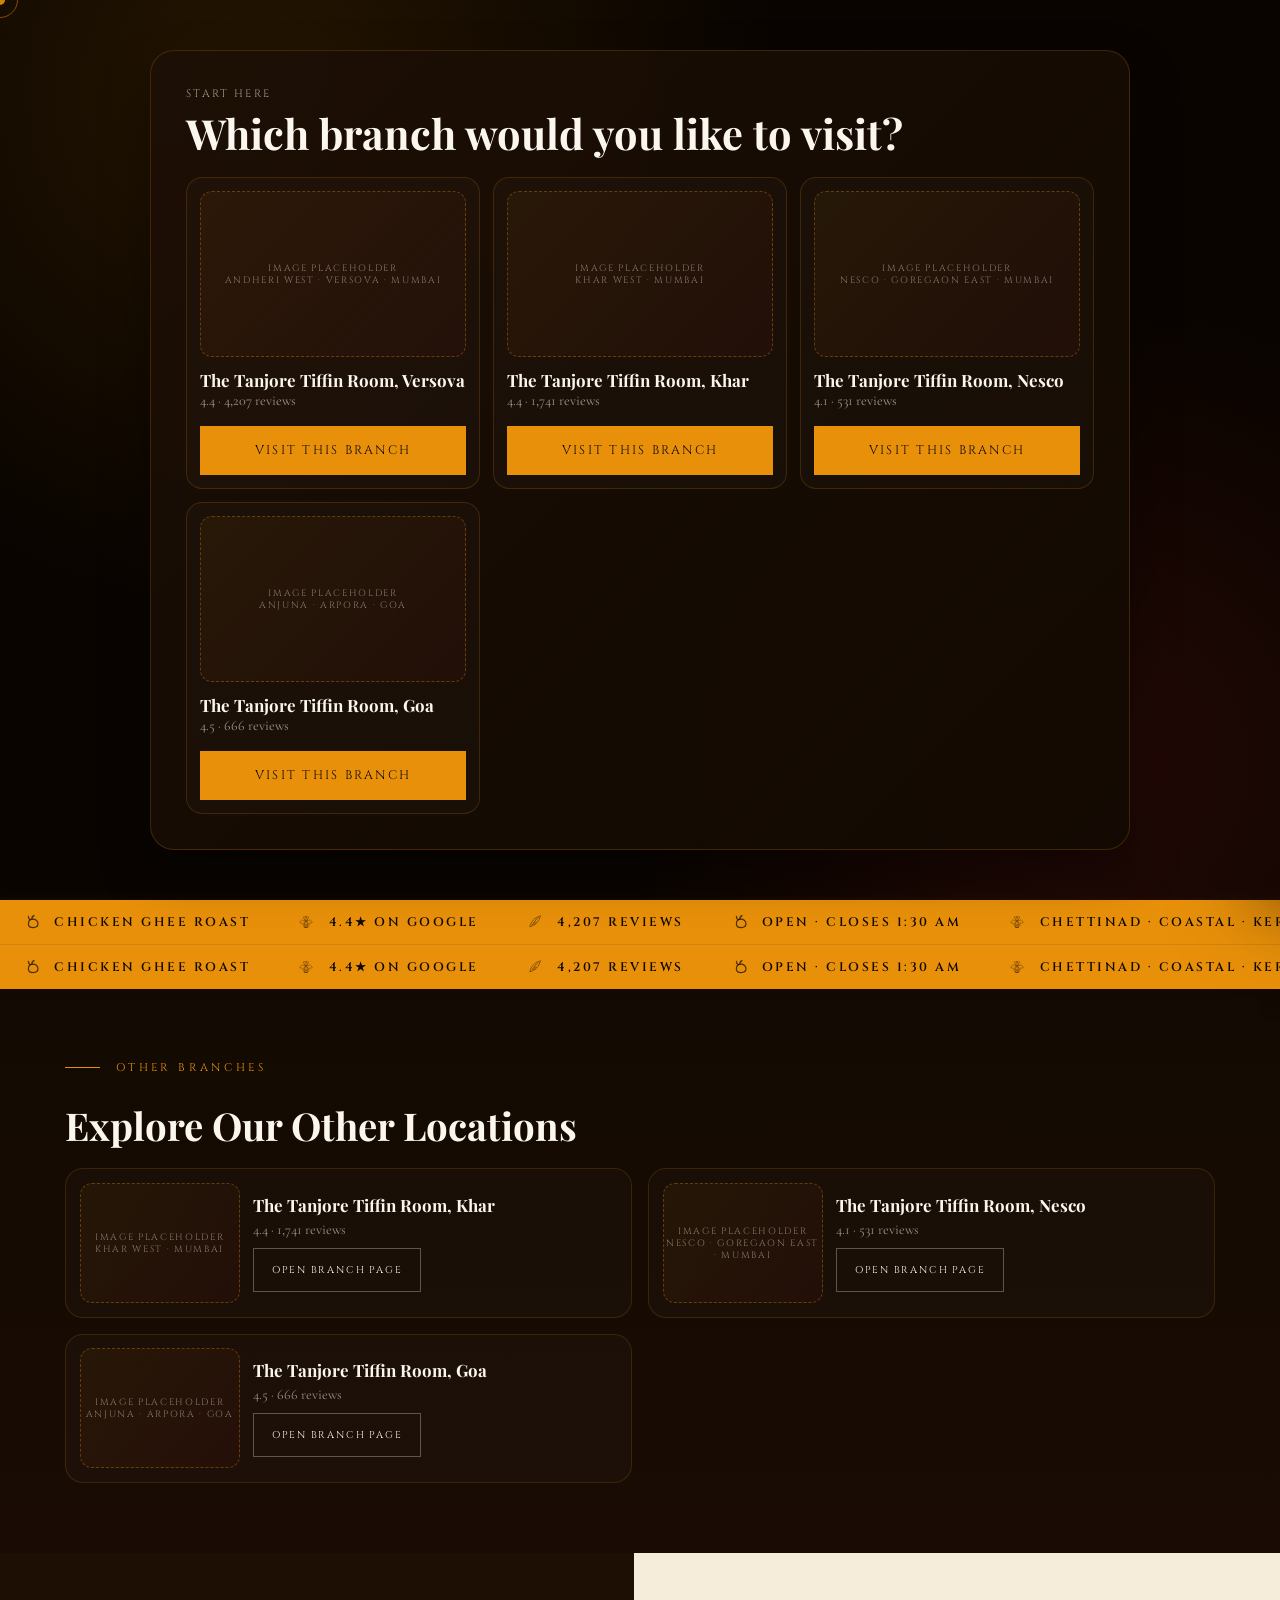
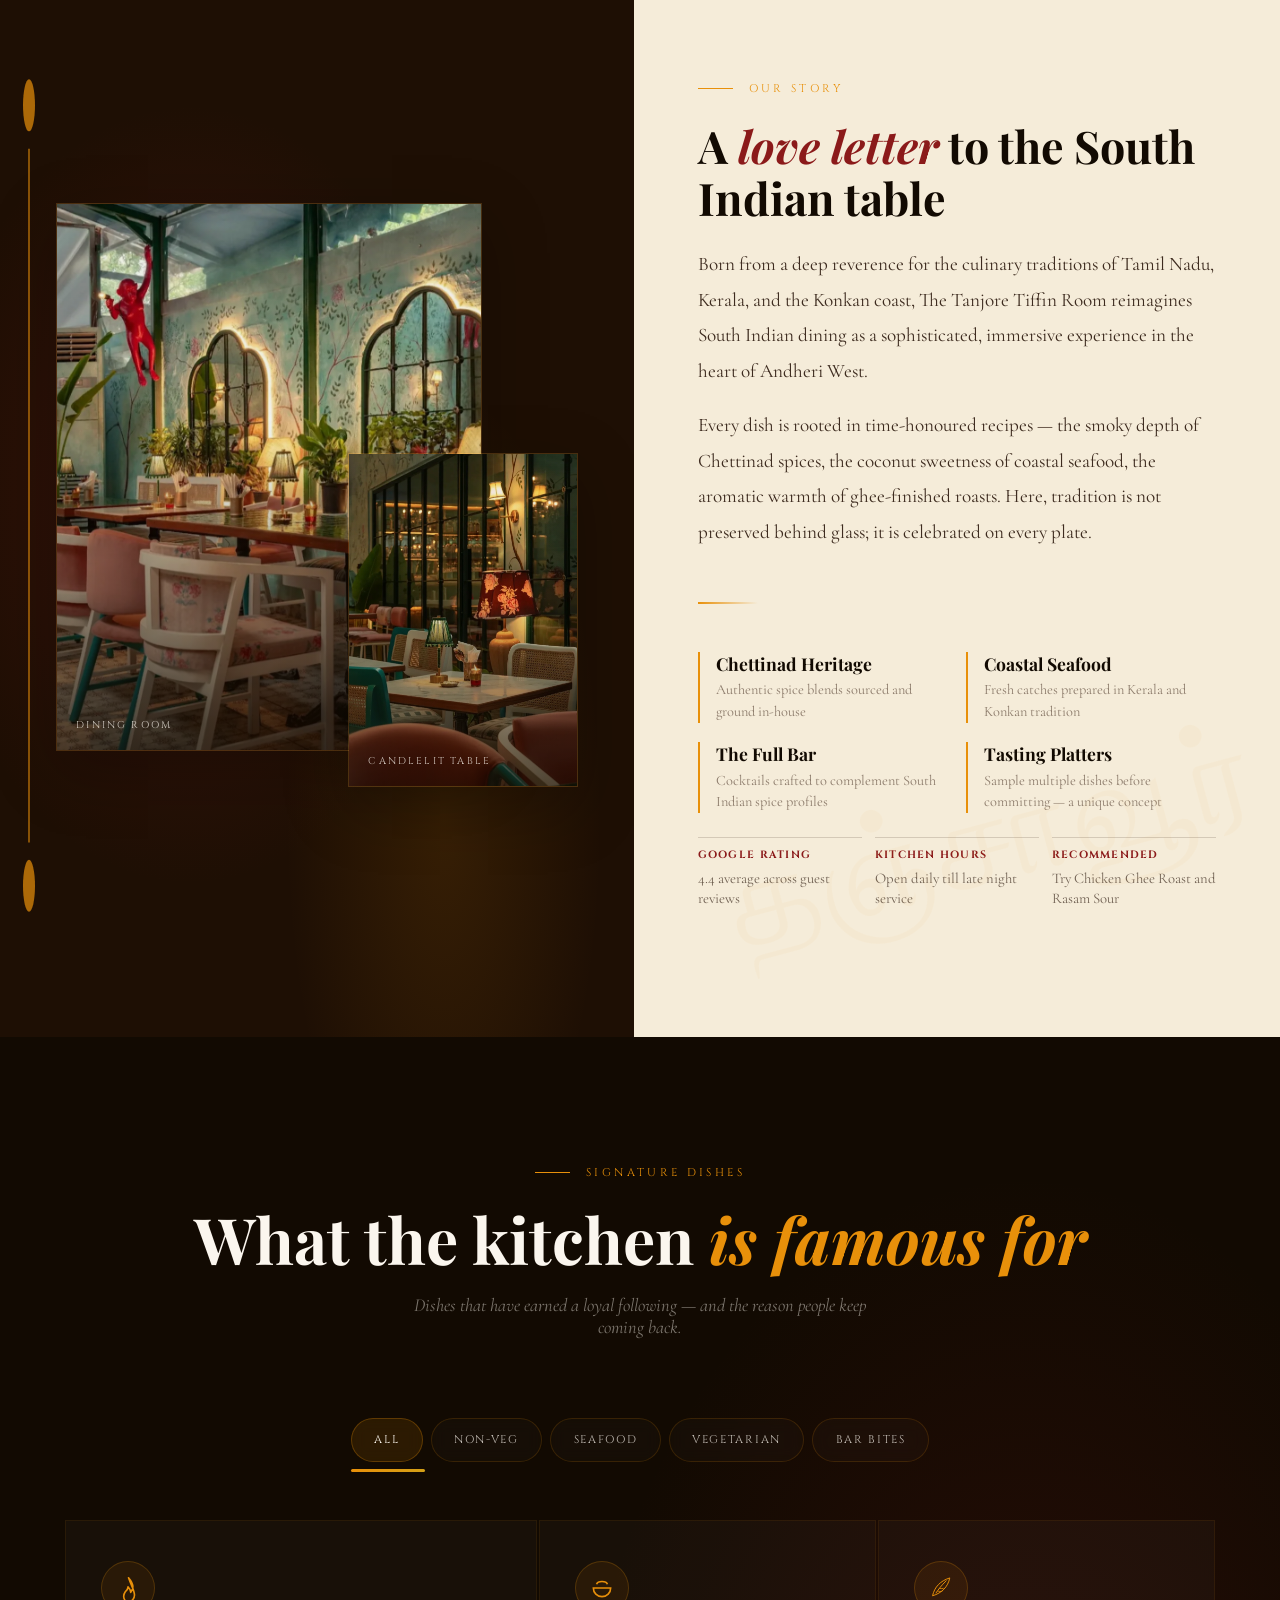
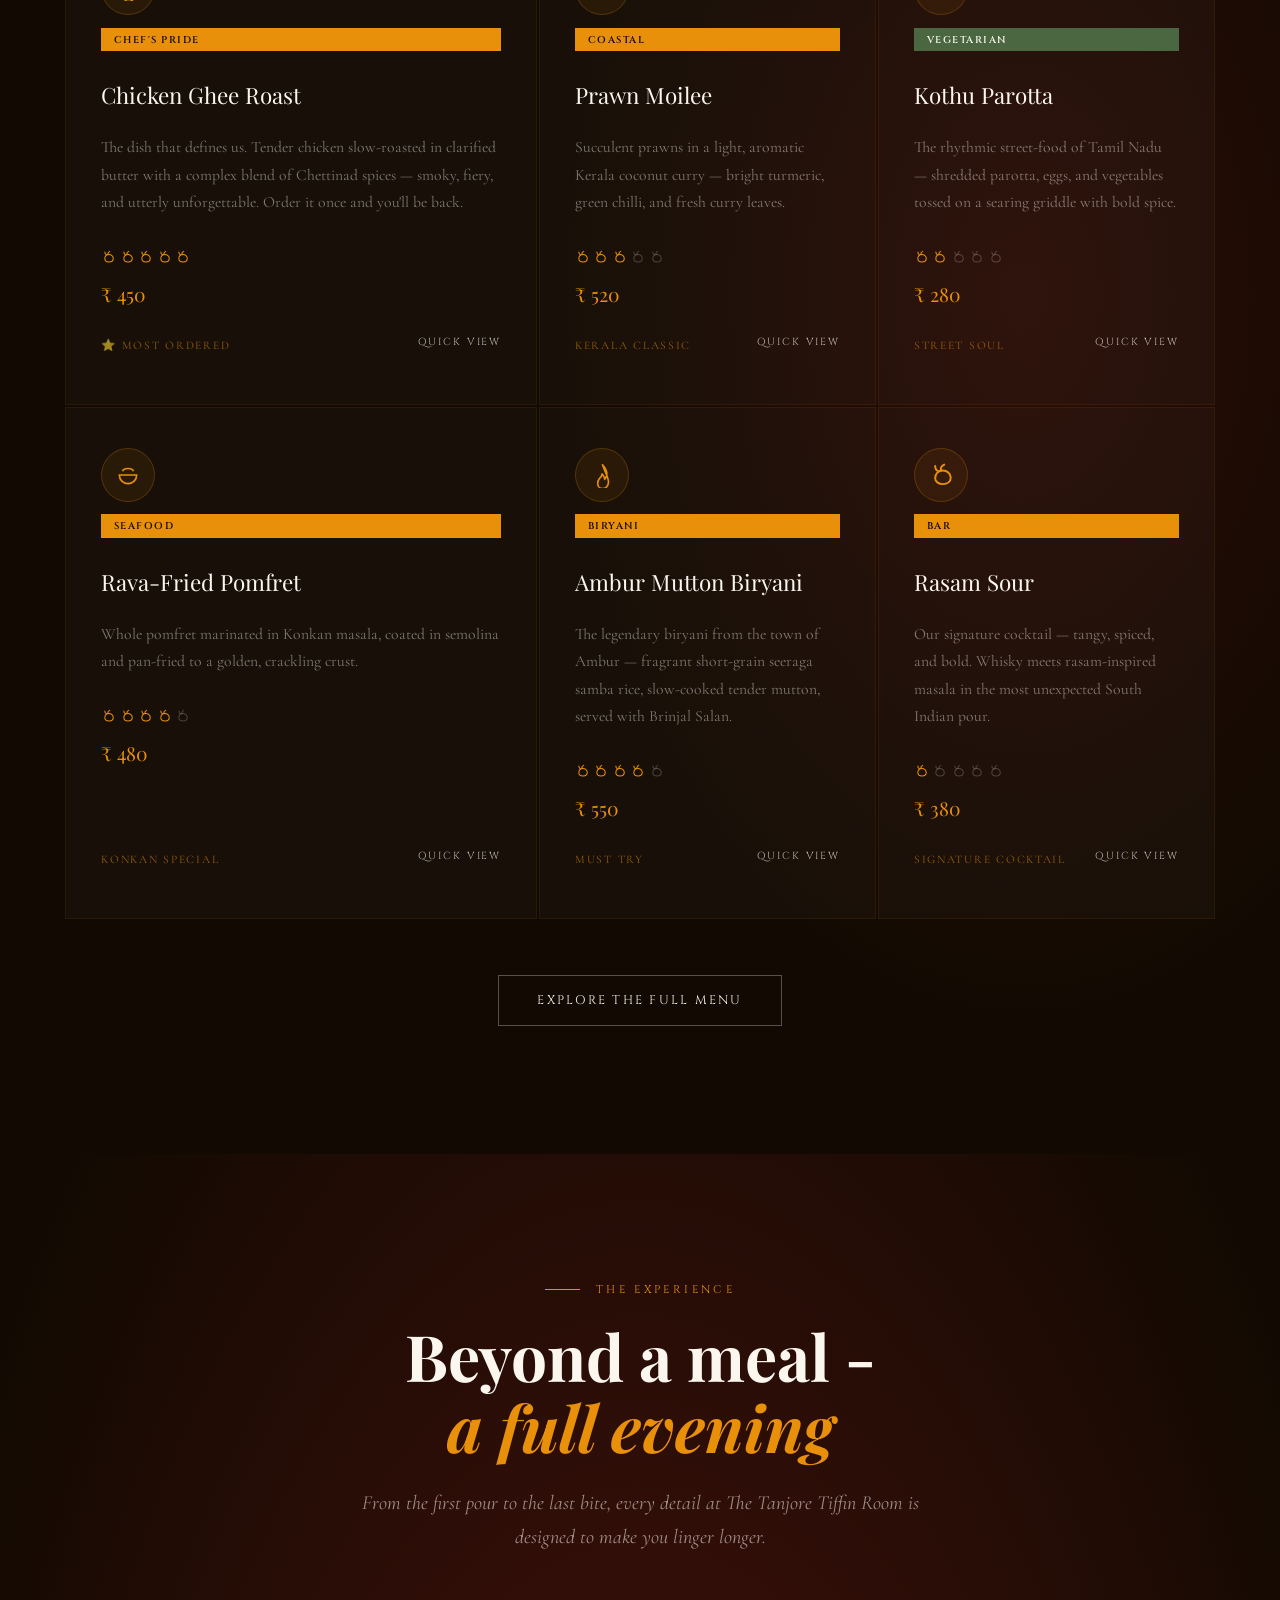
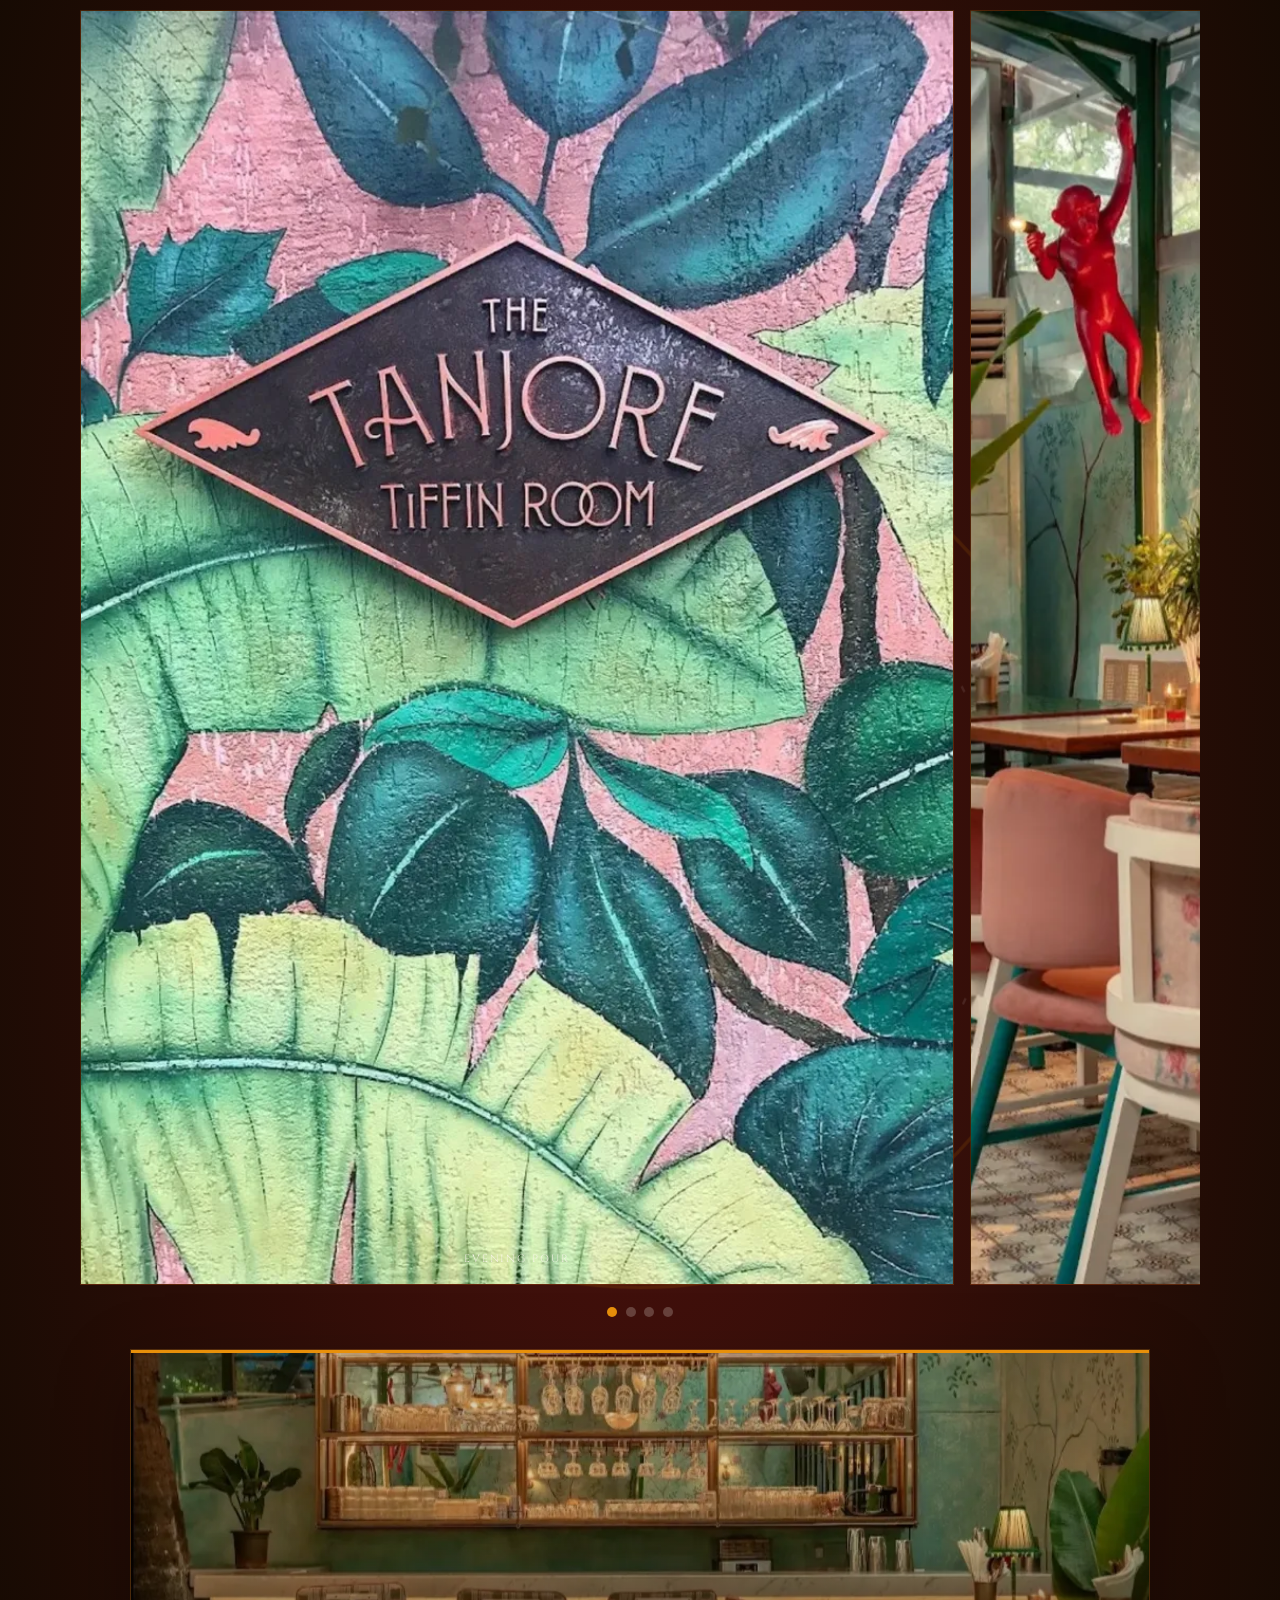
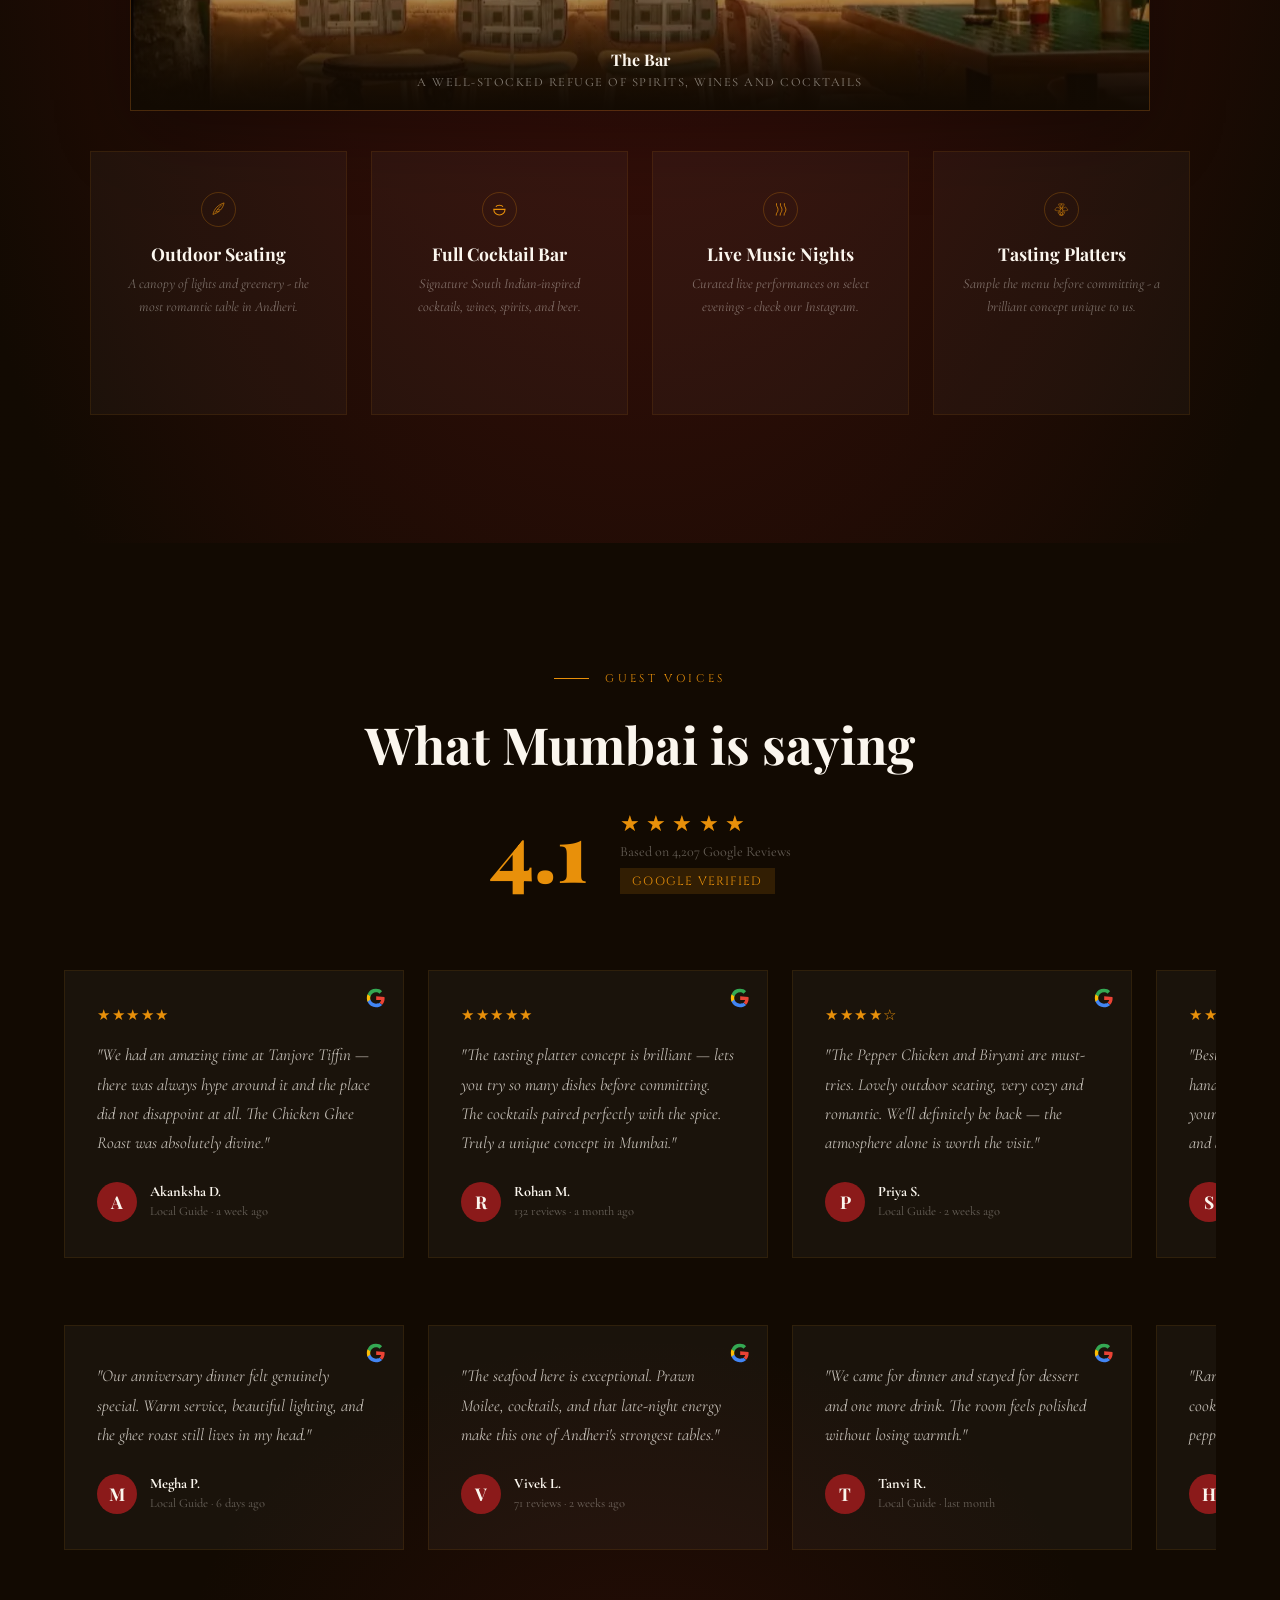
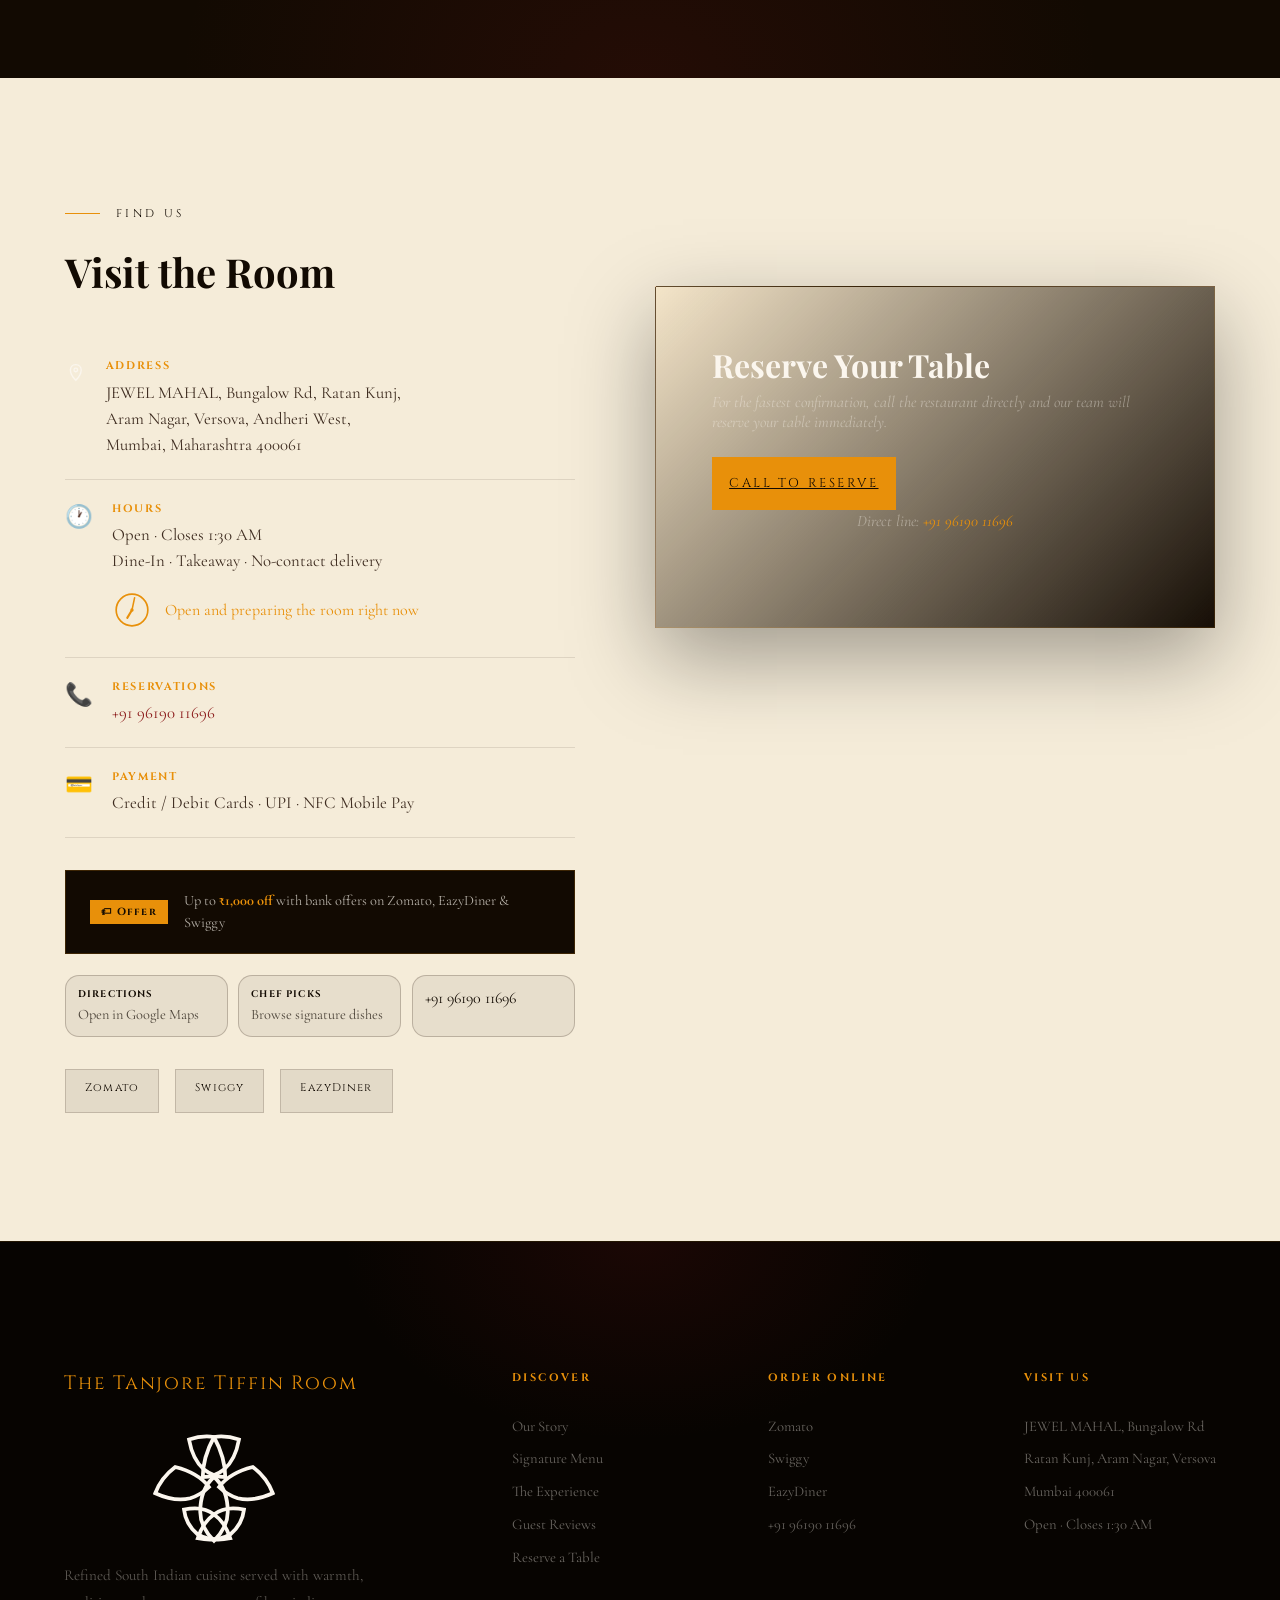
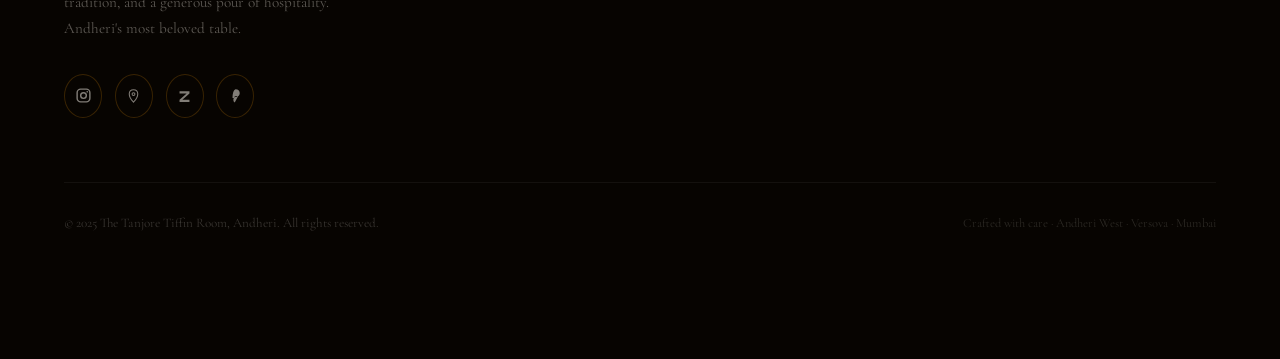
==== commit e6c6a998: "Fixed Things" ====
--- a/index.html
+++ b/index.html
@@ -3889,6 +3889,182 @@
   .info-content p,
   .menu-item-desc {
     font-size: 0.85rem;
+  }
+}
+
+/* Final polish overrides */
+.hero h1 {
+  line-height: 1;
+  overflow: visible;
+}
+
+.hero-word {
+  padding-bottom: 0.08em;
+}
+
+.info-content {
+  min-width: 0;
+}
+
+.info-content p {
+  overflow-wrap: anywhere;
+}
+
+.info-icon svg {
+  width: 1.35rem;
+  height: 1.35rem;
+  display: block;
+}
+
+.story-stat-cards {
+  display: none !important;
+}
+
+.story-insights {
+  margin-top: 1.5rem;
+  display: grid;
+  grid-template-columns: repeat(3, minmax(0, 1fr));
+  gap: 0.8rem;
+}
+
+.story-insight {
+  border-top: 1px solid rgba(61,43,31,0.18);
+  padding-top: 0.65rem;
+}
+
+.story-insight strong {
+  display: block;
+  font-family: 'Cinzel', serif;
+  font-size: 0.66rem;
+  letter-spacing: 0.12em;
+  text-transform: uppercase;
+  color: var(--deep-red);
+}
+
+.story-insight span {
+  display: block;
+  margin-top: 0.35rem;
+  color: rgba(61,43,31,0.72);
+  font-size: 0.92rem;
+  line-height: 1.4;
+}
+
+.dish-card.hero-dish {
+  grid-row: auto;
+}
+
+.dish-card.hero-dish .dish-emoji {
+  font-size: 2.8rem;
+}
+
+.dish-card.hero-dish .dish-name {
+  font-size: 1.4rem;
+}
+
+.exp-photo-band {
+  max-width: min(100%, 1020px);
+}
+
+.exp-photo-band img {
+  height: clamp(220px, 30vw, 360px);
+}
+
+.exp-feat-icon {
+  display: inline-grid;
+  place-items: center;
+  width: 2.15rem;
+  height: 2.15rem;
+  margin: 0 auto 0.95rem;
+  border: 1px solid rgba(232,144,10,0.25);
+  border-radius: 999px;
+  color: var(--saffron);
+  font-size: 0;
+}
+
+.exp-feat-icon svg {
+  width: 1.05rem;
+  height: 1.05rem;
+}
+
+.float-btn svg {
+  width: 22px;
+  height: 22px;
+}
+
+.scroll-ring {
+  display: none !important;
+}
+
+@media (max-width: 960px) {
+  .hero-content {
+    width: 100%;
+    max-width: 560px;
+    margin: 0 auto;
+    text-align: center;
+  }
+
+  .hero-eyebrow {
+    justify-content: center;
+  }
+
+  .hero-tagline {
+    margin-left: auto;
+    margin-right: auto;
+    border-left: none;
+    border-top: 1px solid rgba(232,144,10,0.22);
+    padding-left: 0;
+    padding-top: 1rem;
+    max-width: 540px;
+  }
+
+  .hero-ctas {
+    justify-content: center;
+  }
+}
+
+@media (max-width: 768px) {
+  .hero-shell {
+    grid-template-columns: 1fr;
+    justify-items: center;
+  }
+
+  .hero-content {
+    max-width: 520px;
+  }
+
+  .hero h1 {
+    font-size: clamp(2.7rem, 11.8vw, 4.1rem);
+    line-height: 1.02;
+  }
+
+  .hero-ctas a {
+    width: min(100%, 330px);
+  }
+
+  .info-item {
+    display: grid;
+    grid-template-columns: 30px minmax(0, 1fr);
+    gap: 0.75rem;
+    align-items: start;
+  }
+
+  .story-insights {
+    grid-template-columns: 1fr;
+  }
+
+  .mobile-action-bar a {
+    text-align: center;
+    justify-content: center;
+  }
+}
+
+@media (max-width: 480px) {
+  .hero h1 {
+    font-size: clamp(2.35rem, 12.2vw, 3.2rem);
+  }
+
+  .exp-photo-band img {
+    height: 185px;
   }
 }
 
@@ -3953,6 +4129,10 @@
   <symbol id="icon-arrow-up" viewBox="0 0 24 24">
     <path d="M12 19V5M6 11l6-6 6 6" fill="none" stroke="currentColor" stroke-width="2.4" stroke-linecap="round" stroke-linejoin="round"/>
   </symbol>
+  <symbol id="icon-message" viewBox="0 0 24 24">
+    <path d="M4 5.5h16v10.2H9.4L4 19.5V5.5Z" fill="none" stroke="currentColor" stroke-width="1.8" stroke-linejoin="round"/>
+    <path d="M8 9.4h8M8 12.5h5.4" fill="none" stroke="currentColor" stroke-width="1.8" stroke-linecap="round"/>
+  </symbol>
   <symbol id="icon-steam" viewBox="0 0 64 64">
     <path d="M16 54c-1-10 7-10 7-21s-8-11-6-23" fill="none" stroke="currentColor" stroke-width="3" stroke-linecap="round"/>
     <path d="M31 54c-1-10 7-10 7-21s-8-11-6-23" fill="none" stroke="currentColor" stroke-width="3" stroke-linecap="round"/>
@@ -3990,7 +4170,7 @@
 <!-- Floating CTA -->
 <div class="float-cta">
   <div class="float-label">Reserve a Table</div>
-  <a class="float-btn" href="tel:09619011696" title="Call to reserve">📞</a>
+  <a class="float-btn" href="#" title="Message us"><svg aria-hidden="true"><use href="#icon-message"></use></svg></a>
 </div>
 
 <!-- Mobile Drawer Backdrop -->
@@ -4148,7 +4328,7 @@
 
 <!-- STORY / ABOUT -->
 <section class="story" id="story">
-<div class="story-visual">
+  <div class="story-visual">
   <div class="story-visual-bg"></div>
   <div class="story-gallery">
     <figure class="story-photo story-photo-main reveal-left">
@@ -4159,20 +4339,6 @@
       <img src="[data-uri]" alt="Candlelit table at The Tanjore Tiffin Room">
       <figcaption>Candlelit Table</figcaption>
     </figure>
-  </div>
-  <div class="story-stat-cards">
-    <div class="story-stat reveal" style="transition-delay:0.2s">
-      <strong>4,207+</strong>
-      <span>Google Reviews</span>
-    </div>
-    <div class="story-stat reveal" style="transition-delay:0.35s">
-      <strong>4.4 ★</strong>
-      <span>Average Rating</span>
-    </div>
-    <div class="story-stat reveal" style="transition-delay:0.5s">
-      <strong>1:30 AM</strong>
-      <span>Last Orders</span>
-    </div>
   </div>
 </div>
 <div class="story-text reveal-right">
@@ -4200,6 +4366,20 @@
         <span>Sample multiple dishes before committing — a unique concept</span>
       </div>
     </div>
+    <div class="story-insights reveal">
+      <div class="story-insight">
+        <strong>Google Rating</strong>
+        <span>4.4 average across guest reviews</span>
+      </div>
+      <div class="story-insight">
+        <strong>Kitchen Hours</strong>
+        <span>Open daily till late night service</span>
+      </div>
+      <div class="story-insight">
+        <strong>Recommended</strong>
+        <span>Try Chicken Ghee Roast and Rasam Sour</span>
+      </div>
+    </div>
   </div>
 </section>
 
@@ -4220,7 +4400,7 @@
   </div>
   <div class="dishes-grid">
     <!-- Hero card -->
-    <div class="dish-card hero-dish reveal" data-category="non-veg" data-spice="5" data-type="nonveg" data-whatsapp="Chicken Ghee Roast">
+    <div class="dish-card reveal" data-category="non-veg" data-spice="5" data-type="nonveg" data-whatsapp="Chicken Ghee Roast">
       <span class="dish-emoji">🍗</span>
       <div class="dish-badge">Chef's Pride</div>
       <div class="dish-name">Chicken Ghee Roast</div>
@@ -4297,22 +4477,22 @@
     </figure>
     <div class="exp-features">
       <div class="exp-feat reveal">
-        <span class="exp-feat-icon">🌿</span>
+        <span class="exp-feat-icon"><svg aria-hidden="true"><use href="#icon-banana-leaf"></use></svg></span>
         <h4>Outdoor Seating</h4>
         <p>A canopy of lights and greenery - the most romantic table in Andheri.</p>
       </div>
       <div class="exp-feat reveal reveal-delay-1">
-        <span class="exp-feat-icon">🍸</span>
+        <span class="exp-feat-icon"><svg aria-hidden="true"><use href="#icon-bowl"></use></svg></span>
         <h4>Full Cocktail Bar</h4>
         <p>Signature South Indian-inspired cocktails, wines, spirits, and beer.</p>
       </div>
       <div class="exp-feat reveal reveal-delay-2">
-        <span class="exp-feat-icon">🎶</span>
+        <span class="exp-feat-icon"><svg aria-hidden="true"><use href="#icon-steam"></use></svg></span>
         <h4>Live Music Nights</h4>
         <p>Curated live performances on select evenings - check our Instagram.</p>
       </div>
       <div class="exp-feat reveal reveal-delay-3">
-        <span class="exp-feat-icon">🧾</span>
+        <span class="exp-feat-icon"><svg aria-hidden="true"><use href="#icon-lotus"></use></svg></span>
         <h4>Tasting Platters</h4>
         <p>Sample the menu before committing - a brilliant concept unique to us.</p>
       </div>
@@ -4505,64 +4685,9 @@
     </div>
     <div class="reservation-box reveal-right">
       <h3>Reserve Your Table</h3>
-      <p>Reservations recommended. We look forward to hosting you.</p>
-      <div class="form-row">
-        <div class="form-group">
-          <label>Your Name</label>
-          <input type="text" placeholder="Full name">
-        </div>
-        <div class="form-group">
-          <label>Phone</label>
-          <input type="tel" placeholder="+91 00000 00000">
-        </div>
-      </div>
-      <div class="form-row">
-        <div class="form-group">
-          <label>Date</label>
-          <input type="date" id="reserveDate">
-        </div>
-        <div class="form-group">
-          <label>Time</label>
-          <select>
-            <option>12:00 PM</option>
-            <option>1:00 PM</option>
-            <option>2:00 PM</option>
-            <option>6:00 PM</option>
-            <option>7:00 PM</option>
-            <option>8:00 PM</option>
-            <option selected>9:00 PM</option>
-            <option>10:00 PM</option>
-            <option>11:00 PM</option>
-          </select>
-        </div>
-      </div>
-      <div class="form-row">
-        <div class="form-group">
-          <label>Guests</label>
-          <select>
-            <option>1 Guest</option>
-            <option selected>2 Guests</option>
-            <option>3 Guests</option>
-            <option>4 Guests</option>
-            <option>5–8 Guests</option>
-            <option>Large Group (9+)</option>
-          </select>
-        </div>
-        <div class="form-group">
-          <label>Occasion</label>
-          <select>
-            <option>Regular Dining</option>
-            <option>Birthday</option>
-            <option>Anniversary</option>
-            <option>Business Dinner</option>
-            <option>Date Night</option>
-            <option>Celebration</option>
-          </select>
-        </div>
-      </div>
-      <button class="reserve-btn" id="reserveBtn" type="button">Confirm Reservation</button>
-      <div class="reserve-feedback" id="reserveFeedback" aria-live="polite"></div>
-      <p class="reserve-note">Or call us: <a href="tel:09619011696" id="reservePhoneLink">+91 96190 11696</a></p>
+      <p>For the fastest confirmation, call the restaurant directly and our team will reserve your table immediately.</p>
+      <a class="reserve-btn" id="reserveCallCta" href="tel:09619011696">Call to Reserve</a>
+      <p class="reserve-note">Direct line: <a href="tel:09619011696" id="reservePhoneLink">+91 96190 11696</a></p>
     </div>
   </div>
 </section>
@@ -4678,6 +4803,22 @@
   const coarsePointer = window.matchMedia('(pointer: coarse)').matches;
   const finePointer = window.matchMedia('(hover: hover) and (pointer: fine)').matches;
   const branchCatalog = {
+    versova: {
+      key: 'versova',
+      name: 'The Tanjore Tiffin Room, Versova',
+      cityLine: 'Andheri West · Versova · Mumbai',
+      heroLocation: 'Andheri West · Versova · Mumbai',
+      heroStatus: '<strong>Open</strong> · Closes 1:30 AM',
+      rating: 4.4,
+      reviewCount: 4207,
+      addressHtml: 'JEWEL MAHAL, Bungalow Rd, Ratan Kunj,<br>Aram Nagar, Versova, Andheri West,<br>Mumbai, Maharashtra 400061',
+      footerAddress: ['JEWEL MAHAL, Bungalow Rd', 'Ratan Kunj, Aram Nagar, Versova', 'Mumbai 400061', 'Open · Closes 1:30 AM'],
+      hoursHtml: 'Open · Closes 1:30 AM<br>Dine-In · Takeaway · No-contact delivery',
+      phoneDisplay: '+91 96190 11696',
+      phoneTel: '9619011696',
+      mapQuery: 'JEWEL MAHAL Bungalow Road Ratan Kunj Aram Nagar Versova Andheri West Mumbai Maharashtra 400061',
+      orderLinks: { zomato: '#', swiggy: '#', eazydiner: '#' }
+    },
     khar: {
       key: 'khar',
       name: 'The Tanjore Tiffin Room, Khar',
@@ -4729,7 +4870,7 @@
   };
   const branchFromURL = new URLSearchParams(window.location.search).get('branch');
   const hasChosenBranch = Boolean(branchFromURL && branchCatalog[branchFromURL]);
-  const activeBranchKey = hasChosenBranch ? branchFromURL : 'khar';
+  const activeBranchKey = hasChosenBranch ? branchFromURL : 'versova';
   const activeBranch = branchCatalog[activeBranchKey];
   const getBranchMapLink = branch =>
     `https://www.google.com/maps/search/?api=1&query=${encodeURIComponent(branch.mapQuery)}`;
@@ -4905,6 +5046,7 @@
     const hoursText = document.getElementById('branchHoursText');
     const infoPhone = document.getElementById('branchInfoPhone');
     const reservePhone = document.getElementById('reservePhoneLink');
+    const reserveCallCta = document.getElementById('reserveCallCta');
     const drawerPhone = document.getElementById('drawerPhoneLink');
     const groupPhone = document.getElementById('branchGroupPhone');
     const directionsLink = document.getElementById('branchDirectionsLink');
@@ -4929,6 +5071,7 @@
       link.href = `tel:${activeBranch.phoneTel}`;
       link.textContent = activeBranch.phoneDisplay;
     });
+    if (reserveCallCta) reserveCallCta.href = `tel:${activeBranch.phoneTel}`;
     if (drawerPhone) {
       drawerPhone.href = `tel:${activeBranch.phoneTel}`;
       drawerPhone.innerHTML = `📞 &nbsp;${activeBranch.phoneDisplay}`;
@@ -5164,19 +5307,6 @@
   const initNavAndProgress = () => {
     const nav = document.getElementById('nav');
     const navProgress = document.getElementById('navProgress');
-    const ring = document.createElement('button');
-    ring.className = 'scroll-ring';
-    ring.type = 'button';
-    ring.setAttribute('aria-label', 'Scroll back to top');
-    ring.innerHTML = `
-      <svg viewBox="0 0 52 52" aria-hidden="true">
-        <circle class="ring-bg" cx="26" cy="26" r="21"></circle>
-        <circle class="ring-fg" cx="26" cy="26" r="21"></circle>
-      </svg>
-      <span class="ring-arrow">${useIcon('icon-arrow-up')}</span>
-    `;
-    if (!document.querySelector('.scroll-ring')) document.body.appendChild(ring);
-
     const backToTop = document.createElement('button');
     backToTop.className = 'back-to-top';
     backToTop.type = 'button';
@@ -5184,26 +5314,17 @@
     backToTop.innerHTML = useIcon('icon-arrow-up');
     if (!document.querySelector('.back-to-top')) document.body.appendChild(backToTop);
 
-    const ringPath = ring.querySelector('.ring-fg');
-    const radius = 21;
-    const circumference = 2 * Math.PI * radius;
-
-    ringPath.style.strokeDasharray = `${circumference}`;
-    ringPath.style.strokeDashoffset = `${circumference}`;
-
     const updateScrollUI = () => {
       const maxScroll = document.documentElement.scrollHeight - window.innerHeight;
       const progress = maxScroll > 0 ? window.scrollY / maxScroll : 0;
       nav?.classList.toggle('scrolled', window.scrollY > 80);
       if (navProgress) navProgress.style.transform = `scaleX(${progress})`;
-      ringPath.style.strokeDashoffset = `${circumference * (1 - progress)}`;
-      backToTop.classList.toggle('show', window.scrollY > 500 || coarsePointer);
+      backToTop.classList.toggle('show', window.scrollY > 380);
     };
 
     window.addEventListener('scroll', updateScrollUI, { passive: true });
     updateScrollUI();
 
-    ring.addEventListener('click', () => smoothScrollTo(0));
     backToTop.addEventListener('click', () => smoothScrollTo(0));
   };
 
@@ -5572,16 +5693,7 @@
   };
 
   const initReserve = () => {
-    const reserveDate = document.getElementById('reserveDate');
-    const reserveBtn = document.getElementById('reserveBtn');
-    const reserveFeedback = document.getElementById('reserveFeedback');
     const infoItems = [...document.querySelectorAll('.info-item')];
-
-    if (reserveDate) {
-      const today = new Date().toISOString().split('T')[0];
-      reserveDate.min = today;
-      reserveDate.value = today;
-    }
 
     infoItems.forEach((item, index) => {
       item.setAttribute('data-stagger', '');
@@ -5649,19 +5761,6 @@
     );
     infoItems.forEach(item => infoObserver.observe(item));
 
-    reserveBtn?.addEventListener('click', () => {
-      if (reserveBtn.dataset.loading === 'true') return;
-      reserveBtn.dataset.loading = 'true';
-      reserveBtn.textContent = '...';
-      reserveFeedback.textContent = 'Holding your preferred table...';
-
-      window.setTimeout(() => {
-        reserveBtn.classList.add('success');
-        reserveBtn.textContent = '✓ Reserved';
-        reserveFeedback.textContent = 'Request received. The team will contact you shortly to confirm the reservation.';
-        delete reserveBtn.dataset.loading;
-      }, 1500);
-    });
   };
 
   const initMenuOverlay = () => {
@@ -5776,7 +5875,7 @@
     const label = floatCta.querySelector('.float-label');
     if (mainButton) {
       mainButton.href = waBase;
-      mainButton.innerHTML = '💬';
+      mainButton.innerHTML = useIcon('icon-message');
       mainButton.target = '_blank';
       mainButton.rel = 'noopener';
     }
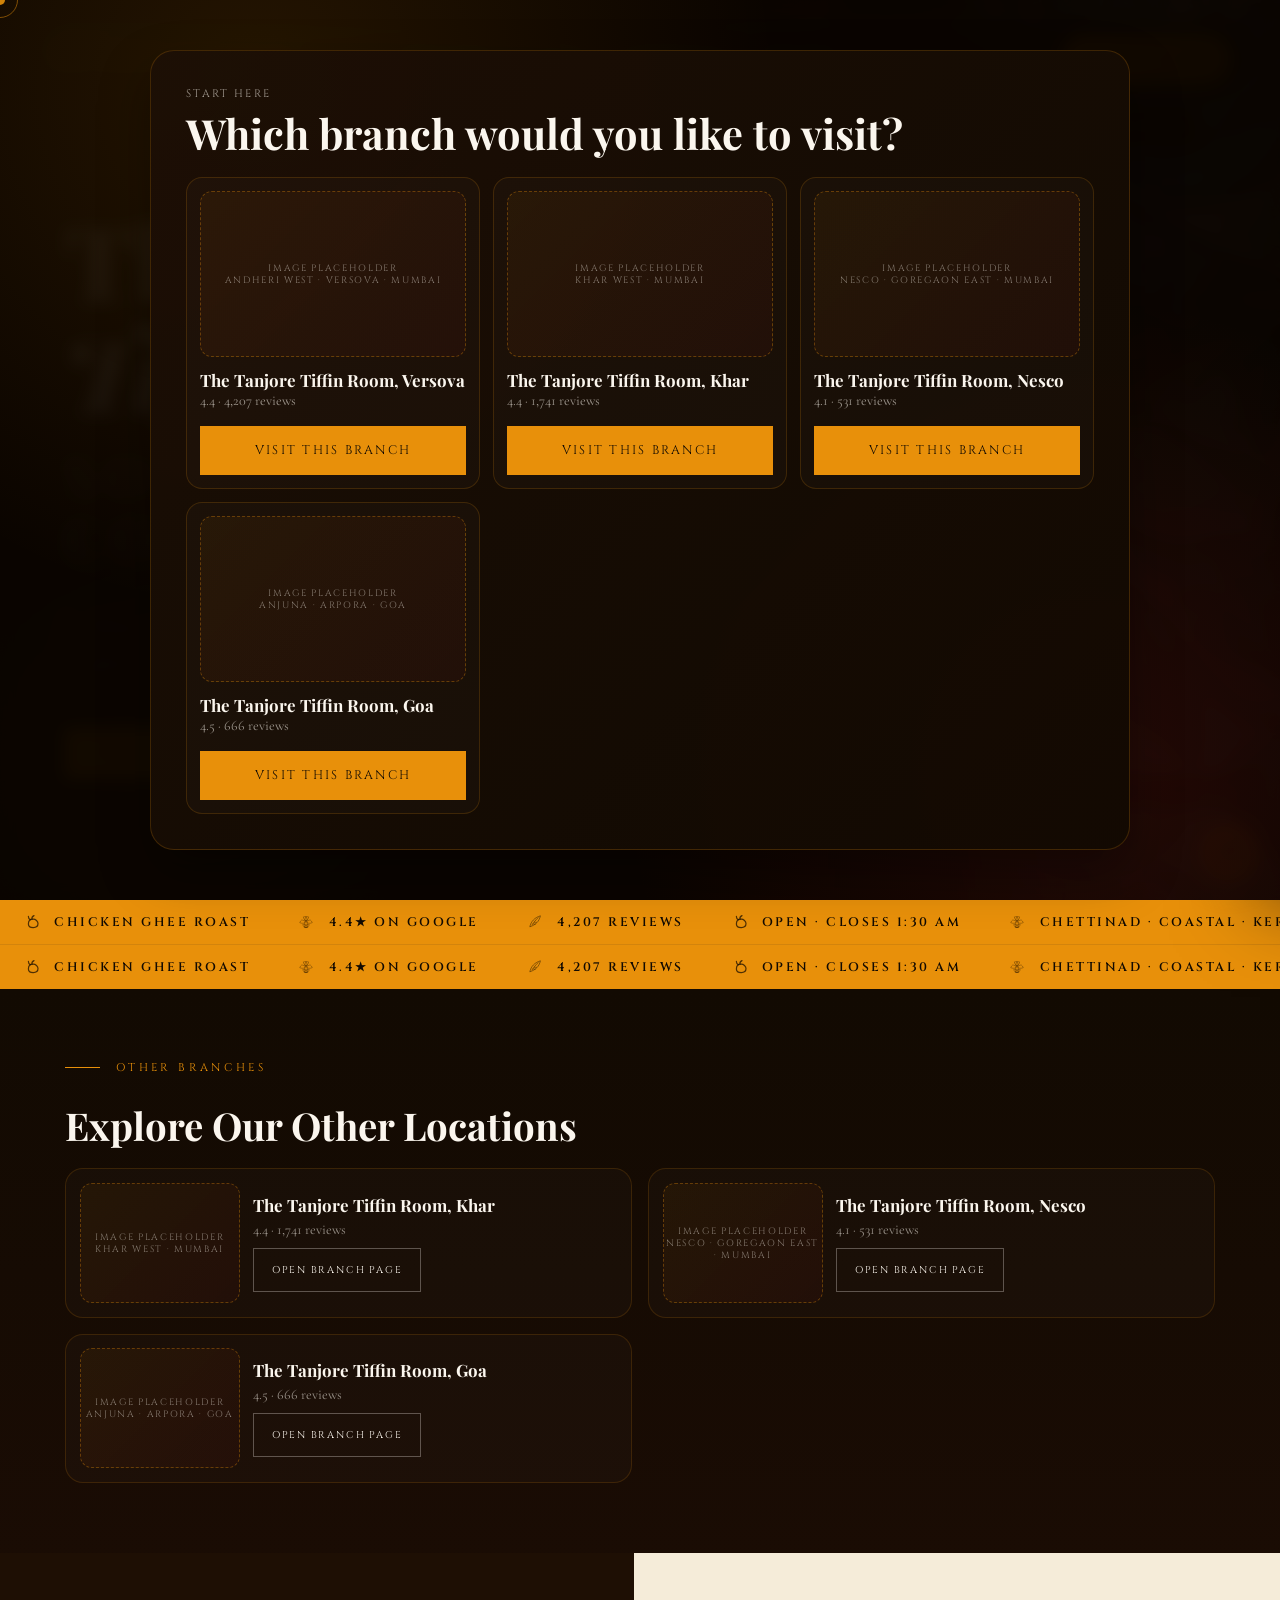
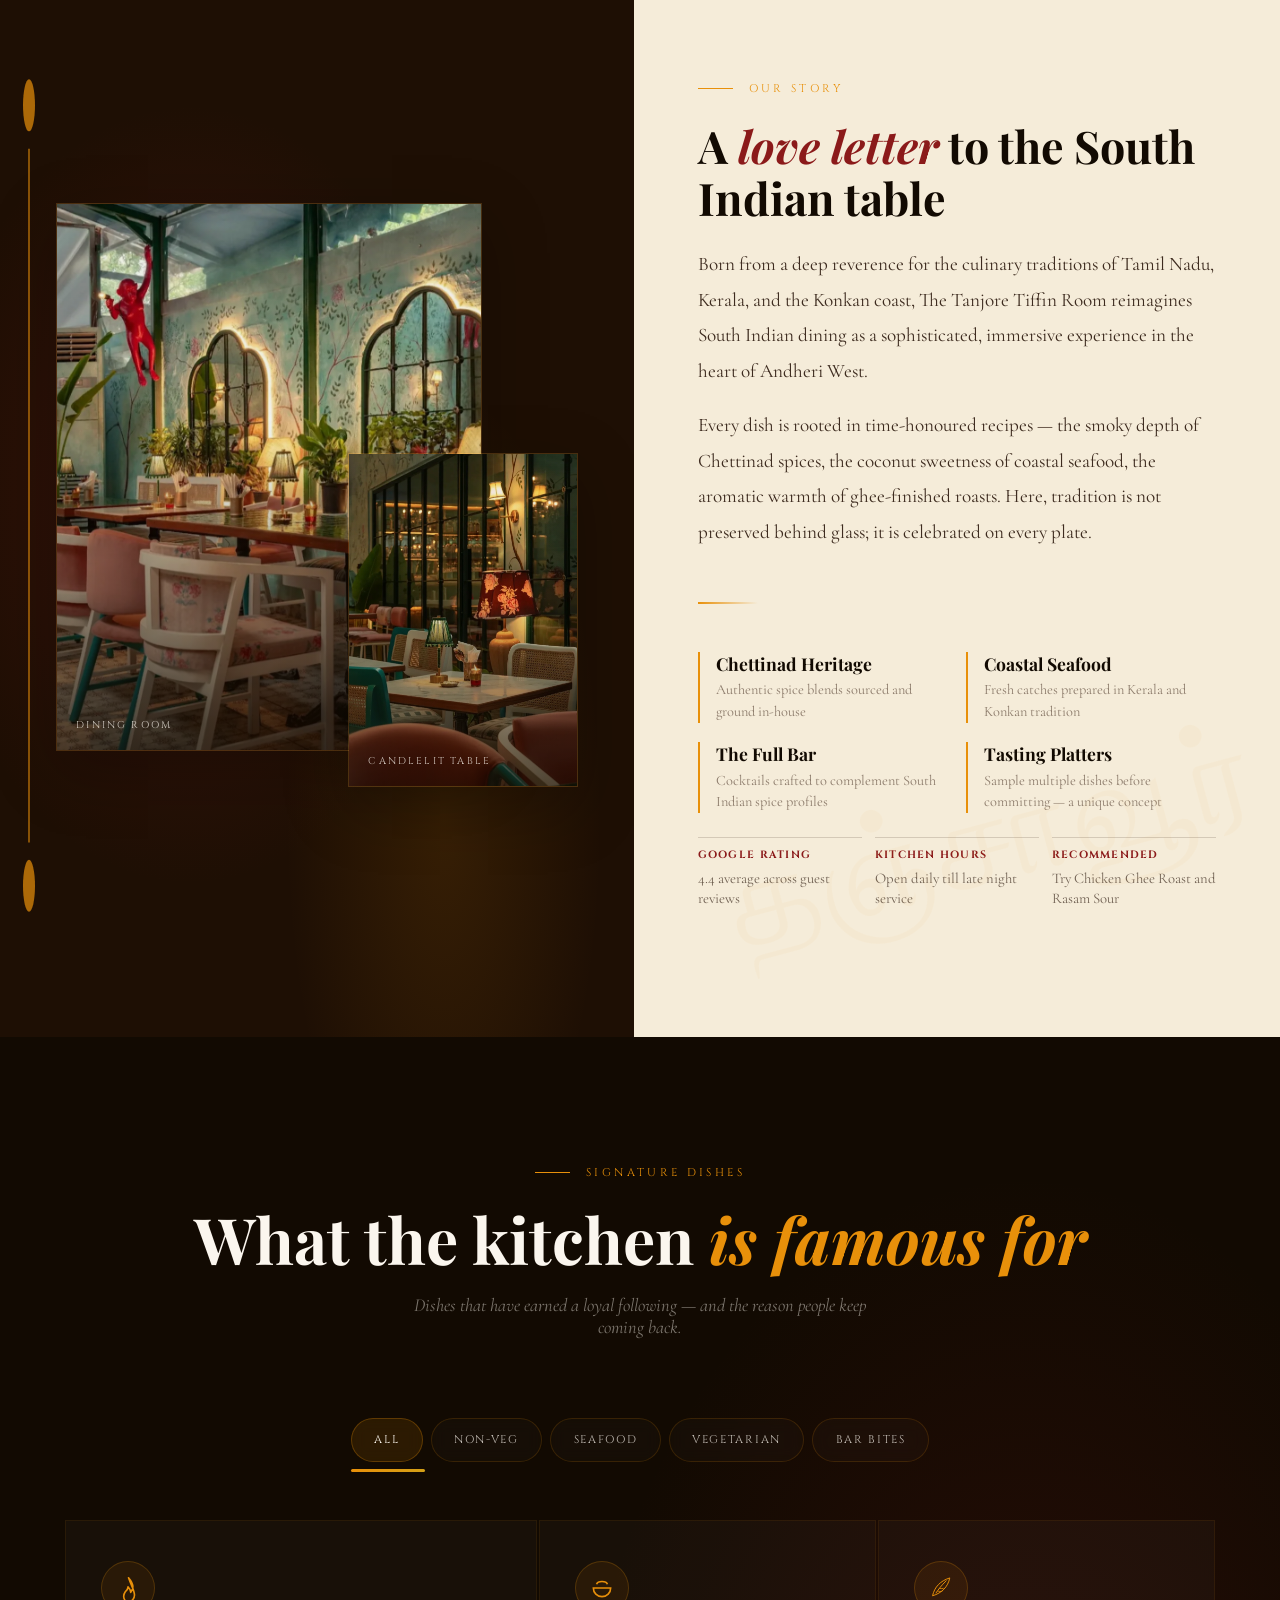
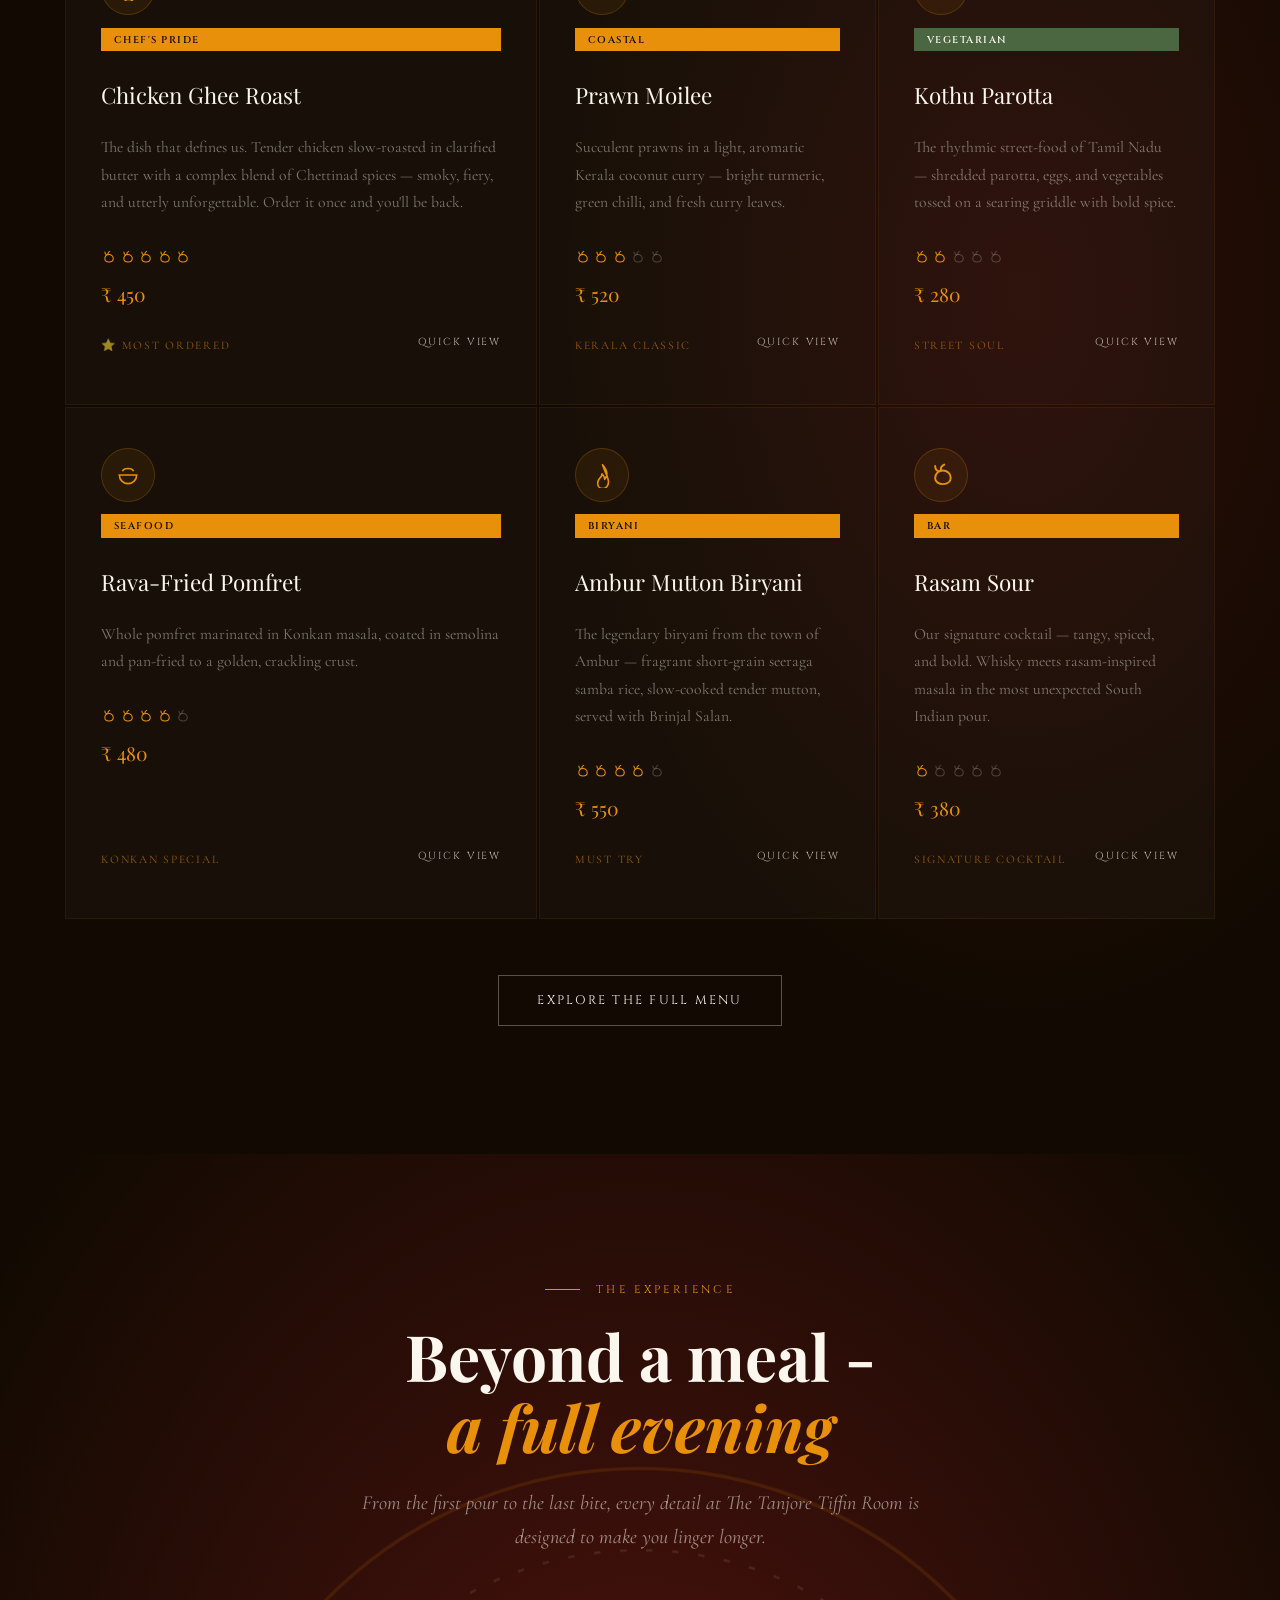
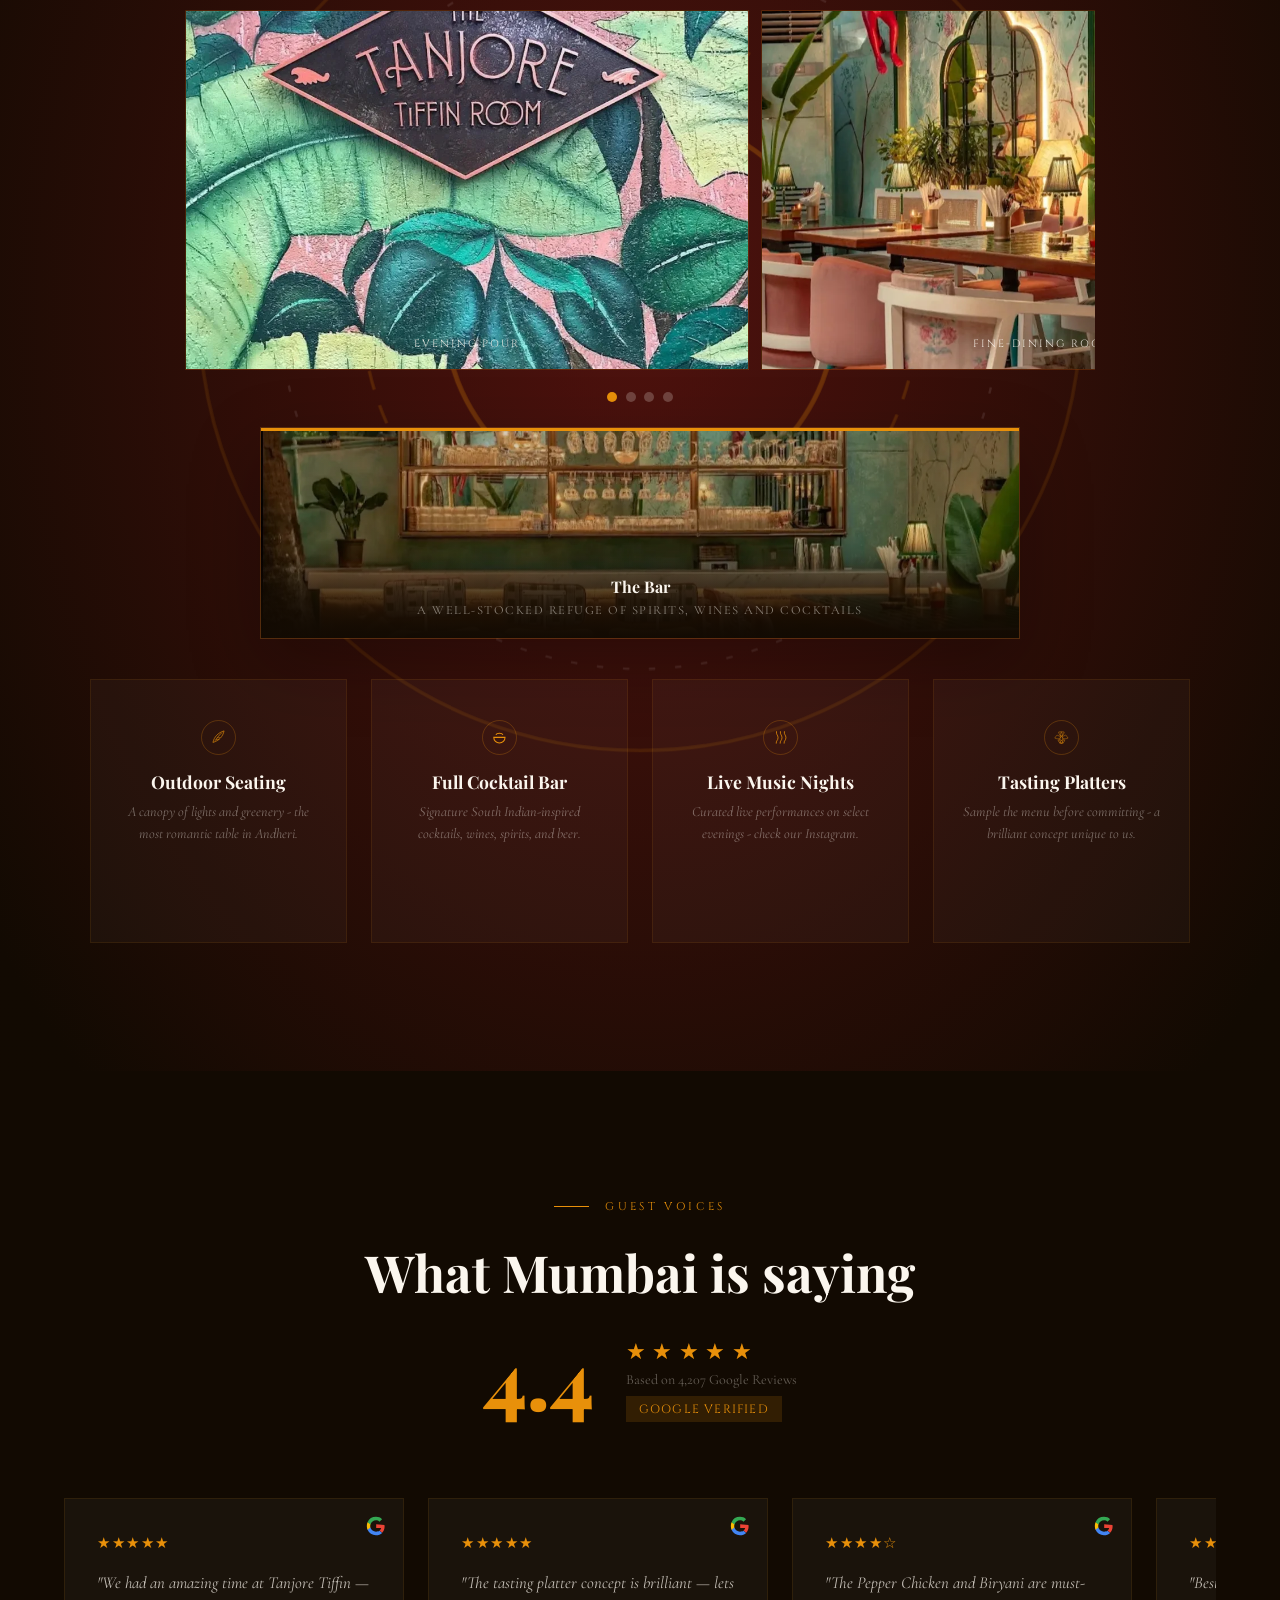
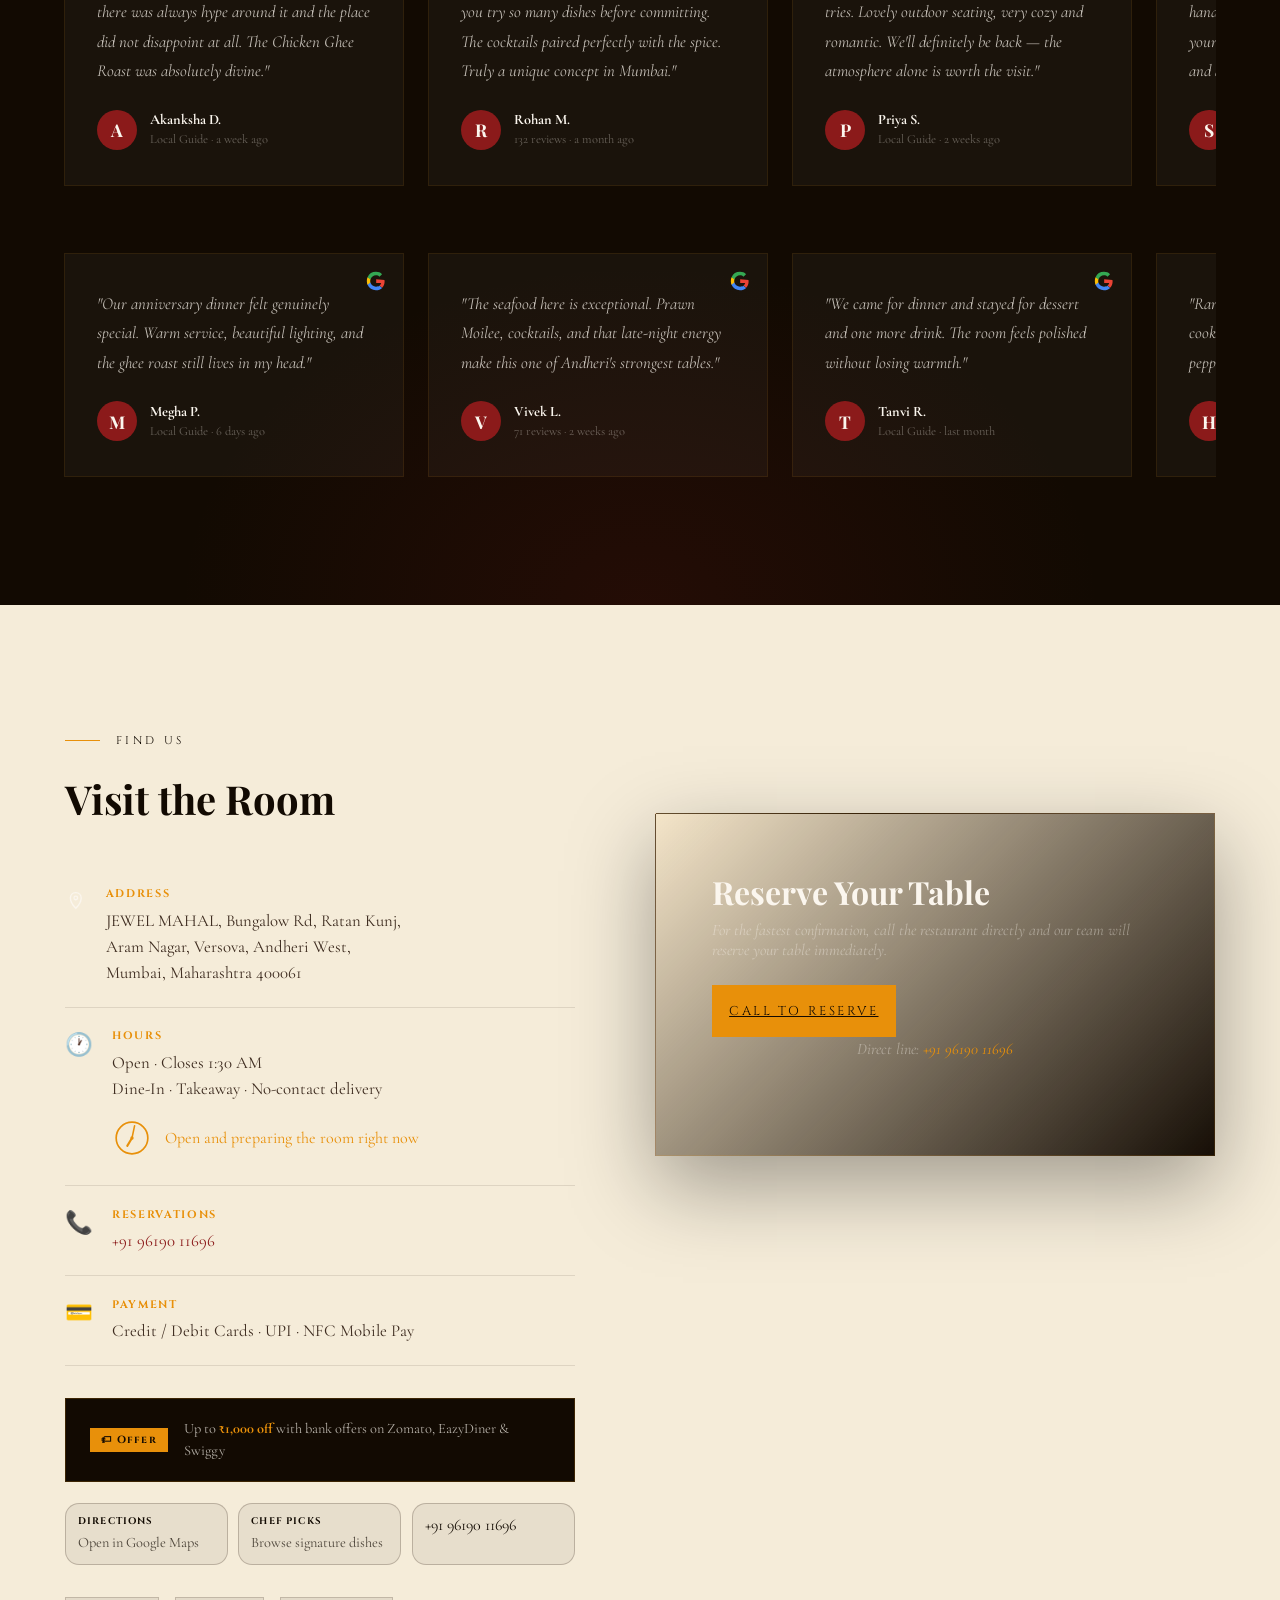
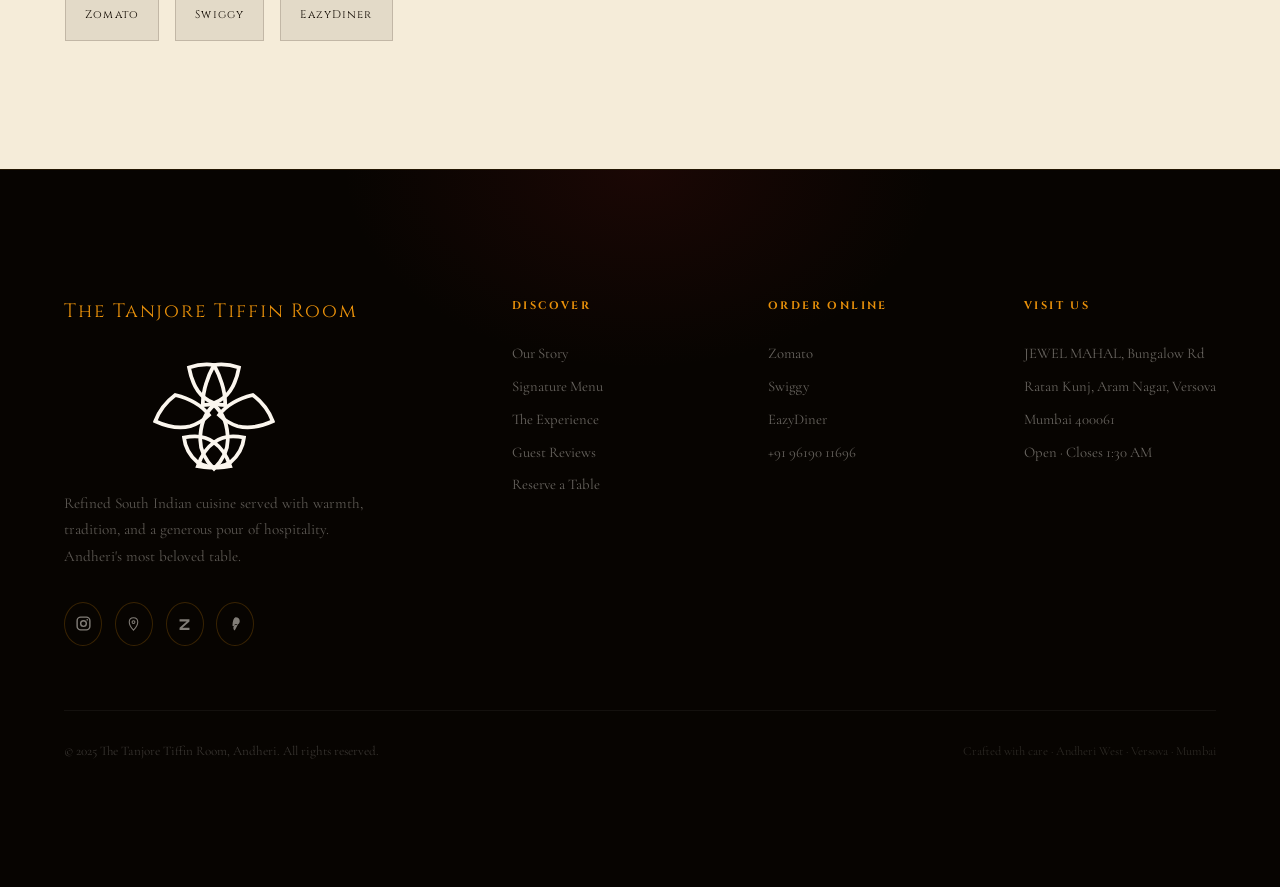
==== commit e5b0a2d4: "Fixed Things" ====
--- a/index.html
+++ b/index.html
@@ -3902,6 +3902,14 @@
   padding-bottom: 0.08em;
 }
 
+.hero-media {
+  width: min(34vw, 520px);
+}
+
+.hero-photo-card img {
+  opacity: 0.64;
+}
+
 .info-content {
   min-width: 0;
 }
@@ -3962,11 +3970,57 @@
 }
 
 .exp-photo-band {
-  max-width: min(100%, 1020px);
+  max-width: min(100%, 760px);
 }
 
 .exp-photo-band img {
-  height: clamp(220px, 30vw, 360px);
+  height: clamp(130px, 18vw, 210px);
+}
+
+.exp-slider {
+  width: min(100%, 910px);
+  margin: 0 auto 1.55rem;
+}
+
+.exp-slider-track {
+  grid-auto-columns: minmax(62%, 1fr);
+  gap: 0.75rem;
+}
+
+.exp-slide {
+  min-height: 0;
+  height: clamp(240px, 32vw, 360px);
+}
+
+.float-cta {
+  position: fixed !important;
+  right: 1.35rem;
+  bottom: 1.2rem;
+  z-index: 260;
+}
+
+.back-to-top {
+  right: calc(1.35rem + 58px + 0.85rem);
+  bottom: calc(1.2rem + 3px);
+  z-index: 258;
+}
+
+.float-label {
+  position: absolute;
+  right: 0;
+  bottom: calc(58px + 0.9rem);
+  margin: 0;
+}
+
+.float-fan {
+  position: absolute;
+  right: 0;
+  bottom: calc(58px + 0.9rem);
+}
+
+.float-cta:hover .float-label {
+  opacity: 0;
+  visibility: hidden;
 }
 
 .exp-feat-icon {
@@ -4052,6 +4106,26 @@
     grid-template-columns: 1fr;
   }
 
+  .exp-slider {
+    max-width: 100%;
+  }
+
+  .exp-slider-track {
+    grid-auto-columns: 78%;
+  }
+
+  .exp-slide {
+    height: clamp(220px, 52vw, 320px);
+  }
+
+  .exp-photo-band {
+    max-width: 100%;
+  }
+
+  .exp-photo-band img {
+    height: 155px;
+  }
+
   .mobile-action-bar a {
     text-align: center;
     justify-content: center;
@@ -4063,8 +4137,12 @@
     font-size: clamp(2.35rem, 12.2vw, 3.2rem);
   }
 
+  .exp-slide {
+    height: 220px;
+  }
+
   .exp-photo-band img {
-    height: 185px;
+    height: 118px;
   }
 }
 
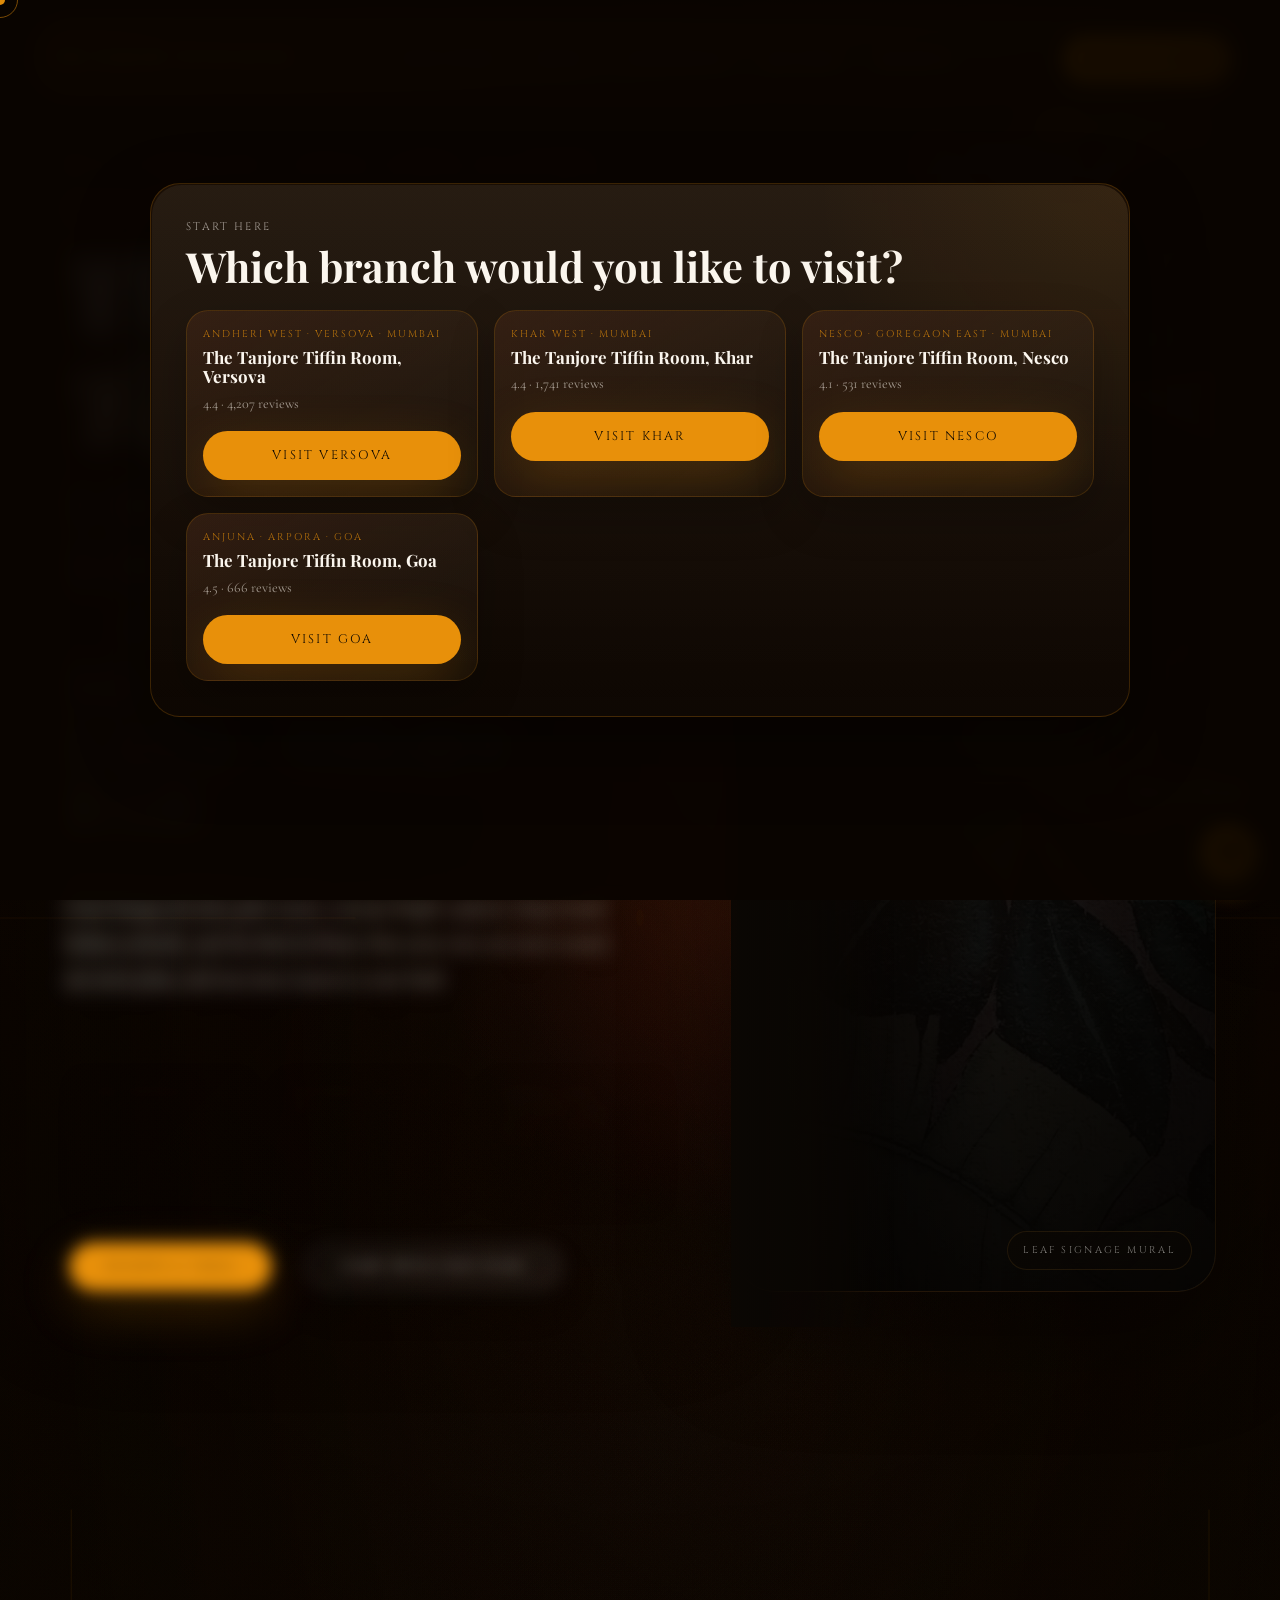
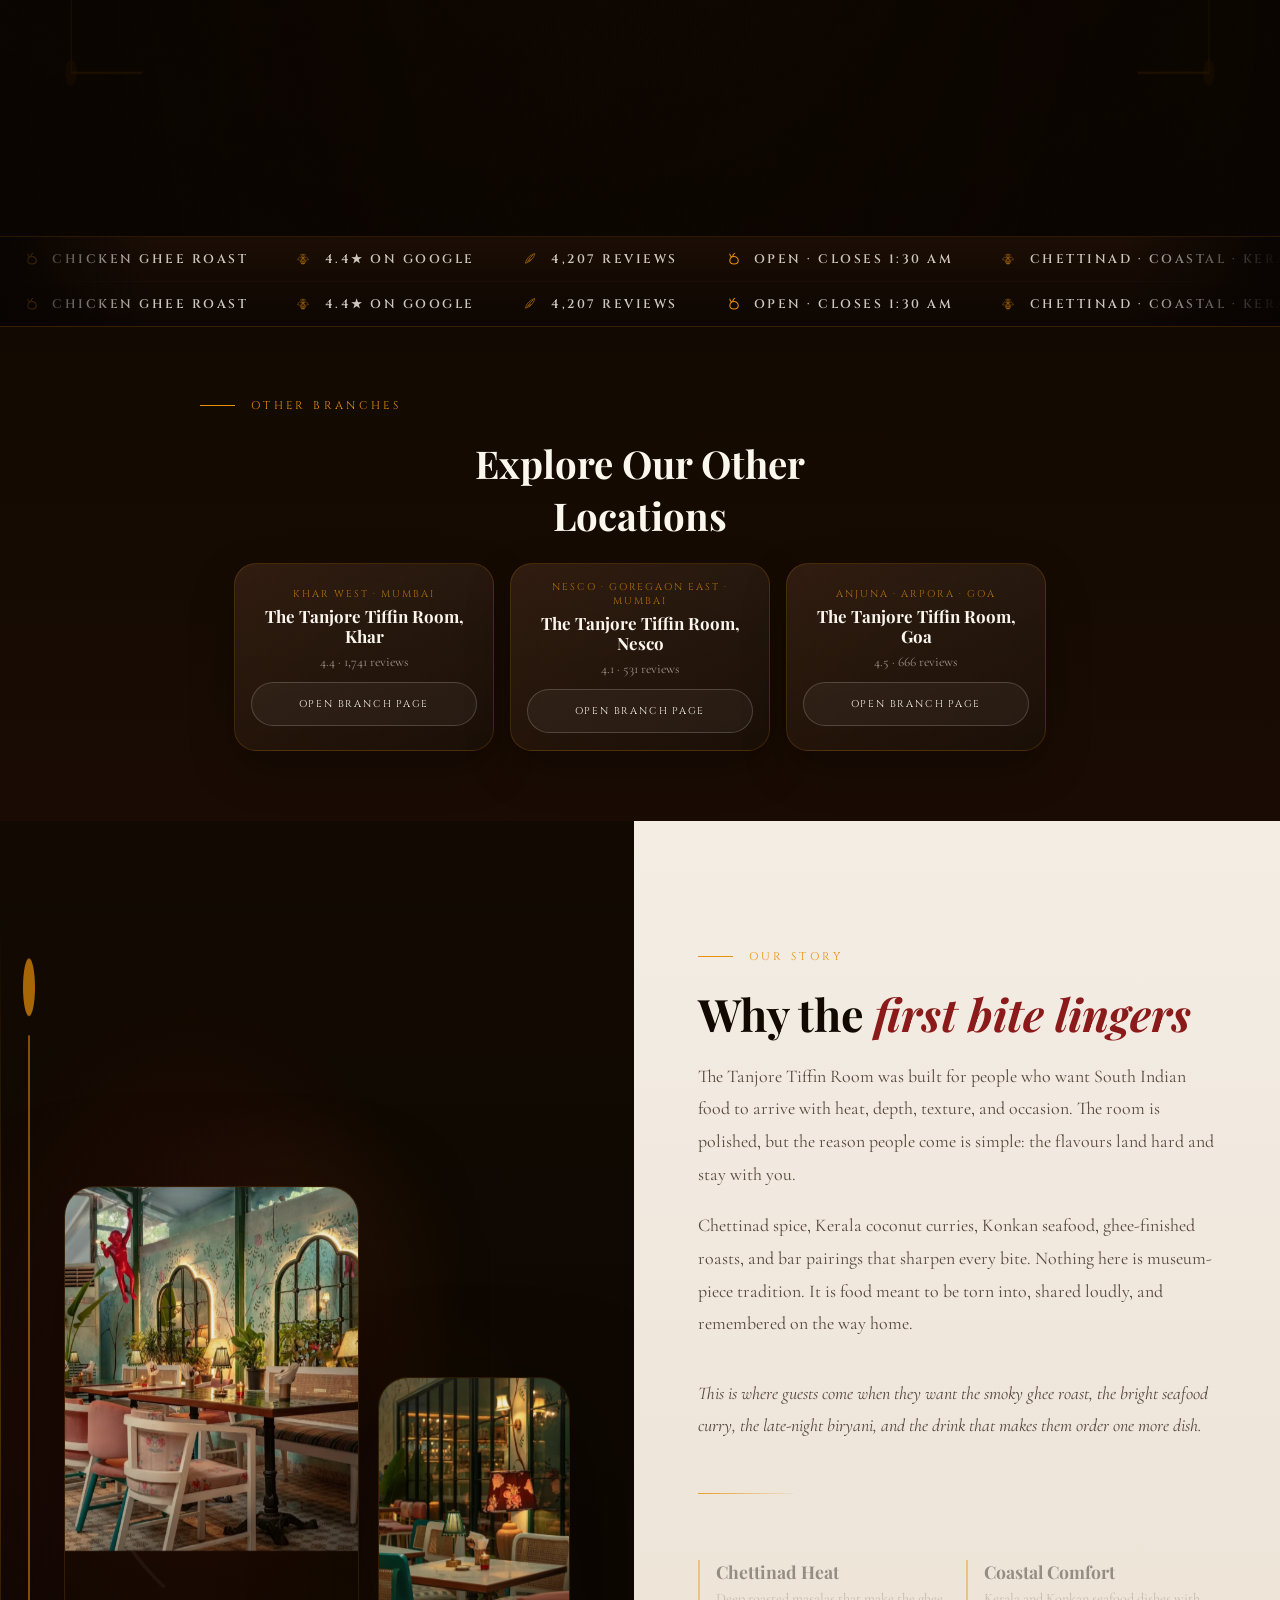
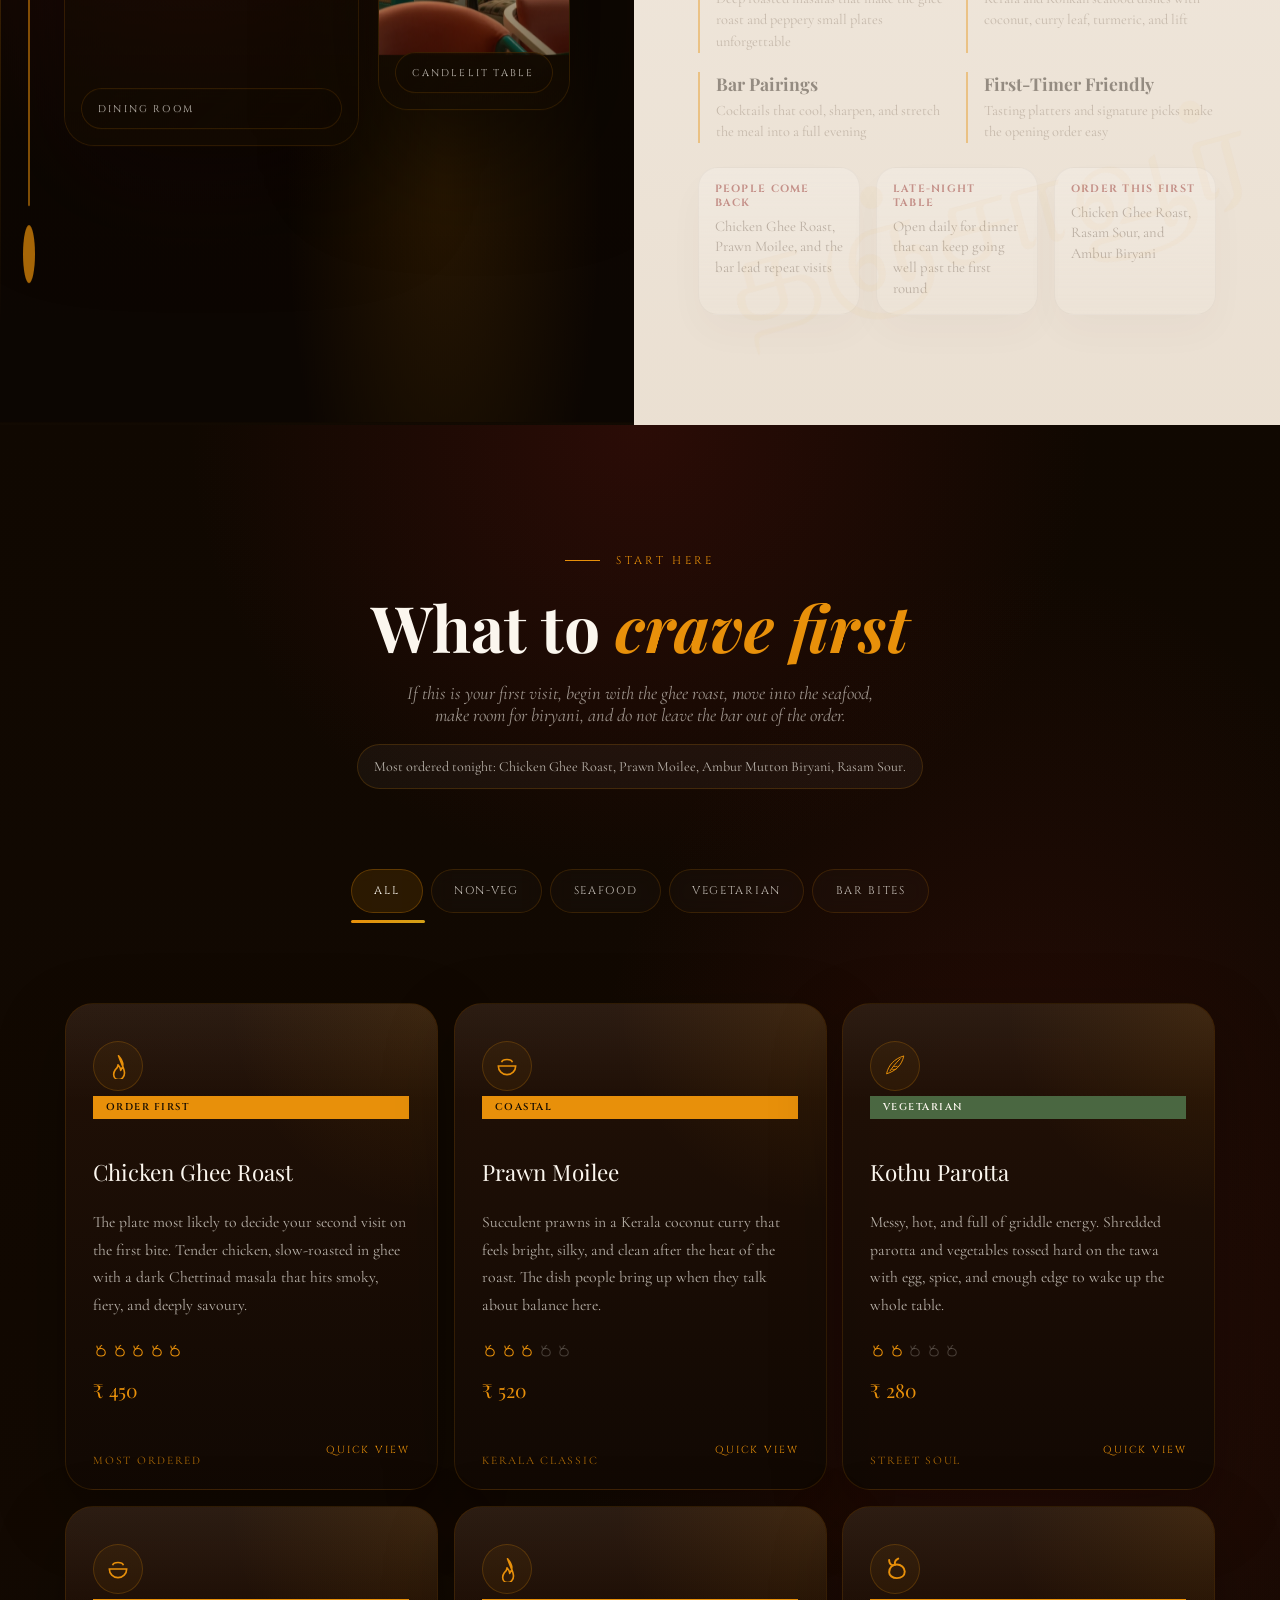
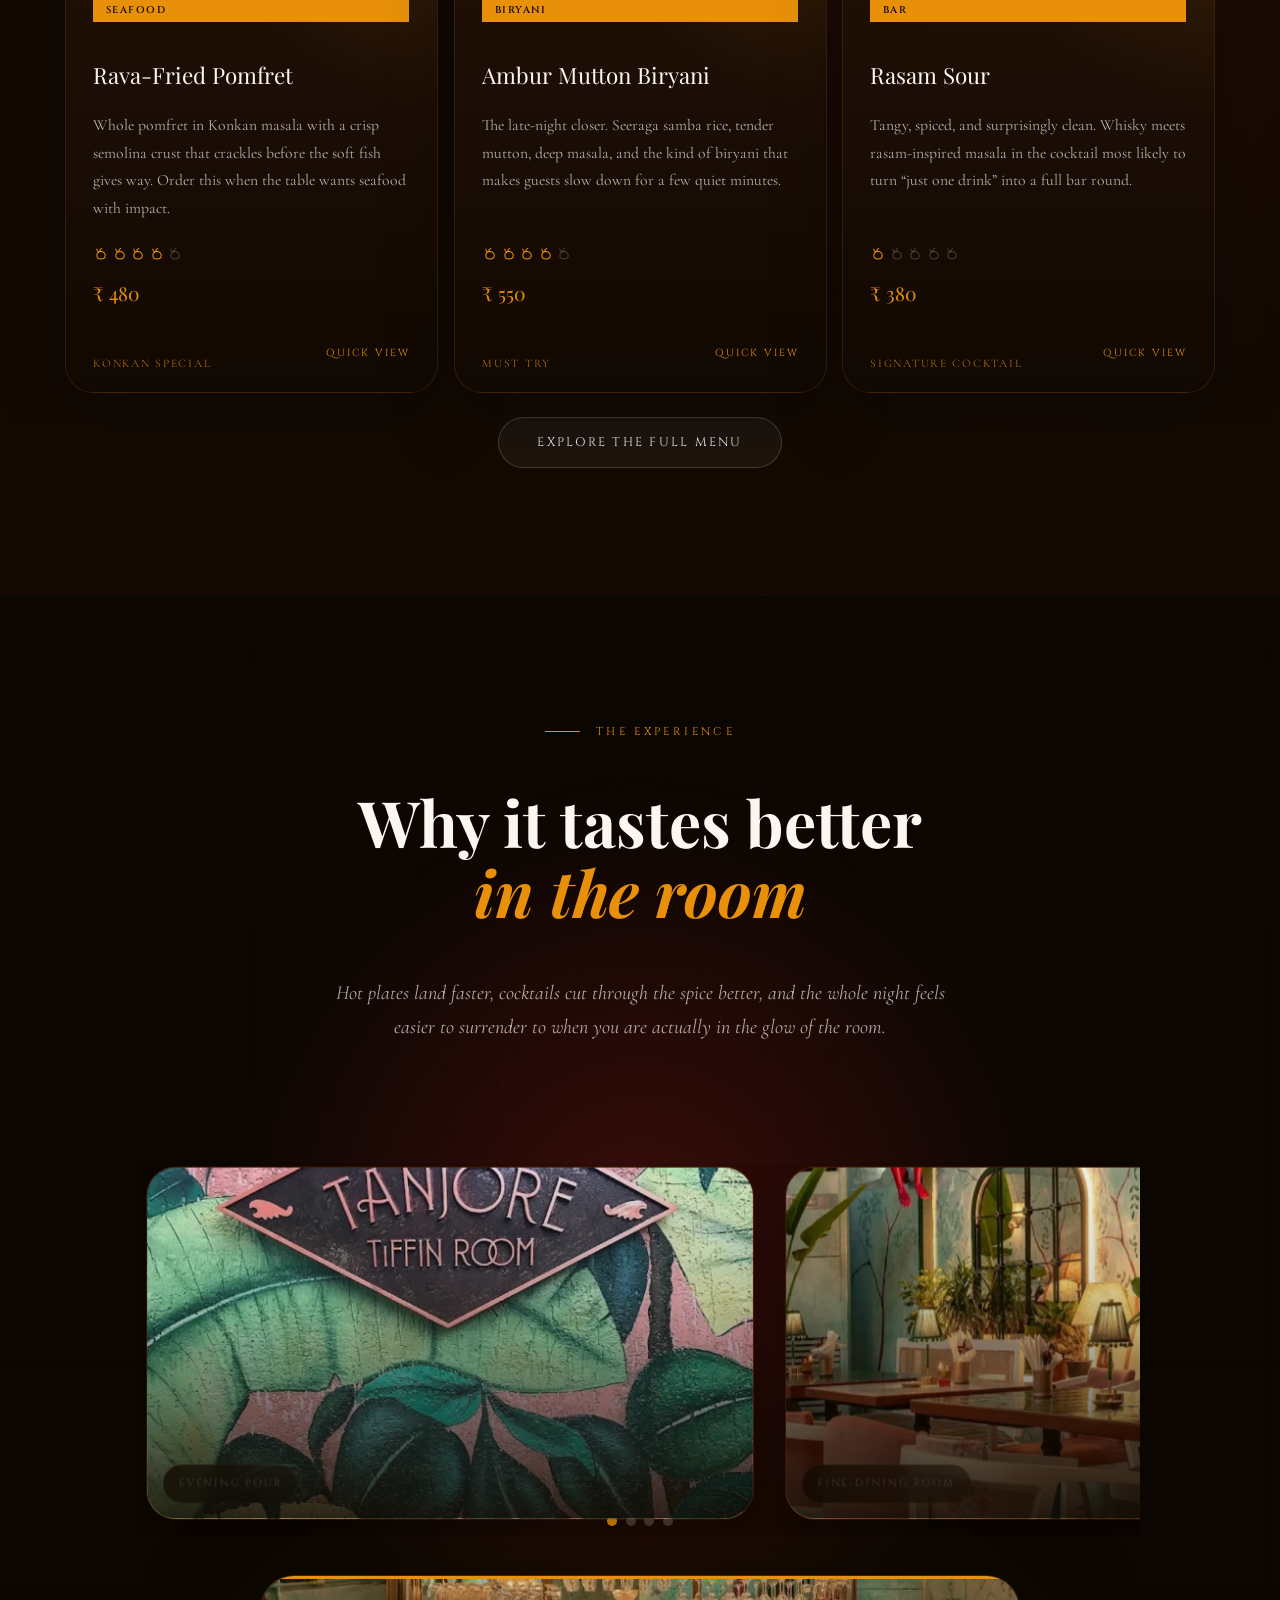
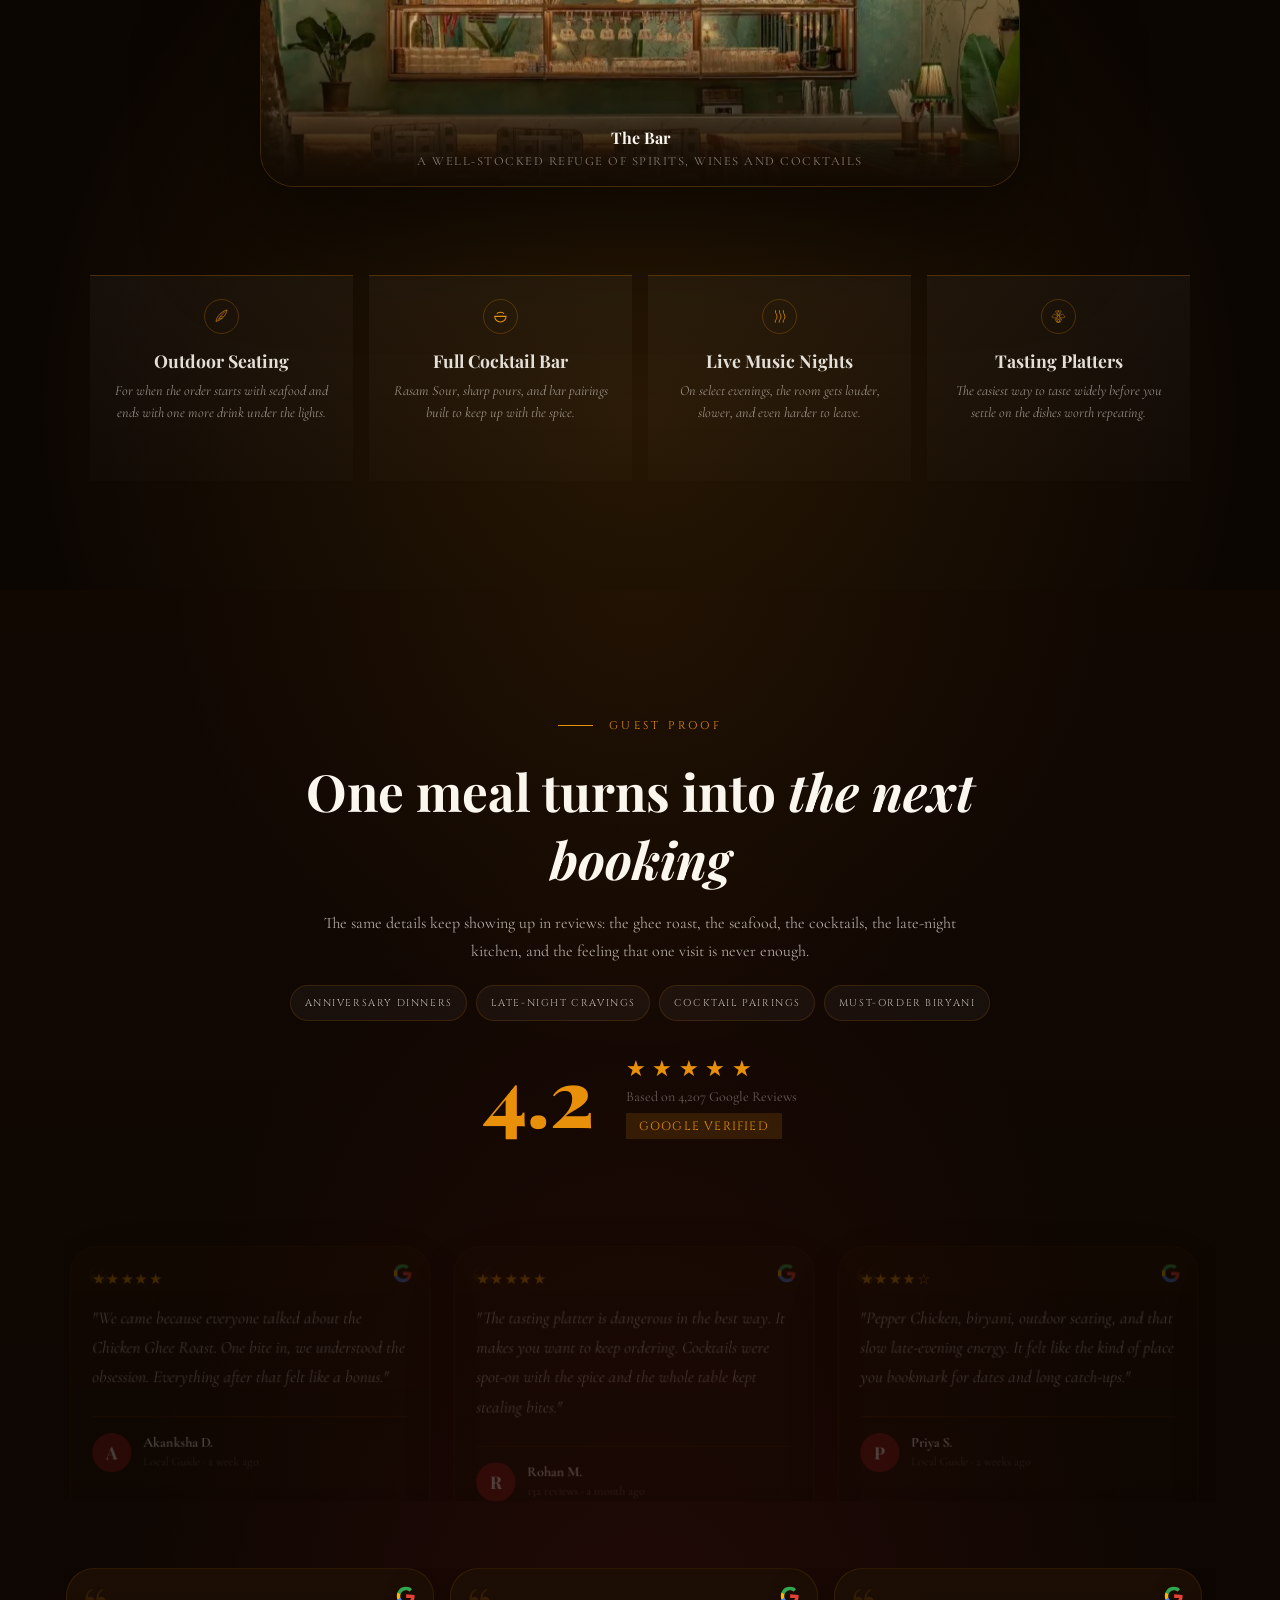
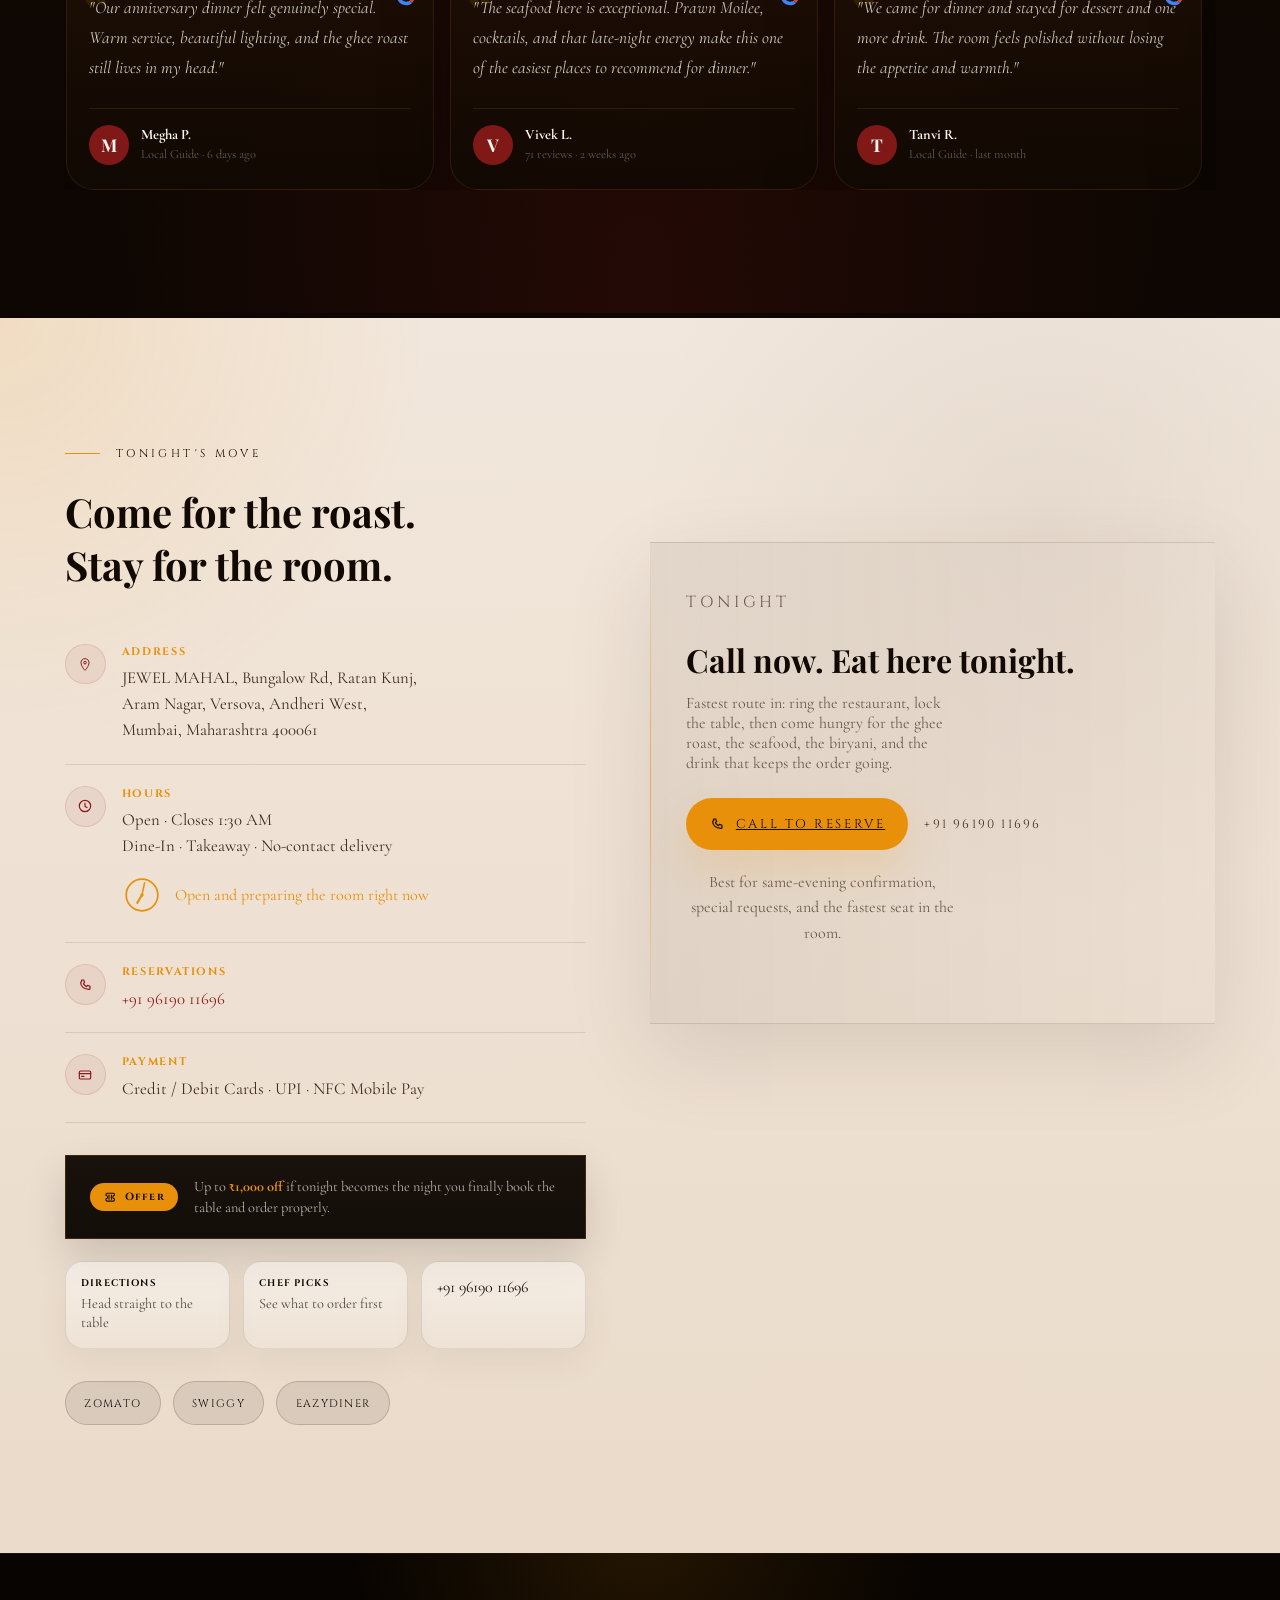
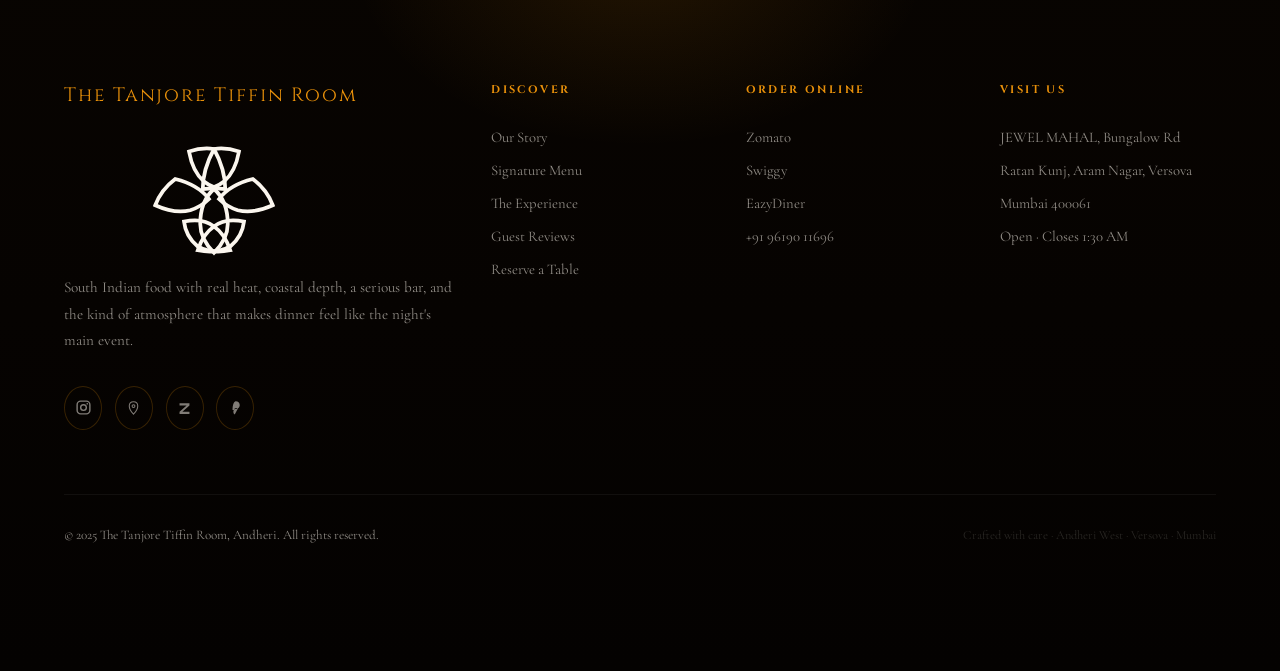
==== commit af77f412: "haha" ====
--- a/index.html
+++ b/index.html
@@ -5,4159 +5,7 @@
 <meta name="viewport" content="width=device-width, initial-scale=1.0">
 <title>The Tanjore Tiffin Room — Andheri, Mumbai</title>
 <link href="https://fonts.googleapis.com/css2?family=Playfair+Display:ital,wght@0,400;0,700;0,900;1,400;1,700&family=Cormorant+Garamond:ital,wght@0,300;0,400;0,600;1,300;1,400;1,600&family=Cinzel:wght@400;600;700&display=swap" rel="stylesheet">
-<style>
-:root {
-  --saffron: #E8900A;
-  --deep-red: #8B1A1A;
-  --turmeric: #D4A017;
-  --gold: #C9960C;
-  --cream: #FBF6EE;
-  --cream2: #F5ECD9;
-  --dark: #120A02;
-  --dark2: #1E0F04;
-  --bark: #3D2B1F;
-  --leaf: #4A6741;
-  --muted: #8C7B6B;
-  --amber: #FF8C00;
-}
-
-*, *::before, *::after { margin:0; padding:0; box-sizing:border-box; }
-html { scroll-behavior: smooth; }
-body {
-  background: var(--dark);
-  color: var(--cream);
-  font-family: 'Cormorant Garamond', serif;
-  overflow-x: hidden;
-  cursor: none;
-}
-
-/* ── CUSTOM CURSOR ── */
-.cursor {
-  position: fixed; width: 10px; height: 10px;
-  background: var(--saffron); border-radius: 50%;
-  pointer-events: none; z-index: 9999;
-  transform: translate(-50%,-50%);
-  transition: transform 0.1s ease;
-  mix-blend-mode: difference;
-}
-.cursor-ring {
-  position: fixed; width: 36px; height: 36px;
-  border: 1px solid rgba(232,144,10,0.5);
-  border-radius: 50%; pointer-events: none; z-index: 9998;
-  transform: translate(-50%,-50%);
-  transition: transform 0.15s ease, width 0.3s, height 0.3s, border-color 0.3s;
-}
-.cursor-ring.hover {
-  width: 56px; height: 56px;
-  border-color: var(--saffron);
-}
-
-/* ── LOADING SCREEN ── */
-.loader {
-  position: fixed; inset: 0; z-index: 9000;
-  background: var(--dark);
-  display: flex; align-items: center; justify-content: center;
-  flex-direction: column; gap: 2rem;
-  transition: opacity 0.8s ease, visibility 0.8s ease;
-}
-.loader.hidden { opacity: 0; visibility: hidden; }
-.loader-text {
-  font-family: 'Playfair Display', serif;
-  font-size: 1.8rem; color: var(--cream);
-  letter-spacing: 0.2em; font-style: italic;
-  animation: pulse 1.5s ease infinite;
-}
-.loader-line {
-  width: 0; height: 1px; background: var(--saffron);
-  animation: loadLine 2s ease forwards;
-}
-@keyframes loadLine { to { width: 200px; } }
-@keyframes pulse { 0%,100%{opacity:0.4} 50%{opacity:1} }
-
-/* ── NAV ── */
-nav {
-  position: fixed; top: 0; width: 100%; z-index: 100;
-  display: flex; align-items: center; justify-content: space-between;
-  padding: 1.25rem 4rem;
-  transition: background 0.5s, padding 0.4s, backdrop-filter 0.5s;
-}
-nav.scrolled {
-  background: rgba(18,10,2,0.97);
-  backdrop-filter: blur(12px);
-  padding: 0.9rem 4rem;
-  border-bottom: 1px solid rgba(232,144,10,0.2);
-}
-.nav-logo {
-  font-family: 'Cinzel', serif;
-  font-size: 1.05rem; font-weight: 600;
-  color: var(--saffron); letter-spacing: 0.18em;
-  text-transform: uppercase;
-}
-.nav-links { display: flex; gap: 2.5rem; list-style: none; }
-.nav-links a {
-  color: rgba(251,246,238,0.65);
-  text-decoration: none; font-size: 0.8rem;
-  letter-spacing: 0.18em; text-transform: uppercase;
-  position: relative; padding-bottom: 3px;
-  transition: color 0.3s;
-}
-.nav-links a::after {
-  content: ''; position: absolute;
-  bottom: 0; left: 0; width: 0; height: 1px;
-  background: var(--saffron); transition: width 0.35s ease;
-}
-.nav-links a:hover { color: var(--cream); }
-.nav-links a:hover::after { width: 100%; }
-.nav-cta {
-  background: transparent;
-  border: 1px solid var(--saffron);
-  color: var(--saffron);
-  padding: 0.55rem 1.6rem;
-  font-family: 'Cinzel', serif;
-  font-size: 0.72rem; letter-spacing: 0.15em;
-  text-transform: uppercase; cursor: pointer;
-  transition: all 0.35s;
-  position: relative; overflow: hidden;
-}
-.nav-cta::before {
-  content: ''; position: absolute;
-  inset: 0; background: var(--saffron);
-  transform: scaleX(0); transform-origin: left;
-  transition: transform 0.35s ease; z-index: -1;
-}
-.nav-cta:hover { color: var(--dark); }
-.nav-cta:hover::before { transform: scaleX(1); }
-
-/* ── HERO ── */
-.hero {
-  min-height: 100vh; position: relative;
-  display: flex; align-items: flex-end;
-  overflow: hidden;
-}
-.hero-video-bg {
-  position: absolute; inset: 0;
-  background: 
-    radial-gradient(ellipse 80% 90% at 55% 45%, rgba(139,26,26,0.4) 0%, transparent 55%),
-    radial-gradient(ellipse 50% 60% at 15% 85%, rgba(212,160,23,0.22) 0%, transparent 50%),
-    radial-gradient(ellipse 60% 50% at 80% 10%, rgba(232,144,10,0.15) 0%, transparent 50%);
-}
-/* Animated grain overlay */
-.hero-grain {
-  position: absolute; inset: 0; z-index: 1; opacity: 0.06;
-  background-image: url("data:image/svg+xml,%3Csvg viewBox='0 0 256 256' xmlns='http://www.w3.org/2000/svg'%3E%3Cfilter id='noise'%3E%3CfeTurbulence type='fractalNoise' baseFrequency='0.9' numOctaves='4' stitchTiles='stitch'/%3E%3C/filter%3E%3Crect width='100%25' height='100%25' filter='url(%23noise)'/%3E%3C/svg%3E");
-  background-size: 200px 200px;
-  animation: grainMove 0.5s steps(2) infinite;
-}
-@keyframes grainMove {
-  0%{background-position:0 0}
-  25%{background-position:-20px 10px}
-  50%{background-position:15px -15px}
-  75%{background-position:-10px 20px}
-}
-/* Animated spice particle */
-.spice-particle {
-  position: absolute; border-radius: 50%;
-  background: var(--saffron); opacity: 0;
-  animation: float-up var(--dur, 8s) var(--delay, 0s) ease-in infinite;
-  pointer-events: none;
-}
-@keyframes float-up {
-  0% { opacity: 0; transform: translateY(0) scale(0); }
-  10% { opacity: 0.6; transform: translateY(-10px) scale(1); }
-  90% { opacity: 0; transform: translateY(-180px) scale(0.5); }
-  100% { opacity: 0; transform: translateY(-200px) scale(0); }
-}
-
-/* Ornate SVG border frame */
-.hero-frame {
-  position: absolute; inset: 0; z-index: 1;
-  pointer-events: none;
-}
-.hero-frame svg { width: 100%; height: 100%; }
-
-.hero-shell {
-  position: relative;
-  z-index: 3;
-  width: 100%;
-  padding: 7rem 5rem 6rem;
-  min-height: 100vh;
-  display: flex;
-  align-items: center;
-}
-
-.hero-content {
-  position: relative;
-  z-index: 3;
-  padding: 0;
-  max-width: min(52vw, 760px);
-}
-.hero-media {
-  position: absolute;
-  top: 0;
-  right: 0;
-  bottom: 0;
-  width: min(42vw, 640px);
-  z-index: 1;
-  pointer-events: none;
-}
-.hero-photo-card {
-  position: relative;
-  overflow: hidden;
-  height: 100%;
-  background: none;
-  border: none;
-  box-shadow: none;
-  backdrop-filter: none;
-}
-.hero-photo-card::before {
-  content: none;
-}
-.hero-photo-card::after {
-  content: '';
-  position: absolute;
-  inset: 0;
-  background:
-    linear-gradient(to right, rgba(18,10,2,0.98) 0%, rgba(18,10,2,0.82) 18%, rgba(18,10,2,0.18) 54%, rgba(18,10,2,0.3) 100%),
-    linear-gradient(to top, rgba(18,10,2,0.75) 0%, rgba(18,10,2,0.06) 38%);
-  pointer-events: none;
-}
-.hero-photo-card img {
-  width: 100%;
-  height: 100%;
-  object-fit: cover;
-  object-position: center;
-  opacity: 0.58;
-  display: block;
-  mask-image: linear-gradient(to right, transparent 0%, rgba(0,0,0,0.7) 22%, black 62%);
-  -webkit-mask-image: linear-gradient(to right, transparent 0%, rgba(0,0,0,0.7) 22%, black 62%);
-}
-.hero-photo-card figcaption {
-  position: absolute;
-  right: 2rem;
-  bottom: 2rem;
-  max-width: 240px;
-  font-family: 'Cinzel', serif;
-  font-size: 0.62rem;
-  letter-spacing: 0.24em;
-  text-transform: uppercase;
-  text-align: right;
-  color: rgba(251,246,238,0.72);
-  z-index: 1;
-}
-.hero-eyebrow {
-  display: flex; align-items: center; gap: 1.2rem;
-  margin-bottom: 2rem;
-  animation: slideIn 1s 0.3s both;
-}
-.hero-eyebrow-line { width: 50px; height: 1px; background: var(--saffron); }
-.hero-eyebrow span {
-  font-family: 'Cinzel', serif;
-  font-size: 0.72rem; letter-spacing: 0.3em;
-  text-transform: uppercase; color: var(--saffron);
-}
-@keyframes slideIn {
-  from { opacity:0; transform: translateX(-30px); }
-  to { opacity:1; transform: translateX(0); }
-}
-.hero h1 {
-  font-family: 'Playfair Display', serif;
-  font-size: clamp(3.8rem, 8vw, 8rem);
-  line-height: 0.92; font-weight: 900;
-  color: var(--cream);
-  animation: heroTitle 1.2s 0.5s both;
-  letter-spacing: -0.02em;
-}
-.hero h1 .line2 {
-  display: block;
-  color: var(--saffron); font-style: italic;
-  font-weight: 400;
-  margin-left: 3rem;
-}
-.hero h1 .line3 {
-  display: block;
-  font-size: 0.55em;
-  letter-spacing: 0.15em; font-weight: 700;
-  font-style: normal; color: rgba(251,246,238,0.35);
-  margin-top: 0.3em;
-  text-transform: uppercase;
-}
-@keyframes heroTitle {
-  from { opacity:0; transform: translateY(50px); clip-path: inset(0 0 100% 0); }
-  to { opacity:1; transform: translateY(0); clip-path: inset(0 0 0% 0); }
-}
-.hero-tagline {
-  font-size: 1.35rem; font-style: italic;
-  color: rgba(251,246,238,0.55); line-height: 1.65;
-  margin: 2.5rem 0 3rem;
-  max-width: 520px;
-  animation: fadeUp 1s 0.9s both;
-  border-left: 2px solid rgba(232,144,10,0.4);
-  padding-left: 1.5rem;
-}
-.hero-ctas {
-  display: flex; gap: 1.2rem; flex-wrap: wrap;
-  animation: fadeUp 1s 1.1s both;
-}
-.btn-primary {
-  background: var(--saffron);
-  color: var(--dark); padding: 1rem 2.4rem;
-  font-family: 'Cinzel', serif;
-  font-size: 0.78rem; letter-spacing: 0.18em;
-  text-transform: uppercase; border: none; cursor: pointer;
-  transition: all 0.35s; text-decoration: none; display: inline-block;
-  position: relative; overflow: hidden;
-}
-.btn-primary::after {
-  content: ''; position: absolute; inset: 0;
-  background: rgba(255,255,255,0.15);
-  transform: scaleX(0); transform-origin: left;
-  transition: transform 0.35s;
-}
-.btn-primary:hover::after { transform: scaleX(1); }
-.btn-primary:hover { transform: translateY(-3px); box-shadow: 0 15px 40px rgba(232,144,10,0.3); }
-.btn-outline {
-  background: transparent; color: var(--cream);
-  padding: 1rem 2.4rem; font-family: 'Cinzel', serif;
-  font-size: 0.78rem; letter-spacing: 0.18em;
-  text-transform: uppercase;
-  border: 1px solid rgba(251,246,238,0.3);
-  cursor: pointer; transition: all 0.35s;
-  text-decoration: none; display: inline-block;
-}
-.btn-outline:hover {
-  border-color: var(--saffron); color: var(--saffron);
-  transform: translateY(-3px);
-}
-.hero-scroll {
-  position: absolute; bottom: 3rem; right: 5rem; z-index: 3;
-  display: flex; flex-direction: column; align-items: center; gap: 0.8rem;
-  animation: fadeUp 1s 1.5s both;
-}
-.hero-scroll span {
-  font-size: 0.7rem; letter-spacing: 0.2em; text-transform: uppercase;
-  color: rgba(251,246,238,0.35); writing-mode: vertical-rl;
-}
-.scroll-line {
-  width: 1px; height: 70px; background: linear-gradient(to bottom, rgba(232,144,10,0.7), transparent);
-  animation: scrollPulse 2s ease infinite;
-}
-@keyframes scrollPulse {
-  0%,100%{transform:scaleY(1);opacity:1}
-  50%{transform:scaleY(0.5);opacity:0.4}
-}
-/* Live badge */
-.hero-live {
-  position: absolute; top: 6.5rem; right: 5rem; z-index: 3;
-  display: flex; align-items: center; gap: 0.5rem;
-  background: rgba(18,10,2,0.6);
-  border: 1px solid rgba(232,144,10,0.25);
-  padding: 0.6rem 1rem;
-  backdrop-filter: blur(8px);
-  animation: fadeUp 1s 1.3s both;
-}
-.live-text { font-size: 0.8rem; color: var(--cream); letter-spacing: 0.05em; }
-.live-text strong { color: var(--saffron); font-weight: 700; }
-
-/* ── MARQUEE STRIP ── */
-.marquee-strip {
-  background: var(--saffron);
-  overflow: hidden; padding: 0.9rem 0;
-  position: relative; z-index: 2;
-}
-.marquee-inner {
-  display: flex; gap: 0;
-  white-space: nowrap;
-  animation: marqueeScroll 25s linear infinite;
-}
-.marquee-item {
-  display: inline-flex; align-items: center; gap: 1.5rem;
-  padding: 0 2rem;
-  font-family: 'Cinzel', serif;
-  font-size: 0.78rem; letter-spacing: 0.2em;
-  text-transform: uppercase; color: var(--dark);
-  font-weight: 600;
-}
-.marquee-dot { width: 5px; height: 5px; border-radius: 50%; background: var(--bark); }
-@keyframes marqueeScroll {
-  from { transform: translateX(0); }
-  to { transform: translateX(-50%); }
-}
-
-/* ── BRANCH GATE + DIRECTORY ── */
-.branch-gate {
-  position: fixed;
-  inset: 0;
-  z-index: 9200;
-  display: none;
-  align-items: center;
-  justify-content: center;
-  padding: 1.2rem;
-  background:
-    radial-gradient(circle at 20% 10%, rgba(232,144,10,0.12), transparent 40%),
-    radial-gradient(circle at 85% 85%, rgba(139,26,26,0.2), transparent 35%),
-    rgba(10, 5, 1, 0.96);
-  backdrop-filter: blur(8px);
-}
-
-.branch-gate.show {
-  display: flex;
-}
-
-.branch-gate-panel {
-  width: min(980px, 100%);
-  border: 1px solid rgba(232,144,10,0.2);
-  background:
-    linear-gradient(135deg, rgba(28,15,5,0.95), rgba(18,10,2,0.92)),
-    radial-gradient(circle at top left, rgba(232,144,10,0.08), transparent 45%);
-  border-radius: 24px;
-  padding: clamp(1.2rem, 3.5vw, 2.2rem);
-  box-shadow: 0 24px 50px rgba(0,0,0,0.35);
-}
-
-.branch-gate-eyebrow {
-  font-family: 'Cinzel', serif;
-  font-size: 0.68rem;
-  letter-spacing: 0.2em;
-  text-transform: uppercase;
-  color: rgba(251,246,238,0.6);
-}
-
-.branch-gate-title {
-  margin-top: 0.5rem;
-  font-family: 'Playfair Display', serif;
-  font-size: clamp(1.6rem, 3.4vw, 2.6rem);
-  line-height: 1.15;
-  color: var(--cream);
-}
-
-.branch-gate-grid {
-  margin-top: 1.25rem;
-  display: grid;
-  grid-template-columns: repeat(3, minmax(0, 1fr));
-  gap: 0.85rem;
-}
-
-.branch-gate-card {
-  border: 1px solid rgba(232,144,10,0.18);
-  border-radius: 16px;
-  background: rgba(251,246,238,0.02);
-  padding: 0.8rem;
-  display: grid;
-  gap: 0.75rem;
-}
-
-.branch-gate-image {
-  aspect-ratio: 16 / 10;
-  border: 1px dashed rgba(232,144,10,0.34);
-  border-radius: 12px;
-  display: grid;
-  place-items: center;
-  text-align: center;
-  font-family: 'Cinzel', serif;
-  font-size: 0.58rem;
-  letter-spacing: 0.18em;
-  text-transform: uppercase;
-  color: rgba(251,246,238,0.45);
-  background:
-    linear-gradient(135deg, rgba(232,144,10,0.06), rgba(139,26,26,0.08));
-}
-
-.branch-gate-card h3 {
-  font-family: 'Playfair Display', serif;
-  font-size: 1.06rem;
-  color: var(--cream);
-}
-
-.branch-gate-meta {
-  font-size: 0.88rem;
-  line-height: 1.4;
-  color: rgba(251,246,238,0.58);
-}
-
-.branch-gate-card button {
-  margin-top: 0.2rem;
-}
-
-.branches-strip {
-  padding: 4.4rem var(--section-pad-x);
-  background:
-    linear-gradient(180deg, rgba(18,10,2,1), rgba(26,12,4,0.98));
-}
-
-.branches-wrap {
-  max-width: 1150px;
-  margin: 0 auto;
-}
-
-.branches-title {
-  margin-top: 0.5rem;
-  font-family: 'Playfair Display', serif;
-  font-size: clamp(1.7rem, 3.5vw, 2.4rem);
-  color: var(--cream);
-}
-
-.branch-directory {
-  margin-top: 1.1rem;
-  display: grid;
-  grid-template-columns: repeat(2, minmax(0, 1fr));
-  gap: 1rem;
-}
-
-.branch-card {
-  border: 1px solid rgba(232,144,10,0.16);
-  border-radius: 18px;
-  padding: 0.85rem;
-  background: rgba(251,246,238,0.02);
-  display: grid;
-  grid-template-columns: 160px minmax(0, 1fr);
-  gap: 0.85rem;
-  align-items: center;
-}
-
-.branch-card .branch-gate-image {
-  aspect-ratio: 4 / 3;
-}
-
-.branch-card h4 {
-  font-family: 'Playfair Display', serif;
-  color: var(--cream);
-  font-size: 1.06rem;
-}
-
-.branch-card p {
-  margin-top: 0.25rem;
-  color: rgba(251,246,238,0.56);
-  font-size: 0.88rem;
-  line-height: 1.4;
-}
-
-.branch-card .btn-outline {
-  margin-top: 0.55rem;
-  padding: 0.72rem 1.1rem;
-  font-size: 0.62rem;
-}
-
-/* ── ABOUT / STORY ── */
-.story {
-  display: grid; grid-template-columns: 1fr 1.1fr;
-  min-height: 90vh;
-}
-.story-visual {
-  position: relative; overflow: hidden;
-  background: var(--dark2);
-  padding: 5rem 3.5rem;
-  display: flex;
-  align-items: center;
-  justify-content: center;
-}
-.story-visual-bg {
-  position: absolute; inset: 0;
-  background:
-    radial-gradient(ellipse 70% 60% at 30% 50%, rgba(139,26,26,0.25) 0%, transparent 60%),
-    radial-gradient(ellipse 50% 80% at 70% 80%, rgba(232,144,10,0.12) 0%, transparent 50%);
-}
-.story-gallery {
-  position: relative;
-  z-index: 1;
-  width: min(100%, 590px);
-  min-height: 620px;
-}
-.story-photo {
-  position: relative;
-  overflow: hidden;
-  min-height: 250px;
-  background: rgba(251,246,238,0.05);
-  border: 1px solid rgba(232,144,10,0.16);
-  box-shadow: 0 20px 60px rgba(0,0,0,0.25);
-}
-.story-photo-main {
-  position: absolute;
-  inset: 0 6rem 4.5rem 0;
-  min-height: 0;
-}
-.story-photo-alt {
-  position: absolute;
-  right: 0;
-  bottom: 0;
-  width: min(44%, 240px);
-  min-height: 320px;
-  transform: none;
-}
-.story-photo img {
-  width: 100%;
-  height: 100%;
-  object-fit: cover;
-  display: block;
-}
-.story-photo::after {
-  content: '';
-  position: absolute;
-  inset: 0;
-  background: linear-gradient(to top, rgba(18,10,2,0.72), rgba(18,10,2,0.06) 55%);
-}
-.story-photo figcaption {
-  position: absolute;
-  left: 1.2rem;
-  right: 1.2rem;
-  bottom: 1.1rem;
-  z-index: 1;
-  font-family: 'Cinzel', serif;
-  font-size: 0.62rem;
-  letter-spacing: 0.22em;
-  text-transform: uppercase;
-  color: rgba(251,246,238,0.78);
-}
-/* Animated kolam / rangoli pattern */
-.kolam-canvas {
-  position: absolute; inset: 0;
-  display: flex; align-items: center; justify-content: center;
-}
-.kolam-canvas svg { width: 500px; height: 500px; opacity: 0.12; }
-.story-stat-cards {
-  position: absolute; bottom: 2rem; left: 2rem;
-  display: flex; flex-direction: column; gap: 1.2rem;
-  z-index: 2;
-}
-.story-stat {
-  background: rgba(251,246,238,0.05);
-  border: 1px solid rgba(232,144,10,0.2);
-  padding: 1.2rem 1.8rem;
-  backdrop-filter: blur(8px);
-  min-width: 200px;
-}
-.story-stat strong {
-  display: block; font-family: 'Playfair Display', serif;
-  font-size: 2.6rem; color: var(--saffron); line-height: 1;
-}
-.story-stat span {
-  font-size: 0.78rem; letter-spacing: 0.15em;
-  text-transform: uppercase; color: rgba(251,246,238,0.4);
-  margin-top: 0.3rem; display: block;
-}
-
-.story-text {
-  background: var(--cream2);
-  padding: 7rem 5rem;
-  display: flex; flex-direction: column; justify-content: center;
-  color: var(--dark);
-}
-.section-eyebrow {
-  font-family: 'Cinzel', serif;
-  font-size: 0.7rem; letter-spacing: 0.3em;
-  text-transform: uppercase; color: var(--saffron);
-  margin-bottom: 1.5rem;
-  display: flex; align-items: center; gap: 1rem;
-}
-.section-eyebrow::before {
-  content: ''; width: 35px; height: 1px; background: var(--saffron);
-}
-.story-text h2 {
-  font-family: 'Playfair Display', serif;
-  font-size: clamp(2.2rem, 3.5vw, 3.2rem);
-  line-height: 1.15; color: var(--dark);
-  margin-bottom: 1.5rem;
-}
-.story-text h2 em { color: var(--deep-red); font-style: italic; }
-.story-text p {
-  font-size: 1.2rem; line-height: 1.85;
-  color: var(--bark); margin-bottom: 1.2rem;
-}
-.story-divider {
-  width: 60px; height: 2px;
-  background: linear-gradient(to right, var(--saffron), transparent);
-  margin: 2rem 0;
-}
-.story-pillars {
-  display: grid; grid-template-columns: 1fr 1fr; gap: 1.2rem;
-  margin-top: 1rem;
-}
-.pillar {
-  border-left: 2px solid var(--saffron);
-  padding-left: 1rem;
-}
-.pillar strong {
-  display: block; font-family: 'Playfair Display', serif;
-  font-size: 1.1rem; color: var(--dark); margin-bottom: 0.3rem;
-}
-.pillar span { font-size: 0.9rem; color: var(--muted); line-height: 1.5; }
-
-/* ── SIGNATURE DISHES ── */
-.dishes {
-  background: var(--dark);
-  padding: 8rem 5rem;
-  position: relative; overflow: hidden;
-}
-.dishes-bg {
-  position: absolute; inset: 0;
-  background: radial-gradient(ellipse 60% 70% at 80% 50%, rgba(139,26,26,0.2) 0%, transparent 60%);
-}
-.dishes-header {
-  text-align: center; margin-bottom: 5rem; position: relative; z-index: 1;
-}
-.dishes-header h2 {
-  font-family: 'Playfair Display', serif;
-  font-size: clamp(2.8rem, 5vw, 4.5rem);
-  color: var(--cream); line-height: 1.1;
-}
-.dishes-header h2 em { color: var(--saffron); font-style: italic; }
-.dishes-header p {
-  color: rgba(251,246,238,0.45);
-  font-size: 1.15rem; max-width: 480px; margin: 1.2rem auto 0;
-  font-style: italic;
-}
-/* Tab filter */
-.dish-tabs {
-  display: flex; justify-content: center; gap: 0.5rem;
-  margin-bottom: 3rem; flex-wrap: wrap;
-}
-.dish-tab {
-  background: transparent;
-  border: 1px solid rgba(232,144,10,0.2);
-  color: rgba(251,246,238,0.5); padding: 0.5rem 1.4rem;
-  font-family: 'Cinzel', serif;
-  font-size: 0.7rem; letter-spacing: 0.15em;
-  text-transform: uppercase; cursor: pointer; transition: all 0.3s;
-}
-.dish-tab.active, .dish-tab:hover {
-  background: var(--saffron); color: var(--dark);
-  border-color: var(--saffron);
-}
-.dishes-grid {
-  display: grid;
-  grid-template-columns: 1.4fr 1fr 1fr;
-  grid-template-rows: auto auto;
-  gap: 1.5px;
-  max-width: 1150px; margin: 0 auto;
-  position: relative; z-index: 1;
-}
-.dish-card {
-  background: rgba(255,255,255,0.025);
-  border: 1px solid rgba(232,144,10,0.08);
-  padding: 2.5rem 2.2rem;
-  transition: all 0.45s cubic-bezier(0.23,1,0.32,1);
-  cursor: pointer; position: relative; overflow: hidden;
-}
-.dish-card::before {
-  content: ''; position: absolute; inset: 0;
-  background: linear-gradient(135deg, rgba(139,26,26,0.08), rgba(232,144,10,0.05));
-  opacity: 0; transition: opacity 0.45s;
-}
-.dish-card:hover::before { opacity: 1; }
-.dish-card:hover {
-  border-color: rgba(232,144,10,0.35);
-  transform: translateY(-4px);
-  box-shadow: 0 20px 60px rgba(0,0,0,0.4);
-}
-.dish-card.hero-dish {
-  grid-row: span 2;
-  background: linear-gradient(160deg, rgba(139,26,26,0.2), rgba(80,10,10,0.1));
-  border-color: rgba(139,26,26,0.3);
-}
-.dish-card.hero-dish:hover { transform: translateY(-6px); }
-.dish-emoji { font-size: 2.8rem; margin-bottom: 1.5rem; display: block; }
-.dish-card.hero-dish .dish-emoji { font-size: 4rem; }
-.dish-badge {
-  display: inline-block;
-  background: var(--saffron); color: var(--dark);
-  font-family: 'Cinzel', serif;
-  font-size: 0.62rem; font-weight: 600; letter-spacing: 0.15em;
-  text-transform: uppercase; padding: 0.3rem 0.8rem;
-  margin-bottom: 1rem;
-}
-.dish-badge.veg { background: var(--leaf); color: var(--cream); }
-.dish-name {
-  font-family: 'Playfair Display', serif;
-  font-size: 1.4rem; color: var(--cream);
-  margin-bottom: 0.7rem;
-}
-.dish-card.hero-dish .dish-name { font-size: 2rem; }
-.dish-desc {
-  font-size: 0.98rem; color: rgba(251,246,238,0.45);
-  line-height: 1.75; margin-bottom: 1.2rem;
-}
-.dish-price {
-  font-family: 'Playfair Display', serif;
-  font-size: 1.2rem; color: var(--saffron);
-}
-.dish-tag {
-  font-size: 0.72rem; letter-spacing: 0.15em;
-  text-transform: uppercase; color: rgba(232,144,10,0.6);
-  display: block; margin-top: 0.4rem;
-}
-
-/* ── EXPERIENCE PARALLAX ── */
-.experience-parallax {
-  position: relative; min-height: 80vh;
-  overflow: hidden;
-  display: flex; align-items: center;
-}
-.exp-bg {
-  position: absolute; inset: -10%;
-  background:
-    radial-gradient(ellipse 80% 90% at 50% 50%, rgba(139,26,26,0.5) 0%, rgba(18,10,2,0.95) 65%);
-}
-/* Animated concentric rings */
-.exp-rings {
-  position: absolute; left: 50%; top: 50%; transform: translate(-50%,-50%);
-  pointer-events: none;
-}
-.exp-ring {
-  position: absolute; border-radius: 50%;
-  border: 1px solid rgba(232,144,10,0.1);
-  transform: translate(-50%,-50%);
-  animation: ringExpand var(--dur) ease-in-out infinite;
-}
-@keyframes ringExpand {
-  0%{opacity:0.6;transform:translate(-50%,-50%) scale(1)}
-  100%{opacity:0;transform:translate(-50%,-50%) scale(2)}
-}
-.exp-content {
-  position: relative; z-index: 2;
-  text-align: center; padding: 6rem 5rem;
-  width: 100%;
-}
-.exp-content h2 {
-  font-family: 'Playfair Display', serif;
-  font-size: clamp(2.5rem, 5vw, 5rem);
-  line-height: 1.1; margin-bottom: 1.5rem;
-}
-.exp-content h2 em { color: var(--saffron); font-style: italic; }
-.exp-content p {
-  font-size: 1.25rem; color: rgba(251,246,238,0.55);
-  max-width: 600px; margin: 0 auto 3.5rem;
-  font-style: italic; line-height: 1.7;
-}
-.exp-photo-band {
-  position: relative;
-  width: min(100%, 1100px);
-  margin: 0 auto 2.5rem;
-  overflow: hidden;
-  border: 1px solid rgba(232,144,10,0.18);
-  box-shadow: 0 24px 70px rgba(0,0,0,0.28);
-  background: rgba(251,246,238,0.03);
-}
-.exp-photo-band::before {
-  content: '';
-  position: absolute;
-  top: 0;
-  left: 0;
-  right: 0;
-  height: 3px;
-  background: var(--saffron);
-  z-index: 1;
-}
-.exp-photo-band::after {
-  content: '';
-  position: absolute;
-  inset: 0;
-  background: linear-gradient(to top, rgba(18,10,2,0.92) 0%, rgba(18,10,2,0.1) 46%, rgba(18,10,2,0.18) 100%);
-  pointer-events: none;
-}
-.exp-photo-band figcaption {
-  position: absolute;
-  left: 0;
-  right: 0;
-  bottom: 0;
-  z-index: 1;
-  padding: 1.25rem 1.5rem;
-  background: linear-gradient(transparent, rgba(18,10,2,0.92));
-}
-.exp-photo-band figcaption strong {
-  display: block;
-  font-family: 'Playfair Display', serif;
-  font-size: 1rem;
-  color: var(--cream);
-  margin-bottom: 0.3rem;
-}
-.exp-photo-band figcaption span {
-  display: block;
-  font-size: 0.78rem;
-  letter-spacing: 0.12em;
-  text-transform: uppercase;
-  color: rgba(251,246,238,0.48);
-}
-.exp-photo-band img {
-  width: 100%;
-  height: clamp(260px, 34vw, 420px);
-  object-fit: cover;
-  object-position: center 40%;
-  display: block;
-}
-.exp-features {
-  display: grid;
-  grid-template-columns: repeat(4, minmax(0, 1fr));
-  gap: 1.5rem;
-  max-width: 1100px;
-  margin: 0 auto;
-  align-items: stretch;
-}
-.exp-feat {
-  padding: 2.5rem 1.5rem;
-  text-align: center;
-  background: rgba(251,246,238,0.03);
-  border: 1px solid rgba(232,144,10,0.1);
-  transition: all 0.4s;
-}
-.exp-feat:hover {
-  background: rgba(232,144,10,0.07);
-  border-color: rgba(232,144,10,0.3);
-  transform: translateY(-5px);
-}
-.exp-feat-icon { font-size: 2.5rem; margin-bottom: 1rem; display: block; }
-.exp-feat h4 {
-  font-family: 'Playfair Display', serif;
-  font-size: 1.1rem; color: var(--cream);
-  margin-bottom: 0.5rem;
-}
-.exp-feat p { font-size: 0.88rem; color: rgba(251,246,238,0.4); line-height: 1.6; }
-
-/* ── AMBIANCE MOSAIC ── */
-.ambiance {
-  background: var(--dark2);
-  padding: 8rem 5rem;
-}
-.ambiance-header {
-  text-align: center; margin-bottom: 4rem;
-}
-.ambiance-header h2 {
-  font-family: 'Playfair Display', serif;
-  font-size: clamp(2.5rem,4vw,3.8rem);
-  color: var(--cream);
-}
-.ambiance-header h2 em { color: var(--saffron); font-style: italic; }
-.mosaic {
-  display: grid;
-  grid-template-columns: 1.5fr 1fr 1fr;
-  grid-template-rows: 260px 260px;
-  gap: 3px; max-width: 1150px; margin: 0 auto;
-}
-.mosaic-item {
-  position: relative; overflow: hidden;
-  background: var(--bark);
-}
-.mosaic-item.span-row { grid-row: span 2; }
-.mosaic-bg {
-  position: absolute; inset: 0;
-  transition: transform 0.6s ease;
-  background-size: cover !important;
-  background-position: center !important;
-  background-repeat: no-repeat !important;
-}
-.mosaic-item:hover .mosaic-bg { transform: scale(1.08); }
-.mosaic-overlay {
-  position: absolute; inset: 0;
-  background: linear-gradient(to top, rgba(18,10,2,0.92) 0%, rgba(18,10,2,0.3) 50%, rgba(18,10,2,0.1) 100%);
-}
-.mosaic-label {
-  position: absolute; bottom: 1.5rem; left: 1.5rem; right: 1.5rem; z-index: 1;
-}
-.mosaic-label h4 {
-  font-family: 'Playfair Display', serif;
-  font-size: 1.2rem; color: var(--cream);
-  margin-bottom: 0.3rem;
-}
-.mosaic-label p { font-size: 0.85rem; color: rgba(251,246,238,0.55); }
-
-/* Mosaic item specific backgrounds */
-.mosaic-item:nth-child(1) .mosaic-bg {
-  background: linear-gradient(135deg, rgba(139,26,26,0.5), rgba(80,10,10,0.8)),
-    radial-gradient(ellipse at 30% 70%, rgba(232,144,10,0.3), transparent 60%);
-}
-.mosaic-item:nth-child(2) .mosaic-bg {
-  background: linear-gradient(160deg, rgba(61,43,31,0.9), rgba(26,14,5,0.8)),
-    radial-gradient(ellipse at 70% 30%, rgba(212,160,23,0.25), transparent 50%);
-}
-.mosaic-item:nth-child(3) .mosaic-bg {
-  background: linear-gradient(135deg, rgba(74,103,65,0.4), rgba(26,14,5,0.8));
-}
-.mosaic-item:nth-child(4) .mosaic-bg {
-  background: linear-gradient(200deg, rgba(139,26,26,0.3), rgba(26,14,5,0.9)),
-    radial-gradient(ellipse at 50% 50%, rgba(232,144,10,0.2), transparent 60%);
-}
-.mosaic-item:nth-child(5) .mosaic-bg {
-  background: linear-gradient(160deg, rgba(61,43,31,0.7), rgba(26,14,5,0.9));
-}
-
-/* Visual motifs on mosaic */
-.mosaic-motif {
-  position: absolute; inset: 0;
-  display: flex; align-items: center; justify-content: center;
-  font-size: 6rem; opacity: 0.08;
-  filter: blur(1px);
-}
-.mosaic-item.span-row .mosaic-motif { font-size: 10rem; }
-
-/* ── REVIEWS ── */
-.reviews {
-  background: var(--dark);
-  padding: 8rem 5rem;
-  position: relative; overflow: hidden;
-}
-.reviews-bg {
-  position: absolute; inset: 0;
-  background: radial-gradient(ellipse 60% 50% at 50% 100%, rgba(139,26,26,0.15), transparent 60%);
-}
-.reviews-header {
-  text-align: center; margin-bottom: 2rem; position: relative; z-index: 1;
-}
-.reviews-header h2 {
-  font-family: 'Playfair Display', serif;
-  font-size: clamp(2.2rem, 4vw, 3.5rem);
-  color: var(--cream); margin-bottom: 0.5rem;
-}
-.rating-display {
-  display: flex; align-items: center; justify-content: center;
-  gap: 2rem; margin: 2rem 0;
-}
-.rating-num {
-  font-family: 'Playfair Display', serif;
-  font-size: 5rem; line-height: 1;
-  color: var(--saffron); font-weight: 900;
-}
-.rating-details { text-align: left; }
-.stars-row { color: var(--saffron); font-size: 1.4rem; letter-spacing: 0.15rem; }
-.rating-count { color: rgba(251,246,238,0.35); font-size: 0.88rem; margin-top: 0.4rem; }
-/* Scrollable review strip */
-.reviews-track-wrap {
-  overflow: hidden; position: relative; z-index: 1;
-  margin-top: 3rem;
-}
-.reviews-track {
-  display: flex; gap: 1.5rem;
-  animation: reviewScroll 40s linear infinite;
-  width: max-content;
-}
-.reviews-track:hover { animation-play-state: paused; }
-@keyframes reviewScroll {
-  from { transform: translateX(0); }
-  to { transform: translateX(-50%); }
-}
-.review-card {
-  background: rgba(255,255,255,0.035);
-  border: 1px solid rgba(232,144,10,0.1);
-  padding: 2.2rem 2rem; min-width: 340px; max-width: 340px;
-  transition: border-color 0.3s;
-  flex-shrink: 0;
-}
-.review-card:hover { border-color: rgba(232,144,10,0.35); }
-.review-stars { color: var(--saffron); font-size: 0.95rem; margin-bottom: 1rem; letter-spacing: 0.1rem; }
-.review-text {
-  font-size: 1.05rem; font-style: italic;
-  color: rgba(251,246,238,0.75); line-height: 1.75; margin-bottom: 1.5rem;
-}
-.review-author { display: flex; align-items: center; gap: 0.8rem; }
-.author-avatar {
-  width: 40px; height: 40px; border-radius: 50%;
-  background: var(--deep-red);
-  display: flex; align-items: center; justify-content: center;
-  font-family: 'Playfair Display', serif;
-  font-size: 1.1rem; font-weight: 700; color: var(--cream);
-  flex-shrink: 0;
-}
-.author-info strong { display: block; color: var(--cream); font-size: 0.9rem; }
-.author-info span { color: rgba(251,246,238,0.35); font-size: 0.78rem; }
-
-/* ── RESERVATION + INFO ── */
-.reserve-section {
-  background: var(--cream2);
-  padding: 8rem 5rem;
-}
-.reserve-inner {
-  display: grid; grid-template-columns: 1fr 1.1fr;
-  gap: 5rem; max-width: 1150px; margin: 0 auto;
-  align-items: start;
-}
-.info-col h2 {
-  font-family: 'Playfair Display', serif;
-  font-size: 2.5rem; color: var(--dark);
-  margin-bottom: 2.5rem;
-}
-.info-item {
-  display: flex; gap: 1.2rem;
-  padding: 1.3rem 0; border-bottom: 1px solid rgba(61,43,31,0.12);
-  align-items: flex-start;
-}
-.info-item:last-child { border-bottom: none; }
-.info-icon { font-size: 1.4rem; flex-shrink: 0; margin-top: 0.15rem; }
-.info-content strong {
-  display: block; font-family: 'Cinzel', serif;
-  font-size: 0.68rem; letter-spacing: 0.15em;
-  text-transform: uppercase; color: var(--saffron); margin-bottom: 0.4rem;
-}
-.info-content p { font-size: 1.05rem; color: var(--bark); line-height: 1.55; }
-.info-content a { color: var(--deep-red); text-decoration: none; }
-.info-content a:hover { text-decoration: underline; }
-
-.offers-strip {
-  background: var(--dark);
-  border: 1px solid rgba(232,144,10,0.2);
-  padding: 1.2rem 1.5rem;
-  margin-top: 2rem;
-  display: flex; align-items: center; gap: 1rem;
-}
-.offer-badge {
-  background: var(--saffron); color: var(--dark);
-  font-family: 'Cinzel', serif;
-  font-size: 0.65rem; letter-spacing: 0.12em;
-  font-weight: 700; padding: 0.3rem 0.7rem;
-  flex-shrink: 0;
-}
-.offers-strip p { font-size: 0.9rem; color: rgba(251,246,238,0.7); line-height: 1.5; }
-
-/* Reservation box */
-.reservation-box {
-  background: var(--dark);
-  padding: 3.5rem;
-  border: 1px solid rgba(232,144,10,0.15);
-  box-shadow: 0 30px 80px rgba(0,0,0,0.35);
-  position: sticky; top: 5rem;
-}
-.reservation-box h3 {
-  font-family: 'Playfair Display', serif;
-  font-size: 2rem; color: var(--cream); margin-bottom: 0.4rem;
-}
-.reservation-box > p {
-  color: rgba(251,246,238,0.4); font-style: italic;
-  margin-bottom: 2.5rem; font-size: 1rem;
-}
-.form-group { margin-bottom: 1.3rem; }
-.form-group label {
-  display: block; font-family: 'Cinzel', serif;
-  font-size: 0.65rem; letter-spacing: 0.15em;
-  text-transform: uppercase; color: rgba(251,246,238,0.4);
-  margin-bottom: 0.5rem;
-}
-.form-group input, .form-group select {
-  width: 100%; padding: 0.85rem 1rem;
-  background: rgba(255,255,255,0.05);
-  border: 1px solid rgba(232,144,10,0.18);
-  color: var(--cream); font-family: 'Cormorant Garamond', serif;
-  font-size: 1.05rem; outline: none; transition: border-color 0.3s;
-  -webkit-appearance: none;
-}
-.form-group input:focus, .form-group select:focus {
-  border-color: var(--saffron);
-  background: rgba(232,144,10,0.05);
-}
-.form-group select option { background: var(--dark); color: var(--cream); }
-.form-row { display: grid; grid-template-columns: 1fr 1fr; gap: 1rem; }
-.reserve-btn {
-  width: 100%; padding: 1.1rem;
-  background: var(--saffron); color: var(--dark);
-  font-family: 'Cinzel', serif;
-  font-size: 0.8rem; letter-spacing: 0.2em;
-  text-transform: uppercase; border: none; cursor: pointer;
-  transition: all 0.35s; margin-top: 0.5rem;
-}
-.reserve-btn:hover {
-  background: var(--turmeric);
-  box-shadow: 0 10px 30px rgba(232,144,10,0.3);
-  transform: translateY(-2px);
-}
-.reserve-note {
-  text-align: center; margin-top: 1.2rem;
-  font-size: 0.85rem; color: rgba(251,246,238,0.3);
-}
-.reserve-note a { color: var(--saffron); text-decoration: none; }
-
-/* ── FOOTER ── */
-footer {
-  background: #070401;
-  padding: 5rem 5rem 2rem;
-  border-top: 1px solid rgba(232,144,10,0.12);
-  position: relative; overflow: hidden;
-}
-.footer-glow {
-  position: absolute; top: 0; left: 50%; transform: translateX(-50%);
-  width: 600px; height: 200px;
-  background: radial-gradient(ellipse at top, rgba(139,26,26,0.15), transparent 70%);
-  pointer-events: none;
-}
-.footer-top {
-  display: grid; grid-template-columns: 2fr 1fr 1fr 1fr;
-  gap: 4rem; margin-bottom: 4rem; position: relative;
-}
-.footer-brand .logo {
-  font-family: 'Cinzel', serif;
-  font-size: 1.2rem; color: var(--saffron);
-  letter-spacing: 0.1em; margin-bottom: 1rem;
-}
-.footer-brand p {
-  color: rgba(251,246,238,0.35); font-size: 0.95rem;
-  line-height: 1.75; max-width: 300px; margin-bottom: 2rem;
-}
-.social-links { display: flex; gap: 0.8rem; }
-.social-link {
-  width: 38px; height: 38px;
-  border: 1px solid rgba(232,144,10,0.22);
-  display: flex; align-items: center; justify-content: center;
-  color: rgba(251,246,238,0.4); font-size: 0.85rem;
-  text-decoration: none; transition: all 0.3s;
-  font-family: 'Cinzel', serif;
-}
-.social-link:hover { border-color: var(--saffron); color: var(--saffron); }
-.footer-col h4 {
-  font-family: 'Cinzel', serif;
-  font-size: 0.68rem; letter-spacing: 0.22em;
-  text-transform: uppercase; color: var(--saffron); margin-bottom: 1.5rem;
-}
-.footer-col ul { list-style: none; }
-.footer-col ul li { padding: 0.4rem 0; }
-.footer-col ul li a {
-  color: rgba(251,246,238,0.4); font-size: 0.92rem;
-  text-decoration: none; transition: color 0.3s;
-}
-.footer-col ul li a:hover { color: var(--cream); }
-.footer-bottom {
-  border-top: 1px solid rgba(255,255,255,0.05);
-  padding-top: 2rem;
-  display: flex; justify-content: space-between; align-items: center;
-}
-.footer-bottom p { color: rgba(251,246,238,0.2); font-size: 0.82rem; }
-
-/* ── FLOATING WHATSAPP CTA ── */
-.float-cta {
-  position: fixed; bottom: 2.5rem; right: 2.5rem; z-index: 200;
-  display: flex; flex-direction: column; align-items: flex-end; gap: 1rem;
-}
-.float-btn {
-  background: var(--saffron); color: var(--dark);
-  width: 58px; height: 58px; border-radius: 50%;
-  display: flex; align-items: center; justify-content: center;
-  font-size: 1.6rem; cursor: pointer; box-shadow: 0 8px 25px rgba(232,144,10,0.45);
-  transition: all 0.3s; text-decoration: none;
-  animation: floatBounce 3s ease infinite;
-}
-.float-btn:hover { transform: scale(1.12); }
-@keyframes floatBounce {
-  0%,100%{transform:translateY(0)}
-  50%{transform:translateY(-6px)}
-}
-.float-label {
-  background: var(--dark); color: var(--cream);
-  padding: 0.5rem 1rem; font-size: 0.8rem;
-  border: 1px solid rgba(232,144,10,0.2);
-  white-space: nowrap; letter-spacing: 0.05em;
-  animation: fadeLabelIn 1s 2s both;
-}
-@keyframes fadeLabelIn {
-  from{opacity:0;transform:translateX(20px)}
-  to{opacity:1;transform:translateX(0)}
-}
-
-/* ── ANIMATIONS ── */
-@keyframes fadeUp {
-  from { opacity:0; transform: translateY(30px); }
-  to { opacity:1; transform: translateY(0); }
-}
-.reveal {
-  opacity: 0; transform: translateY(28px);
-  transition: opacity 0.75s ease, transform 0.75s ease;
-}
-.reveal.visible { opacity: 1; transform: translateY(0); }
-.reveal-delay-1 { transition-delay: 0.12s; }
-.reveal-delay-2 { transition-delay: 0.22s; }
-.reveal-delay-3 { transition-delay: 0.32s; }
-.reveal-left {
-  opacity: 0; transform: translateX(-30px);
-  transition: opacity 0.75s ease, transform 0.75s ease;
-}
-.reveal-left.visible { opacity: 1; transform: translateX(0); }
-.reveal-right {
-  opacity: 0; transform: translateX(30px);
-  transition: opacity 0.75s ease, transform 0.75s ease;
-}
-.reveal-right.visible { opacity: 1; transform: translateX(0); }
-
-/* ── HAMBURGER BUTTON ── */
-.nav-hamburger {
-  display: none;
-  flex-direction: column; justify-content: center; align-items: center;
-  gap: 5px; width: 40px; height: 40px;
-  background: transparent; border: 1px solid rgba(232,144,10,0.3);
-  cursor: pointer; padding: 8px; transition: border-color 0.3s;
-  flex-shrink: 0;
-}
-.nav-hamburger:hover { border-color: var(--saffron); }
-.nav-hamburger span {
-  display: block; width: 20px; height: 1.5px;
-  background: var(--cream); transition: all 0.35s ease;
-  transform-origin: center;
-}
-.nav-hamburger.open span:nth-child(1) { transform: translateY(6.5px) rotate(45deg); }
-.nav-hamburger.open span:nth-child(2) { opacity: 0; transform: scaleX(0); }
-.nav-hamburger.open span:nth-child(3) { transform: translateY(-6.5px) rotate(-45deg); }
-
-/* ── MOBILE DRAWER ── */
-.mobile-drawer {
-  position: fixed; top: 0; right: 0;
-  width: min(320px, 85vw); height: 100vh;
-  background: var(--dark2);
-  border-left: 1px solid rgba(232,144,10,0.18);
-  z-index: 500;
-  transform: translateX(100%);
-  transition: transform 0.45s cubic-bezier(0.23,1,0.32,1);
-  display: flex; flex-direction: column;
-  padding: 6rem 2rem 3rem;
-  gap: 0;
-  box-shadow: -20px 0 80px rgba(0,0,0,0.6);
-}
-.mobile-drawer.open { transform: translateX(0); }
-.mobile-drawer-backdrop {
-  position: fixed; inset: 0; z-index: 499;
-  background: rgba(0,0,0,0.7); backdrop-filter: blur(4px);
-  opacity: 0; visibility: hidden;
-  transition: opacity 0.4s, visibility 0.4s;
-}
-.mobile-drawer-backdrop.open { opacity: 1; visibility: visible; }
-.mobile-drawer-links { list-style: none; flex: 1; }
-.mobile-drawer-links li {
-  border-bottom: 1px solid rgba(232,144,10,0.08);
-}
-.mobile-drawer-links a, .mobile-drawer-links button {
-  display: block; width: 100%;
-  padding: 1.2rem 0;
-  color: rgba(251,246,238,0.65);
-  font-family: 'Cinzel', serif;
-  font-size: 0.82rem; letter-spacing: 0.22em;
-  text-transform: uppercase; text-decoration: none;
-  background: transparent; border: none; text-align: left;
-  cursor: pointer; transition: color 0.3s;
-}
-.mobile-drawer-links a:hover, .mobile-drawer-links button:hover { color: var(--saffron); }
-.mobile-drawer-links .drawer-menu-btn {
-  color: var(--saffron);
-  display: flex; align-items: center; gap: 0.6rem;
-}
-.mobile-drawer-links .drawer-menu-btn::before {
-  content: ''; display: inline-block;
-  width: 20px; height: 1px; background: var(--saffron);
-}
-.mobile-drawer-cta {
-  margin-top: 2rem;
-  padding-top: 2rem;
-  border-top: 1px solid rgba(232,144,10,0.15);
-}
-.mobile-drawer-cta a {
-  display: block; text-align: center;
-  background: var(--saffron); color: var(--dark);
-  padding: 1rem 2rem;
-  font-family: 'Cinzel', serif;
-  font-size: 0.75rem; letter-spacing: 0.18em;
-  text-transform: uppercase; text-decoration: none;
-  transition: background 0.3s;
-}
-.mobile-drawer-cta a:hover { background: var(--turmeric); }
-.mobile-drawer-logo {
-  font-family: 'Cinzel', serif;
-  font-size: 0.72rem; color: rgba(232,144,10,0.5);
-  letter-spacing: 0.15em; text-transform: uppercase;
-  margin-top: 1.5rem; text-align: center;
-}
-
-/* ── MOBILE ── */
-@media (max-width: 960px) {
-  nav { padding: 1rem 1.5rem; }
-  nav.scrolled { padding: 0.8rem 1.5rem; }
-  .nav-links { display: none; }
-  .nav-cta { display: none; }
-  .nav-hamburger { display: flex; }
-  .hero { min-height: auto; }
-  .hero-shell {
-    min-height: auto;
-    padding: 6rem 1.5rem 4.5rem;
-    display: block;
-  }
-  .hero-content { max-width: none; }
-  .hero-media {
-    position: relative;
-    top: auto;
-    right: auto;
-    bottom: auto;
-    width: 100%;
-    margin-top: 2rem;
-    pointer-events: auto;
-  }
-  .hero-photo-card {
-    max-width: 620px;
-    margin-left: auto;
-    border: 1px solid rgba(232,144,10,0.18);
-    background: rgba(18,10,2,0.5);
-  }
-  .hero-photo-card::after {
-    background: linear-gradient(to top, rgba(18,10,2,0.72), rgba(18,10,2,0.08) 45%);
-  }
-  .hero-photo-card img {
-    height: min(58vh, 520px);
-    opacity: 0.78;
-    mask-image: none;
-    -webkit-mask-image: none;
-  }
-  .hero-photo-card figcaption {
-    right: 1.4rem;
-    bottom: 1.4rem;
-    max-width: none;
-  }
-  .hero-live { right: 1.5rem; top: 5rem; font-size: 0.75rem; }
-  .hero-scroll { display: none; }
-  .story { grid-template-columns: 1fr; }
-  .story-visual {
-    min-height: 420px;
-    padding: 2rem 1.5rem 1rem;
-  }
-  .story-gallery {
-    width: min(100%, 560px);
-    min-height: 520px;
-  }
-  .story-photo-main {
-    inset: 0 4.5rem 4rem 0;
-    min-height: 0;
-  }
-  .story-photo-alt {
-    width: min(42%, 220px);
-    min-height: 280px;
-  }
-  .story-stat-cards {
-    position: static;
-    margin-top: 2.5rem;
-    flex-direction: row;
-    flex-wrap: wrap;
-  }
-  .story-stat { flex: 1 1 180px; min-width: 0; }
-  .story-text { padding: 4rem 2rem; }
-  .dishes { padding: 5rem 1.5rem; }
-  .dishes-grid { grid-template-columns: 1fr; }
-  .dish-card.hero-dish { grid-row: auto; }
-  .exp-content { padding: 5rem 1.5rem; }
-  .exp-features { grid-template-columns: 1fr 1fr; }
-  .exp-photo-band img { height: 320px; }
-  .ambiance { padding: 5rem 1.5rem; }
-  .mosaic { grid-template-columns: 1fr 1fr; grid-template-rows: auto; }
-  .mosaic-item.span-row { grid-row: auto; }
-  .reviews { padding: 5rem 1.5rem; }
-  .reserve-section { padding: 5rem 1.5rem; }
-  .reserve-inner { grid-template-columns: 1fr; gap: 3rem; }
-  .reservation-box { position: static; padding: 2.5rem 2rem; }
-  footer { padding: 4rem 1.5rem 2rem; }
-  .footer-top { grid-template-columns: 1fr 1fr; gap: 2.5rem; }
-  .float-cta { bottom: 1.5rem; right: 1.5rem; }
-  .float-label { display: none; }
-  body { cursor: auto; }
-  .cursor, .cursor-ring { display: none; }
-}
-@media (max-width: 768px) {
-  nav, nav.scrolled { padding: 0.95rem 1.1rem; }
-  .hero-shell { padding: 5.5rem 1.1rem 4rem; }
-  .hero h1 {
-    font-size: clamp(2.9rem, 13vw, 4.6rem);
-    line-height: 0.96;
-  }
-  .hero h1 .line2 { margin-left: 0; }
-  .hero h1 .line3 {
-    font-size: 0.47em;
-    letter-spacing: 0.11em;
-  }
-  .hero-tagline {
-    font-size: 1.05rem;
-    line-height: 1.55;
-    margin: 1.75rem 0 2rem;
-    max-width: none;
-  }
-  .hero-media { margin-top: 1.5rem; }
-  .hero-photo-card img { height: min(46vh, 420px); }
-  .story-visual {
-    min-height: 360px;
-    padding: 1.5rem 1.1rem 0.75rem;
-  }
-  .story-gallery {
-    width: 100%;
-    min-height: 460px;
-  }
-  .story-photo-main { inset: 0 3.5rem 3.25rem 0; }
-  .story-photo-alt {
-    width: min(44%, 190px);
-    min-height: 220px;
-  }
-  .story-text {
-    padding: 3.25rem 1.25rem;
-  }
-  .story-text p {
-    font-size: 1.05rem;
-    line-height: 1.75;
-  }
-  .story-stat {
-    padding: 1rem 1.25rem;
-  }
-  .story-stat strong { font-size: 2.15rem; }
-  .dishes,
-  .ambiance,
-  .reviews,
-  .reserve-section {
-    padding-left: 1.1rem;
-    padding-right: 1.1rem;
-  }
-  .exp-content { padding: 4rem 1.1rem; }
-  .exp-content p {
-    font-size: 1.05rem;
-    margin-bottom: 2rem;
-  }
-  .exp-photo-band { margin-bottom: 1.5rem; }
-  .exp-photo-band img { height: 280px; }
-  .exp-features { gap: 1rem; }
-  .exp-feat {
-    padding: 1.6rem 1.1rem;
-    text-align: left;
-  }
-  .footer-top { grid-template-columns: 1fr; gap: 2rem; }
-  footer { padding: 3rem 1.1rem 2rem; }
-}
-@media (max-width: 600px) {
-  .hero-shell {
-    padding-top: 5.25rem;
-    padding-left: 1rem;
-    padding-right: 1rem;
-    padding-bottom: 3.5rem;
-  }
-  .hero h1 {
-    font-size: clamp(2.4rem, 14vw, 3.6rem);
-  }
-  .hero-tagline {
-    font-size: 0.98rem;
-    padding-left: 0.85rem;
-  }
-  .hero-photo-card {
-    max-width: none;
-    margin-left: 0;
-  }
-  .hero-photo-card img { height: 320px; }
-  .footer-top { grid-template-columns: 1fr; }
-  .exp-features { grid-template-columns: 1fr; }
-  .exp-photo-band img { height: 220px; }
-  .mosaic { grid-template-columns: 1fr; }
-  .form-row { grid-template-columns: 1fr; }
-  .story-pillars { grid-template-columns: 1fr; }
-  .story-visual {
-    min-height: auto;
-    padding: 1.25rem 1rem 0.5rem;
-  }
-  .story-gallery {
-    min-height: auto;
-    display: grid;
-    gap: 1rem;
-  }
-  .story-photo-main, .story-photo-alt {
-    position: relative;
-    inset: auto;
-    width: auto;
-    min-height: 220px;
-  }
-  .story-text { padding: 3rem 1rem; }
-  .story-stat-cards { flex-direction: column; }
-  .story-stat { width: 100%; }
-  .story-stat strong { font-size: 2rem; }
-  .hero-ctas { flex-direction: column; align-items: flex-start; }
-  .hero-ctas .btn-primary, .hero-ctas .btn-outline { width: 100%; text-align: center; }
-  .exp-content { padding: 3.5rem 1rem; }
-  .exp-feat {
-    text-align: left;
-    padding: 1.35rem 1rem;
-  }
-  .hero-live { display: none; }
-  .rating-display { flex-direction: column; gap: 1rem; text-align: center; }
-  .rating-details { text-align: center; }
-  .dish-tabs { gap: 0.3rem; }
-  .dish-tab { padding: 0.4rem 0.8rem; font-size: 0.65rem; }
-}
-@media (max-width: 480px) {
-  .hero-eyebrow span {
-    font-size: 0.62rem;
-    letter-spacing: 0.18em;
-  }
-  .hero h1 { font-size: clamp(2.15rem, 15vw, 3rem); }
-  .hero-tagline { font-size: 0.92rem; }
-  .btn-primary, .btn-outline {
-    padding: 0.95rem 1rem;
-    font-size: 0.72rem;
-  }
-  .story-gallery { gap: 0.85rem; }
-  .story-photo-main, .story-photo-alt { min-height: 190px; }
-  .exp-photo-band img { height: 200px; }
-  .exp-feat h4 { font-size: 1rem; }
-}
-
-/* ── FULL MENU OVERLAY ── */
-.menu-overlay {
-  position: fixed; inset: 0; z-index: 5000;
-  background: var(--dark);
-  display: flex; flex-direction: column;
-  opacity: 0; visibility: hidden;
-  transition: opacity 0.5s ease, visibility 0.5s ease;
-  overflow: hidden;
-}
-.menu-overlay.open {
-  opacity: 1; visibility: visible;
-}
-.menu-overlay-grain {
-  position: absolute; inset: 0; pointer-events: none; z-index: 0;
-  opacity: 0.04;
-  background-image: url("data:image/svg+xml,%3Csvg viewBox='0 0 256 256' xmlns='http://www.w3.org/2000/svg'%3E%3Cfilter id='n'%3E%3CfeTurbulence type='fractalNoise' baseFrequency='0.9' numOctaves='4' stitchTiles='stitch'/%3E%3C/filter%3E%3Crect width='100%25' height='100%25' filter='url(%23n)'/%3E%3C/svg%3E");
-  background-size: 200px;
-}
-.menu-overlay-glow {
-  position: absolute; inset: 0; pointer-events: none; z-index: 0;
-  background:
-    radial-gradient(ellipse 70% 60% at 80% 20%, rgba(139,26,26,0.25) 0%, transparent 55%),
-    radial-gradient(ellipse 50% 50% at 10% 80%, rgba(212,160,23,0.12) 0%, transparent 50%);
-}
-
-/* Menu header bar */
-.menu-header {
-  position: relative; z-index: 2;
-  display: flex; align-items: center; justify-content: space-between;
-  padding: 1.5rem 3rem;
-  border-bottom: 1px solid rgba(232,144,10,0.15);
-  flex-shrink: 0;
-}
-.menu-header-title {
-  font-family: 'Playfair Display', serif;
-  font-size: 1.6rem; color: var(--cream);
-}
-.menu-header-title em { color: var(--saffron); font-style: italic; }
-.menu-close {
-  background: transparent; border: 1px solid rgba(232,144,10,0.3);
-  color: var(--cream); width: 46px; height: 46px;
-  display: flex; align-items: center; justify-content: center;
-  cursor: pointer; font-size: 1.4rem;
-  transition: all 0.3s; flex-shrink: 0;
-}
-.menu-close:hover { border-color: var(--saffron); color: var(--saffron); background: rgba(232,144,10,0.08); }
-
-/* Category tabs */
-.menu-cats {
-  position: relative; z-index: 2; flex-shrink: 0;
-  display: flex; gap: 0; overflow-x: auto;
-  border-bottom: 1px solid rgba(232,144,10,0.1);
-  scrollbar-width: none;
-  padding: 0 3rem;
-}
-.menu-cats::-webkit-scrollbar { display: none; }
-.menu-cat-btn {
-  background: transparent; border: none; border-bottom: 2px solid transparent;
-  color: rgba(251,246,238,0.45);
-  padding: 1rem 1.5rem; font-family: 'Cinzel', serif;
-  font-size: 0.68rem; letter-spacing: 0.15em; text-transform: uppercase;
-  cursor: pointer; white-space: nowrap;
-  transition: all 0.3s; flex-shrink: 0;
-  margin-bottom: -1px;
-}
-.menu-cat-btn:hover { color: var(--cream); }
-.menu-cat-btn.active {
-  color: var(--saffron);
-  border-bottom-color: var(--saffron);
-}
-
-/* Menu body */
-.menu-body {
-  flex: 1; overflow-y: auto; position: relative; z-index: 2;
-  scrollbar-width: thin; scrollbar-color: rgba(232,144,10,0.3) transparent;
-}
-.menu-body::-webkit-scrollbar { width: 4px; }
-.menu-body::-webkit-scrollbar-track { background: transparent; }
-.menu-body::-webkit-scrollbar-thumb { background: rgba(232,144,10,0.3); border-radius: 2px; }
-
-/* Menu category panel */
-.menu-panel {
-  display: none; padding: 2.5rem 3rem 4rem;
-  max-width: 1100px; margin: 0 auto;
-  animation: menuFadeIn 0.4s ease both;
-}
-.menu-panel.active { display: block; }
-@keyframes menuFadeIn {
-  from { opacity: 0; transform: translateY(16px); }
-  to { opacity: 1; transform: translateY(0); }
-}
-
-.menu-panel-title {
-  font-family: 'Playfair Display', serif;
-  font-size: clamp(1.6rem, 3vw, 2.2rem);
-  color: var(--cream); margin-bottom: 0.4rem;
-}
-.menu-panel-title em { color: var(--saffron); font-style: italic; }
-.menu-panel-sub {
-  font-size: 0.95rem; color: rgba(251,246,238,0.35);
-  font-style: italic; margin-bottom: 2.5rem;
-}
-.menu-divider {
-  width: 50px; height: 1px;
-  background: linear-gradient(to right, var(--saffron), transparent);
-  margin-bottom: 2.5rem;
-}
-
-/* Subcategory header */
-.menu-subcat {
-  font-family: 'Cinzel', serif;
-  font-size: 0.65rem; letter-spacing: 0.3em;
-  text-transform: uppercase; color: var(--saffron);
-  padding: 1.5rem 0 0.8rem;
-  border-top: 1px solid rgba(232,144,10,0.12);
-  margin-top: 1.5rem;
-}
-.menu-subcat:first-of-type { border-top: none; margin-top: 0; }
-
-/* Individual item */
-.menu-item {
-  display: flex; align-items: flex-start; justify-content: space-between;
-  gap: 2rem; padding: 1.2rem 0;
-  border-bottom: 1px solid rgba(255,255,255,0.04);
-  transition: background 0.2s;
-}
-.menu-item:hover { background: rgba(232,144,10,0.03); }
-.menu-item:last-child { border-bottom: none; }
-.menu-item-left { flex: 1; }
-.menu-item-name {
-  font-family: 'Playfair Display', serif;
-  font-size: 1.1rem; color: var(--cream);
-  margin-bottom: 0.3rem; display: flex; align-items: center; gap: 0.6rem;
-}
-.menu-item-desc {
-  font-size: 0.9rem; color: rgba(251,246,238,0.4);
-  line-height: 1.6; font-style: italic;
-}
-.menu-item-price {
-  font-family: 'Playfair Display', serif;
-  font-size: 1.1rem; color: var(--saffron);
-  white-space: nowrap; flex-shrink: 0; padding-top: 0.15rem;
-}
-.veg-dot {
-  display: inline-block; width: 10px; height: 10px;
-  border: 1.5px solid #2ECC71; border-radius: 50%;
-  position: relative; flex-shrink: 0;
-}
-.veg-dot::after {
-  content: ''; position: absolute;
-  width: 5px; height: 5px; background: #2ECC71;
-  border-radius: 50%; top: 50%; left: 50%;
-  transform: translate(-50%,-50%);
-}
-.nonveg-dot {
-  display: inline-block; width: 10px; height: 10px;
-  border: 1.5px solid #C0392B; border-radius: 0;
-  position: relative; flex-shrink: 0;
-}
-.nonveg-dot::after {
-  content: ''; position: absolute;
-  width: 5px; height: 5px; background: #C0392B;
-  border-radius: 0; top: 50%; left: 50%;
-  transform: translate(-50%,-50%);
-}
-.star-badge {
-  font-size: 0.65rem; background: var(--saffron); color: var(--dark);
-  padding: 0.15rem 0.5rem; font-family: 'Cinzel', serif;
-  letter-spacing: 0.1em; vertical-align: middle;
-}
-
-/* 2-col grid for desktop */
-.menu-items-grid {
-  display: grid; grid-template-columns: 1fr 1fr; gap: 0 3rem;
-}
-
-/* Mobile menu responsive */
-@media (max-width: 768px) {
-  .menu-header { padding: 1.2rem 1.5rem; }
-  .menu-cats { padding: 0 1.5rem; }
-  .menu-cat-btn { padding: 0.9rem 1rem; font-size: 0.6rem; }
-  .menu-panel { padding: 2rem 1.5rem 4rem; }
-  .menu-items-grid { grid-template-columns: 1fr; gap: 0; }
-  .menu-header-title { font-size: 1.2rem; }
-}
-@media (max-width: 480px) {
-  .menu-item-name { font-size: 1rem; }
-  .menu-item-desc { font-size: 0.85rem; }
-  .menu-item-price { font-size: 1rem; }
-}
-
-/* ── HERO POLAROID ── */
-.hero-polaroid {
-  position: absolute; bottom: 6rem; right: 5rem; z-index: 3;
-  width: 180px;
-  background: rgba(18,10,2,0.6);
-  border: 1px solid rgba(232,144,10,0.3);
-  padding: 8px 8px 28px;
-  backdrop-filter: blur(4px);
-  box-shadow: 0 20px 60px rgba(0,0,0,0.5);
-  transform: rotate(2deg);
-  animation: fadeUp 1s 1.6s both;
-  transition: transform 0.3s;
-}
-.hero-polaroid:hover { transform: rotate(0deg) scale(1.04); }
-.hero-polaroid img {
-  width: 100%; aspect-ratio: 1;
-  object-fit: cover; display: block;
-}
-.hero-polaroid-label {
-  text-align: center;
-  font-family: 'Cinzel', serif;
-  font-size: 0.55rem; letter-spacing: 0.12em;
-  color: rgba(251,246,238,0.45); text-transform: uppercase;
-  margin-top: 6px;
-}
-@media (max-width: 960px) { .hero-polaroid { display: none; } }
-
-/* ── UPGRADE LAYER ── */
-:root {
-  --section-pad-y: clamp(4rem, 10vw, 8rem);
-  --section-pad-x: clamp(1.25rem, 5vw, 5rem);
-  --panel: rgba(255,255,255,0.035);
-  --panel-strong: rgba(255,255,255,0.06);
-  --line-soft: rgba(232,144,10,0.18);
-  --line-strong: rgba(232,144,10,0.38);
-  --ease-silk: cubic-bezier(0.23, 1, 0.32, 1);
-  --shadow-deep: 0 24px 80px rgba(0,0,0,0.45);
-  --safe-bottom: max(1rem, env(safe-area-inset-bottom));
-}
-
-html, body {
-  overscroll-behavior-x: none;
-}
-
-body {
-  background:
-    radial-gradient(circle at top, rgba(139,26,26,0.12), transparent 30%),
-    linear-gradient(180deg, #120902 0%, #120A02 100%);
-}
-
-section,
-footer,
-.marquee-strip,
-.menu-overlay,
-.mobile-drawer,
-.reserve-section,
-.reviews,
-.story,
-.dishes,
-.ambiance,
-.experience-parallax,
-.hero {
-  overflow-x: hidden;
-}
-
-img {
-  max-width: 100%;
-}
-
-a,
-button,
-input,
-select,
-textarea,
-.dish-tab,
-.menu-cat-btn,
-.social-link,
-.float-btn,
-.quick-view-btn {
-  min-height: 44px;
-}
-
-.hero-shell,
-.dishes,
-.ambiance,
-.reviews,
-.reserve-section,
-footer,
-.exp-content,
-.story-text {
-  padding-left: var(--section-pad-x);
-  padding-right: var(--section-pad-x);
-}
-
-.story-text,
-.dishes,
-.ambiance,
-.reviews,
-.reserve-section,
-footer,
-.exp-content {
-  padding-top: var(--section-pad-y);
-  padding-bottom: var(--section-pad-y);
-}
-
-.sr-only {
-  position: absolute;
-  width: 1px;
-  height: 1px;
-  padding: 0;
-  margin: -1px;
-  overflow: hidden;
-  clip: rect(0, 0, 0, 0);
-  white-space: nowrap;
-  border: 0;
-}
-
-/* Loader */
-.loader {
-  background:
-    linear-gradient(180deg, rgba(18,10,2,0.97), rgba(18,10,2,1)),
-    url("data:image/svg+xml,%3Csvg viewBox='0 0 256 256' xmlns='http://www.w3.org/2000/svg'%3E%3Cfilter id='noise'%3E%3CfeTurbulence type='fractalNoise' baseFrequency='0.9' numOctaves='4' stitchTiles='stitch'/%3E%3C/filter%3E%3Crect width='100%25' height='100%25' filter='url(%23noise)'/%3E%3C/svg%3E");
-  background-size: auto, 220px 220px;
-  gap: 1.4rem;
-}
-
-.loader-kolam {
-  width: min(54vw, 220px);
-  color: rgba(232,144,10,0.86);
-}
-
-.loader-kolam path,
-.loader-kolam circle {
-  stroke: currentColor;
-  fill: none;
-  stroke-width: 2;
-  stroke-linecap: round;
-  stroke-linejoin: round;
-  stroke-dasharray: 420;
-  stroke-dashoffset: 420;
-  animation: loaderDraw 2.2s var(--ease-silk) forwards;
-}
-
-.loader-kolam path:nth-child(2) { animation-delay: 0.12s; }
-.loader-kolam path:nth-child(3) { animation-delay: 0.24s; }
-.loader-kolam path:nth-child(4) { animation-delay: 0.36s; }
-.loader-kolam path:nth-child(5) { animation-delay: 0.48s; }
-.loader-kolam circle {
-  stroke-dasharray: 20;
-  stroke-dashoffset: 20;
-}
-
-.loader-text {
-  display: flex;
-  flex-wrap: wrap;
-  justify-content: center;
-  gap: 0.18em;
-  font-family: 'Cinzel', serif;
-  font-size: clamp(1.2rem, 3.4vw, 2rem);
-  letter-spacing: 0.16em;
-  text-transform: uppercase;
-  animation: none;
-}
-
-.loader-text span {
-  display: inline-block;
-  opacity: 0;
-  transform: translateY(18px);
-  animation: loaderLetter 0.55s var(--ease-silk) forwards;
-}
-
-.loader-line {
-  display: none;
-}
-
-.loader-progress {
-  position: absolute;
-  left: 0;
-  right: 0;
-  bottom: 0;
-  height: 3px;
-  background: rgba(232,144,10,0.12);
-  overflow: hidden;
-}
-
-.loader-progress::before {
-  content: '';
-  display: block;
-  height: 100%;
-  background: linear-gradient(90deg, var(--saffron), var(--turmeric));
-  transform-origin: left;
-  animation: loaderBar 2.5s linear forwards;
-}
-
-@keyframes loaderDraw {
-  to { stroke-dashoffset: 0; }
-}
-
-@keyframes loaderLetter {
-  to {
-    opacity: 1;
-    transform: translateY(0);
-  }
-}
-
-@keyframes loaderBar {
-  from { transform: scaleX(0); }
-  to { transform: scaleX(1); }
-}
-
-/* Nav */
-nav {
-  position: fixed;
-  isolation: isolate;
-  top: clamp(0.72rem, 1.8vw, 1.15rem);
-  left: clamp(0.85rem, 2vw, 2rem);
-  right: clamp(0.85rem, 2vw, 2rem);
-  width: auto;
-  max-width: min(1380px, calc(100% - 4rem));
-  margin: 0 auto;
-  padding: 0.95rem 1rem 0.95rem 1.35rem;
-  gap: clamp(0.75rem, 1.8vw, 1.6rem);
-  overflow: hidden;
-  border: 1px solid rgba(232,144,10,0.16);
-  border-radius: 999px;
-  background:
-    linear-gradient(135deg, rgba(44,21,8,0.88), rgba(18,10,2,0.7)),
-    radial-gradient(circle at top left, rgba(232,144,10,0.14), transparent 42%);
-  backdrop-filter: blur(18px) saturate(135%);
-  box-shadow:
-    0 20px 42px rgba(0,0,0,0.22),
-    inset 0 1px 0 rgba(251,246,238,0.05);
-}
-
-nav::before {
-  content: '';
-  position: absolute;
-  inset: 1px;
-  border-radius: inherit;
-  background: linear-gradient(180deg, rgba(251,246,238,0.04), rgba(251,246,238,0));
-  pointer-events: none;
-}
-
-nav > * {
-  position: relative;
-  z-index: 1;
-}
-
-.nav-progress {
-  position: absolute;
-  top: 0;
-  left: 0;
-  width: 100%;
-  height: 1px;
-  background: linear-gradient(90deg, var(--saffron), var(--turmeric));
-  transform-origin: left;
-  transform: scaleX(0);
-}
-
-nav,
-nav.scrolled {
-  transition:
-    background 0.45s var(--ease-silk),
-    padding 0.45s var(--ease-silk),
-    top 0.45s var(--ease-silk),
-    border-color 0.45s var(--ease-silk),
-    backdrop-filter 0.45s var(--ease-silk),
-    box-shadow 0.45s var(--ease-silk);
-}
-
-nav.scrolled {
-  top: 0.55rem;
-  padding-top: 0.72rem;
-  padding-bottom: 0.72rem;
-  background:
-    linear-gradient(135deg, rgba(36,18,7,0.94), rgba(18,10,2,0.86)),
-    radial-gradient(circle at top left, rgba(232,144,10,0.16), transparent 42%);
-  border-color: rgba(232,144,10,0.22);
-  box-shadow: 0 18px 46px rgba(0,0,0,0.28);
-}
-
-.nav-logo {
-  flex: 0 0 auto;
-  max-width: min(42vw, 340px);
-  font-size: clamp(0.76rem, 0.95vw, 0.98rem);
-  line-height: 1.1;
-  letter-spacing: 0.22em;
-  white-space: nowrap;
-  overflow: hidden;
-  text-overflow: ellipsis;
-  transition: transform 0.45s var(--ease-silk), color 0.35s ease;
-}
-
-nav.scrolled .nav-logo {
-  transform: scale(0.9);
-}
-
-.nav-links {
-  flex: 1 1 auto;
-  justify-content: center;
-  gap: clamp(0.25rem, 1vw, 0.9rem);
-}
-
-.nav-links a {
-  padding: 0.72rem 0.95rem;
-  border-radius: 999px;
-  color: rgba(251,246,238,0.76);
-  transition:
-    color 0.3s ease,
-    background 0.3s ease,
-    transform 0.3s ease;
-}
-
-.nav-links a::after {
-  left: 0.95rem;
-  right: 0.95rem;
-  bottom: 0.5rem;
-  width: auto;
-  transform: scaleX(0);
-  transform-origin: center;
-  transition: transform 0.35s ease;
-}
-
-.nav-links a:hover,
-.nav-links a:focus-visible {
-  background: rgba(232,144,10,0.08);
-  color: var(--cream);
-  transform: translateY(-1px);
-}
-
-.nav-links a:hover::after,
-.nav-links a:focus-visible::after {
-  width: auto;
-  transform: scaleX(1);
-}
-
-.nav-cta {
-  min-height: 48px;
-  padding: 0.82rem 1.35rem;
-  border: 1px solid rgba(232,144,10,0.14);
-  border-radius: 999px;
-  background: linear-gradient(135deg, rgba(232,144,10,0.96), rgba(201,118,10,0.92));
-  color: var(--dark);
-  box-shadow: 0 12px 28px rgba(232,144,10,0.18);
-}
-
-.nav-cta::before {
-  transform-origin: center;
-  opacity: 0.16;
-}
-
-.nav-hamburger {
-  border-radius: 999px;
-  width: 44px;
-  height: 44px;
-  border: 1px solid rgba(232,144,10,0.22);
-  background: rgba(18,10,2,0.7);
-  box-shadow: inset 0 1px 0 rgba(251,246,238,0.05);
-}
-
-.nav-hamburger span {
-  background: var(--cream);
-}
-
-.nav-hamburger.open {
-  background: rgba(232,144,10,0.14);
-  border-color: rgba(232,144,10,0.34);
-}
-
-.mobile-drawer {
-  background:
-    linear-gradient(180deg, rgba(30,15,4,0.98), rgba(18,10,2,1)),
-    radial-gradient(circle at top, rgba(232,144,10,0.12), transparent 44%);
-}
-
-.mobile-drawer-arch {
-  width: 100%;
-  margin-bottom: 2rem;
-  color: rgba(232,144,10,0.4);
-}
-
-.mobile-drawer-arch svg {
-  width: 100%;
-  height: auto;
-  display: block;
-}
-
-/* Hero */
-.hero {
-  min-height: 100svh;
-}
-
-.hero-shell {
-  padding-top: clamp(7.4rem, 11vw, 8.6rem);
-  padding-bottom: clamp(4rem, 8vw, 6rem);
-}
-
-.hero-lotus {
-  position: absolute;
-  color: var(--saffron);
-  pointer-events: none;
-  opacity: 0.04;
-  z-index: 0;
-}
-
-.hero-lotus svg {
-  width: 100%;
-  height: 100%;
-  display: block;
-}
-
-.hero-lotus.l1 {
-  left: -6%;
-  top: 8%;
-  width: min(46vw, 620px);
-}
-
-.hero-lotus.l2 {
-  right: -4%;
-  top: 2%;
-  width: min(34vw, 480px);
-  opacity: 0.06;
-}
-
-.hero-lotus.l3 {
-  left: 50%;
-  bottom: -8%;
-  width: min(40vw, 540px);
-  transform: translateX(-50%);
-  opacity: 0.03;
-}
-
-.hero-word {
-  display: inline-block;
-  margin-right: 0.18em;
-  clip-path: inset(0 0 100% 0);
-  animation: heroWordReveal 0.8s var(--ease-silk) forwards;
-}
-
-.hero-outline {
-  display: none;
-}
-
-.hero-photo-card {
-  position: relative;
-  border: none;
-  border-radius: 36px 0 0 36px;
-  box-shadow: none;
-  background: transparent;
-  isolation: isolate;
-}
-
-.hero-photo-card::before {
-  content: '';
-  position: absolute;
-  inset: -20% -35%;
-  background: linear-gradient(120deg, transparent 40%, rgba(255,255,255,0.22) 50%, transparent 60%);
-  transform: translateX(-120%) rotate(8deg);
-  animation: shimmer 1.4s 0.95s ease forwards;
-  pointer-events: none;
-  z-index: 3;
-}
-
-.hero-photo-card::after {
-  background:
-    linear-gradient(90deg, rgba(18,10,2,1) 0%, rgba(18,10,2,0.88) 12%, rgba(18,10,2,0.34) 44%, rgba(18,10,2,0.12) 72%, rgba(18,10,2,0.24) 100%),
-    linear-gradient(180deg, rgba(18,10,2,0.08) 0%, rgba(18,10,2,0.45) 100%);
-}
-
-.hero-media::before {
-  content: '';
-  position: absolute;
-  top: -3%;
-  bottom: -3%;
-  left: -1%;
-  width: min(34%, 240px);
-  background: linear-gradient(90deg, rgba(18,10,2,0.98), rgba(18,10,2,0.78) 48%, rgba(18,10,2,0));
-  pointer-events: none;
-  z-index: 2;
-}
-
-.hero-live {
-  display: inline-flex;
-  min-height: 46px;
-  padding: 0.66rem 1.05rem;
-  border-radius: 16px;
-  overflow: hidden;
-  white-space: nowrap;
-  background: linear-gradient(135deg, rgba(40,22,9,0.92), rgba(18,10,2,0.82));
-  border: 1px solid rgba(232,144,10,0.28);
-  box-shadow:
-    0 14px 30px rgba(0,0,0,0.22),
-    inset 0 1px 0 rgba(251,246,238,0.06);
-  backdrop-filter: blur(14px);
-  z-index: 4;
-}
-
-.live-text {
-  color: rgba(251,246,238,0.92);
-  font-family: 'Cinzel', serif;
-  font-size: 0.72rem;
-  letter-spacing: 0.11em;
-  text-transform: uppercase;
-  line-height: 1.35;
-  text-shadow: 0 1px 12px rgba(0,0,0,0.35);
-}
-
-.live-text strong {
-  color: var(--saffron);
-}
-
-.hero-sound {
-  position: absolute;
-  top: 6.4rem;
-  right: 18rem;
-  z-index: 3;
-  width: 44px;
-  height: 44px;
-  border-radius: 50%;
-  border: 1px solid rgba(232,144,10,0.22);
-  background: rgba(18,10,2,0.54);
-  color: var(--cream);
-  display: grid;
-  place-items: center;
-  font-size: 1rem;
-  cursor: pointer;
-  backdrop-filter: blur(8px);
-}
-
-@keyframes heroWordReveal {
-  to {
-    clip-path: inset(0 0 0 0);
-    transform: translateY(0);
-  }
-}
-
-@keyframes heroBorder {
-  to { stroke-dashoffset: 0; }
-}
-
-@keyframes shimmer {
-  to { transform: translateX(200%) rotate(8deg); }
-}
-
-@keyframes lotusDrift {
-  0%, 100% { transform: scale(1) rotate(0deg); }
-  50% { transform: scale(1.04) rotate(8deg); }
-}
-
-/* Marquee */
-.marquee-strip {
-  padding: 0;
-}
-
-.marquee-shell {
-  display: grid;
-}
-
-.marquee-row {
-  overflow: hidden;
-  padding: 0.85rem 0;
-  border-top: 1px solid rgba(61,43,31,0.12);
-}
-
-.marquee-row:first-child {
-  border-top: none;
-}
-
-.marquee-row .marquee-inner {
-  display: flex;
-  width: max-content;
-  animation-duration: 26s;
-}
-
-.marquee-row.reverse .marquee-inner {
-  animation-direction: reverse;
-}
-
-.marquee-strip:hover .marquee-inner {
-  animation-duration: 104s;
-}
-
-.marquee-item {
-  gap: 0.9rem;
-  padding: 0 1.5rem;
-}
-
-.marquee-item svg {
-  width: 16px;
-  height: 16px;
-  color: rgba(18,10,2,0.72);
-}
-
-.marquee-dot {
-  display: none;
-}
-
-/* Story */
-.story {
-  grid-template-columns: minmax(0, 1fr) minmax(0, 1.02fr);
-}
-
-.story-visual {
-  position: relative;
-}
-
-.story-ornament-line {
-  position: absolute;
-  left: 1.2rem;
-  top: 10%;
-  bottom: 10%;
-  width: 20px;
-  color: rgba(232,144,10,0.7);
-  z-index: 2;
-}
-
-.story-ornament-line svg {
-  width: 100%;
-  height: 100%;
-  display: block;
-}
-
-.kolam-canvas svg {
-  width: min(72vw, 540px);
-  height: auto;
-}
-
-.kolam-canvas .kolam-path {
-  stroke-dasharray: 520;
-  stroke-dashoffset: 520;
-  animation: kolamPulse 8s linear infinite;
-}
-
-.kolam-canvas .kolam-path:nth-child(2) { animation-delay: 0.2s; }
-.kolam-canvas .kolam-path:nth-child(3) { animation-delay: 0.4s; }
-.kolam-canvas .kolam-path:nth-child(4) { animation-delay: 0.6s; }
-
-.story-text {
-  position: relative;
-}
-
-.story-watermark {
-  position: absolute;
-  inset: auto auto 10% 14%;
-  font-family: 'Cinzel', serif;
-  font-size: clamp(4rem, 10vw, 8rem);
-  letter-spacing: 0.04em;
-  color: var(--saffron);
-  opacity: 0.03;
-  transform: rotate(-15deg);
-  pointer-events: none;
-}
-
-.story-pillars [data-stagger],
-.exp-features [data-stagger],
-.footer-top [data-stagger],
-.dishes-grid [data-stagger] {
-  transition-delay: 0s;
-}
-
-.pillar {
-  opacity: 0;
-  transform: translateX(-24px);
-  transition: opacity 0.7s var(--ease-silk), transform 0.7s var(--ease-silk);
-}
-
-.pillar.visible {
-  opacity: 1;
-  transform: translateX(0);
-}
-
-@keyframes kolamPulse {
-  0%, 18% {
-    stroke-dashoffset: 520;
-    opacity: 0.1;
-  }
-  32%, 74% {
-    stroke-dashoffset: 0;
-    opacity: 1;
-  }
-  100% {
-    stroke-dashoffset: 0;
-    opacity: 0.16;
-  }
-}
-
-/* Dishes */
-.dish-tabs {
-  position: relative;
-  width: fit-content;
-  margin-left: auto;
-  margin-right: auto;
-  padding-bottom: 0.65rem;
-}
-
-.dish-tab {
-  position: relative;
-  z-index: 1;
-  border-color: rgba(232,144,10,0.16);
-  padding: 0.8rem 1.4rem;
-  border-radius: 999px;
-  background: rgba(251,246,238,0.02);
-  color: rgba(251,246,238,0.74);
-  backdrop-filter: blur(8px);
-}
-
-.dish-tab.active,
-.dish-tab:hover {
-  background: rgba(232,144,10,0.12);
-  color: var(--cream);
-  border-color: rgba(232,144,10,0.28);
-}
-
-.dish-tab-indicator {
-  position: absolute;
-  left: 0;
-  bottom: 0;
-  height: 3px;
-  background: linear-gradient(90deg, var(--saffron), var(--turmeric));
-  border-radius: 999px;
-  transition: transform 0.4s var(--ease-silk), width 0.4s var(--ease-silk);
-}
-
-.dishes-grid {
-  align-items: stretch;
-}
-
-.dish-card {
-  display: flex;
-  flex-direction: column;
-  gap: 0.8rem;
-}
-
-.dish-card.is-hidden {
-  display: none;
-}
-
-.dish-card > * {
-  position: relative;
-  z-index: 1;
-}
-
-.dish-icon {
-  width: 54px;
-  height: 54px;
-  display: inline-flex;
-  align-items: center;
-  justify-content: center;
-  border-radius: 50%;
-  border: 1px solid rgba(232,144,10,0.22);
-  color: var(--saffron);
-  background: rgba(232,144,10,0.08);
-}
-
-.dish-icon svg {
-  width: 26px;
-  height: 26px;
-}
-
-.dish-emoji {
-  display: none;
-}
-
-.dish-card.hero-dish {
-  box-shadow: inset 0 0 0 1px rgba(232,144,10,0.08);
-  animation: heroDishGlow 3s ease infinite;
-}
-
-.today-special-ribbon {
-  position: absolute;
-  top: 1.1rem;
-  right: -3.25rem;
-  width: 10.5rem;
-  text-align: center;
-  background: var(--saffron);
-  color: var(--dark);
-  font-family: 'Cinzel', serif;
-  font-size: 0.62rem;
-  letter-spacing: 0.24em;
-  padding: 0.52rem 0;
-  transform: rotate(45deg);
-  z-index: 3;
-  animation: ribbonPulse 2.5s ease-in-out infinite;
-}
-
-.steam {
-  position: absolute;
-  top: 0.8rem;
-  right: 1rem;
-  width: 62px;
-  height: 62px;
-  opacity: 0;
-  transition: opacity 0.35s ease;
-  color: rgba(251,246,238,0.4);
-}
-
-.steam path {
-  transform-origin: center bottom;
-  animation: steamRise 2.2s ease-in-out infinite;
-}
-
-.steam path:nth-child(2) { animation-delay: 0.25s; }
-.steam path:nth-child(3) { animation-delay: 0.5s; }
-
-.dish-card:hover .steam {
-  opacity: 0.9;
-}
-
-.spice-meter {
-  display: inline-flex;
-  gap: 0.28rem;
-  align-items: center;
-}
-
-.spice-meter svg {
-  width: 14px;
-  height: 14px;
-  color: rgba(251,246,238,0.22);
-  stroke-width: 1.75;
-  transition: color 0.3s ease, transform 0.3s ease;
-}
-
-.spice-meter svg.active {
-  color: var(--saffron);
-  animation: chiliPop 0.45s var(--ease-silk) forwards;
-}
-
-.dish-actions {
-  margin-top: auto;
-  display: flex;
-  justify-content: space-between;
-  align-items: center;
-  gap: 1rem;
-}
-
-.quick-view-btn {
-  background: transparent;
-  border: none;
-  color: rgba(251,246,238,0.72);
-  font-family: 'Cinzel', serif;
-  font-size: 0.64rem;
-  letter-spacing: 0.18em;
-  text-transform: uppercase;
-  cursor: pointer;
-  padding: 0;
-}
-
-@keyframes heroDishGlow {
-  0%, 100% { box-shadow: 0 0 0 0 rgba(232,144,10,0.35); }
-  60% { box-shadow: 0 0 40px 0 rgba(232,144,10,0); }
-}
-
-@keyframes steamRise {
-  0%, 100% { opacity: 0; transform: translateY(8px); }
-  45% { opacity: 0.9; transform: translateY(-6px); }
-}
-
-@keyframes chiliPop {
-  0% { transform: scale(0.7); }
-  100% { transform: scale(1); }
-}
-
-@keyframes ribbonPulse {
-  0%, 100% { filter: saturate(1); }
-  50% { filter: saturate(1.2) brightness(1.02); }
-}
-
-/* Quick view modal */
-.dish-modal {
-  position: fixed;
-  inset: 0;
-  z-index: 7000;
-  display: grid;
-  place-items: center;
-  background: rgba(10, 4, 0, 0.68);
-  backdrop-filter: blur(12px);
-  opacity: 0;
-  visibility: hidden;
-  transition: opacity 0.3s ease, visibility 0.3s ease;
-  padding: 1.25rem;
-}
-
-.dish-modal.open {
-  opacity: 1;
-  visibility: visible;
-}
-
-.dish-modal-panel {
-  width: min(100%, 580px);
-  max-height: 90vh;
-  overflow: auto;
-  background: linear-gradient(180deg, rgba(30,15,4,0.98), rgba(18,10,2,0.98));
-  border: 1px solid rgba(232,144,10,0.2);
-  box-shadow: var(--shadow-deep);
-  padding: 2rem;
-  transform: scale(0.92);
-  transition: transform 0.3s var(--ease-silk);
-}
-
-.dish-modal.open .dish-modal-panel {
-  transform: scale(1);
-}
-
-.dish-modal-head {
-  display: flex;
-  justify-content: space-between;
-  gap: 1rem;
-  align-items: flex-start;
-  margin-bottom: 1rem;
-}
-
-.dish-modal-close {
-  width: 44px;
-  height: 44px;
-  border-radius: 50%;
-  border: 1px solid rgba(232,144,10,0.2);
-  background: transparent;
-  color: var(--cream);
-  cursor: pointer;
-}
-
-.dish-modal h3 {
-  font-family: 'Playfair Display', serif;
-  font-size: clamp(2rem, 5vw, 2.6rem);
-  line-height: 1.05;
-}
-
-.dish-modal-copy {
-  color: rgba(251,246,238,0.72);
-  line-height: 1.7;
-  font-size: 1.05rem;
-}
-
-.dish-modal-meta {
-  display: flex;
-  flex-wrap: wrap;
-  gap: 0.9rem 1.2rem;
-  margin: 1.2rem 0 1.5rem;
-  color: rgba(251,246,238,0.72);
-}
-
-.dish-modal-actions {
-  display: flex;
-  gap: 0.85rem;
-  flex-wrap: wrap;
-}
-
-/* Experience */
-.exp-rings {
-  width: min(92vw, 980px);
-  aspect-ratio: 1;
-}
-
-.exp-rings svg {
-  width: 100%;
-  height: 100%;
-}
-
-.exp-ring-stroke {
-  fill: none;
-  transform-origin: center;
-  animation: rotateRing 18s linear infinite;
-}
-
-.exp-ring-stroke.alt {
-  animation-direction: reverse;
-}
-
-.exp-slider {
-  width: min(100%, 1120px);
-  margin: 0 auto 2rem;
-}
-
-.exp-slider-track {
-  display: grid;
-  grid-auto-flow: column;
-  grid-auto-columns: minmax(78%, 1fr);
-  gap: 1rem;
-  overflow-x: auto;
-  scroll-snap-type: x mandatory;
-  scrollbar-width: none;
-  padding-bottom: 0.6rem;
-}
-
-.exp-slider-track::-webkit-scrollbar {
-  display: none;
-}
-
-.exp-slide {
-  scroll-snap-align: center;
-  min-height: 280px;
-  position: relative;
-  overflow: hidden;
-  border: 1px solid rgba(232,144,10,0.16);
-  background: linear-gradient(140deg, rgba(139,26,26,0.28), rgba(18,10,2,0.48));
-}
-
-.exp-slide img {
-  width: 100%;
-  height: 100%;
-  object-fit: cover;
-  display: block;
-}
-
-.exp-slide figcaption {
-  position: absolute;
-  left: 1.2rem;
-  right: 1.2rem;
-  bottom: 1.1rem;
-  font-family: 'Cinzel', serif;
-  font-size: 0.66rem;
-  letter-spacing: 0.18em;
-  text-transform: uppercase;
-  color: rgba(251,246,238,0.86);
-}
-
-.exp-slider-dots {
-  display: flex;
-  justify-content: center;
-  gap: 0.55rem;
-  margin-top: 0.8rem;
-}
-
-.exp-slider-dots button {
-  width: 10px;
-  min-height: 10px;
-  height: 10px;
-  border-radius: 999px;
-  border: none;
-  background: rgba(251,246,238,0.22);
-  cursor: pointer;
-}
-
-.exp-slider-dots button.active {
-  background: var(--saffron);
-}
-
-.exp-feat {
-  opacity: 0;
-  transform: translateY(40px);
-}
-
-.exp-feat.visible {
-  opacity: 1;
-  transform: translateY(0);
-}
-
-@keyframes rotateRing {
-  to { transform: rotate(360deg); }
-}
-
-/* Ambiance */
-.mosaic-item {
-  isolation: isolate;
-}
-
-.mosaic-bg {
-  background-size: 140% 140% !important;
-  animation: gradDrift 8s ease-in-out infinite alternate;
-}
-
-.mosaic-panel-overlay {
-  position: absolute;
-  inset: 0;
-  display: grid;
-  place-items: center;
-  text-align: center;
-  padding: 1.2rem;
-  background: rgba(8, 4, 0, 0.5);
-  backdrop-filter: blur(10px);
-  opacity: 0;
-  transform: scale(0.95);
-  transition: opacity 0.35s ease, transform 0.35s ease;
-  z-index: 2;
-}
-
-.mosaic-item:hover .mosaic-panel-overlay {
-  opacity: 1;
-  transform: scale(1);
-}
-
-.mosaic-panel-overlay svg {
-  width: 32px;
-  height: 32px;
-  color: var(--saffron);
-  margin-bottom: 0.75rem;
-}
-
-.leaf-sway {
-  position: absolute;
-  inset: 0;
-  display: grid;
-  place-items: center;
-  pointer-events: none;
-  opacity: 0.12;
-}
-
-.leaf-sway svg {
-  width: min(40%, 140px);
-  height: auto;
-  color: rgba(232,144,10,0.4);
-  animation: leafSway 4s ease-in-out infinite alternate;
-}
-
-.leaf-sway svg:last-child {
-  margin-left: 22%;
-  animation-delay: 0.4s;
-}
-
-@keyframes gradDrift {
-  0% { background-position: 40% 45%; }
-  100% { background-position: 58% 58%; }
-}
-
-@keyframes leafSway {
-  from { transform: rotate(-5deg) translateX(-4px); }
-  to { transform: rotate(5deg) translateX(4px); }
-}
-
-/* Reviews */
-.rating-num {
-  min-width: 1.8ch;
-}
-
-.stars-row {
-  display: inline-flex;
-  gap: 0.25rem;
-}
-
-.stars-row .star {
-  color: rgba(232,144,10,0.25);
-  position: relative;
-}
-
-.stars-row .star::after {
-  content: '★';
-  position: absolute;
-  inset: 0;
-  color: var(--saffron);
-  clip-path: inset(0 100% 0 0);
-  animation: starFill 0.4s var(--ease-silk) forwards;
-}
-
-.stars-row .star:nth-child(2)::after { animation-delay: 0.15s; }
-.stars-row .star:nth-child(3)::after { animation-delay: 0.3s; }
-.stars-row .star:nth-child(4)::after { animation-delay: 0.45s; }
-.stars-row .star:nth-child(5)::after { animation-delay: 0.6s; }
-
-.reviews-rows {
-  display: grid;
-  gap: 1.2rem;
-}
-
-.reviews-track.second {
-  animation-direction: reverse;
-  animation-duration: 44s;
-}
-
-.review-card {
-  position: relative;
-}
-
-.review-card:hover {
-  border-color: var(--saffron);
-  transform: scale(1.02);
-}
-
-.google-mark {
-  position: absolute;
-  top: 1rem;
-  right: 1rem;
-  width: 22px;
-  height: 22px;
-}
-
-@keyframes starFill {
-  to { clip-path: inset(0 0 0 0); }
-}
-
-/* Reservation */
-.reserve-section {
-  position: relative;
-}
-
-.opening-clock {
-  display: inline-flex;
-  align-items: center;
-  gap: 0.8rem;
-  margin: 1rem 0 0.4rem;
-  color: var(--saffron);
-}
-
-.opening-clock svg {
-  width: 40px;
-  height: 40px;
-}
-
-.visit-quick-actions {
-  display: grid;
-  grid-template-columns: repeat(3, minmax(0, 1fr));
-  gap: 0.65rem;
-  margin-top: 1.35rem;
-}
-
-.visit-action {
-  display: grid;
-  gap: 0.35rem;
-  text-decoration: none;
-  border: 1px solid rgba(61,43,31,0.26);
-  background: rgba(18,10,2,0.06);
-  color: var(--dark);
-  border-radius: 14px;
-  padding: 0.7rem 0.75rem;
-  min-width: 0;
-  transition: border-color 0.3s ease, transform 0.3s ease, background 0.3s ease;
-}
-
-.visit-action strong {
-  font-family: 'Cinzel', serif;
-  font-size: 0.6rem;
-  letter-spacing: 0.12em;
-  text-transform: uppercase;
-  color: var(--dark);
-}
-
-.visit-action span {
-  font-size: 0.9rem;
-  line-height: 1.3;
-  color: rgba(18,10,2,0.72);
-}
-
-.visit-action:hover,
-.visit-action:focus-visible {
-  transform: translateY(-2px);
-  border-color: rgba(232,144,10,0.45);
-  background: rgba(232,144,10,0.08);
-}
-
-.info-item {
-  opacity: 0;
-  transform: translateX(-26px);
-  transition: opacity 0.7s var(--ease-silk), transform 0.7s var(--ease-silk);
-}
-
-.info-item.visible {
-  opacity: 1;
-  transform: translateX(0);
-}
-
-.map-pin-pulse {
-  display: inline-flex;
-}
-
-.map-pin-pulse svg {
-  width: 18px;
-  height: 18px;
-  color: var(--saffron);
-  animation: pinPulse 1.8s ease-in-out infinite;
-}
-
-.reservation-box {
-  background:
-    linear-gradient(135deg, rgba(232,144,10,0.08), rgba(18,10,2,0.98), rgba(139,26,26,0.12));
-  background-size: 200% 200%;
-  animation: formShimmer 15s linear infinite;
-}
-
-.form-shell {
-  position: relative;
-}
-
-.form-shell::after {
-  content: '';
-  position: absolute;
-  left: 0;
-  bottom: 0;
-  width: 100%;
-  height: 2px;
-  background: linear-gradient(90deg, var(--saffron), transparent);
-  transform: scaleX(0);
-  transform-origin: left;
-  transition: transform 0.35s var(--ease-silk);
-}
-
-.form-shell.focused::after {
-  transform: scaleX(1);
-}
-
-.form-group input,
-.form-group select,
-.form-group textarea {
-  background: transparent;
-  border-width: 0 0 1px 0;
-  padding-left: 0;
-  padding-right: 0;
-}
-
-.char-counter {
-  display: block;
-  margin-top: 0.35rem;
-  text-align: right;
-  font-size: 0.72rem;
-  color: rgba(251,246,238,0.35);
-}
-
-.reserve-feedback {
-  margin-top: 0.9rem;
-  color: rgba(251,246,238,0.72);
-  font-size: 0.92rem;
-  min-height: 1.4em;
-}
-
-.reserve-btn.success {
-  background: var(--leaf);
-  color: var(--cream);
-}
-
-@keyframes pinPulse {
-  0%, 100% { transform: scale(1); }
-  50% { transform: scale(1.12); }
-}
-
-@keyframes formShimmer {
-  0% { background-position: 0% 50%; }
-  100% { background-position: 100% 50%; }
-}
-
-/* Menu overlay */
-.menu-overlay {
-  isolation: isolate;
-}
-
-.menu-curtain {
-  position: absolute;
-  inset: 0;
-  z-index: 1;
-  background: linear-gradient(90deg, var(--saffron), var(--turmeric));
-  transform: translateX(-100%);
-  opacity: 0;
-  pointer-events: none;
-}
-
-.menu-overlay.open .menu-curtain {
-  animation: curtainIn 0.45s ease forwards;
-}
-
-.menu-stage {
-  position: relative;
-  z-index: 2;
-  display: grid;
-  grid-template-columns: 180px minmax(0, 1fr);
-  min-height: 0;
-  flex: 1;
-}
-
-.menu-sidebar {
-  position: relative;
-  padding: 2rem 1rem 2rem 2rem;
-  border-right: 1px solid rgba(232,144,10,0.1);
-}
-
-.menu-sidebar-list {
-  position: sticky;
-  top: 1rem;
-  display: grid;
-  gap: 0.5rem;
-}
-
-.menu-side-btn {
-  background: transparent;
-  border: none;
-  color: rgba(251,246,238,0.42);
-  text-align: left;
-  font-family: 'Cinzel', serif;
-  font-size: 0.62rem;
-  letter-spacing: 0.16em;
-  text-transform: uppercase;
-  padding: 0.4rem 0.25rem;
-  cursor: pointer;
-}
-
-.menu-side-btn.active {
-  color: var(--saffron);
-}
-
-.menu-overlay .menu-body {
-  max-width: none;
-}
-
-.menu-panel {
-  opacity: 0;
-  transform: translateY(20px);
-}
-
-.menu-panel.active {
-  opacity: 1;
-  transform: translateY(0);
-}
-
-.menu-item {
-  border-left: 1px solid transparent;
-  padding-left: 0.8rem;
-  margin-left: -0.8rem;
-}
-
-.menu-item:hover {
-  background: rgba(232,144,10,0.05);
-  border-left-color: var(--saffron);
-}
-
-.star-badge {
-  position: relative;
-  overflow: hidden;
-}
-
-.star-badge::after {
-  content: '';
-  position: absolute;
-  inset: 0;
-  background: linear-gradient(120deg, transparent, rgba(255,255,255,0.28), transparent);
-  transform: translateX(-130%);
-  animation: badgeShimmer 2.8s ease-in-out infinite;
-}
-
-@keyframes curtainIn {
-  0% {
-    transform: translateX(-100%);
-    opacity: 1;
-  }
-  55% {
-    transform: translateX(0%);
-    opacity: 1;
-  }
-  100% {
-    transform: translateX(100%);
-    opacity: 0;
-  }
-}
-
-@keyframes badgeShimmer {
-  0%, 70% { transform: translateX(-130%); }
-  100% { transform: translateX(130%); }
-}
-
-/* Footer */
-.footer-wave {
-  position: absolute;
-  top: 0;
-  left: 0;
-  width: 100%;
-  height: 70px;
-  transform: translateY(-100%);
-  color: rgba(232,144,10,0.2);
-}
-
-.footer-wave svg,
-.footer-kolam svg {
-  width: 100%;
-  height: 100%;
-  display: block;
-}
-
-.footer-brand-mark {
-  display: flex;
-  align-items: center;
-  justify-content: space-between;
-  gap: 1rem;
-}
-
-.footer-kolam {
-  width: 80px;
-  height: 80px;
-  color: rgba(232,144,10,0.5);
-  flex: 0 0 80px;
-}
-
-.social-link {
-  font-size: 0;
-  border-radius: 50%;
-}
-
-.social-link svg {
-  width: 17px;
-  height: 17px;
-  color: rgba(251,246,238,0.5);
-}
-
-.back-to-top {
-  position: fixed;
-  right: 2rem;
-  bottom: 6.9rem;
-  width: 52px;
-  height: 52px;
-  border-radius: 50%;
-  border: 1px solid rgba(232,144,10,0.25);
-  background: rgba(18,10,2,0.75);
-  color: var(--cream);
-  display: grid;
-  place-items: center;
-  cursor: pointer;
-  z-index: 220;
-  opacity: 0;
-  visibility: hidden;
-  transition: opacity 0.3s ease, transform 0.3s ease, visibility 0.3s ease, background 0.3s ease;
-}
-
-.back-to-top.show {
-  opacity: 1;
-  visibility: visible;
-}
-
-.back-to-top:hover {
-  background: var(--saffron);
-  color: var(--dark);
-  transform: translateY(-3px);
-}
-
-.back-to-top svg {
-  width: 18px;
-  height: 18px;
-}
-
-/* Floating actions */
-.float-cta {
-  gap: 0.7rem;
-}
-
-.float-fan {
-  display: grid;
-  gap: 0.55rem;
-  opacity: 0;
-  transform: translateY(14px);
-  pointer-events: none;
-  transition: opacity 0.28s ease, transform 0.28s ease;
-}
-
-.float-cta:hover .float-fan {
-  opacity: 1;
-  transform: translateY(0);
-  pointer-events: auto;
-}
-
-.float-mini {
-  display: flex;
-  align-items: center;
-  justify-content: center;
-  gap: 0.45rem;
-  min-height: 40px;
-  padding: 0.65rem 0.85rem;
-  border-radius: 999px;
-  border: 1px solid rgba(232,144,10,0.18);
-  background: rgba(18,10,2,0.8);
-  color: var(--cream);
-  text-decoration: none;
-  font-family: 'Cinzel', serif;
-  font-size: 0.58rem;
-  letter-spacing: 0.14em;
-  text-transform: uppercase;
-}
-
-.mobile-action-bar {
-  position: fixed;
-  left: 0;
-  right: 0;
-  bottom: 0;
-  z-index: 250;
-  display: none;
-  grid-template-columns: 1fr 1fr;
-  gap: 0.7rem;
-  padding: 0.85rem var(--section-pad-x) calc(0.85rem + env(safe-area-inset-bottom));
-  background: rgba(12, 6, 1, 0.92);
-  backdrop-filter: blur(14px);
-  transform: translateY(110%);
-  transition: transform 0.55s var(--ease-silk);
-}
-
-.mobile-action-bar.show {
-  transform: translateY(0);
-}
-
-.mobile-action-bar a {
-  display: flex;
-  align-items: center;
-  justify-content: center;
-  gap: 0.5rem;
-  min-height: 48px;
-  border-radius: 999px;
-  text-decoration: none;
-  font-family: 'Cinzel', serif;
-  font-size: 0.72rem;
-  letter-spacing: 0.14em;
-  text-transform: uppercase;
-}
-
-.mobile-action-bar .call-btn {
-  background: rgba(251,246,238,0.08);
-  color: var(--cream);
-  border: 1px solid rgba(251,246,238,0.12);
-}
-
-.mobile-action-bar .wa-btn {
-  background: var(--saffron);
-  color: var(--dark);
-}
-
-/* Scroll ring */
-.scroll-ring {
-  position: fixed;
-  right: 2rem;
-  bottom: 11.4rem;
-  width: 62px;
-  height: 62px;
-  z-index: 210;
-  display: grid;
-  place-items: center;
-  border-radius: 50%;
-  background: rgba(18,10,2,0.78);
-  border: 1px solid rgba(232,144,10,0.15);
-}
-
-.scroll-ring svg {
-  position: absolute;
-  inset: 0;
-  width: 100%;
-  height: 100%;
-  transform: rotate(-90deg);
-}
-
-.scroll-ring circle {
-  fill: none;
-  stroke-width: 4;
-}
-
-.scroll-ring .ring-bg {
-  stroke: rgba(251,246,238,0.12);
-}
-
-.scroll-ring .ring-fg {
-  stroke: var(--saffron);
-  stroke-linecap: round;
-  stroke-dasharray: 176;
-  stroke-dashoffset: 176;
-}
-
-.scroll-ring .ring-arrow {
-  position: relative;
-  display: grid;
-  place-items: center;
-  color: var(--cream);
-}
-
-.scroll-ring .ring-arrow svg {
-  width: 14px;
-  height: 14px;
-}
-
-/* Reduced motion */
-@media (prefers-reduced-motion: reduce) {
-  html { scroll-behavior: auto; }
-  *,
-  *::before,
-  *::after {
-    animation-duration: 0.01ms !important;
-    animation-iteration-count: 1 !important;
-    transition-duration: 0.01ms !important;
-  }
-}
-
-@media (prefers-reduced-motion: no-preference) {
-  .hero-lotus svg,
-  .hero h1 .hero-word,
-  .mosaic-bg,
-  .leaf-sway svg,
-  .exp-ring-stroke {
-    will-change: transform;
-  }
-
-  .hero-lotus svg {
-    animation: lotusDrift 30s ease-in-out infinite;
-  }
-}
-
-/* Responsive overrides */
-@media (max-width: 1024px) {
-  .branch-gate-grid {
-    grid-template-columns: repeat(2, minmax(0, 1fr));
-  }
-
-  nav,
-  nav.scrolled {
-    left: 1rem;
-    right: 1rem;
-    max-width: none;
-    padding-left: 1.1rem;
-    padding-right: 0.92rem;
-  }
-
-  .nav-links {
-    gap: 0.15rem;
-  }
-
-  .nav-links a {
-    padding: 0.68rem 0.8rem;
-    font-size: 0.72rem;
-    letter-spacing: 0.16em;
-  }
-
-  .nav-logo {
-    max-width: 240px;
-  }
-
-  .menu-stage {
-    grid-template-columns: 1fr;
-  }
-
-  .menu-sidebar {
-    display: none;
-  }
-}
-
-@media (max-width: 768px) {
-  .branch-gate-panel {
-    padding: 1rem;
-    border-radius: 18px;
-  }
-
-  .branch-gate-grid {
-    grid-template-columns: 1fr;
-  }
-
-  .branch-directory {
-    grid-template-columns: 1fr;
-  }
-
-  .branch-card {
-    grid-template-columns: 1fr;
-  }
-
-  body {
-    padding-bottom: calc(5.4rem + env(safe-area-inset-bottom));
-  }
-
-  nav,
-  nav.scrolled {
-    top: 0.6rem;
-    left: 0.75rem;
-    right: 0.75rem;
-    max-width: none;
-    padding: 0.82rem 0.82rem 0.82rem 1rem;
-    border-radius: 24px;
-  }
-
-  .nav-logo {
-    max-width: calc(100% - 72px);
-    font-size: 0.74rem;
-    letter-spacing: 0.17em;
-  }
-
-  .hero-shell {
-    display: grid;
-    gap: 1.4rem;
-    padding-top: 7.35rem;
-    min-height: auto;
-    padding-bottom: 3.6rem;
-  }
-
-  .hero-content {
-    max-width: none;
-    text-align: center;
-    padding-inline: 0.15rem;
-  }
-
-  .hero-tagline {
-    max-width: none;
-    border-left: none;
-    border-top: 1px solid rgba(232,144,10,0.22);
-    padding-left: 0;
-    padding-top: 1rem;
-    margin-left: auto;
-    margin-right: auto;
-  }
-
-  .hero-ctas {
-    flex-direction: column;
-  }
-
-  .hero-ctas a {
-    width: 100%;
-  }
-
-  .hero-media {
-    width: 100%;
-    margin-top: 0;
-  }
-
-  .hero-media::before {
-    display: none;
-  }
-
-  .hero-photo-card {
-    border-radius: 28px;
-    background: rgba(18,10,2,0.46);
-    box-shadow: var(--shadow-deep);
-  }
-
-  .hero-photo-card img {
-    height: clamp(260px, 45vw, 390px);
-    min-height: 230px;
-    opacity: 0.86;
-    mask-image: none;
-    -webkit-mask-image: none;
-  }
-
-  .hero-live {
-    display: flex !important;
-    position: relative;
-    left: auto;
-    right: auto;
-    top: auto;
-    width: min(calc(100% - 1.5rem), 360px);
-    transform: none;
-    margin: 0 auto 0.8rem;
-    justify-content: center;
-    border-radius: 16px;
-    white-space: normal;
-    text-align: center;
-  }
-
-  .hero-sound {
-    right: var(--section-pad-x);
-    top: 10rem;
-  }
-
-  .story {
-    display: flex;
-    flex-direction: column;
-  }
-
-  .story-text {
-    order: 1;
-  }
-
-  .story-visual {
-    order: 2;
-    padding-top: 1rem;
-  }
-
-  .story-gallery {
-    display: grid;
-    grid-auto-flow: column;
-    grid-auto-columns: 82%;
-    gap: 1rem;
-    min-height: auto;
-    overflow-x: auto;
-    scroll-snap-type: x mandatory;
-    padding-bottom: 0.75rem;
-  }
-
-  .story-gallery::-webkit-scrollbar {
-    display: none;
-  }
-
-  .story-photo-main,
-  .story-photo-alt {
-    position: relative;
-    inset: auto;
-    width: auto;
-    min-height: 300px;
-    scroll-snap-align: center;
-  }
-
-  .story-stat-cards {
-    position: static;
-    margin-top: 1.2rem;
-  }
-
-  .story-ornament-line,
-  .story-watermark {
-    display: none;
-  }
-
-  .visit-quick-actions {
-    grid-template-columns: repeat(2, minmax(0, 1fr));
-  }
-
-  .dish-tabs {
-    width: 100%;
-    overflow-x: auto;
-    justify-content: flex-start;
-    white-space: nowrap;
-    flex-wrap: nowrap;
-    scrollbar-width: none;
-  }
-
-  .dish-tabs::-webkit-scrollbar {
-    display: none;
-  }
-
-  .dishes-grid {
-    grid-template-columns: 1fr;
-  }
-
-  .menu-item {
-    gap: 0.8rem;
-  }
-
-  .menu-item-left {
-    min-width: 0;
-  }
-
-  .menu-item-name {
-    flex-wrap: wrap;
-    align-items: flex-start;
-  }
-
-  .exp-slider-track {
-    grid-auto-columns: 88%;
-  }
-
-  .exp-features {
-    grid-template-columns: repeat(2, minmax(0, 1fr));
-  }
-
-  .mosaic {
-    grid-template-columns: 1fr 1fr;
-    grid-template-rows: repeat(3, 40vw);
-  }
-
-  .mosaic-item.span-row {
-    grid-column: 1 / -1;
-    grid-row: auto;
-  }
-
-  .reviews-rows {
-    gap: 0.8rem;
-  }
-
-  .reviews-track.second {
-    display: none;
-  }
-
-  .review-card {
-    min-width: 85vw;
-    max-width: 85vw;
-  }
-
-  .reservation-box {
-    position: static;
-  }
-
-  .scroll-ring {
-    width: 36px;
-    height: 36px;
-    right: 1rem;
-    bottom: 7.2rem;
-  }
-
-  .scroll-ring .ring-arrow svg {
-    width: 11px;
-    height: 11px;
-  }
-
-  .scroll-ring .ring-fg {
-    stroke-dasharray: 102;
-    stroke-dashoffset: 102;
-  }
-
-  .back-to-top {
-    right: 1rem;
-    bottom: 10rem;
-  }
-
-  .float-cta {
-    display: none;
-  }
-
-  .mobile-action-bar {
-    display: grid;
-    grid-template-columns: repeat(3, minmax(0, 1fr));
-    gap: 0.5rem;
-  }
-
-  .mobile-action-bar a {
-    min-height: 46px;
-    font-size: 0.62rem;
-    letter-spacing: 0.11em;
-    padding: 0 0.25rem;
-  }
-
-  .menu-overlay {
-    justify-content: flex-end;
-    background: rgba(12,6,1,0.74);
-  }
-
-  .menu-header {
-    padding-bottom: 0.9rem;
-  }
-
-  .menu-stage {
-    background: var(--dark);
-    border-radius: 28px 28px 0 0;
-    max-height: 92vh;
-    overflow: hidden;
-  }
-
-  footer {
-    padding-bottom: calc(5.1rem + env(safe-area-inset-bottom));
-  }
-}
-
-@media (max-width: 480px) {
-  .branch-gate {
-    padding: 0.8rem;
-  }
-
-  .branch-gate-title {
-    font-size: 1.35rem;
-  }
-
-  .branch-gate-meta {
-    font-size: 0.82rem;
-  }
-
-  .branches-strip {
-    padding-top: 3.6rem;
-    padding-bottom: 3.6rem;
-  }
-
-  nav,
-  nav.scrolled {
-    left: 0.6rem;
-    right: 0.6rem;
-    padding: 0.76rem 0.76rem 0.76rem 0.92rem;
-  }
-
-  .nav-logo {
-    max-width: calc(100% - 68px);
-    font-size: 0.68rem;
-    letter-spacing: 0.15em;
-  }
-
-  .hero-shell {
-    padding-top: 7rem;
-  }
-
-  .hero-live {
-    display: flex !important;
-    top: auto;
-    width: min(calc(100% - 1.2rem), 330px);
-    padding: 0.66rem 0.9rem;
-  }
-
-  .live-text {
-    font-size: 0.72rem;
-  }
-
-  .hero-photo-card {
-    border-radius: 22px;
-  }
-
-  .hero h1 {
-    font-size: clamp(2.8rem, 11vw, 4rem);
-  }
-
-  .menu-item {
-    flex-direction: column;
-    align-items: flex-start;
-    gap: 0.45rem;
-  }
-
-  .menu-item-price {
-    padding-top: 0;
-  }
-
-  .visit-quick-actions {
-    grid-template-columns: 1fr;
-  }
-
-  .exp-features {
-    grid-template-columns: 1fr;
-  }
-
-  .footer-top {
-    grid-template-columns: 1fr;
-  }
-}
-
-@media (max-width: 360px) {
-  nav,
-  nav.scrolled {
-    left: 0.45rem;
-    right: 0.45rem;
-    padding-left: 0.84rem;
-    padding-right: 0.7rem;
-  }
-
-  .nav-logo {
-    font-size: 0.64rem;
-    letter-spacing: 0.13em;
-  }
-
-  .hero-live {
-    width: min(calc(100% - 0.9rem), 310px);
-    top: auto;
-  }
-
-  .hero-tagline,
-  .review-text,
-  .story-text p,
-  .dish-desc,
-  .info-content p,
-  .menu-item-desc {
-    font-size: 0.85rem;
-  }
-}
-
-/* Final polish overrides */
-.hero h1 {
-  line-height: 1;
-  overflow: visible;
-}
-
-.hero-word {
-  padding-bottom: 0.08em;
-}
-
-.hero-media {
-  width: min(34vw, 520px);
-}
-
-.hero-photo-card img {
-  opacity: 0.64;
-}
-
-.info-content {
-  min-width: 0;
-}
-
-.info-content p {
-  overflow-wrap: anywhere;
-}
-
-.info-icon svg {
-  width: 1.35rem;
-  height: 1.35rem;
-  display: block;
-}
-
-.story-stat-cards {
-  display: none !important;
-}
-
-.story-insights {
-  margin-top: 1.5rem;
-  display: grid;
-  grid-template-columns: repeat(3, minmax(0, 1fr));
-  gap: 0.8rem;
-}
-
-.story-insight {
-  border-top: 1px solid rgba(61,43,31,0.18);
-  padding-top: 0.65rem;
-}
-
-.story-insight strong {
-  display: block;
-  font-family: 'Cinzel', serif;
-  font-size: 0.66rem;
-  letter-spacing: 0.12em;
-  text-transform: uppercase;
-  color: var(--deep-red);
-}
-
-.story-insight span {
-  display: block;
-  margin-top: 0.35rem;
-  color: rgba(61,43,31,0.72);
-  font-size: 0.92rem;
-  line-height: 1.4;
-}
-
-.dish-card.hero-dish {
-  grid-row: auto;
-}
-
-.dish-card.hero-dish .dish-emoji {
-  font-size: 2.8rem;
-}
-
-.dish-card.hero-dish .dish-name {
-  font-size: 1.4rem;
-}
-
-.exp-photo-band {
-  max-width: min(100%, 760px);
-}
-
-.exp-photo-band img {
-  height: clamp(130px, 18vw, 210px);
-}
-
-.exp-slider {
-  width: min(100%, 910px);
-  margin: 0 auto 1.55rem;
-}
-
-.exp-slider-track {
-  grid-auto-columns: minmax(62%, 1fr);
-  gap: 0.75rem;
-}
-
-.exp-slide {
-  min-height: 0;
-  height: clamp(240px, 32vw, 360px);
-}
-
-.float-cta {
-  position: fixed !important;
-  right: 1.35rem;
-  bottom: 1.2rem;
-  z-index: 260;
-}
-
-.back-to-top {
-  right: calc(1.35rem + 58px + 0.85rem);
-  bottom: calc(1.2rem + 3px);
-  z-index: 258;
-}
-
-.float-label {
-  position: absolute;
-  right: 0;
-  bottom: calc(58px + 0.9rem);
-  margin: 0;
-}
-
-.float-fan {
-  position: absolute;
-  right: 0;
-  bottom: calc(58px + 0.9rem);
-}
-
-.float-cta:hover .float-label {
-  opacity: 0;
-  visibility: hidden;
-}
-
-.exp-feat-icon {
-  display: inline-grid;
-  place-items: center;
-  width: 2.15rem;
-  height: 2.15rem;
-  margin: 0 auto 0.95rem;
-  border: 1px solid rgba(232,144,10,0.25);
-  border-radius: 999px;
-  color: var(--saffron);
-  font-size: 0;
-}
-
-.exp-feat-icon svg {
-  width: 1.05rem;
-  height: 1.05rem;
-}
-
-.float-btn svg {
-  width: 22px;
-  height: 22px;
-}
-
-.scroll-ring {
-  display: none !important;
-}
-
-@media (max-width: 960px) {
-  .hero-content {
-    width: 100%;
-    max-width: 560px;
-    margin: 0 auto;
-    text-align: center;
-  }
-
-  .hero-eyebrow {
-    justify-content: center;
-  }
-
-  .hero-tagline {
-    margin-left: auto;
-    margin-right: auto;
-    border-left: none;
-    border-top: 1px solid rgba(232,144,10,0.22);
-    padding-left: 0;
-    padding-top: 1rem;
-    max-width: 540px;
-  }
-
-  .hero-ctas {
-    justify-content: center;
-  }
-}
-
-@media (max-width: 768px) {
-  .hero-shell {
-    grid-template-columns: 1fr;
-    justify-items: center;
-  }
-
-  .hero-content {
-    max-width: 520px;
-  }
-
-  .hero h1 {
-    font-size: clamp(2.7rem, 11.8vw, 4.1rem);
-    line-height: 1.02;
-  }
-
-  .hero-ctas a {
-    width: min(100%, 330px);
-  }
-
-  .info-item {
-    display: grid;
-    grid-template-columns: 30px minmax(0, 1fr);
-    gap: 0.75rem;
-    align-items: start;
-  }
-
-  .story-insights {
-    grid-template-columns: 1fr;
-  }
-
-  .exp-slider {
-    max-width: 100%;
-  }
-
-  .exp-slider-track {
-    grid-auto-columns: 78%;
-  }
-
-  .exp-slide {
-    height: clamp(220px, 52vw, 320px);
-  }
-
-  .exp-photo-band {
-    max-width: 100%;
-  }
-
-  .exp-photo-band img {
-    height: 155px;
-  }
-
-  .mobile-action-bar a {
-    text-align: center;
-    justify-content: center;
-  }
-}
-
-@media (max-width: 480px) {
-  .hero h1 {
-    font-size: clamp(2.35rem, 12.2vw, 3.2rem);
-  }
-
-  .exp-slide {
-    height: 220px;
-  }
-
-  .exp-photo-band img {
-    height: 118px;
-  }
-}
-
-@media (hover: none), (pointer: coarse) {
-  body {
-    cursor: auto;
-  }
-
-  .cursor,
-  .cursor-ring {
-    display: none !important;
-  }
-}
-
-</style>
+  <link rel="stylesheet" href="styles.css">
 </head>
 <body>
 
@@ -4211,6 +59,24 @@
     <path d="M4 5.5h16v10.2H9.4L4 19.5V5.5Z" fill="none" stroke="currentColor" stroke-width="1.8" stroke-linejoin="round"/>
     <path d="M8 9.4h8M8 12.5h5.4" fill="none" stroke="currentColor" stroke-width="1.8" stroke-linecap="round"/>
   </symbol>
+  <symbol id="icon-phone" viewBox="0 0 24 24">
+    <path d="M6.9 4.5h3.2l1.3 3.7-1.9 1.7a14.7 14.7 0 0 0 4.6 4.6l1.7-1.9 3.7 1.3v3.2c0 .8-.6 1.4-1.4 1.4C10 18.5 5.5 14 5.5 8.3c0-.8.6-1.4 1.4-1.4Z" fill="none" stroke="currentColor" stroke-width="1.8" stroke-linejoin="round"/>
+  </symbol>
+  <symbol id="icon-clock" viewBox="0 0 24 24">
+    <circle cx="12" cy="12" r="8.5" fill="none" stroke="currentColor" stroke-width="1.8"/>
+    <path d="M12 7.8v4.8l3 1.8" fill="none" stroke="currentColor" stroke-width="1.8" stroke-linecap="round" stroke-linejoin="round"/>
+  </symbol>
+  <symbol id="icon-card" viewBox="0 0 24 24">
+    <rect x="3.5" y="6" width="17" height="12" rx="2" fill="none" stroke="currentColor" stroke-width="1.8"/>
+    <path d="M3.5 10h17M7 14.2h3.4" fill="none" stroke="currentColor" stroke-width="1.8" stroke-linecap="round"/>
+  </symbol>
+  <symbol id="icon-ticket" viewBox="0 0 24 24">
+    <path d="M5 7.2A1.7 1.7 0 0 1 6.7 5.5h10.6A1.7 1.7 0 0 1 19 7.2v2.1a2 2 0 0 0 0 5.4v2.1a1.7 1.7 0 0 1-1.7 1.7H6.7A1.7 1.7 0 0 1 5 16.8v-2.1a2 2 0 0 0 0-5.4V7.2Z" fill="none" stroke="currentColor" stroke-width="1.8" stroke-linejoin="round"/>
+    <path d="M10 8.5v7M14 8.5v7" fill="none" stroke="currentColor" stroke-width="1.8" stroke-linecap="round"/>
+  </symbol>
+  <symbol id="icon-close" viewBox="0 0 24 24">
+    <path d="M6 6l12 12M18 6 6 18" fill="none" stroke="currentColor" stroke-width="1.9" stroke-linecap="round"/>
+  </symbol>
   <symbol id="icon-steam" viewBox="0 0 64 64">
     <path d="M16 54c-1-10 7-10 7-21s-8-11-6-23" fill="none" stroke="currentColor" stroke-width="3" stroke-linecap="round"/>
     <path d="M31 54c-1-10 7-10 7-21s-8-11-6-23" fill="none" stroke="currentColor" stroke-width="3" stroke-linecap="round"/>
@@ -4264,7 +130,7 @@
     <li><a href="#reserve" onclick="closeDrawer()">Reserve</a></li>
   </ul>
   <div class="mobile-drawer-cta">
-    <a href="tel:09619011696" id="drawerPhoneLink">📞 &nbsp;+91 96190 11696</a>
+    <a href="tel:09619011696" id="drawerPhoneLink"><svg aria-hidden="true"><use href="#icon-phone"></use></svg><span>+91 96190 11696</span></a>
   </div>
   <div class="mobile-drawer-logo">The Tanjore Tiffin Room</div>
 </div>
@@ -4345,18 +211,32 @@
       <div class="hero-eyebrow-line"></div>
       <span id="branchHeroLocation">Andheri West · Versova · Est. Mumbai</span>
     </div>
+    <p class="hero-intro">Tonight starts with smoke, spice, coconut, ghee, and the first cold pour from the bar.</p>
     <h1>
       The Tanjore
       <em>Tiffin Room</em>
-      <span class="line3">South Indian · Coastal · Bar</span>
+      <span class="line3">Chicken Ghee Roast · Coastal Seafood · Late-Night Bar</span>
     </h1>
     <p class="hero-tagline">
-      Where Chettinadu spice meets Coastal seafood and the warm glow of a full bar — 
-      Mumbai's most soulful South Indian table.
+      Come hungry for fiery ghee roasts, coconut-bright seafood, sharp South Indian cocktails, and the kind of dinner that turns into one more round, one more plate, and one more reason to come back.
     </p>
+    <div class="hero-proof-rail">
+      <div class="hero-proof-item">
+        <strong id="branchHeroRating">4.4★ Google</strong>
+        <span>Guest-verified favourite</span>
+      </div>
+      <div class="hero-proof-item">
+        <strong id="branchHeroLate">Kitchen till 1:30 AM</strong>
+        <span>Built for late cravings</span>
+      </div>
+      <div class="hero-proof-item">
+        <strong id="branchHeroDishPair">Order first: Chicken Ghee Roast · Rasam Sour</strong>
+        <span>Your quickest route to the table</span>
+      </div>
+    </div>
     <div class="hero-ctas">
       <a class="btn-primary" href="#reserve">Reserve a Table</a>
-      <a class="btn-outline" href="#" data-open-menu>Explore the Menu</a>
+      <a class="btn-outline" href="#" data-open-menu>Start With Chef Picks</a>
     </div>
   </div>
 
@@ -4422,40 +302,41 @@
 <div class="story-text reveal-right">
 
     <div class="section-eyebrow">Our Story</div>
-    <h2>A <em>love letter</em> to the South Indian table</h2>
-    <p>Born from a deep reverence for the culinary traditions of Tamil Nadu, Kerala, and the Konkan coast, The Tanjore Tiffin Room reimagines South Indian dining as a sophisticated, immersive experience in the heart of Andheri West.</p>
-    <p>Every dish is rooted in time-honoured recipes — the smoky depth of Chettinad spices, the coconut sweetness of coastal seafood, the aromatic warmth of ghee-finished roasts. Here, tradition is not preserved behind glass; it is celebrated on every plate.</p>
+    <h2>Why the <em>first bite lingers</em></h2>
+    <p>The Tanjore Tiffin Room was built for people who want South Indian food to arrive with heat, depth, texture, and occasion. The room is polished, but the reason people come is simple: the flavours land hard and stay with you.</p>
+    <p>Chettinad spice, Kerala coconut curries, Konkan seafood, ghee-finished roasts, and bar pairings that sharpen every bite. Nothing here is museum-piece tradition. It is food meant to be torn into, shared loudly, and remembered on the way home.</p>
+    <p class="story-taste-note">This is where guests come when they want the smoky ghee roast, the bright seafood curry, the late-night biryani, and the drink that makes them order one more dish.</p>
     <div class="story-divider"></div>
     <div class="story-pillars">
       <div class="pillar">
-        <strong>Chettinad Heritage</strong>
-        <span>Authentic spice blends sourced and ground in-house</span>
+        <strong>Chettinad Heat</strong>
+        <span>Deep roasted masalas that make the ghee roast and peppery small plates unforgettable</span>
       </div>
       <div class="pillar">
-        <strong>Coastal Seafood</strong>
-        <span>Fresh catches prepared in Kerala and Konkan tradition</span>
+        <strong>Coastal Comfort</strong>
+        <span>Kerala and Konkan seafood dishes with coconut, curry leaf, turmeric, and lift</span>
       </div>
       <div class="pillar">
-        <strong>The Full Bar</strong>
-        <span>Cocktails crafted to complement South Indian spice profiles</span>
+        <strong>Bar Pairings</strong>
+        <span>Cocktails that cool, sharpen, and stretch the meal into a full evening</span>
       </div>
       <div class="pillar">
-        <strong>Tasting Platters</strong>
-        <span>Sample multiple dishes before committing — a unique concept</span>
+        <strong>First-Timer Friendly</strong>
+        <span>Tasting platters and signature picks make the opening order easy</span>
       </div>
     </div>
     <div class="story-insights reveal">
       <div class="story-insight">
-        <strong>Google Rating</strong>
-        <span>4.4 average across guest reviews</span>
+        <strong>People Come Back</strong>
+        <span>Chicken Ghee Roast, Prawn Moilee, and the bar lead repeat visits</span>
       </div>
       <div class="story-insight">
-        <strong>Kitchen Hours</strong>
-        <span>Open daily till late night service</span>
+        <strong>Late-Night Table</strong>
+        <span>Open daily for dinner that can keep going well past the first round</span>
       </div>
       <div class="story-insight">
-        <strong>Recommended</strong>
-        <span>Try Chicken Ghee Roast and Rasam Sour</span>
+        <strong>Order This First</strong>
+        <span>Chicken Ghee Roast, Rasam Sour, and Ambur Biryani</span>
       </div>
     </div>
   </div>
@@ -4465,9 +346,10 @@
 <section class="dishes" id="menu">
   <div class="dishes-bg"></div>
   <div class="dishes-header reveal">
-    <div class="section-eyebrow" style="justify-content:center;">Signature Dishes</div>
-    <h2>What the kitchen <em>is famous for</em></h2>
-    <p>Dishes that have earned a loyal following — and the reason people keep coming back.</p>
+    <div class="section-eyebrow" style="justify-content:center;">Start Here</div>
+    <h2>What to <em>crave first</em></h2>
+    <p>If this is your first visit, begin with the ghee roast, move into the seafood, make room for biryani, and do not leave the bar out of the order.</p>
+    <div class="menu-moment">Most ordered tonight: Chicken Ghee Roast, Prawn Moilee, Ambur Mutton Biryani, Rasam Sour.</div>
   </div>
   <div class="dish-tabs reveal">
     <button class="dish-tab active" data-filter="all">All</button>
@@ -4480,17 +362,17 @@
     <!-- Hero card -->
     <div class="dish-card reveal" data-category="non-veg" data-spice="5" data-type="nonveg" data-whatsapp="Chicken Ghee Roast">
       <span class="dish-emoji">🍗</span>
-      <div class="dish-badge">Chef's Pride</div>
+      <div class="dish-badge">Order First</div>
       <div class="dish-name">Chicken Ghee Roast</div>
-      <div class="dish-desc">The dish that defines us. Tender chicken slow-roasted in clarified butter with a complex blend of Chettinad spices — smoky, fiery, and utterly unforgettable. Order it once and you'll be back.</div>
+      <div class="dish-desc">The plate most likely to decide your second visit on the first bite. Tender chicken, slow-roasted in ghee with a dark Chettinad masala that hits smoky, fiery, and deeply savoury.</div>
       <div class="dish-price">₹ 450</div>
-      <span class="dish-tag">⭐ Most Ordered</span>
+      <span class="dish-tag">Most Ordered</span>
     </div>
     <div class="dish-card reveal reveal-delay-1" data-category="seafood" data-spice="3" data-type="nonveg" data-whatsapp="Prawn Moilee">
       <span class="dish-emoji">🦞</span>
       <div class="dish-badge">Coastal</div>
       <div class="dish-name">Prawn Moilee</div>
-      <div class="dish-desc">Succulent prawns in a light, aromatic Kerala coconut curry — bright turmeric, green chilli, and fresh curry leaves.</div>
+      <div class="dish-desc">Succulent prawns in a Kerala coconut curry that feels bright, silky, and clean after the heat of the roast. The dish people bring up when they talk about balance here.</div>
       <div class="dish-price">₹ 520</div>
       <span class="dish-tag">Kerala Classic</span>
     </div>
@@ -4498,7 +380,7 @@
       <span class="dish-emoji">🍳</span>
       <div class="dish-badge veg">Vegetarian</div>
       <div class="dish-name">Kothu Parotta</div>
-      <div class="dish-desc">The rhythmic street-food of Tamil Nadu — shredded parotta, eggs, and vegetables tossed on a searing griddle with bold spice.</div>
+      <div class="dish-desc">Messy, hot, and full of griddle energy. Shredded parotta and vegetables tossed hard on the tawa with egg, spice, and enough edge to wake up the whole table.</div>
       <div class="dish-price">₹ 280</div>
       <span class="dish-tag">Street Soul</span>
     </div>
@@ -4506,7 +388,7 @@
       <span class="dish-emoji">🐟</span>
       <div class="dish-badge">Seafood</div>
       <div class="dish-name">Rava-Fried Pomfret</div>
-      <div class="dish-desc">Whole pomfret marinated in Konkan masala, coated in semolina and pan-fried to a golden, crackling crust.</div>
+      <div class="dish-desc">Whole pomfret in Konkan masala with a crisp semolina crust that crackles before the soft fish gives way. Order this when the table wants seafood with impact.</div>
       <div class="dish-price">₹ 480</div>
       <span class="dish-tag">Konkan Special</span>
     </div>
@@ -4514,7 +396,7 @@
       <span class="dish-emoji">🍚</span>
       <div class="dish-badge">Biryani</div>
       <div class="dish-name">Ambur Mutton Biryani</div>
-      <div class="dish-desc">The legendary biryani from the town of Ambur — fragrant short-grain seeraga samba rice, slow-cooked tender mutton, served with Brinjal Salan.</div>
+      <div class="dish-desc">The late-night closer. Seeraga samba rice, tender mutton, deep masala, and the kind of biryani that makes guests slow down for a few quiet minutes.</div>
       <div class="dish-price">₹ 550</div>
       <span class="dish-tag">Must Try</span>
     </div>
@@ -4522,7 +404,7 @@
       <span class="dish-emoji">🍹</span>
       <div class="dish-badge">Bar</div>
       <div class="dish-name">Rasam Sour</div>
-      <div class="dish-desc">Our signature cocktail — tangy, spiced, and bold. Whisky meets rasam-inspired masala in the most unexpected South Indian pour.</div>
+      <div class="dish-desc">Tangy, spiced, and surprisingly clean. Whisky meets rasam-inspired masala in the cocktail most likely to turn “just one drink” into a full bar round.</div>
       <div class="dish-price">₹ 380</div>
       <span class="dish-tag">Signature Cocktail</span>
     </div>
@@ -4544,8 +426,8 @@
   </div>
   <div class="exp-content">
     <div class="section-eyebrow" style="justify-content:center;">The Experience</div>
-    <h2>Beyond a meal -<br><em>a full evening</em></h2>
-    <p>From the first pour to the last bite, every detail at The Tanjore Tiffin Room is designed to make you linger longer.</p>
+    <h2>Why it tastes better <br><em>in the room</em></h2>
+    <p>Hot plates land faster, cocktails cut through the spice better, and the whole night feels easier to surrender to when you are actually in the glow of the room.</p>
     <figure class="exp-photo-band reveal">
       <img src="[data-uri]" alt="Bar counter with glassware at The Tanjore Tiffin Room">
       <figcaption>
@@ -4557,22 +439,22 @@
       <div class="exp-feat reveal">
         <span class="exp-feat-icon"><svg aria-hidden="true"><use href="#icon-banana-leaf"></use></svg></span>
         <h4>Outdoor Seating</h4>
-        <p>A canopy of lights and greenery - the most romantic table in Andheri.</p>
+        <p>For when the order starts with seafood and ends with one more drink under the lights.</p>
       </div>
       <div class="exp-feat reveal reveal-delay-1">
         <span class="exp-feat-icon"><svg aria-hidden="true"><use href="#icon-bowl"></use></svg></span>
         <h4>Full Cocktail Bar</h4>
-        <p>Signature South Indian-inspired cocktails, wines, spirits, and beer.</p>
+        <p>Rasam Sour, sharp pours, and bar pairings built to keep up with the spice.</p>
       </div>
       <div class="exp-feat reveal reveal-delay-2">
         <span class="exp-feat-icon"><svg aria-hidden="true"><use href="#icon-steam"></use></svg></span>
         <h4>Live Music Nights</h4>
-        <p>Curated live performances on select evenings - check our Instagram.</p>
+        <p>On select evenings, the room gets louder, slower, and even harder to leave.</p>
       </div>
       <div class="exp-feat reveal reveal-delay-3">
         <span class="exp-feat-icon"><svg aria-hidden="true"><use href="#icon-lotus"></use></svg></span>
         <h4>Tasting Platters</h4>
-        <p>Sample the menu before committing - a brilliant concept unique to us.</p>
+        <p>The easiest way to taste widely before you settle on the dishes worth repeating.</p>
       </div>
     </div>
   </div>
@@ -4583,13 +465,20 @@
 <section class="reviews" id="reviews">
   <div class="reviews-bg"></div>
   <div class="reviews-header reveal">
-    <div class="section-eyebrow" style="justify-content:center;">Guest Voices</div>
-    <h2>What Mumbai is saying</h2>
+    <div class="section-eyebrow" style="justify-content:center;">Guest Proof</div>
+    <h2>One meal turns into <em>the next booking</em></h2>
+    <p class="reviews-intro">The same details keep showing up in reviews: the ghee roast, the seafood, the cocktails, the late-night kitchen, and the feeling that one visit is never enough.</p>
+    <div class="reviews-proof-pills">
+      <span class="proof-pill">Anniversary dinners</span>
+      <span class="proof-pill">Late-night cravings</span>
+      <span class="proof-pill">Cocktail pairings</span>
+      <span class="proof-pill">Must-order biryani</span>
+    </div>
     <div class="rating-display">
       <div class="rating-num">4.4</div>
       <div class="rating-details">
         <div class="stars-row">★★★★½</div>
-        <div class="rating-count">Based on 4,207 Google Reviews</div>
+        <div class="rating-count" id="branchReviewCount">Based on 4,207 Google Reviews</div>
         <div style="margin-top:0.6rem;">
           <span style="background:rgba(232,144,10,0.15);color:var(--saffron);padding:0.3rem 0.8rem;font-size:0.75rem;letter-spacing:0.1em;font-family:'Cinzel',serif;">
             GOOGLE VERIFIED
@@ -4603,7 +492,7 @@
       <!-- First set -->
       <div class="review-card">
         <div class="review-stars">★★★★★</div>
-        <p class="review-text">"We had an amazing time at Tanjore Tiffin — there was always hype around it and the place did not disappoint at all. The Chicken Ghee Roast was absolutely divine."</p>
+        <p class="review-text">"We came because everyone talked about the Chicken Ghee Roast. One bite in, we understood the obsession. Everything after that felt like a bonus."</p>
         <div class="review-author">
           <div class="author-avatar">A</div>
           <div class="author-info"><strong>Akanksha D.</strong><span>Local Guide · a week ago</span></div>
@@ -4611,7 +500,7 @@
       </div>
       <div class="review-card">
         <div class="review-stars">★★★★★</div>
-        <p class="review-text">"The tasting platter concept is brilliant — lets you try so many dishes before committing. The cocktails paired perfectly with the spice. Truly a unique concept in Mumbai."</p>
+        <p class="review-text">"The tasting platter is dangerous in the best way. It makes you want to keep ordering. Cocktails were spot-on with the spice and the whole table kept stealing bites."</p>
         <div class="review-author">
           <div class="author-avatar">R</div>
           <div class="author-info"><strong>Rohan M.</strong><span>132 reviews · a month ago</span></div>
@@ -4619,7 +508,7 @@
       </div>
       <div class="review-card">
         <div class="review-stars">★★★★☆</div>
-        <p class="review-text">"The Pepper Chicken and Biryani are must-tries. Lovely outdoor seating, very cozy and romantic. We'll definitely be back — the atmosphere alone is worth the visit."</p>
+        <p class="review-text">"Pepper Chicken, biryani, outdoor seating, and that slow late-evening energy. It felt like the kind of place you bookmark for dates and long catch-ups."</p>
         <div class="review-author">
           <div class="author-avatar">P</div>
           <div class="author-info"><strong>Priya S.</strong><span>Local Guide · 2 weeks ago</span></div>
@@ -4627,7 +516,7 @@
       </div>
       <div class="review-card">
         <div class="review-stars">★★★★★</div>
-        <p class="review-text">"Best South Indian fine dining in Mumbai hands down. The Prawn Moilee was melt-in-your-mouth good and the staff are so warm and attentive. Incredible value."</p>
+        <p class="review-text">"The Prawn Moilee was so good we ordered more bread just to keep going. Rare to find a place this polished that still cooks with this much feeling."</p>
         <div class="review-author">
           <div class="author-avatar">S</div>
           <div class="author-info"><strong>Sameer K.</strong><span>48 reviews · 3 weeks ago</span></div>
@@ -4635,7 +524,7 @@
       </div>
       <div class="review-card">
         <div class="review-stars">★★★★★</div>
-        <p class="review-text">"Came here for our anniversary — they decorated the table beautifully and the food was spectacular. The Rasam Sour cocktail is a genius creation. We were blown away."</p>
+        <p class="review-text">"Anniversary dinner here was effortless. Beautiful table, sharp service, spectacular food, and a Rasam Sour that made us order another before dessert."</p>
         <div class="review-author">
           <div class="author-avatar">N</div>
           <div class="author-info"><strong>Nidhi R.</strong><span>Local Guide · last month</span></div>
@@ -4643,7 +532,7 @@
       </div>
       <div class="review-card">
         <div class="review-stars">★★★★★</div>
-        <p class="review-text">"Late night cravings sorted. Open till 1:30 AM and the kitchen was still firing. Ambur Biryani at midnight — that's a memory. This place has soul."</p>
+        <p class="review-text">"Late-night biryani with the kitchen still firing is exactly why this place wins. Ambur Biryani at midnight is not a detail you forget."</p>
         <div class="review-author">
           <div class="author-avatar">K</div>
           <div class="author-info"><strong>Karan V.</strong><span>87 reviews · 2 months ago</span></div>
@@ -4652,7 +541,7 @@
       <!-- Duplicate for seamless loop -->
       <div class="review-card">
         <div class="review-stars">★★★★★</div>
-        <p class="review-text">"We had an amazing time at Tanjore Tiffin — there was always hype around it and the place did not disappoint at all. The Chicken Ghee Roast was absolutely divine."</p>
+        <p class="review-text">"We came because everyone talked about the Chicken Ghee Roast. One bite in, we understood the obsession. Everything after that felt like a bonus."</p>
         <div class="review-author">
           <div class="author-avatar">A</div>
           <div class="author-info"><strong>Akanksha D.</strong><span>Local Guide · a week ago</span></div>
@@ -4660,7 +549,7 @@
       </div>
       <div class="review-card">
         <div class="review-stars">★★★★★</div>
-        <p class="review-text">"The tasting platter concept is brilliant — lets you try so many dishes before committing. The cocktails paired perfectly with the spice. Truly a unique concept in Mumbai."</p>
+        <p class="review-text">"The tasting platter is dangerous in the best way. It makes you want to keep ordering. Cocktails were spot-on with the spice and the whole table kept stealing bites."</p>
         <div class="review-author">
           <div class="author-avatar">R</div>
           <div class="author-info"><strong>Rohan M.</strong><span>132 reviews · a month ago</span></div>
@@ -4668,7 +557,7 @@
       </div>
       <div class="review-card">
         <div class="review-stars">★★★★☆</div>
-        <p class="review-text">"The Pepper Chicken and Biryani are must-tries. Lovely outdoor seating, very cozy and romantic. We'll definitely be back — the atmosphere alone is worth the visit."</p>
+        <p class="review-text">"Pepper Chicken, biryani, outdoor seating, and that slow late-evening energy. It felt like the kind of place you bookmark for dates and long catch-ups."</p>
         <div class="review-author">
           <div class="author-avatar">P</div>
           <div class="author-info"><strong>Priya S.</strong><span>Local Guide · 2 weeks ago</span></div>
@@ -4676,7 +565,7 @@
       </div>
       <div class="review-card">
         <div class="review-stars">★★★★★</div>
-        <p class="review-text">"Best South Indian fine dining in Mumbai hands down. The Prawn Moilee was melt-in-your-mouth good and the staff are so warm and attentive. Incredible value."</p>
+        <p class="review-text">"The Prawn Moilee was so good we ordered more bread just to keep going. Rare to find a place this polished that still cooks with this much feeling."</p>
         <div class="review-author">
           <div class="author-avatar">S</div>
           <div class="author-info"><strong>Sameer K.</strong><span>48 reviews · 3 weeks ago</span></div>
@@ -4684,7 +573,7 @@
       </div>
       <div class="review-card">
         <div class="review-stars">★★★★★</div>
-        <p class="review-text">"Came here for our anniversary — they decorated the table beautifully and the food was spectacular. The Rasam Sour cocktail is a genius creation. We were blown away."</p>
+        <p class="review-text">"Anniversary dinner here was effortless. Beautiful table, sharp service, spectacular food, and a Rasam Sour that made us order another before dessert."</p>
         <div class="review-author">
           <div class="author-avatar">N</div>
           <div class="author-info"><strong>Nidhi R.</strong><span>Local Guide · last month</span></div>
@@ -4692,7 +581,7 @@
       </div>
       <div class="review-card">
         <div class="review-stars">★★★★★</div>
-        <p class="review-text">"Late night cravings sorted. Open till 1:30 AM and the kitchen was still firing. Ambur Biryani at midnight — that's a memory. This place has soul."</p>
+        <p class="review-text">"Late-night biryani with the kitchen still firing is exactly why this place wins. Ambur Biryani at midnight is not a detail you forget."</p>
         <div class="review-author">
           <div class="author-avatar">K</div>
           <div class="author-info"><strong>Karan V.</strong><span>87 reviews · 2 months ago</span></div>
@@ -4706,66 +595,70 @@
 <section class="reserve-section" id="reserve">
   <div class="reserve-inner">
     <div class="info-col reveal-left">
-      <div class="section-eyebrow" style="color:var(--dark);">Find Us</div>
-      <h2 style="color:var(--dark);">Visit the Room</h2>
+      <div class="section-eyebrow" style="color:var(--dark);">Tonight's Move</div>
+      <h2 style="color:var(--dark);">Come for the roast. <br>Stay for the room.</h2>
       <div class="info-item">
-        <span class="info-icon">📍</span>
+        <span class="info-icon"><svg aria-hidden="true"><use href="#icon-map-pin"></use></svg></span>
         <div class="info-content">
           <strong>Address</strong>
           <p id="branchAddressText">JEWEL MAHAL, Bungalow Rd, Ratan Kunj,<br>Aram Nagar, Versova, Andheri West<br>Mumbai, Maharashtra 400061</p>
         </div>
       </div>
       <div class="info-item">
-        <span class="info-icon">🕐</span>
+        <span class="info-icon"><svg aria-hidden="true"><use href="#icon-clock"></use></svg></span>
         <div class="info-content">
           <strong>Hours</strong>
           <p id="branchHoursText">Dine-In: 12:00 PM – 1:30 AM (Daily)<br>Delivery: 11:00 AM – 12:00 AM</p>
         </div>
       </div>
       <div class="info-item">
-        <span class="info-icon">📞</span>
+        <span class="info-icon"><svg aria-hidden="true"><use href="#icon-phone"></use></svg></span>
         <div class="info-content">
           <strong>Reservations</strong>
           <p><a href="tel:09619011696" id="branchInfoPhone">+91 96190 11696</a></p>
         </div>
       </div>
       <div class="info-item">
-        <span class="info-icon">💳</span>
+        <span class="info-icon"><svg aria-hidden="true"><use href="#icon-card"></use></svg></span>
         <div class="info-content">
           <strong>Payment</strong>
           <p>Credit / Debit Cards · UPI · NFC Mobile Pay</p>
         </div>
       </div>
       <div class="offers-strip">
-        <div class="offer-badge">🏷 Offer</div>
-        <p>Up to <strong style="color:var(--saffron)">₹1,000 off</strong> with bank offers on Zomato, EazyDiner &amp; Swiggy</p>
+        <div class="offer-badge"><svg aria-hidden="true"><use href="#icon-ticket"></use></svg><span>Offer</span></div>
+        <p>Up to <strong style="color:var(--saffron)">₹1,000 off</strong> if tonight becomes the night you finally book the table and order properly.</p>
       </div>
       <div class="visit-quick-actions">
         <a class="visit-action" href="https://www.google.com/maps/search/?api=1&query=JEWEL+MAHAL,+Bungalow+Rd,+Ratan+Kunj,+Aram+Nagar,+Versova,+Andheri+West,+Mumbai,+Maharashtra+400061" target="_blank" rel="noopener" id="branchDirectionsLink">
           <strong>Directions</strong>
-          <span>Open in Google Maps</span>
+          <span>Head straight to the table</span>
         </a>
         <a class="visit-action" href="#" data-open-menu>
           <strong>Chef Picks</strong>
-          <span>Browse signature dishes</span>
+          <span>See what to order first</span>
         </a>
         <a class="visit-action" href="tel:09619011696" id="branchGroupPhone">
           <strong>Group Booking</strong>
-          <span>Call for 9+ guests</span>
+          <span>Hold the long table for 9+</span>
         </a>
       </div>
       <!-- Delivery partner logos as text links -->
-      <div style="margin-top:2rem;display:flex;gap:1rem;flex-wrap:wrap;">
-        <a href="#" style="background:rgba(18,10,2,0.08);border:1px solid rgba(61,43,31,0.2);padding:0.6rem 1.2rem;font-family:'Cinzel',serif;font-size:0.7rem;letter-spacing:0.1em;color:var(--dark);text-decoration:none;transition:all 0.3s;" onmouseover="this.style.borderColor='var(--saffron)'" onmouseout="this.style.borderColor='rgba(61,43,31,0.2)'">Zomato</a>
-        <a href="#" style="background:rgba(18,10,2,0.08);border:1px solid rgba(61,43,31,0.2);padding:0.6rem 1.2rem;font-family:'Cinzel',serif;font-size:0.7rem;letter-spacing:0.1em;color:var(--dark);text-decoration:none;transition:all 0.3s;" onmouseover="this.style.borderColor='var(--saffron)'" onmouseout="this.style.borderColor='rgba(61,43,31,0.2)'">Swiggy</a>
-        <a href="#" style="background:rgba(18,10,2,0.08);border:1px solid rgba(61,43,31,0.2);padding:0.6rem 1.2rem;font-family:'Cinzel',serif;font-size:0.7rem;letter-spacing:0.1em;color:var(--dark);text-decoration:none;transition:all 0.3s;" onmouseover="this.style.borderColor='var(--saffron)'" onmouseout="this.style.borderColor='rgba(61,43,31,0.2)'">EazyDiner</a>
+      <div class="delivery-links">
+        <a class="delivery-link" href="#">Zomato</a>
+        <a class="delivery-link" href="#">Swiggy</a>
+        <a class="delivery-link" href="#">EazyDiner</a>
       </div>
     </div>
     <div class="reservation-box reveal-right">
-      <h3>Reserve Your Table</h3>
-      <p>For the fastest confirmation, call the restaurant directly and our team will reserve your table immediately.</p>
-      <a class="reserve-btn" id="reserveCallCta" href="tel:09619011696">Call to Reserve</a>
-      <p class="reserve-note">Direct line: <a href="tel:09619011696" id="reservePhoneLink">+91 96190 11696</a></p>
+      <p class="reservation-kicker">Tonight</p>
+      <h3>Call now. Eat here tonight.</h3>
+      <p>Fastest route in: ring the restaurant, lock the table, then come hungry for the ghee roast, the seafood, the biryani, and the drink that keeps the order going.</p>
+      <div class="reservation-actions">
+        <a class="reserve-btn" id="reserveCallCta" href="tel:09619011696"><svg aria-hidden="true"><use href="#icon-phone"></use></svg><span>Call to Reserve</span></a>
+        <a class="reservation-direct" href="tel:09619011696" id="reservePhoneLink">+91 96190 11696</a>
+      </div>
+      <p class="reserve-note">Best for same-evening confirmation, special requests, and the fastest seat in the room.</p>
     </div>
   </div>
 </section>
@@ -4776,7 +669,7 @@
   <div class="footer-top">
     <div class="footer-brand">
       <div class="logo">The Tanjore Tiffin Room</div>
-      <p>Refined South Indian cuisine served with warmth, tradition, and a generous pour of hospitality. Andheri's most beloved table.</p>
+      <p>South Indian food with real heat, coastal depth, a serious bar, and the kind of atmosphere that makes dinner feel like the night's main event.</p>
       <div class="social-links">
         <a class="social-link" href="#">f</a>
         <a class="social-link" href="#">ig</a>
@@ -4818,1208 +711,7 @@
   </div>
 </footer>
 
-<script>
-let currentMenuIndex = 0;
-
-function syncBodyLock() {
-  const menuOpen = document.getElementById('menuOverlay')?.classList.contains('open');
-  const drawerOpen = document.getElementById('mobileDrawer')?.classList.contains('open');
-  const modalOpen = document.querySelector('.dish-modal.open');
-  const gateOpen = document.getElementById('branchGate')?.classList.contains('show');
-  document.body.style.overflow = menuOpen || drawerOpen || modalOpen || gateOpen ? 'hidden' : '';
-}
-
-function toggleDrawer() {
-  const drawer = document.getElementById('mobileDrawer');
-  if (!drawer) return;
-  drawer.classList.contains('open') ? closeDrawer() : openDrawer();
-}
-
-function openDrawer() {
-  document.getElementById('mobileDrawer')?.classList.add('open');
-  document.getElementById('drawerBackdrop')?.classList.add('open');
-  document.getElementById('navHamburger')?.classList.add('open');
-  syncBodyLock();
-}
-
-function closeDrawer() {
-  document.getElementById('mobileDrawer')?.classList.remove('open');
-  document.getElementById('drawerBackdrop')?.classList.remove('open');
-  document.getElementById('navHamburger')?.classList.remove('open');
-  syncBodyLock();
-}
-
-function openMenu() {
-  closeDrawer();
-  const overlay = document.getElementById('menuOverlay');
-  if (!overlay) return;
-  overlay.classList.add('open');
-  switchMenuCat(currentMenuIndex || 0);
-  syncBodyLock();
-}
-
-function closeMenu() {
-  document.getElementById('menuOverlay')?.classList.remove('open');
-  syncBodyLock();
-}
-
-function switchMenuCat(index) {
-  currentMenuIndex = index;
-  const catButtons = [...document.querySelectorAll('.menu-cat-btn')];
-  const sideButtons = [...document.querySelectorAll('.menu-side-btn')];
-  const panels = [...document.querySelectorAll('.menu-panel')];
-  const body = document.querySelector('.menu-body');
-
-  catButtons.forEach((button, i) => button.classList.toggle('active', i === index));
-  sideButtons.forEach((button, i) => button.classList.toggle('active', i === index));
-  panels.forEach((panel, i) => panel.classList.toggle('active', i === index));
-  if (body) body.scrollTop = 0;
-}
-
-document.addEventListener('DOMContentLoaded', () => {
-  const prefersReducedMotion = window.matchMedia('(prefers-reduced-motion: reduce)').matches;
-  const coarsePointer = window.matchMedia('(pointer: coarse)').matches;
-  const finePointer = window.matchMedia('(hover: hover) and (pointer: fine)').matches;
-  const branchCatalog = {
-    versova: {
-      key: 'versova',
-      name: 'The Tanjore Tiffin Room, Versova',
-      cityLine: 'Andheri West · Versova · Mumbai',
-      heroLocation: 'Andheri West · Versova · Mumbai',
-      heroStatus: '<strong>Open</strong> · Closes 1:30 AM',
-      rating: 4.4,
-      reviewCount: 4207,
-      addressHtml: 'JEWEL MAHAL, Bungalow Rd, Ratan Kunj,<br>Aram Nagar, Versova, Andheri West,<br>Mumbai, Maharashtra 400061',
-      footerAddress: ['JEWEL MAHAL, Bungalow Rd', 'Ratan Kunj, Aram Nagar, Versova', 'Mumbai 400061', 'Open · Closes 1:30 AM'],
-      hoursHtml: 'Open · Closes 1:30 AM<br>Dine-In · Takeaway · No-contact delivery',
-      phoneDisplay: '+91 96190 11696',
-      phoneTel: '9619011696',
-      mapQuery: 'JEWEL MAHAL Bungalow Road Ratan Kunj Aram Nagar Versova Andheri West Mumbai Maharashtra 400061',
-      orderLinks: { zomato: '#', swiggy: '#', eazydiner: '#' }
-    },
-    khar: {
-      key: 'khar',
-      name: 'The Tanjore Tiffin Room, Khar',
-      cityLine: 'Khar West · Mumbai',
-      heroLocation: 'Khar West · Mumbai · Union Park',
-      heroStatus: '<strong>Open</strong> · Closes 11:30 PM',
-      rating: 4.4,
-      reviewCount: 1741,
-      addressHtml: 'room, 12, The Tanjore Tiffin, Union Park,<br>Khar West, Mumbai, Maharashtra 400052',
-      footerAddress: ['room, 12, The Tanjore Tiffin', 'Union Park, Khar West', 'Mumbai 400052', 'Open · Closes 11:30 PM'],
-      hoursHtml: 'Open · Closes 11:30 PM<br>Dine-In · Takeaway · No-contact delivery',
-      phoneDisplay: '+91 73030 21212',
-      phoneTel: '7303021212',
-      mapQuery: 'room 12 The Tanjore Tiffin Union Park Khar West Mumbai Maharashtra 400052',
-      orderLinks: { zomato: '#', swiggy: '#', eazydiner: '#' }
-    },
-    nesco: {
-      key: 'nesco',
-      name: 'The Tanjore Tiffin Room, Nesco',
-      cityLine: 'Nesco · Goregaon East · Mumbai',
-      heroLocation: 'Nesco Gate 2 · Goregaon East · Mumbai',
-      heroStatus: '<strong>Open</strong> · Closes 12:30 AM',
-      rating: 4.1,
-      reviewCount: 531,
-      addressHtml: 'Gate 2, Building No 2, Western Urban Rd,<br>NESCO, Goregaon East, Mumbai, Maharashtra 400063',
-      footerAddress: ['Gate 2, Building No 2, Western Urban Rd', 'NESCO, Goregaon East', 'Mumbai 400063', 'Open · Closes 12:30 AM'],
-      hoursHtml: 'Open · Closes 12:30 AM<br>Dine-In · Takeaway · No-contact delivery',
-      phoneDisplay: '+91 99202 79745',
-      phoneTel: '9920279745',
-      mapQuery: 'Gate 2 Building No 2 Western Urban Road NESCO Goregaon East Mumbai Maharashtra 400063',
-      orderLinks: { zomato: '#', swiggy: '#', eazydiner: '#' }
-    },
-    goa: {
-      key: 'goa',
-      name: 'The Tanjore Tiffin Room, Goa',
-      cityLine: 'Anjuna · Arpora · Goa',
-      heroLocation: 'Anjuna · Arpora · Goa',
-      heroStatus: '<strong>Open</strong> · Closes 12:00 AM',
-      rating: 4.5,
-      reviewCount: 666,
-      addressHtml: '1111, Road, near Orchard Stores, near Corporation Bank,<br>Mazal Waddo, Anjuna, Arpora, Goa 403509',
-      footerAddress: ['1111 Road, near Orchard Stores', 'Mazal Waddo, Anjuna, Arpora', 'Goa 403509', 'Open · Closes 12:00 AM'],
-      hoursHtml: 'Open · Closes 12:00 AM<br>Dine-In · Takeaway · No-contact delivery',
-      phoneDisplay: '+91 75067 41286',
-      phoneTel: '7506741286',
-      mapQuery: '1111 Road near Orchard Stores near Corporation Bank Mazal Waddo Anjuna Arpora Goa 403509',
-      orderLinks: { zomato: '#', swiggy: '#', eazydiner: '#' }
-    }
-  };
-  const branchFromURL = new URLSearchParams(window.location.search).get('branch');
-  const hasChosenBranch = Boolean(branchFromURL && branchCatalog[branchFromURL]);
-  const activeBranchKey = hasChosenBranch ? branchFromURL : 'versova';
-  const activeBranch = branchCatalog[activeBranchKey];
-  const getBranchMapLink = branch =>
-    `https://www.google.com/maps/search/?api=1&query=${encodeURIComponent(branch.mapQuery)}`;
-  const waBase =
-    document.querySelector('a[href*="wa.me"]')?.getAttribute('href') ||
-    'https://wa.me/919619011696';
-  const mapsBase = getBranchMapLink(activeBranch);
-
-  const useIcon = (id, className = '') =>
-    `<svg ${className ? `class="${className}"` : ''} aria-hidden="true"><use href="#${id}"></use></svg>`;
-
-  const googleMark = `
-    <svg class="google-mark" viewBox="0 0 24 24" aria-hidden="true">
-      <path fill="#EA4335" d="M12.2 10.2v3.9h5.4c-.2 1.2-.9 2.2-1.9 2.9l3 2.3c1.7-1.6 2.7-3.9 2.7-6.7 0-.6-.1-1.1-.2-1.7z"/>
-      <path fill="#4285F4" d="M12 22c2.7 0 5-.9 6.7-2.5l-3-2.3c-.8.6-1.9 1-3.7 1-2.8 0-5.2-1.9-6.1-4.5H2.8v2.4A10 10 0 0 0 12 22z"/>
-      <path fill="#FBBC05" d="M5.9 13.7a6 6 0 0 1 0-3.4V7.9H2.8A10 10 0 0 0 2 12c0 1.6.4 3.1.8 4.1z"/>
-      <path fill="#34A853" d="M12 5.8c1.5 0 2.8.5 3.8 1.5l2.8-2.8C17 2.8 14.7 2 12 2a10 10 0 0 0-9.2 5.9l3.1 2.4c.9-2.6 3.3-4.5 6.1-4.5z"/>
-    </svg>`;
-
-  const smoothScrollTo = target => {
-    const top =
-      typeof target === 'number'
-        ? target
-        : document.querySelector(target)?.getBoundingClientRect().top + window.scrollY;
-    if (typeof top !== 'number' || Number.isNaN(top)) return;
-    window.scrollTo({ top, behavior: prefersReducedMotion ? 'auto' : 'smooth' });
-  };
-
-  const parseCounterText = text => {
-    if (!text || text.includes(':')) return null;
-    const match = text.match(/[\d,.]+(?:\.\d+)?/);
-    if (!match) return null;
-    const value = Number(match[0].replace(/,/g, ''));
-    if (!Number.isFinite(value)) return null;
-    return {
-      value,
-      decimals: match[0].includes('.') ? match[0].split('.')[1].length : 0,
-      prefix: text.slice(0, match.index),
-      suffix: text.slice((match.index || 0) + match[0].length)
-    };
-  };
-
-  const formatCounter = (value, decimals) => {
-    if (decimals > 0) return value.toFixed(decimals);
-    return Math.round(value).toLocaleString('en-IN');
-  };
-
-  const animateCounter = (element, value, decimals = 0, prefix = '', suffix = '', duration = 1200) => {
-    if (!element || element.dataset.counted) return;
-    element.dataset.counted = 'true';
-    const start = performance.now();
-    const easeOutQuart = t => 1 - Math.pow(1 - t, 4);
-
-    const frame = now => {
-      const progress = Math.min(1, (now - start) / duration);
-      const current = value * easeOutQuart(progress);
-      element.textContent = `${prefix}${formatCounter(current, decimals)}${suffix}`;
-      if (progress < 1) requestAnimationFrame(frame);
-      else element.textContent = `${prefix}${formatCounter(value, decimals)}${suffix}`;
-    };
-
-    requestAnimationFrame(frame);
-  };
-
-  const buildSpiceMeter = level => {
-    const chilies = Array.from({ length: 5 }, (_, index) => {
-      const active = index < level ? 'active' : '';
-      return `<span class="chili-slot">${useIcon('icon-chili', active)}</span>`;
-    }).join('');
-    return `<div class="spice-meter" aria-label="Spice level: ${level} out of 5">${chilies}</div>`;
-  };
-
-  const openDishModal = card => {
-    const modal = document.querySelector('.dish-modal');
-    if (!modal || !card) return;
-    const name = card.querySelector('.dish-name')?.textContent?.trim() || 'Signature Dish';
-    const desc = card.querySelector('.dish-desc')?.textContent?.trim() || '';
-    const price = card.querySelector('.dish-price')?.textContent?.trim() || '';
-    const level = Number(card.dataset.spice || 1);
-    const type = card.dataset.type === 'veg' ? 'Vegetarian' : 'Non-Vegetarian';
-    const longer = `${desc} Crafted in the signature Tanjore style with layered spice, generous texture, and the kind of finish made for a slow dinner.`;
-
-    modal.querySelector('[data-modal-name]').textContent = name;
-    modal.querySelector('[data-modal-copy]').textContent = longer;
-    modal.querySelector('[data-modal-price]').textContent = price;
-    modal.querySelector('[data-modal-type]').textContent = type;
-    modal.querySelector('[data-modal-spice]').innerHTML = buildSpiceMeter(level);
-
-    const enquiryLink = modal.querySelector('[data-modal-enquiry]');
-    if (enquiryLink) {
-      enquiryLink.href = `${waBase}?text=${encodeURIComponent(`Hello, I'd like to enquire about ${card.dataset.whatsapp || name} from The Tanjore Tiffin Room.`)}`;
-    }
-
-    modal.classList.add('open');
-    syncBodyLock();
-  };
-
-  const closeDishModal = () => {
-    document.querySelector('.dish-modal')?.classList.remove('open');
-    syncBodyLock();
-  };
-
-  const addStaggerAttributes = () => {
-    const groups = [
-      ['.dishes-grid', '.dish-card'],
-      ['.exp-features', '.exp-feat'],
-      ['.story-pillars', '.pillar'],
-      ['.footer-top', '.footer-brand, .footer-col']
-    ];
-
-    groups.forEach(([containerSelector, itemSelector]) => {
-      document.querySelectorAll(containerSelector).forEach(container => {
-        container.querySelectorAll(itemSelector).forEach(item => item.setAttribute('data-stagger', ''));
-      });
-    });
-  };
-
-  const initBranchRouting = () => {
-    const gate = document.getElementById('branchGate');
-    const gateGrid = document.getElementById('branchGateGrid');
-    const directory = document.getElementById('branchDirectory');
-    const goToBranch = key => {
-      const url = new URL(window.location.href);
-      url.searchParams.set('branch', key);
-      window.location.href = url.toString();
-    };
-
-    if (gateGrid) {
-      gateGrid.innerHTML = Object.values(branchCatalog)
-        .map(
-          branch => `
-            <article class="branch-gate-card">
-              <div class="branch-gate-image">Image Placeholder<br>${branch.cityLine}</div>
-              <div>
-                <h3>${branch.name}</h3>
-                <p class="branch-gate-meta">${branch.rating.toFixed(1)} · ${branch.reviewCount.toLocaleString('en-IN')} reviews</p>
-              </div>
-              <button class="btn-primary" type="button" data-branch-select="${branch.key}">Visit This Branch</button>
-            </article>
-          `
-        )
-        .join('');
-      gateGrid.querySelectorAll('[data-branch-select]').forEach(button => {
-        button.addEventListener('click', () => goToBranch(button.getAttribute('data-branch-select')));
-      });
-    }
-
-    if (directory) {
-      directory.innerHTML = Object.values(branchCatalog)
-        .filter(branch => branch.key !== activeBranch.key)
-        .map(
-          branch => `
-            <article class="branch-card">
-              <div class="branch-gate-image">Image Placeholder<br>${branch.cityLine}</div>
-              <div>
-                <h4>${branch.name}</h4>
-                <p>${branch.rating.toFixed(1)} · ${branch.reviewCount.toLocaleString('en-IN')} reviews</p>
-                <button class="btn-outline" type="button" data-branch-nav="${branch.key}">Open Branch Page</button>
-              </div>
-            </article>
-          `
-        )
-        .join('');
-      directory.querySelectorAll('[data-branch-nav]').forEach(button => {
-        button.addEventListener('click', () => goToBranch(button.getAttribute('data-branch-nav')));
-      });
-    }
-
-    document.title = `${activeBranch.name} — The Tanjore Tiffin Room`;
-    const heroLoc = document.getElementById('branchHeroLocation');
-    const heroStatus = document.getElementById('branchHeroStatus');
-    const addressText = document.getElementById('branchAddressText');
-    const hoursText = document.getElementById('branchHoursText');
-    const infoPhone = document.getElementById('branchInfoPhone');
-    const reservePhone = document.getElementById('reservePhoneLink');
-    const reserveCallCta = document.getElementById('reserveCallCta');
-    const drawerPhone = document.getElementById('drawerPhoneLink');
-    const groupPhone = document.getElementById('branchGroupPhone');
-    const directionsLink = document.getElementById('branchDirectionsLink');
-    const footerPhone = document.getElementById('footerPhoneLink');
-    const footerAddressLine1 = document.getElementById('footerAddressLine1');
-    const footerAddressLine2 = document.getElementById('footerAddressLine2');
-    const footerAddressLine3 = document.getElementById('footerAddressLine3');
-    const footerAddressLine4 = document.getElementById('footerAddressLine4');
-    const footerCityLine = document.getElementById('footerCityLine');
-    const footerOrder1 = document.getElementById('footerOrderLink1');
-    const footerOrder2 = document.getElementById('footerOrderLink2');
-    const footerOrder3 = document.getElementById('footerOrderLink3');
-
-    if (heroLoc) heroLoc.textContent = `${activeBranch.heroLocation} · Est. Tanjore`;
-    if (heroStatus) heroStatus.innerHTML = activeBranch.heroStatus;
-    if (addressText) addressText.innerHTML = activeBranch.addressHtml;
-    if (hoursText) hoursText.innerHTML = activeBranch.hoursHtml;
-    if (directionsLink) directionsLink.href = mapsBase;
-
-    [infoPhone, reservePhone, groupPhone, footerPhone].forEach(link => {
-      if (!link) return;
-      link.href = `tel:${activeBranch.phoneTel}`;
-      link.textContent = activeBranch.phoneDisplay;
-    });
-    if (reserveCallCta) reserveCallCta.href = `tel:${activeBranch.phoneTel}`;
-    if (drawerPhone) {
-      drawerPhone.href = `tel:${activeBranch.phoneTel}`;
-      drawerPhone.innerHTML = `📞 &nbsp;${activeBranch.phoneDisplay}`;
-    }
-
-    if (footerAddressLine1) footerAddressLine1.textContent = activeBranch.footerAddress[0];
-    if (footerAddressLine2) footerAddressLine2.textContent = activeBranch.footerAddress[1];
-    if (footerAddressLine3) footerAddressLine3.textContent = activeBranch.footerAddress[2];
-    if (footerAddressLine4) footerAddressLine4.textContent = activeBranch.footerAddress[3];
-    [footerAddressLine1, footerAddressLine2, footerAddressLine3, footerAddressLine4].forEach(link => {
-      if (link) link.href = mapsBase;
-    });
-    if (footerCityLine) footerCityLine.textContent = `Crafted with care · ${activeBranch.cityLine}`;
-    if (footerOrder1) footerOrder1.href = activeBranch.orderLinks.zomato;
-    if (footerOrder2) footerOrder2.href = activeBranch.orderLinks.swiggy;
-    if (footerOrder3) footerOrder3.href = activeBranch.orderLinks.eazydiner;
-
-    if (!hasChosenBranch) {
-      gate?.classList.add('show');
-      document.body.style.overflow = 'hidden';
-    } else {
-      gate?.classList.remove('show');
-      document.body.style.overflow = '';
-    }
-  };
-
-  const initLoader = () => {
-    window.addEventListener('load', () => {
-      window.setTimeout(() => {
-        document.getElementById('loader')?.classList.add('hidden');
-      }, 2500);
-    });
-  };
-
-  const initAccessibility = () => {
-    document.querySelectorAll('img').forEach((img, index) => {
-      if (index > 0) img.setAttribute('loading', 'lazy');
-      if (!img.hasAttribute('alt') || !img.getAttribute('alt')) {
-        img.setAttribute('alt', 'The Tanjore Tiffin Room');
-      }
-    });
-
-    document.getElementById('navHamburger')?.setAttribute('aria-label', 'Open navigation');
-    document.querySelector('.menu-close')?.setAttribute('aria-label', 'Close menu');
-    document.querySelector('.float-btn')?.setAttribute('aria-label', 'Contact on WhatsApp');
-    document.querySelectorAll('.dish-tab').forEach(tab => tab.setAttribute('type', 'button'));
-    document.querySelectorAll('.menu-cat-btn').forEach(tab => tab.setAttribute('type', 'button'));
-
-    const mobileDrawer = document.getElementById('mobileDrawer');
-    if (mobileDrawer && !mobileDrawer.querySelector('.mobile-drawer-arch')) {
-      const arch = document.createElement('div');
-      arch.className = 'mobile-drawer-arch';
-      arch.innerHTML = useIcon('icon-temple-arch');
-      mobileDrawer.insertBefore(arch, mobileDrawer.firstChild);
-    }
-  };
-
-  const initCursor = () => {
-    if (!finePointer) return;
-    const cursor = document.getElementById('cursor');
-    const cursorRing = document.getElementById('cursorRing');
-    if (!cursor || !cursorRing) return;
-
-    let mx = 0;
-    let my = 0;
-    let rx = 0;
-    let ry = 0;
-
-    document.addEventListener('mousemove', event => {
-      mx = event.clientX;
-      my = event.clientY;
-      cursor.style.left = `${mx}px`;
-      cursor.style.top = `${my}px`;
-    });
-
-    const tick = () => {
-      rx += (mx - rx) * 0.14;
-      ry += (my - ry) * 0.14;
-      cursorRing.style.left = `${rx}px`;
-      cursorRing.style.top = `${ry}px`;
-      requestAnimationFrame(tick);
-    };
-
-    tick();
-
-    document
-      .querySelectorAll('a, button, .dish-card, .exp-feat, .hero-photo-card, .story-photo, .exp-slider-track')
-      .forEach(element => {
-        element.addEventListener('mouseenter', () => cursorRing.classList.add('hover'));
-        element.addEventListener('mouseleave', () => cursorRing.classList.remove('hover'));
-      });
-  };
-
-  const initHero = () => {
-    const hero = document.querySelector('.hero');
-    const heroTitle = hero?.querySelector('h1');
-    const heroPhoto = hero?.querySelector('.hero-photo-card');
-    const shell = hero?.querySelector('.hero-shell');
-    if (!hero || !heroTitle || !shell) return;
-
-    if (!hero.querySelector('.hero-lotus')) {
-      ['l1', 'l2', 'l3'].forEach(cls => {
-        const lotus = document.createElement('div');
-        lotus.className = `hero-lotus ${cls}`;
-        lotus.innerHTML = useIcon('icon-lotus');
-        if (!prefersReducedMotion) lotus.style.animation = 'lotusDrift 30s linear infinite';
-        hero.insertBefore(lotus, shell);
-      });
-    }
-
-    if (heroPhoto && !heroPhoto.querySelector('.hero-outline')) {
-      const outline = document.createElement('div');
-      outline.className = 'hero-outline';
-      outline.innerHTML = `
-        <svg viewBox="0 0 100 100" preserveAspectRatio="none" aria-hidden="true">
-          <rect x="1.5" y="1.5" width="97" height="97" rx="2"></rect>
-        </svg>
-      `;
-      heroPhoto.appendChild(outline);
-    }
-
-    const wrapWords = element => {
-      const words = element.textContent.trim().split(/\s+/);
-      element.textContent = '';
-      words.forEach((word, index) => {
-        const span = document.createElement('span');
-        span.className = 'hero-word';
-        span.textContent = word;
-        span.style.animationDelay = `${index * 0.05 + 0.2}s`;
-        if (!prefersReducedMotion) span.style.transform = 'translateY(18px)';
-        element.append(span, document.createTextNode(' '));
-      });
-    };
-
-    [...heroTitle.childNodes].forEach(node => {
-      if (node.nodeType === Node.TEXT_NODE && node.textContent.trim()) {
-        const fragment = document.createDocumentFragment();
-        node.textContent
-          .trim()
-          .split(/\s+/)
-          .forEach((word, index) => {
-            const span = document.createElement('span');
-            span.className = 'hero-word';
-            span.textContent = word;
-            span.style.animationDelay = `${index * 0.05 + 0.15}s`;
-            if (!prefersReducedMotion) span.style.transform = 'translateY(18px)';
-            fragment.append(span, document.createTextNode(' '));
-          });
-        node.replaceWith(fragment);
-      } else if (node.nodeType === Node.ELEMENT_NODE) {
-        wrapWords(node);
-      }
-    });
-
-    const particlePalette = ['var(--saffron)', 'rgba(212,160,23,0.7)', 'rgba(139,26,26,0.5)'];
-    const existingParticles = hero.querySelectorAll('.spice-particle').length;
-    for (let index = existingParticles; index < 12; index += 1) {
-      const particle = document.createElement('div');
-      const size = 3 + (index % 7);
-      particle.className = 'spice-particle';
-      particle.style.left = `${10 + index * 7}%`;
-      particle.style.bottom = `${5 + (index % 5) * 8}%`;
-      particle.style.width = `${size}px`;
-      particle.style.height = `${size}px`;
-      particle.style.background = particlePalette[index % particlePalette.length];
-      particle.style.setProperty('--dur', `${6 + (index % 5)}s`);
-      particle.style.setProperty('--delay', `${(index * 0.35).toFixed(2)}s`);
-      hero.appendChild(particle);
-    }
-  };
-
-  const initMarquee = () => {
-    const strip = document.querySelector('.marquee-strip');
-    if (!strip || strip.querySelector('.marquee-shell')) return;
-    const items = [
-      'Chicken Ghee Roast',
-      `${activeBranch.rating.toFixed(1)}★ on Google`,
-      `${activeBranch.reviewCount.toLocaleString('en-IN')} Reviews`,
-      activeBranch.footerAddress[3],
-      'Chettinad · Coastal · Kerala',
-      'South Indian Cocktails',
-      'Outdoor Seating',
-      'Up to ₹1,000 Off'
-    ];
-    const icons = ['icon-chili', 'icon-lotus', 'icon-banana-leaf'];
-    const rowMarkup = reverse =>
-      `<div class="marquee-row ${reverse ? 'reverse' : ''}"><div class="marquee-inner">${
-        items
-          .concat(items)
-          .map(
-            (item, index) =>
-              `<span class="marquee-item">${useIcon(icons[index % icons.length])}<span>${item}</span></span>`
-          )
-          .join('')
-      }</div></div>`;
-    strip.innerHTML = `<div class="marquee-shell">${rowMarkup(false)}${rowMarkup(true)}</div>`;
-  };
-
-  const initObserver = () => {
-    const observer = new IntersectionObserver(
-      entries => {
-        entries.forEach(entry => {
-          if (!entry.isIntersecting) return;
-          entry.target.classList.add('visible');
-          entry.target.querySelectorAll('[data-stagger]').forEach((element, index) => {
-            element.style.transitionDelay = `${index * 0.08}s`;
-            element.classList.add('visible');
-          });
-        });
-      },
-      { threshold: 0.12, rootMargin: '0px 0px -60px 0px' }
-    );
-
-    document.querySelectorAll('.reveal, .reveal-left, .reveal-right').forEach(element => observer.observe(element));
-
-    document.querySelectorAll('.story-stat strong').forEach(strong => {
-      const config = parseCounterText(strong.textContent.trim());
-      if (!config) return;
-      const counterObserver = new IntersectionObserver(
-        entries => {
-          entries.forEach(entry => {
-            if (!entry.isIntersecting) return;
-            animateCounter(strong, config.value, config.decimals, config.prefix, config.suffix);
-            counterObserver.unobserve(entry.target);
-          });
-        },
-        { threshold: 0.35 }
-      );
-      counterObserver.observe(strong);
-    });
-  };
-
-  const initNavAndProgress = () => {
-    const nav = document.getElementById('nav');
-    const navProgress = document.getElementById('navProgress');
-    const backToTop = document.createElement('button');
-    backToTop.className = 'back-to-top';
-    backToTop.type = 'button';
-    backToTop.setAttribute('aria-label', 'Back to top');
-    backToTop.innerHTML = useIcon('icon-arrow-up');
-    if (!document.querySelector('.back-to-top')) document.body.appendChild(backToTop);
-
-    const updateScrollUI = () => {
-      const maxScroll = document.documentElement.scrollHeight - window.innerHeight;
-      const progress = maxScroll > 0 ? window.scrollY / maxScroll : 0;
-      nav?.classList.toggle('scrolled', window.scrollY > 80);
-      if (navProgress) navProgress.style.transform = `scaleX(${progress})`;
-      backToTop.classList.toggle('show', window.scrollY > 380);
-    };
-
-    window.addEventListener('scroll', updateScrollUI, { passive: true });
-    updateScrollUI();
-
-    backToTop.addEventListener('click', () => smoothScrollTo(0));
-  };
-
-  const initStory = () => {
-    const storyVisual = document.querySelector('.story-visual');
-    const storyText = document.querySelector('.story-text');
-    const storyGallery = document.querySelector('.story-gallery');
-    const mainPhoto = document.querySelector('.story-photo-main');
-    const altPhoto = document.querySelector('.story-photo-alt');
-    if (!storyVisual || !storyText) return;
-
-    if (!storyVisual.querySelector('.story-ornament-line')) {
-      const line = doc